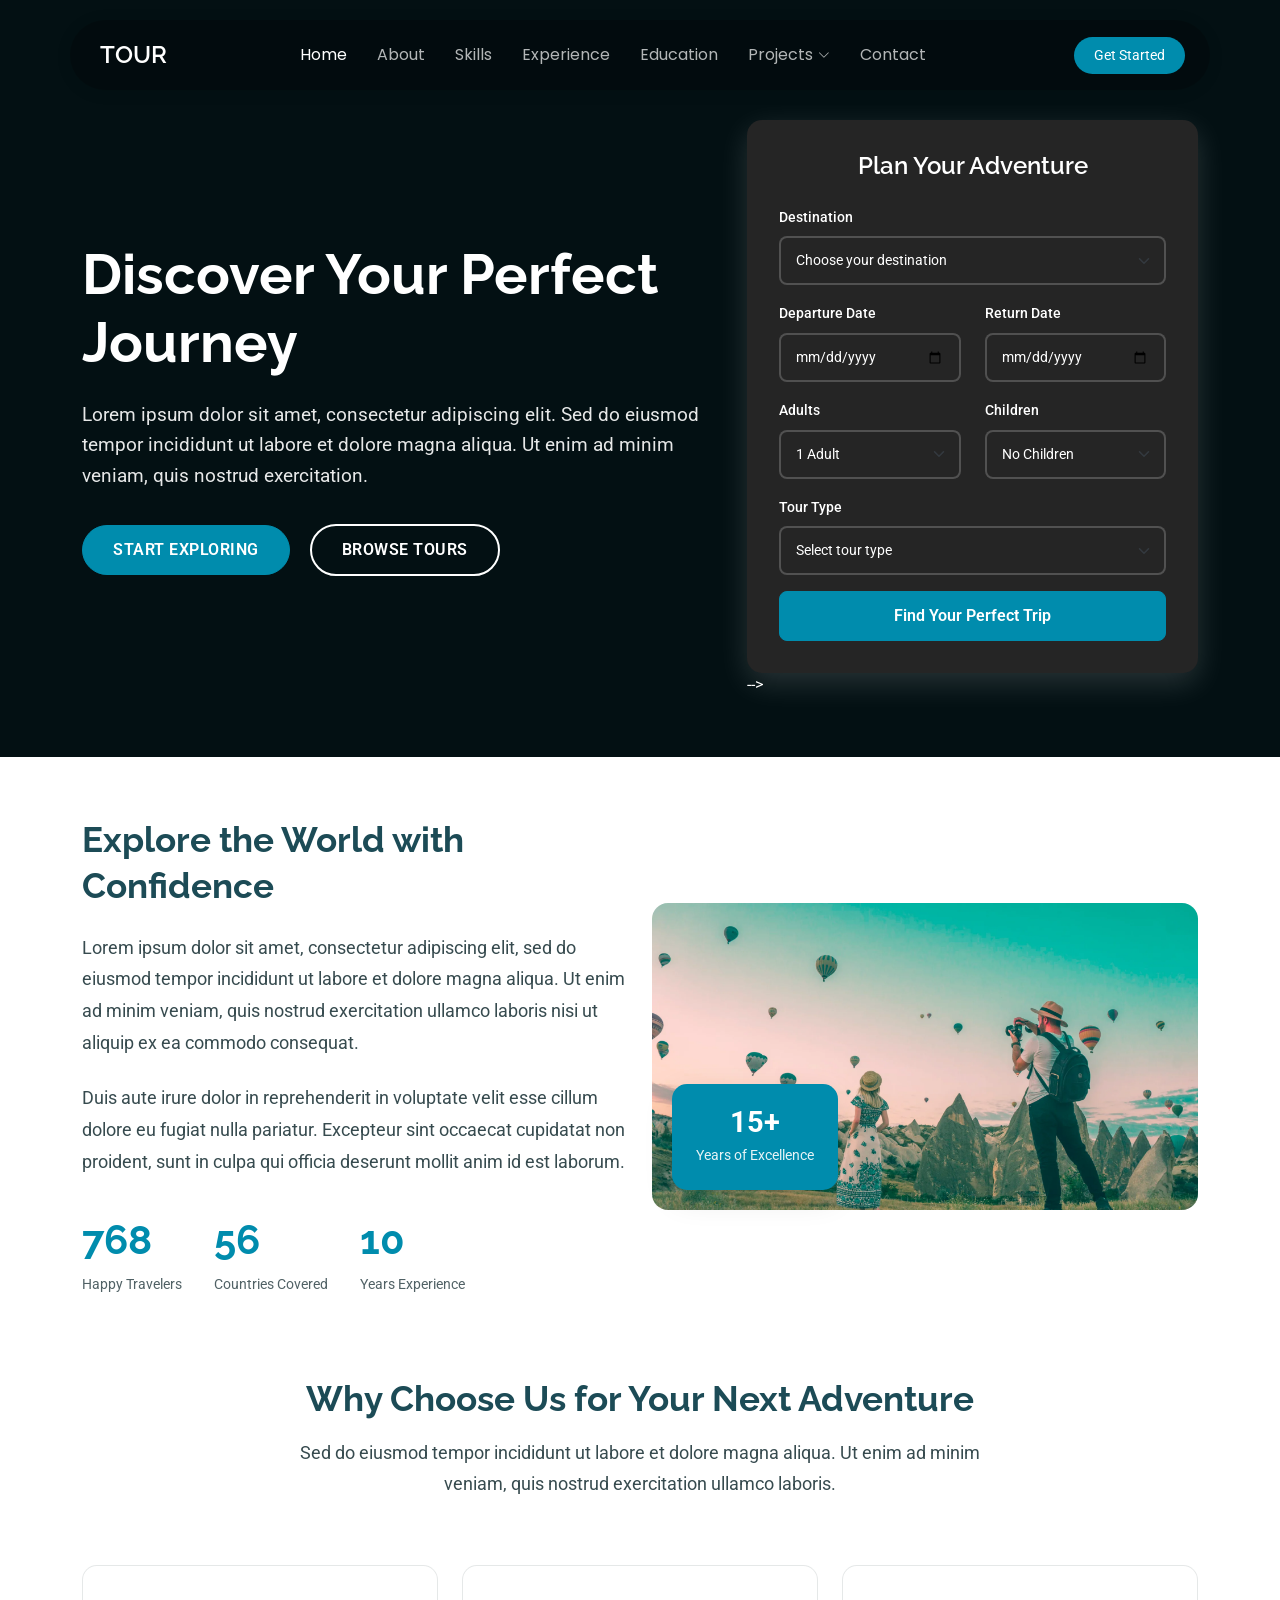
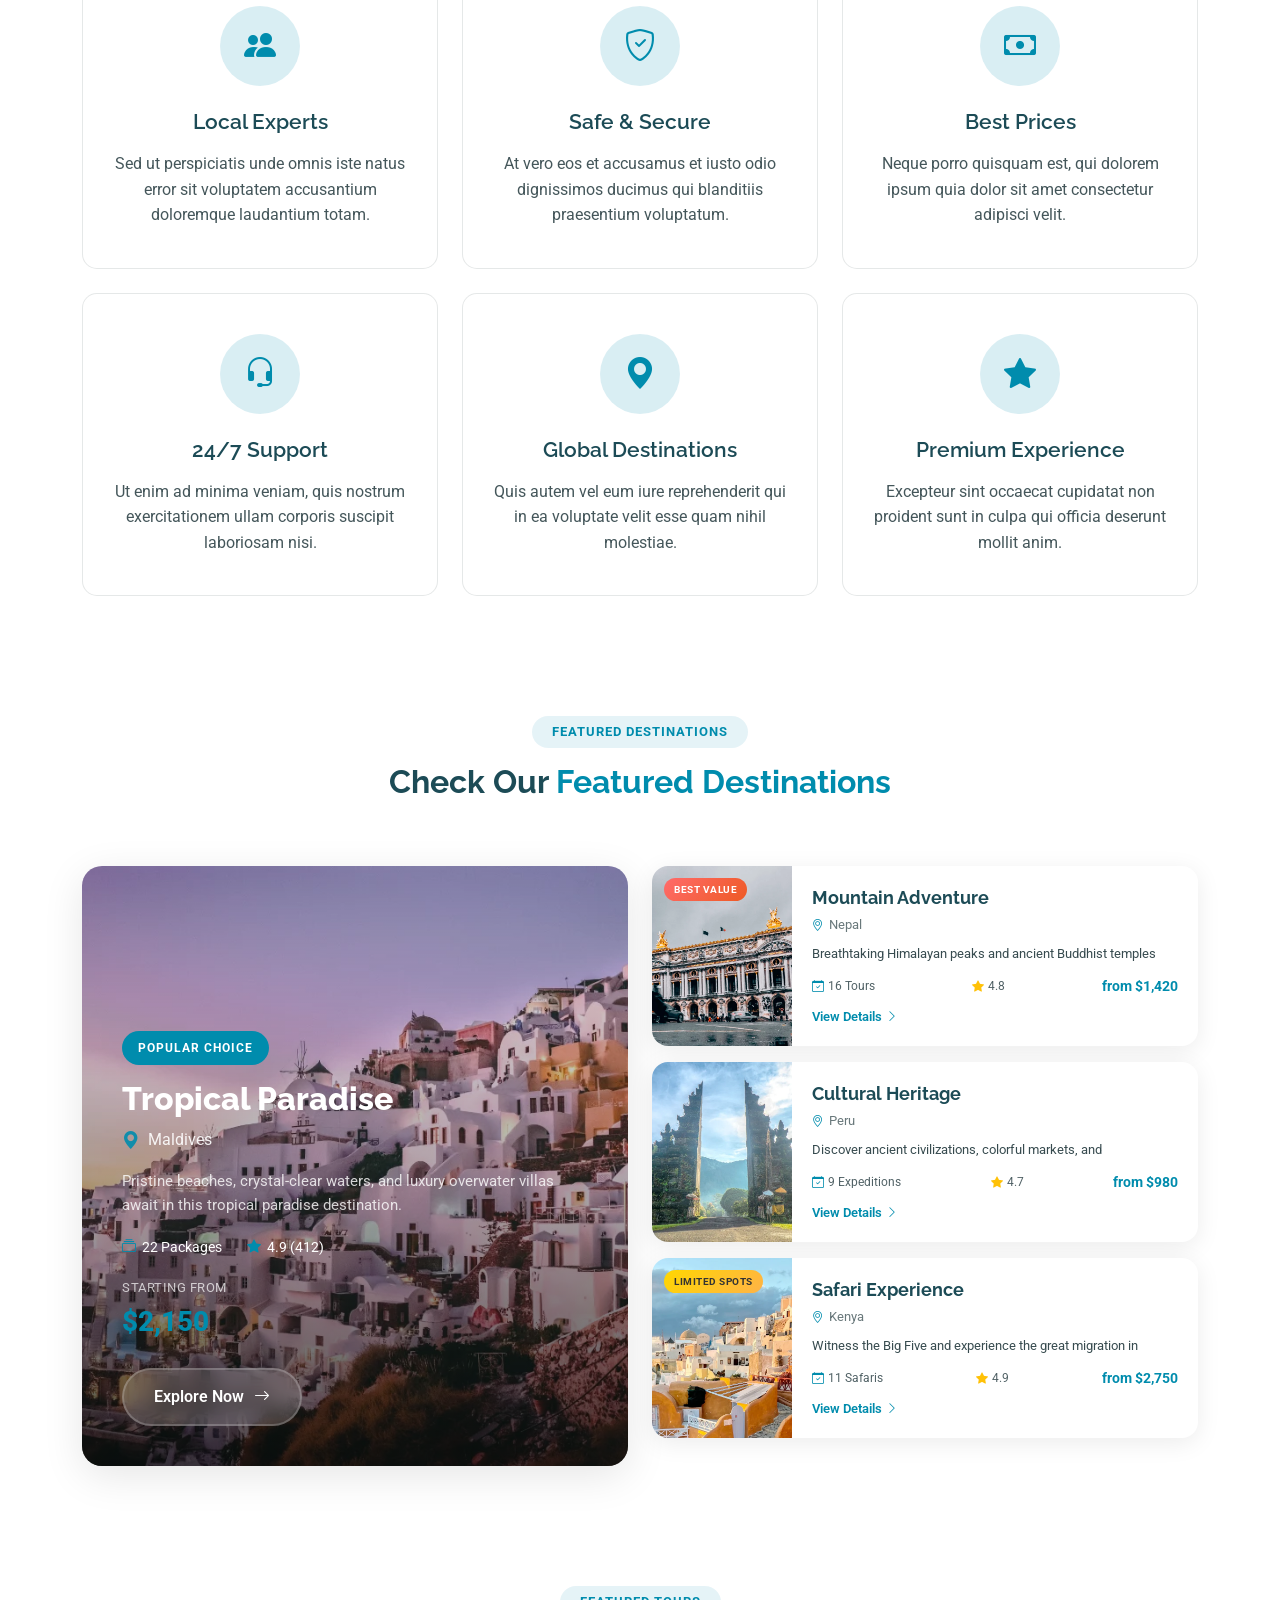
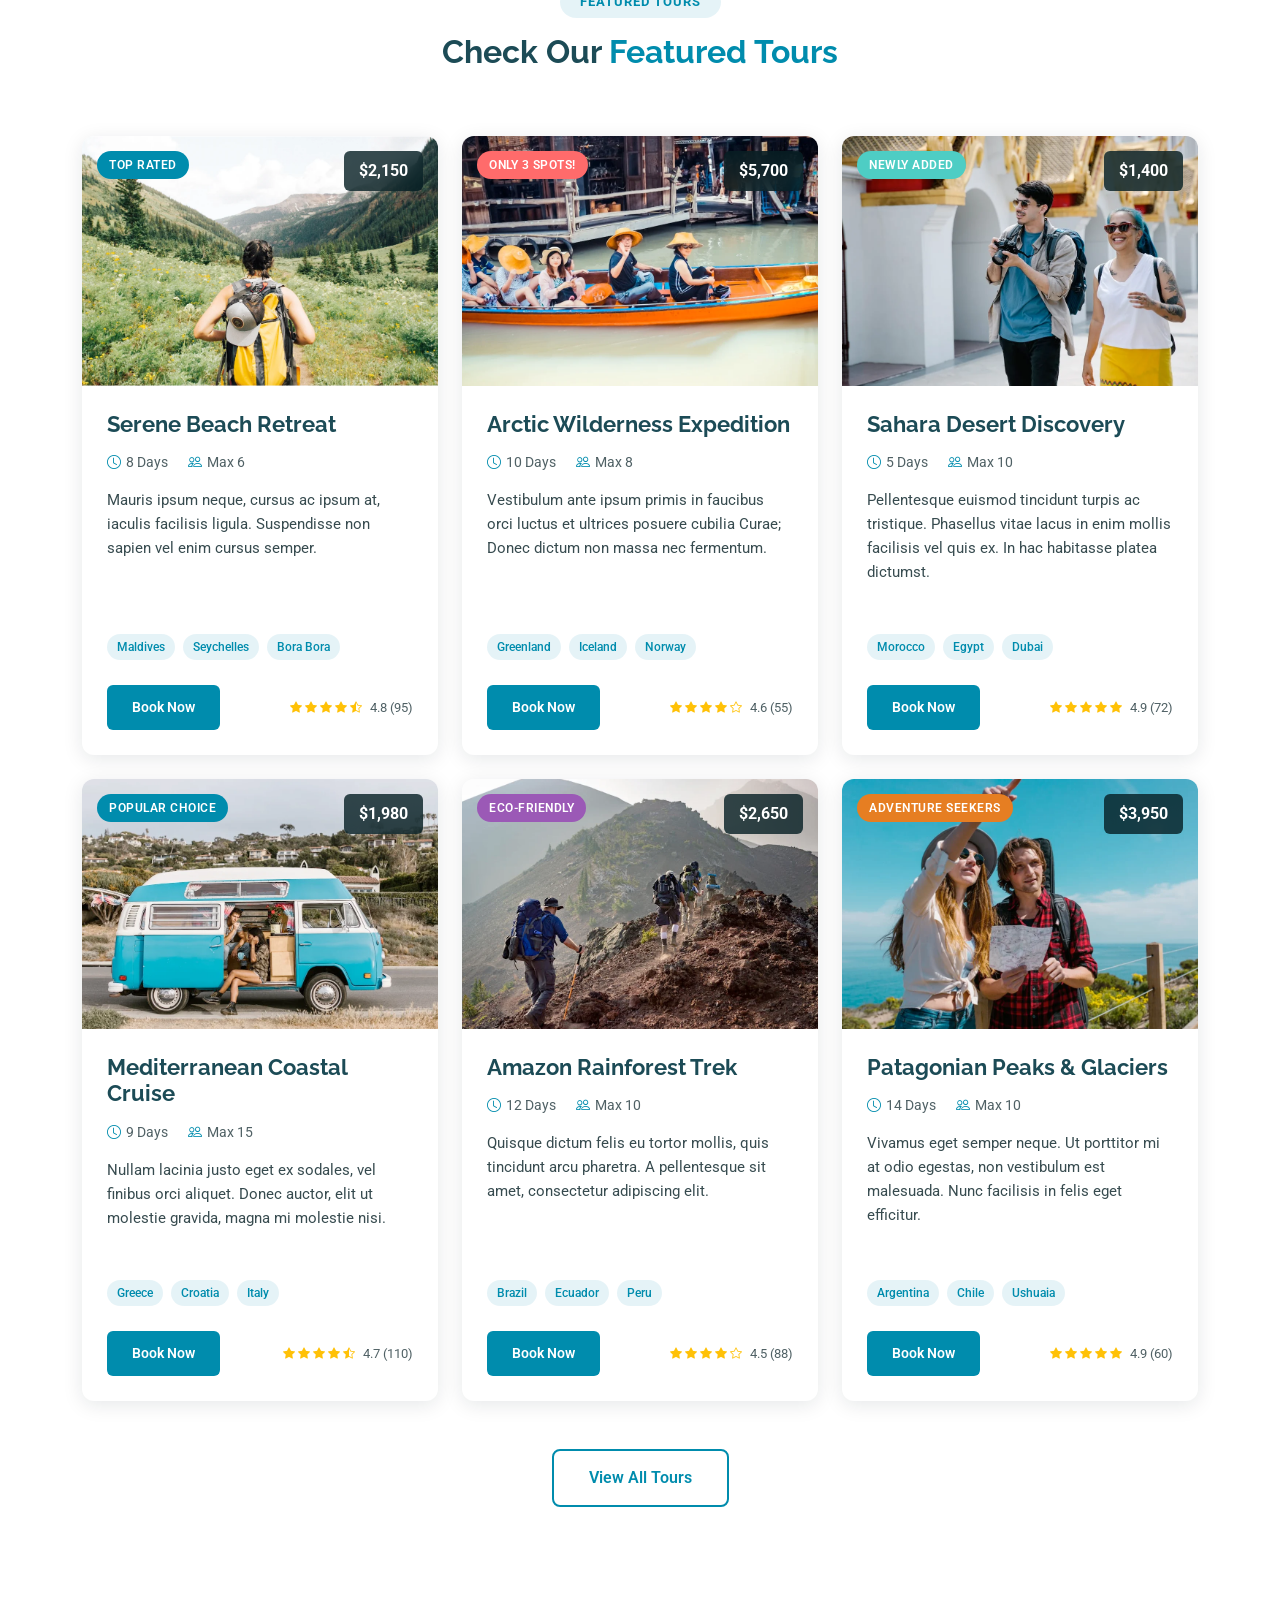
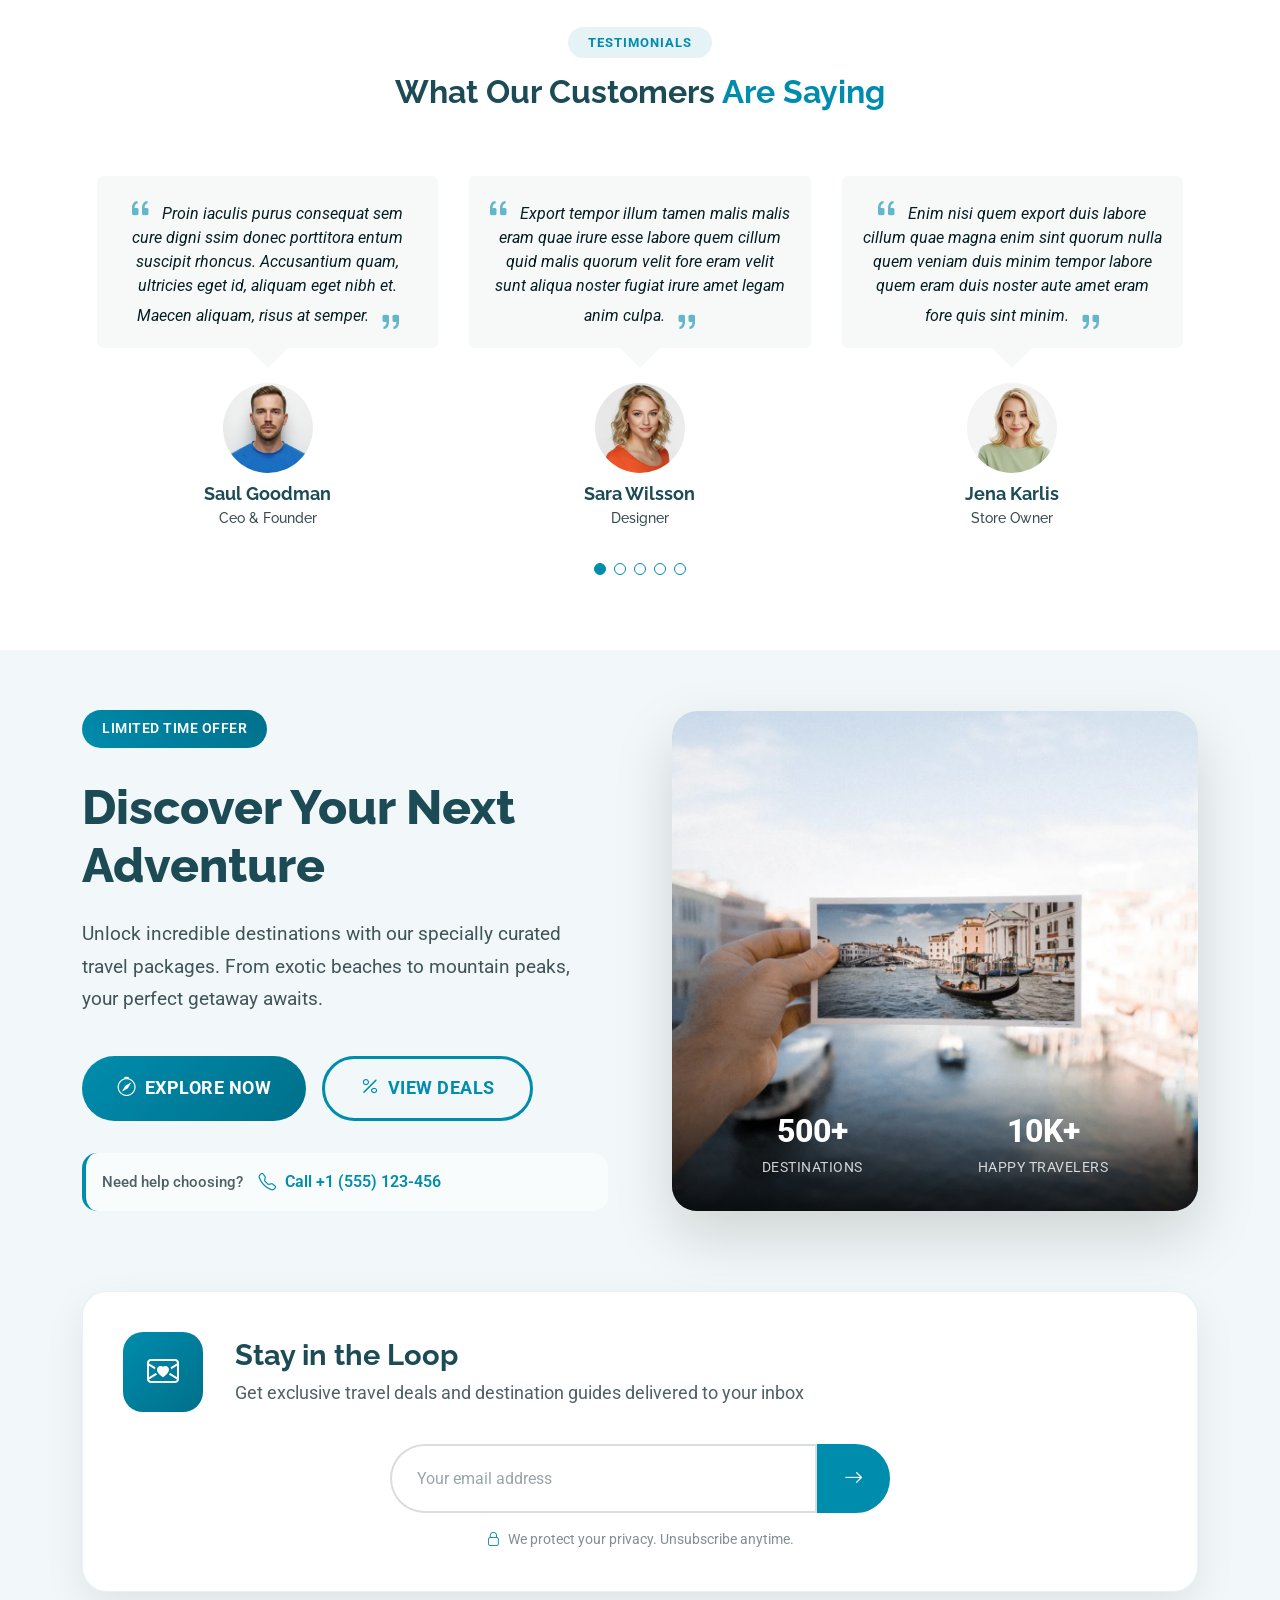
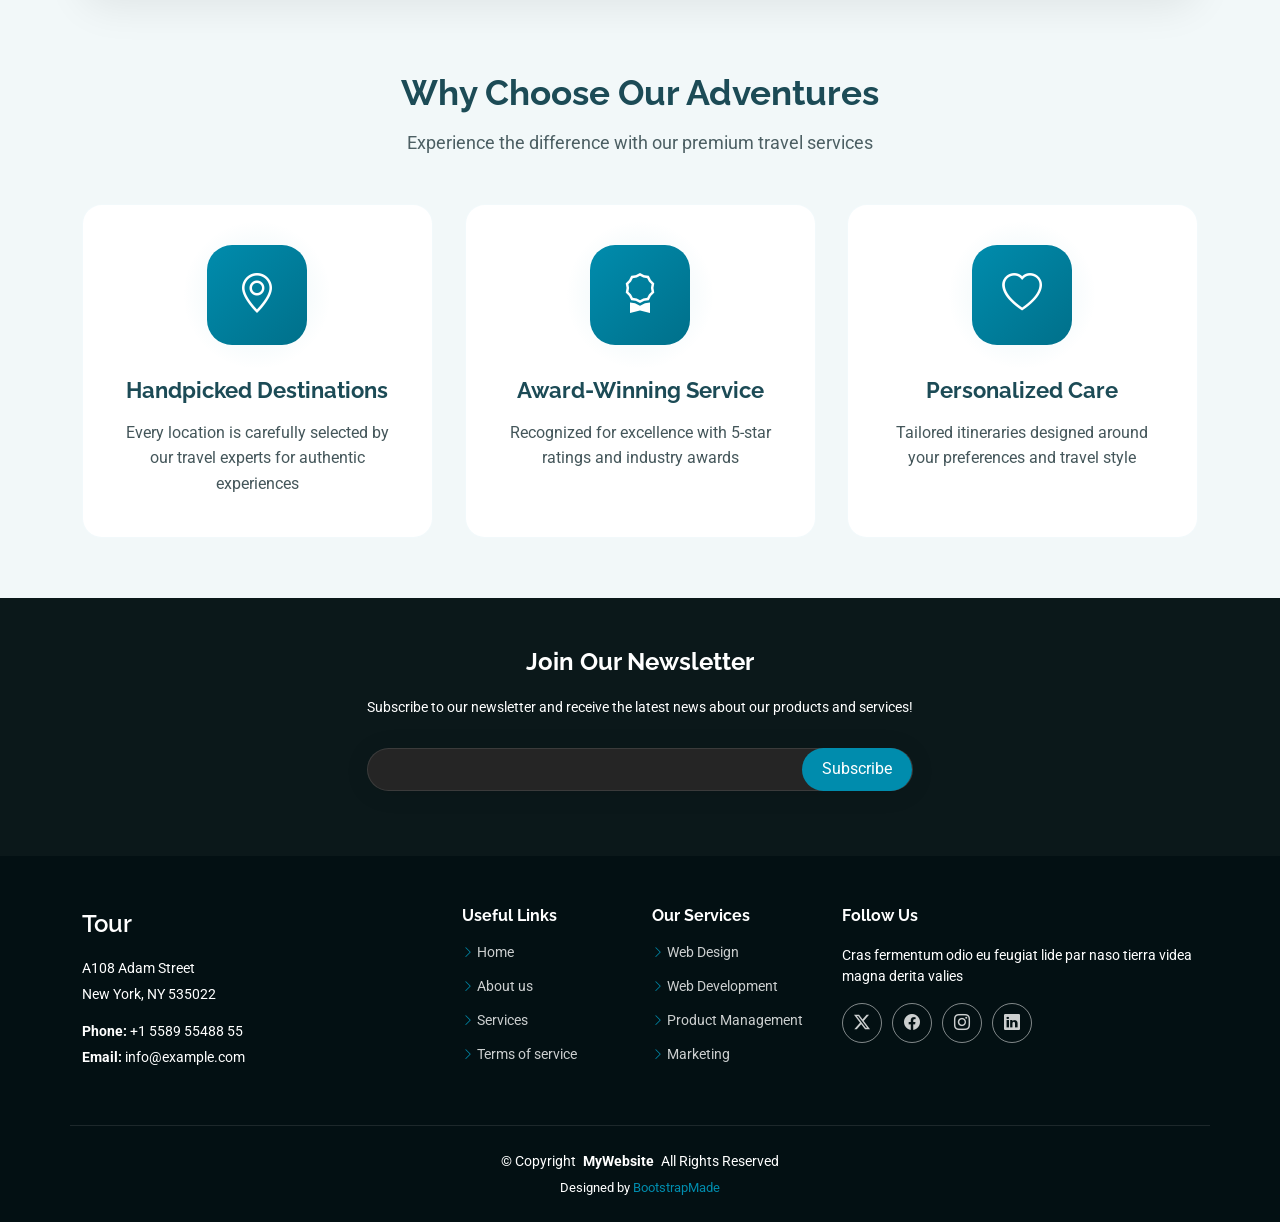
==== Tour/Tour/index.html @ 6fd165d6 "ForFirst" ====
<!DOCTYPE html>
<html lang="en">

<head>
  <meta charset="utf-8">
  <meta content="width=device-width, initial-scale=1.0" name="viewport">
  <title>Index - Tour Bootstrap Template</title>
  <meta name="description" content="">
  <meta name="keywords" content="">

  <!-- Favicons -->
  <link href="assets/img/favicon.png" rel="icon">
  <link href="assets/img/apple-touch-icon.png" rel="apple-touch-icon">

  <!-- Fonts -->
  <link href="https://fonts.googleapis.com" rel="preconnect">
  <link href="https://fonts.gstatic.com" rel="preconnect" crossorigin>
  <link href="https://fonts.googleapis.com/css2?family=Roboto:ital,wght@0,100;0,300;0,400;0,500;0,700;0,900;1,100;1,300;1,400;1,500;1,700;1,900&family=Poppins:ital,wght@0,100;0,200;0,300;0,400;0,500;0,600;0,700;0,800;0,900;1,100;1,200;1,300;1,400;1,500;1,600;1,700;1,800;1,900&family=Raleway:ital,wght@0,100;0,200;0,300;0,400;0,500;0,600;0,700;0,800;0,900;1,100;1,200;1,300;1,400;1,500;1,600;1,700;1,800;1,900&display=swap" rel="stylesheet">

  <!-- Vendor CSS Files -->
  <link href="assets/vendor/bootstrap/css/bootstrap.min.css" rel="stylesheet">
  <link href="assets/vendor/bootstrap-icons/bootstrap-icons.css" rel="stylesheet">
  <link href="assets/vendor/aos/aos.css" rel="stylesheet">
  <link href="assets/vendor/swiper/swiper-bundle.min.css" rel="stylesheet">
  <link href="assets/vendor/glightbox/css/glightbox.min.css" rel="stylesheet">

  <!-- Main CSS File -->
  <link href="assets/css/main.css" rel="stylesheet">

  <!-- =======================================================
  * Template Name: Tour
  * Template URL: https://bootstrapmade.com/tour-bootstrap-travel-website-template/
  * Updated: Jul 01 2025 with Bootstrap v5.3.7
  * Author: BootstrapMade.com
  * License: https://bootstrapmade.com/license/
  ======================================================== -->
</head>

<body class="index-page">

  <header id="header" class="header d-flex align-items-center fixed-top">
    <div class="header-container container-fluid container-xl position-relative d-flex align-items-center justify-content-between">

      <a href="index.html" class="logo d-flex align-items-center me-auto me-xl-0">
        <!-- Uncomment the line below if you also wish to use an image logo -->
        <!-- <img src="assets/img/logo.webp" alt=""> -->
        <h1 class="sitename">Tour</h1>
      </a>

      <nav id="navmenu" class="navmenu">
        <ul>
          <li><a href="index.html" class="active">Home</a></li>
          <li><a href="about.html">About</a></li>
          <li><a href="skills.html">Skills</a></li>
          <li><a href="experience.html">Experience</a></li>
          <li><a href="education.html">Education</a></li>
          <!-- <li><a href="blog.html">Contact</a></li>  -->
          <!-- <li class="dropdown"><a href="#"><span>More Pages</span> <i class="bi bi-chevron-down toggle-dropdown"></i></a>
            <ul>
              <li><a href="destination-details.html">Destination Details</a></li>
              <li><a href="tour-details.html">Tour Details</a></li>
              <li><a href="booking.html">Booking</a></li>
              <li><a href="testimonials">Testimonials</a></li>
              <li><a href="faq.html">Frequently Asked Questions</a></li>
              <li><a href="blog-details.html">Blog Details</a></li>
              <li><a href="terms.html">Terms</a></li>
              <li><a href="privacy.html">Privacy</a></li>
              <li><a href="404.html">404</a></li>
            </ul>
          </li> -->
          <li class="dropdown"><a href="#"><span>Projects</span> <i class="bi bi-chevron-down toggle-dropdown"></i></a>
            <ul>
              <li><a href="#">Dropdown 1</a></li>
              <!-- <li class="dropdown"><a href="#"><span>Deep Dropdown</span> <i class="bi bi-chevron-down toggle-dropdown"></i></a>
                <ul>
                  <li><a href="#">Deep Dropdown 1</a></li>
                  <li><a href="#">Deep Dropdown 2</a></li>
                  <li><a href="#">Deep Dropdown 3</a></li>
                  <li><a href="#">Deep Dropdown 4</a></li>
                  <li><a href="#">Deep Dropdown 5</a></li>
                </ul>
              </li> -->
              <li><a href="#">Dropdown 2</a></li>
              <li><a href="#">Dropdown 3</a></li>
              <li><a href="#">Dropdown 4</a></li>
            </ul>
          </li>
          <li><a href="contact.html">Contact</a></li>
        </ul>
        <i class="mobile-nav-toggle d-xl-none bi bi-list"></i>
      </nav>

      <a class="btn-getstarted" href="destiantios.html">Get Started</a>

    </div>
  </header>

  <main class="main">

    <!-- Travel Hero Section -->
    <section id="travel-hero" class="travel-hero section dark-background">

      <div class="hero-background">
        <video autoplay="" muted="" loop="">
          <source src="assets/img/travel/video-2.mp4" type="video/mp4">
        </video>
        <div class="hero-overlay"></div>
      </div>

      <div class="container position-relative">
        <div class="row align-items-center">
          <div class="col-lg-7">
            <div class="hero-text" data-aos="fade-up" data-aos-delay="100">
              <h1 class="hero-title">Discover Your Perfect Journey</h1>
              <p class="hero-subtitle">Lorem ipsum dolor sit amet, consectetur adipiscing elit. Sed do eiusmod tempor incididunt ut labore et dolore magna aliqua. Ut enim ad minim veniam, quis nostrud exercitation.</p>
              <div class="hero-buttons">
                <a href="#" class="btn btn-primary me-3">Start Exploring</a>
                <a href="#" class="btn btn-outline">Browse Tours</a>
              </div>
            </div>
          </div>

          <div class="col-lg-5">
            <div class="booking-form-wrapper" data-aos="fade-left" data-aos-delay="200">
              <div class="booking-form">
                <h3 class="form-title">Plan Your Adventure</h3>
                <form action="" class="">
                  <div class="form-group mb-3">
                    <label for="destination">Destination</label>
                    <select name="destination" id="destination" class="form-select" required="">
                      <option value="">Choose your destination</option>
                      <option value="europe">Europe</option>
                      <option value="asia">Asia</option>
                      <option value="america">America</option>
                      <option value="africa">Africa</option>
                      <option value="oceania">Oceania</option>
                    </select>
                  </div>

                  <div class="row">
                    <div class="col-md-6">
                      <div class="form-group mb-3">
                        <label for="checkin">Departure Date</label>
                        <input type="date" name="checkin" id="checkin" class="form-control" required="">
                      </div>
                    </div>
                    <div class="col-md-6">
                      <div class="form-group mb-3">
                        <label for="checkout">Return Date</label>
                        <input type="date" name="checkout" id="checkout" class="form-control" required="">
                      </div>
                    </div>
                  </div>

                  <div class="row">
                    <div class="col-md-6">
                      <div class="form-group mb-3">
                        <label for="adults">Adults</label>
                        <select name="adults" id="adults" class="form-select" required="">
                          <option value="1">1 Adult</option>
                          <option value="2">2 Adults</option>
                          <option value="3">3 Adults</option>
                          <option value="4">4+ Adults</option>
                        </select>
                      </div>
                    </div>
                    <div class="col-md-6">
                      <div class="form-group mb-3">
                        <label for="children">Children</label>
                        <select name="children" id="children" class="form-select">
                          <option value="0">No Children</option>
                          <option value="1">1 Child</option>
                          <option value="2">2 Children</option>
                          <option value="3">3+ Children</option>
                        </select>
                      </div>
                    </div>
                  </div>

                  <div class="form-group mb-3">
                    <label for="tour-type">Tour Type</label>
                    <select name="tour_type" id="tour-type" class="form-select" required="">
                      <option value="">Select tour type</option>
                      <option value="adventure">Adventure</option>
                      <option value="cultural">Cultural</option>
                      <option value="relaxation">Relaxation</option>
                      <option value="family">Family</option>
                      <option value="luxury">Luxury</option>
                    </select>
                  </div>

                  <button type="submit" class="btn btn-primary w-100">Find Your Perfect Trip</button>
                </form>
              </div> -->
            </div>
          </div>
        </div>
      </div>

    </section><!-- /Travel Hero Section -->

    <!-- Why Us Section -->
    <section id="why-us" class="why-us section">

      <div class="container" data-aos="fade-up" data-aos-delay="100">

        <!-- About Us Content -->
        <div class="row align-items-center mb-5">
          <div class="col-lg-6" data-aos="fade-right" data-aos-delay="200">
            <div class="content">
              <h3>Explore the World with Confidence</h3>
              <p>Lorem ipsum dolor sit amet, consectetur adipiscing elit, sed do eiusmod tempor incididunt ut labore et dolore magna aliqua. Ut enim ad minim veniam, quis nostrud exercitation ullamco laboris nisi ut aliquip ex ea commodo consequat.</p>
              <p>Duis aute irure dolor in reprehenderit in voluptate velit esse cillum dolore eu fugiat nulla pariatur. Excepteur sint occaecat cupidatat non proident, sunt in culpa qui officia deserunt mollit anim id est laborum.</p>
              <div class="stats-row">
                <div class="stat-item">
                  <span data-purecounter-start="0" data-purecounter-end="1200" data-purecounter-duration="2" class="purecounter">0</span>
                  <div class="stat-label">Happy Travelers</div>
                </div>
                <div class="stat-item">
                  <span data-purecounter-start="0" data-purecounter-end="85" data-purecounter-duration="2" class="purecounter">0</span>
                  <div class="stat-label">Countries Covered</div>
                </div>
                <div class="stat-item">
                  <span data-purecounter-start="0" data-purecounter-end="15" data-purecounter-duration="2" class="purecounter">0</span>
                  <div class="stat-label">Years Experience</div>
                </div>
              </div>
            </div>
          </div>
          <div class="col-lg-6" data-aos="fade-left" data-aos-delay="300">
            <div class="about-image">
              <img src="assets/img/travel/showcase-8.webp" alt="Travel Experience" class="img-fluid rounded-4">
              <div class="experience-badge">
                <div class="experience-number">15+</div>
                <div class="experience-text">Years of Excellence</div>
              </div>
            </div>
          </div>
        </div><!-- End About Us Content -->

        <!-- Why Choose Us -->
        <div class="why-choose-section">
          <div class="row justify-content-center">
            <div class="col-lg-8 text-center mb-5" data-aos="fade-up" data-aos-delay="100">
              <h3>Why Choose Us for Your Next Adventure</h3>
              <p>Sed do eiusmod tempor incididunt ut labore et dolore magna aliqua. Ut enim ad minim veniam, quis nostrud exercitation ullamco laboris.</p>
            </div>
          </div>

          <div class="row g-4">
            <div class="col-lg-4 col-md-6" data-aos="fade-up" data-aos-delay="200">
              <div class="feature-card">
                <div class="feature-icon">
                  <i class="bi bi-people-fill"></i>
                </div>
                <h4>Local Experts</h4>
                <p>Sed ut perspiciatis unde omnis iste natus error sit voluptatem accusantium doloremque laudantium totam.</p>
              </div>
            </div>

            <div class="col-lg-4 col-md-6" data-aos="fade-up" data-aos-delay="250">
              <div class="feature-card">
                <div class="feature-icon">
                  <i class="bi bi-shield-check"></i>
                </div>
                <h4>Safe &amp; Secure</h4>
                <p>At vero eos et accusamus et iusto odio dignissimos ducimus qui blanditiis praesentium voluptatum.</p>
              </div>
            </div>

            <div class="col-lg-4 col-md-6" data-aos="fade-up" data-aos-delay="300">
              <div class="feature-card">
                <div class="feature-icon">
                  <i class="bi bi-cash"></i>
                </div>
                <h4>Best Prices</h4>
                <p>Neque porro quisquam est, qui dolorem ipsum quia dolor sit amet consectetur adipisci velit.</p>
              </div>
            </div>

            <div class="col-lg-4 col-md-6" data-aos="fade-up" data-aos-delay="350">
              <div class="feature-card">
                <div class="feature-icon">
                  <i class="bi bi-headset"></i>
                </div>
                <h4>24/7 Support</h4>
                <p>Ut enim ad minima veniam, quis nostrum exercitationem ullam corporis suscipit laboriosam nisi.</p>
              </div>
            </div>

            <div class="col-lg-4 col-md-6" data-aos="fade-up" data-aos-delay="400">
              <div class="feature-card">
                <div class="feature-icon">
                  <i class="bi bi-geo-alt-fill"></i>
                </div>
                <h4>Global Destinations</h4>
                <p>Quis autem vel eum iure reprehenderit qui in ea voluptate velit esse quam nihil molestiae.</p>
              </div>
            </div>

            <div class="col-lg-4 col-md-6" data-aos="fade-up" data-aos-delay="450">
              <div class="feature-card">
                <div class="feature-icon">
                  <i class="bi bi-star-fill"></i>
                </div>
                <h4>Premium Experience</h4>
                <p>Excepteur sint occaecat cupidatat non proident sunt in culpa qui officia deserunt mollit anim.</p>
              </div>
            </div>
          </div><!-- End Features Grid -->
        </div><!-- End Why Choose Us -->

      </div>

    </section><!-- /Why Us Section -->

    <!-- Featured Destinations Section -->
    <section id="featured-destinations" class="featured-destinations section">

      <!-- Section Title -->
      <div class="container section-title" data-aos="fade-up">
        <h2>Featured Destinations</h2>
        <div><span>Check Our</span> <span class="description-title">Featured Destinations</span></div>
      </div><!-- End Section Title -->

      <div class="container" data-aos="fade-up" data-aos-delay="100">

        <div class="row">

          <div class="col-lg-6" data-aos="zoom-in" data-aos-delay="200">
            <div class="featured-destination">
              <div class="destination-overlay">
                <img src="assets/img/travel/destination-3.webp" alt="Tropical Paradise" class="img-fluid">
                <div class="destination-info">
                  <span class="destination-tag">Popular Choice</span>
                  <h3>Tropical Paradise</h3>
                  <p class="location"><i class="bi bi-geo-alt-fill"></i> Maldives</p>
                  <p class="description">Pristine beaches, crystal-clear waters, and luxury overwater villas await in this tropical paradise destination.</p>
                  <div class="destination-meta">
                    <div class="tours-count">
                      <i class="bi bi-collection"></i>
                      <span>22 Packages</span>
                    </div>
                    <div class="rating">
                      <i class="bi bi-star-fill"></i>
                      <span>4.9 (412)</span>
                    </div>
                  </div>
                  <div class="price-info">
                    <span class="starting-from">Starting from</span>
                    <span class="amount">$2,150</span>
                  </div>
                  <a href="destination-details.html" class="explore-btn">
                    <span>Explore Now</span>
                    <i class="bi bi-arrow-right"></i>
                  </a>
                </div>
              </div>
            </div>
          </div>

          <div class="col-lg-6">
            <div class="row g-3">

              <div class="col-12" data-aos="fade-left" data-aos-delay="300">
                <div class="compact-destination">
                  <div class="destination-image">
                    <img src="assets/img/travel/destination-7.webp" alt="Mountain Adventure" class="img-fluid">
                    <div class="badge-offer">Best Value</div>
                  </div>
                  <div class="destination-details">
                    <h4>Mountain Adventure</h4>
                    <p class="location"><i class="bi bi-geo-alt"></i> Nepal</p>
                    <p class="brief">Breathtaking Himalayan peaks and ancient Buddhist temples create an unforgettable spiritual journey.</p>
                    <div class="stats-row">
                      <span class="tour-count"><i class="bi bi-calendar-check"></i> 16 Tours</span>
                      <span class="rating"><i class="bi bi-star-fill"></i> 4.8</span>
                      <span class="price">from $1,420</span>
                    </div>
                    <a href="destination-details.html" class="quick-link">View Details <i class="bi bi-chevron-right"></i></a>
                  </div>
                </div>
              </div>

              <div class="col-12" data-aos="fade-left" data-aos-delay="400">
                <div class="compact-destination">
                  <div class="destination-image">
                    <img src="assets/img/travel/destination-11.webp" alt="Cultural Heritage" class="img-fluid">
                  </div>
                  <div class="destination-details">
                    <h4>Cultural Heritage</h4>
                    <p class="location"><i class="bi bi-geo-alt"></i> Peru</p>
                    <p class="brief">Discover ancient civilizations, colorful markets, and archaeological wonders in the heart of South America.</p>
                    <div class="stats-row">
                      <span class="tour-count"><i class="bi bi-calendar-check"></i> 9 Expeditions</span>
                      <span class="rating"><i class="bi bi-star-fill"></i> 4.7</span>
                      <span class="price">from $980</span>
                    </div>
                    <a href="destination-details.html" class="quick-link">View Details <i class="bi bi-chevron-right"></i></a>
                  </div>
                </div>
              </div>

              <div class="col-12" data-aos="fade-left" data-aos-delay="500">
                <div class="compact-destination">
                  <div class="destination-image">
                    <img src="assets/img/travel/destination-16.webp" alt="Safari Experience" class="img-fluid">
                    <div class="badge-offer limited">Limited Spots</div>
                  </div>
                  <div class="destination-details">
                    <h4>Safari Experience</h4>
                    <p class="location"><i class="bi bi-geo-alt"></i> Kenya</p>
                    <p class="brief">Witness the Big Five and experience the great migration in Africa's most spectacular wildlife reserves.</p>
                    <div class="stats-row">
                      <span class="tour-count"><i class="bi bi-calendar-check"></i> 11 Safaris</span>
                      <span class="rating"><i class="bi bi-star-fill"></i> 4.9</span>
                      <span class="price">from $2,750</span>
                    </div>
                    <a href="destination-details.html" class="quick-link">View Details <i class="bi bi-chevron-right"></i></a>
                  </div>
                </div>
              </div>

            </div>
          </div>

        </div>

      </div>

    </section><!-- /Featured Destinations Section -->

    <!-- Featured Tours Section -->
    <section id="featured-tours" class="featured-tours section">

      <!-- Section Title -->
      <div class="container section-title" data-aos="fade-up">
        <h2>Featured Tours</h2>
        <div><span>Check Our</span> <span class="description-title">Featured Tours</span></div>
      </div><!-- End Section Title -->

      <div class="container" data-aos="fade-up" data-aos-delay="100">

        <div class="row gy-4">
          <div class="col-lg-4 col-md-6" data-aos="fade-up" data-aos-delay="200">
            <div class="tour-card">
              <div class="tour-image">
                <img src="assets/img/travel/tour-1.webp" alt="Serene Beach Retreat" class="img-fluid" loading="lazy">
                <div class="tour-badge">Top Rated</div>
                <div class="tour-price">$2,150</div>
              </div>
              <div class="tour-content">
                <h4>Serene Beach Retreat</h4>
                <div class="tour-meta">
                  <span class="duration"><i class="bi bi-clock"></i> 8 Days</span>
                  <span class="group-size"><i class="bi bi-people"></i> Max 6</span>
                </div>
                <p>Mauris ipsum neque, cursus ac ipsum at, iaculis facilisis ligula. Suspendisse non sapien vel enim cursus semper.</p>
                <div class="tour-highlights">
                  <span>Maldives</span>
                  <span>Seychelles</span>
                  <span>Bora Bora</span>
                </div>
                <div class="tour-action">
                  <a href="booking.html" class="btn-book">Book Now</a>
                  <div class="tour-rating">
                    <i class="bi bi-star-fill"></i>
                    <i class="bi bi-star-fill"></i>
                    <i class="bi bi-star-fill"></i>
                    <i class="bi bi-star-fill"></i>
                    <i class="bi bi-star-half"></i>
                    <span>4.8 (95)</span>
                  </div>
                </div>
              </div>
            </div>
          </div><!-- End Tour Item -->

          <div class="col-lg-4 col-md-6" data-aos="fade-up" data-aos-delay="300">
            <div class="tour-card">
              <div class="tour-image">
                <img src="assets/img/travel/tour-2.webp" alt="Arctic Expedition" class="img-fluid" loading="lazy">
                <div class="tour-badge limited">Only 3 Spots!</div>
                <div class="tour-price">$5,700</div>
              </div>
              <div class="tour-content">
                <h4>Arctic Wilderness Expedition</h4>
                <div class="tour-meta">
                  <span class="duration"><i class="bi bi-clock"></i> 10 Days</span>
                  <span class="group-size"><i class="bi bi-people"></i> Max 8</span>
                </div>
                <p>Vestibulum ante ipsum primis in faucibus orci luctus et ultrices posuere cubilia Curae; Donec dictum non massa nec fermentum.</p>
                <div class="tour-highlights">
                  <span>Greenland</span>
                  <span>Iceland</span>
                  <span>Norway</span>
                </div>
                <div class="tour-action">
                  <a href="booking.html" class="btn-book">Book Now</a>
                  <div class="tour-rating">
                    <i class="bi bi-star-fill"></i>
                    <i class="bi bi-star-fill"></i>
                    <i class="bi bi-star-fill"></i>
                    <i class="bi bi-star-fill"></i>
                    <i class="bi bi-star"></i>
                    <span>4.6 (55)</span>
                  </div>
                </div>
              </div>
            </div>
          </div><!-- End Tour Item -->

          <div class="col-lg-4 col-md-6" data-aos="fade-up" data-aos-delay="400">
            <div class="tour-card">
              <div class="tour-image">
                <img src="assets/img/travel/tour-4.webp" alt="Desert Safari" class="img-fluid" loading="lazy">
                <div class="tour-badge new">Newly Added</div>
                <div class="tour-price">$1,400</div>
              </div>
              <div class="tour-content">
                <h4>Sahara Desert Discovery</h4>
                <div class="tour-meta">
                  <span class="duration"><i class="bi bi-clock"></i> 5 Days</span>
                  <span class="group-size"><i class="bi bi-people"></i> Max 10</span>
                </div>
                <p>Pellentesque euismod tincidunt turpis ac tristique. Phasellus vitae lacus in enim mollis facilisis vel quis ex. In hac habitasse platea dictumst.</p>
                <div class="tour-highlights">
                  <span>Morocco</span>
                  <span>Egypt</span>
                  <span>Dubai</span>
                </div>
                <div class="tour-action">
                  <a href="booking.html" class="btn-book">Book Now</a>
                  <div class="tour-rating">
                    <i class="bi bi-star-fill"></i>
                    <i class="bi bi-star-fill"></i>
                    <i class="bi bi-star-fill"></i>
                    <i class="bi bi-star-fill"></i>
                    <i class="bi bi-star-fill"></i>
                    <span>4.9 (72)</span>
                  </div>
                </div>
              </div>
            </div>
          </div><!-- End Tour Item -->

          <div class="col-lg-4 col-md-6" data-aos="fade-up" data-aos-delay="200">
            <div class="tour-card">
              <div class="tour-image">
                <img src="assets/img/travel/tour-5.webp" alt="Coastal Explorer" class="img-fluid" loading="lazy">
                <div class="tour-badge">Popular Choice</div>
                <div class="tour-price">$1,980</div>
              </div>
              <div class="tour-content">
                <h4>Mediterranean Coastal Cruise</h4>
                <div class="tour-meta">
                  <span class="duration"><i class="bi bi-clock"></i> 9 Days</span>
                  <span class="group-size"><i class="bi bi-people"></i> Max 15</span>
                </div>
                <p>Nullam lacinia justo eget ex sodales, vel finibus orci aliquet. Donec auctor, elit ut molestie gravida, magna mi molestie nisi.</p>
                <div class="tour-highlights">
                  <span>Greece</span>
                  <span>Croatia</span>
                  <span>Italy</span>
                </div>
                <div class="tour-action">
                  <a href="booking.html" class="btn-book">Book Now</a>
                  <div class="tour-rating">
                    <i class="bi bi-star-fill"></i>
                    <i class="bi bi-star-fill"></i>
                    <i class="bi bi-star-fill"></i>
                    <i class="bi bi-star-fill"></i>
                    <i class="bi bi-star-half"></i>
                    <span>4.7 (110)</span>
                  </div>
                </div>
              </div>
            </div>
          </div><!-- End Tour Item -->

          <div class="col-lg-4 col-md-6" data-aos="fade-up" data-aos-delay="300">
            <div class="tour-card">
              <div class="tour-image">
                <img src="assets/img/travel/tour-6.webp" alt="Rainforest Trek" class="img-fluid" loading="lazy">
                <div class="tour-badge cultural">Eco-Friendly</div>
                <div class="tour-price">$2,650</div>
              </div>
              <div class="tour-content">
                <h4>Amazon Rainforest Trek</h4>
                <div class="tour-meta">
                  <span class="duration"><i class="bi bi-clock"></i> 12 Days</span>
                  <span class="group-size"><i class="bi bi-people"></i> Max 10</span>
                </div>
                <p>Quisque dictum felis eu tortor mollis, quis tincidunt arcu pharetra. A pellentesque sit amet, consectetur adipiscing elit.</p>
                <div class="tour-highlights">
                  <span>Brazil</span>
                  <span>Ecuador</span>
                  <span>Peru</span>
                </div>
                <div class="tour-action">
                  <a href="booking.html" class="btn-book">Book Now</a>
                  <div class="tour-rating">
                    <i class="bi bi-star-fill"></i>
                    <i class="bi bi-star-fill"></i>
                    <i class="bi bi-star-fill"></i>
                    <i class="bi bi-star-fill"></i>
                    <i class="bi bi-star"></i>
                    <span>4.5 (88)</span>
                  </div>
                </div>
              </div>
            </div>
          </div><!-- End Tour Item -->

          <div class="col-lg-4 col-md-6" data-aos="fade-up" data-aos-delay="400">
            <div class="tour-card">
              <div class="tour-image">
                <img src="assets/img/travel/tour-8.webp" alt="Patagonian Peaks" class="img-fluid" loading="lazy">
                <div class="tour-badge adventure">Adventure Seekers</div>
                <div class="tour-price">$3,950</div>
              </div>
              <div class="tour-content">
                <h4>Patagonian Peaks &amp; Glaciers</h4>
                <div class="tour-meta">
                  <span class="duration"><i class="bi bi-clock"></i> 14 Days</span>
                  <span class="group-size"><i class="bi bi-people"></i> Max 10</span>
                </div>
                <p>Vivamus eget semper neque. Ut porttitor mi at odio egestas, non vestibulum est malesuada. Nunc facilisis in felis eget efficitur.</p>
                <div class="tour-highlights">
                  <span>Argentina</span>
                  <span>Chile</span>
                  <span>Ushuaia</span>
                </div>
                <div class="tour-action">
                  <a href="booking.html" class="btn-book">Book Now</a>
                  <div class="tour-rating">
                    <i class="bi bi-star-fill"></i>
                    <i class="bi bi-star-fill"></i>
                    <i class="bi bi-star-fill"></i>
                    <i class="bi bi-star-fill"></i>
                    <i class="bi bi-star-fill"></i>
                    <span>4.9 (60)</span>
                  </div>
                </div>
              </div>
            </div>
          </div><!-- End Tour Item -->

        </div>

        <div class="text-center mt-5" data-aos="fade-up" data-aos-delay="500">
          <a href="tours.html" class="btn-view-all">View All Tours</a>
        </div>

      </div>

    </section><!-- /Featured Tours Section -->

    <!-- Testimonials Home Section -->
    <section id="testimonials-home" class="testimonials-home section">

      <!-- Section Title -->
      <div class="container section-title" data-aos="fade-up">
        <h2>Testimonials</h2>
        <div><span>What Our Customers</span> <span class="description-title">Are Saying</span></div>
      </div><!-- End Section Title -->

      <div class="container" data-aos="fade-up" data-aos-delay="100">

        <div class="swiper init-swiper">
          <script type="application/json" class="swiper-config">
            {
              "loop": true,
              "speed": 600,
              "autoplay": {
                "delay": 5000
              },
              "slidesPerView": "auto",
              "pagination": {
                "el": ".swiper-pagination",
                "type": "bullets",
                "clickable": true
              },
              "breakpoints": {
                "320": {
                  "slidesPerView": 1,
                  "spaceBetween": 40
                },
                "1200": {
                  "slidesPerView": 3,
                  "spaceBetween": 1
                }
              }
            }
          </script>
          <div class="swiper-wrapper">

            <div class="swiper-slide">
              <div class="testimonial-item">
                <p>
                  <i class="bi bi-quote quote-icon-left"></i>
                  <span>Proin iaculis purus consequat sem cure digni ssim donec porttitora entum suscipit rhoncus. Accusantium quam, ultricies eget id, aliquam eget nibh et. Maecen aliquam, risus at semper.</span>
                  <i class="bi bi-quote quote-icon-right"></i>
                </p>
                <img src="assets/img/person/person-m-9.webp" class="testimonial-img" alt="">
                <h3>Saul Goodman</h3>
                <h4>Ceo &amp; Founder</h4>
              </div>
            </div><!-- End testimonial item -->

            <div class="swiper-slide">
              <div class="testimonial-item">
                <p>
                  <i class="bi bi-quote quote-icon-left"></i>
                  <span>Export tempor illum tamen malis malis eram quae irure esse labore quem cillum quid malis quorum velit fore eram velit sunt aliqua noster fugiat irure amet legam anim culpa.</span>
                  <i class="bi bi-quote quote-icon-right"></i>
                </p>
                <img src="assets/img/person/person-f-5.webp" class="testimonial-img" alt="">
                <h3>Sara Wilsson</h3>
                <h4>Designer</h4>
              </div>
            </div><!-- End testimonial item -->

            <div class="swiper-slide">
              <div class="testimonial-item">
                <p>
                  <i class="bi bi-quote quote-icon-left"></i>
                  <span>Enim nisi quem export duis labore cillum quae magna enim sint quorum nulla quem veniam duis minim tempor labore quem eram duis noster aute amet eram fore quis sint minim.</span>
                  <i class="bi bi-quote quote-icon-right"></i>
                </p>
                <img src="assets/img/person/person-f-12.webp" class="testimonial-img" alt="">
                <h3>Jena Karlis</h3>
                <h4>Store Owner</h4>
              </div>
            </div><!-- End testimonial item -->

            <div class="swiper-slide">
              <div class="testimonial-item">
                <p>
                  <i class="bi bi-quote quote-icon-left"></i>
                  <span>Fugiat enim eram quae cillum dolore dolor amet nulla culpa multos export minim fugiat dolor enim duis veniam ipsum anim magna sunt elit fore quem dolore labore illum veniam.</span>
                  <i class="bi bi-quote quote-icon-right"></i>
                </p>
                <img src="assets/img/person/person-m-12.webp" class="testimonial-img" alt="">
                <h3>Matt Brandon</h3>
                <h4>Freelancer</h4>
              </div>
            </div><!-- End testimonial item -->

            <div class="swiper-slide">
              <div class="testimonial-item">
                <p>
                  <i class="bi bi-quote quote-icon-left"></i>
                  <span>Quis quorum aliqua sint quem legam fore sunt eram irure aliqua veniam tempor noster veniam sunt culpa nulla illum cillum fugiat legam esse veniam culpa fore nisi cillum quid.</span>
                  <i class="bi bi-quote quote-icon-right"></i>
                </p>
                <img src="assets/img/person/person-m-13.webp" class="testimonial-img" alt="">
                <h3>John Larson</h3>
                <h4>Entrepreneur</h4>
              </div>
            </div><!-- End testimonial item -->

          </div>
          <div class="swiper-pagination"></div>
        </div>

      </div>

    </section><!-- /Testimonials Home Section -->

    <!-- Call To Action Section -->
    <section id="call-to-action" class="call-to-action section light-background">

      <div class="container" data-aos="fade-up" data-aos-delay="100">

        <div class="hero-content" data-aos="zoom-in" data-aos-delay="200">
          <div class="content-wrapper">
            <div class="badge-wrapper">
              <span class="promo-badge">Limited Time Offer</span>
            </div>
            <h2>Discover Your Next Adventure</h2>
            <p>Unlock incredible destinations with our specially curated travel packages. From exotic beaches to mountain peaks, your perfect getaway awaits.</p>

            <div class="action-section">
              <div class="main-actions">
                <a href="destinations.html" class="btn btn-explore">
                  <i class="bi bi-compass"></i>
                  Explore Now
                </a>
                <a href="deals.html" class="btn btn-deals">
                  <i class="bi bi-percent"></i>
                  View Deals
                </a>
              </div>

              <div class="quick-contact">
                <span class="contact-label">Need help choosing?</span>
                <a href="tel:+1555123456" class="contact-link">
                  <i class="bi bi-telephone"></i>
                  Call +1 (555) 123-456
                </a>
              </div>
            </div>
          </div>

          <div class="visual-element">
            <img src="assets/img/travel/showcase-3.webp" alt="Travel Adventure" class="hero-image" loading="lazy">
            <div class="image-overlay">
              <div class="stat-item">
                <span class="stat-number">500+</span>
                <span class="stat-label">Destinations</span>
              </div>
              <div class="stat-item">
                <span class="stat-number">10K+</span>
                <span class="stat-label">Happy Travelers</span>
              </div>
            </div>
          </div>
        </div>

        <div class="newsletter-section" data-aos="fade-up" data-aos-delay="300">
          <div class="newsletter-card">
            <div class="newsletter-content">
              <div class="newsletter-icon">
                <i class="bi bi-envelope-heart"></i>
              </div>
              <div class="newsletter-text">
                <h3>Stay in the Loop</h3>
                <p>Get exclusive travel deals and destination guides delivered to your inbox</p>
              </div>
            </div>

            <form class="php-email-form newsletter-form" action="forms/newsletter.php" method="post">
              <div class="form-wrapper">
                <input type="email" name="email" class="email-input" placeholder="Your email address" required="">
                <button type="submit" class="subscribe-btn">
                  <i class="bi bi-arrow-right"></i>
                </button>
              </div>

              <div class="loading">Loading</div>
              <div class="error-message"></div>
              <div class="sent-message">Welcome aboard! Check your email for exclusive offers.</div>

              <div class="trust-indicators">
                <i class="bi bi-lock"></i>
                <span>We protect your privacy. Unsubscribe anytime.</span>
              </div>
            </form>
          </div>
        </div>

        <div class="benefits-showcase" data-aos="fade-up" data-aos-delay="400">
          <div class="benefits-header">
            <h3>Why Choose Our Adventures</h3>
            <p>Experience the difference with our premium travel services</p>
          </div>

          <div class="benefits-grid">
            <div class="benefit-card" data-aos="flip-left" data-aos-delay="450">
              <div class="benefit-visual">
                <div class="benefit-icon-wrap">
                  <i class="bi bi-geo-alt"></i>
                </div>
                <div class="benefit-pattern"></div>
              </div>
              <div class="benefit-content">
                <h4>Handpicked Destinations</h4>
                <p>Every location is carefully selected by our travel experts for authentic experiences</p>
              </div>
            </div>

            <div class="benefit-card" data-aos="flip-left" data-aos-delay="500">
              <div class="benefit-visual">
                <div class="benefit-icon-wrap">
                  <i class="bi bi-award"></i>
                </div>
                <div class="benefit-pattern"></div>
              </div>
              <div class="benefit-content">
                <h4>Award-Winning Service</h4>
                <p>Recognized for excellence with 5-star ratings and industry awards</p>
              </div>
            </div>

            <div class="benefit-card" data-aos="flip-left" data-aos-delay="550">
              <div class="benefit-visual">
                <div class="benefit-icon-wrap">
                  <i class="bi bi-heart"></i>
                </div>
                <div class="benefit-pattern"></div>
              </div>
              <div class="benefit-content">
                <h4>Personalized Care</h4>
                <p>Tailored itineraries designed around your preferences and travel style</p>
              </div>
            </div>
          </div>
        </div>

      </div>

    </section><!-- /Call To Action Section -->

  </main>

  <footer id="footer" class="footer position-relative dark-background">

    <div class="footer-newsletter">
      <div class="container">
        <div class="row justify-content-center text-center">
          <div class="col-lg-6">
            <h4>Join Our Newsletter</h4>
            <p>Subscribe to our newsletter and receive the latest news about our products and services!</p>
            <form action="forms/newsletter.php" method="post" class="php-email-form">
              <div class="newsletter-form"><input type="email" name="email"><input type="submit" value="Subscribe"></div>
              <div class="loading">Loading</div>
              <div class="error-message"></div>
              <div class="sent-message">Your subscription request has been sent. Thank you!</div>
            </form>
          </div>
        </div>
      </div>
    </div>

    <div class="container footer-top">
      <div class="row gy-4">
        <div class="col-lg-4 col-md-6 footer-about">
          <a href="index.html" class="d-flex align-items-center">
            <span class="sitename">Tour</span>
          </a>
          <div class="footer-contact pt-3">
            <p>A108 Adam Street</p>
            <p>New York, NY 535022</p>
            <p class="mt-3"><strong>Phone:</strong> <span>+1 5589 55488 55</span></p>
            <p><strong>Email:</strong> <span>info@example.com</span></p>
          </div>
        </div>

        <div class="col-lg-2 col-md-3 footer-links">
          <h4>Useful Links</h4>
          <ul>
            <li><i class="bi bi-chevron-right"></i> <a href="#">Home</a></li>
            <li><i class="bi bi-chevron-right"></i> <a href="#">About us</a></li>
            <li><i class="bi bi-chevron-right"></i> <a href="#">Services</a></li>
            <li><i class="bi bi-chevron-right"></i> <a href="#">Terms of service</a></li>
          </ul>
        </div>

        <div class="col-lg-2 col-md-3 footer-links">
          <h4>Our Services</h4>
          <ul>
            <li><i class="bi bi-chevron-right"></i> <a href="#">Web Design</a></li>
            <li><i class="bi bi-chevron-right"></i> <a href="#">Web Development</a></li>
            <li><i class="bi bi-chevron-right"></i> <a href="#">Product Management</a></li>
            <li><i class="bi bi-chevron-right"></i> <a href="#">Marketing</a></li>
          </ul>
        </div>

        <div class="col-lg-4 col-md-12">
          <h4>Follow Us</h4>
          <p>Cras fermentum odio eu feugiat lide par naso tierra videa magna derita valies</p>
          <div class="social-links d-flex">
            <a href=""><i class="bi bi-twitter-x"></i></a>
            <a href=""><i class="bi bi-facebook"></i></a>
            <a href=""><i class="bi bi-instagram"></i></a>
            <a href=""><i class="bi bi-linkedin"></i></a>
          </div>
        </div>

      </div>
    </div>

    <div class="container copyright text-center mt-4">
      <p>© <span>Copyright</span> <strong class="px-1 sitename">MyWebsite</strong> <span>All Rights Reserved</span></p>
      <div class="credits">
        <!-- All the links in the footer should remain intact. -->
        <!-- You can delete the links only if you've purchased the pro version. -->
        <!-- Licensing information: https://bootstrapmade.com/license/ -->
        <!-- Purchase the pro version with working PHP/AJAX contact form: [buy-url] -->
        Designed by <a href="https://bootstrapmade.com/">BootstrapMade</a>
      </div>
    </div>

  </footer>

  <!-- Scroll Top -->
  <a href="#" id="scroll-top" class="scroll-top d-flex align-items-center justify-content-center"><i class="bi bi-arrow-up-short"></i></a>

  <!-- Preloader -->
  <div id="preloader"></div>

  <!-- Vendor JS Files -->
  <script src="assets/vendor/bootstrap/js/bootstrap.bundle.min.js"></script>
  <script src="assets/vendor/php-email-form/validate.js"></script>
  <script src="assets/vendor/aos/aos.js"></script>
  <script src="assets/vendor/purecounter/purecounter_vanilla.js"></script>
  <script src="assets/vendor/swiper/swiper-bundle.min.js"></script>
  <script src="assets/vendor/isotope-layout/isotope.pkgd.min.js"></script>
  <script src="assets/vendor/imagesloaded/imagesloaded.pkgd.min.js"></script>
  <script src="assets/vendor/glightbox/js/glightbox.min.js"></script>

  <!-- Main JS File -->
  <script src="assets/js/main.js"></script>

</body>

</html>
---- Tour/Tour/assets/css/main.css ----
/**
* Template Name: Tour
* Template URL: https://bootstrapmade.com/tour-bootstrap-travel-website-template/
* Updated: Jul 01 2025 with Bootstrap v5.3.7
* Author: BootstrapMade.com
* License: https://bootstrapmade.com/license/
*/

@charset "UTF-8";

/*--------------------------------------------------------------
# Font & Color Variables
# Help: https://bootstrapmade.com/color-system/
--------------------------------------------------------------*/
/* Fonts */
:root {
  --default-font: "Roboto",  system-ui, -apple-system, "Segoe UI", Roboto, "Helvetica Neue", Arial, "Noto Sans", "Liberation Sans", sans-serif, "Apple Color Emoji", "Segoe UI Emoji", "Segoe UI Symbol", "Noto Color Emoji";
  --heading-font: "Raleway",  sans-serif;
  --nav-font: "Poppins",  sans-serif;
}

/* Global Colors - The following color variables are used throughout the website. Updating them here will change the color scheme of the entire website */
:root { 
  --background-color: #ffffff; /* Background color for the entire website, including individual sections */
  --default-color: #051e23; /* Default color used for the majority of the text content across the entire website */
  --heading-color: #1c4b56; /* Color for headings, subheadings and title throughout the website */
  --accent-color: #008cad; /* Accent color that represents your brand on the website. It's used for buttons, links, and other elements that need to stand out */
  --surface-color: #ffffff; /* The surface color is used as a background of boxed elements within sections, such as cards, icon boxes, or other elements that require a visual separation from the global background. */
  --contrast-color: #ffffff; /* Contrast color for text, ensuring readability against backgrounds of accent, heading, or default colors. */
}

/* Nav Menu Colors - The following color variables are used specifically for the navigation menu. They are separate from the global colors to allow for more customization options */
:root {
  --nav-color: rgba(255, 255, 255, 0.7);  /* The default color of the main navmenu links */
  --nav-hover-color: #ffffff; /* Applied to main navmenu links when they are hovered over or active */
  --nav-mobile-background-color: #ffffff; /* Used as the background color for mobile navigation menu */
  --nav-dropdown-background-color: #ffffff; /* Used as the background color for dropdown items that appear when hovering over primary navigation items */
  --nav-dropdown-color: #051e23; /* Used for navigation links of the dropdown items in the navigation menu. */
  --nav-dropdown-hover-color: #008cad; /* Similar to --nav-hover-color, this color is applied to dropdown navigation links when they are hovered over. */
}

/* Color Presets - These classes override global colors when applied to any section or element, providing reuse of the sam color scheme. */

.light-background {
  --background-color: #f2f8f9;
  --surface-color: #ffffff;
}

.dark-background {
  --background-color: #031013;
  --default-color: #ffffff;
  --heading-color: #ffffff;
  --surface-color: #252525;
  --contrast-color: #ffffff;
}

/* Smooth scroll */
:root {
  scroll-behavior: smooth;
}

/*--------------------------------------------------------------
# General Styling & Shared Classes
--------------------------------------------------------------*/
body {
  color: var(--default-color);
  background-color: var(--background-color);
  font-family: var(--default-font);
}

a {
  color: var(--accent-color);
  text-decoration: none;
  transition: 0.3s;
}

a:hover {
  color: color-mix(in srgb, var(--accent-color), transparent 25%);
  text-decoration: none;
}

h1,
h2,
h3,
h4,
h5,
h6 {
  color: var(--heading-color);
  font-family: var(--heading-font);
}

/* PHP Email Form Messages
------------------------------*/
.php-email-form .error-message {
  display: none;
  background: #df1529;
  color: #ffffff;
  text-align: left;
  padding: 15px;
  margin-bottom: 24px;
  font-weight: 600;
}

.php-email-form .sent-message {
  display: none;
  color: #ffffff;
  background: #059652;
  text-align: center;
  padding: 15px;
  margin-bottom: 24px;
  font-weight: 600;
}

.php-email-form .loading {
  display: none;
  background: var(--surface-color);
  text-align: center;
  padding: 15px;
  margin-bottom: 24px;
}

.php-email-form .loading:before {
  content: "";
  display: inline-block;
  border-radius: 50%;
  width: 24px;
  height: 24px;
  margin: 0 10px -6px 0;
  border: 3px solid var(--accent-color);
  border-top-color: var(--surface-color);
  animation: php-email-form-loading 1s linear infinite;
}

@keyframes php-email-form-loading {
  0% {
    transform: rotate(0deg);
  }

  100% {
    transform: rotate(360deg);
  }
}

/*--------------------------------------------------------------
# Global Header
--------------------------------------------------------------*/
.header {
  --background-color: rgba(0, 0, 0, 0);
  --default-color: #ffffff;
  --heading-color: #ffffff;
  --surface-color: rgba(0, 0, 0, 0.26);
  color: var(--default-color);
  background-color: var(--background-color);
  padding: 20px 0;
  transition: all 0.5s;
  z-index: 997;
}

.header .header-container {
  background: var(--surface-color);
  border-radius: 50px;
  padding: 5px 25px;
  box-shadow: 0px 2px 15px rgba(0, 0, 0, 0.1);
}

.header .logo {
  line-height: 1;
}

.header .logo img {
  max-height: 36px;
  margin-right: 8px;
}

.header .logo h1 {
  font-size: 24px;
  margin: 0;
  font-weight: 600;
  padding-left: 5px;
  text-transform: uppercase;
  color: var(--heading-color);
}

.header .btn-getstarted,
.header .btn-getstarted:focus {
  color: var(--contrast-color);
  background: var(--accent-color);
  font-size: 14px;
  padding: 8px 20px;
  margin: 0 0 0 30px;
  border-radius: 50px;
  transition: 0.3s;
}

.header .btn-getstarted:hover,
.header .btn-getstarted:focus:hover {
  color: var(--contrast-color);
  background: color-mix(in srgb, var(--accent-color), transparent 15%);
}

@media (max-width: 1200px) {
  .header {
    padding-top: 10px;
  }

  .header .header-container {
    margin-left: 10px;
    margin-right: 10px;
    padding: 10px 5px 10px 15px;
  }

  .header .logo {
    order: 1;
  }

  .header .btn-getstarted {
    order: 2;
    margin: 0 10px 0 0;
    padding: 6px 15px;
  }

  .header .navmenu {
    order: 3;
  }
}

/* Global Header on Scroll
------------------------------*/
.scrolled .header {
  --surface-color: rgba(0, 0, 0, 0.7);
}

/*--------------------------------------------------------------
# Navigation Menu
--------------------------------------------------------------*/
/* Navmenu - Desktop */
@media (min-width: 1200px) {
  .navmenu {
    padding: 0;
  }

  .navmenu ul {
    margin: 0;
    padding: 0;
    display: flex;
    list-style: none;
    align-items: center;
  }

  .navmenu li {
    position: relative;
  }

  .navmenu a,
  .navmenu a:focus {
    color: var(--nav-color);
    padding: 18px 15px;
    font-size: 16px;
    font-family: var(--nav-font);
    font-weight: 400;
    display: flex;
    align-items: center;
    justify-content: space-between;
    white-space: nowrap;
    transition: 0.3s;
  }

  .navmenu a i,
  .navmenu a:focus i {
    font-size: 12px;
    line-height: 0;
    margin-left: 5px;
    transition: 0.3s;
  }

  .navmenu li:last-child a {
    padding-right: 0;
  }

  .navmenu li:hover>a,
  .navmenu .active,
  .navmenu .active:focus {
    color: var(--nav-hover-color);
  }

  .navmenu .dropdown ul {
    margin: 0;
    padding: 10px 0;
    background: var(--nav-dropdown-background-color);
    display: block;
    position: absolute;
    visibility: hidden;
    left: 14px;
    top: 130%;
    opacity: 0;
    transition: 0.3s;
    border-radius: 4px;
    z-index: 99;
    box-shadow: 0px 0px 30px rgba(0, 0, 0, 0.1);
  }

  .navmenu .dropdown ul li {
    min-width: 200px;
  }

  .navmenu .dropdown ul a {
    padding: 10px 20px;
    font-size: 15px;
    text-transform: none;
    color: var(--nav-dropdown-color);
  }

  .navmenu .dropdown ul a i {
    font-size: 12px;
  }

  .navmenu .dropdown ul a:hover,
  .navmenu .dropdown ul .active:hover,
  .navmenu .dropdown ul li:hover>a {
    color: var(--nav-dropdown-hover-color);
  }

  .navmenu .dropdown:hover>ul {
    opacity: 1;
    top: 100%;
    visibility: visible;
  }

  .navmenu .dropdown .dropdown ul {
    top: 0;
    left: -90%;
    visibility: hidden;
  }

  .navmenu .dropdown .dropdown:hover>ul {
    opacity: 1;
    top: 0;
    left: -100%;
    visibility: visible;
  }
}

/* Navmenu - Mobile */
@media (max-width: 1199px) {
  .mobile-nav-toggle {
    color: var(--nav-color);
    font-size: 28px;
    line-height: 0;
    margin-right: 10px;
    cursor: pointer;
    transition: color 0.3s;
  }

  .navmenu {
    padding: 0;
    z-index: 9997;
  }

  .navmenu ul {
    display: none;
    list-style: none;
    position: absolute;
    inset: 60px 20px 20px 20px;
    padding: 10px 0;
    margin: 0;
    border-radius: 6px;
    background-color: var(--nav-mobile-background-color);
    overflow-y: auto;
    transition: 0.3s;
    z-index: 9998;
    box-shadow: 0px 0px 30px rgba(0, 0, 0, 0.1);
  }

  .navmenu a,
  .navmenu a:focus {
    color: var(--nav-dropdown-color);
    padding: 10px 20px;
    font-family: var(--nav-font);
    font-size: 17px;
    font-weight: 500;
    display: flex;
    align-items: center;
    justify-content: space-between;
    white-space: nowrap;
    transition: 0.3s;
  }

  .navmenu a i,
  .navmenu a:focus i {
    font-size: 12px;
    line-height: 0;
    margin-left: 5px;
    width: 30px;
    height: 30px;
    display: flex;
    align-items: center;
    justify-content: center;
    border-radius: 50%;
    transition: 0.3s;
    background-color: color-mix(in srgb, var(--accent-color), transparent 90%);
  }

  .navmenu a i:hover,
  .navmenu a:focus i:hover {
    background-color: var(--accent-color);
    color: var(--contrast-color);
  }

  .navmenu a:hover,
  .navmenu .active,
  .navmenu .active:focus {
    color: var(--nav-dropdown-hover-color);
  }

  .navmenu .active i,
  .navmenu .active:focus i {
    background-color: var(--accent-color);
    color: var(--contrast-color);
    transform: rotate(180deg);
  }

  .navmenu .dropdown ul {
    position: static;
    display: none;
    z-index: 99;
    padding: 10px 0;
    margin: 10px 20px;
    background-color: var(--nav-dropdown-background-color);
    border: 1px solid color-mix(in srgb, var(--default-color), transparent 90%);
    box-shadow: none;
    transition: all 0.5s ease-in-out;
  }

  .navmenu .dropdown ul ul {
    background-color: rgba(33, 37, 41, 0.1);
  }

  .navmenu .dropdown>.dropdown-active {
    display: block;
    background-color: rgba(33, 37, 41, 0.03);
  }

  .mobile-nav-active {
    overflow: hidden;
  }

  .mobile-nav-active .mobile-nav-toggle {
    color: #fff;
    position: absolute;
    font-size: 32px;
    top: 15px;
    right: 15px;
    margin-right: 0;
    z-index: 9999;
  }

  .mobile-nav-active .navmenu {
    position: fixed;
    overflow: hidden;
    inset: 0;
    background: rgba(33, 37, 41, 0.8);
    transition: 0.3s;
  }

  .mobile-nav-active .navmenu>ul {
    display: block;
  }
}

/*--------------------------------------------------------------
# Global Footer
--------------------------------------------------------------*/
.footer {
  color: var(--default-color);
  background-color: var(--background-color);
  font-size: 14px;
  position: relative;
}

.footer .footer-newsletter {
  background-color: color-mix(in srgb, var(--default-color), transparent 97%);
  padding: 50px 0;
}

.footer .footer-newsletter h4 {
  font-size: 24px;
}

.footer .footer-newsletter .newsletter-form {
  margin-top: 30px;
  margin-bottom: 15px;
  padding: 6px 8px;
  position: relative;
  border-radius: 4px;
  background-color: var(--surface-color);
  border: 1px solid color-mix(in srgb, var(--default-color), transparent 90%);
  box-shadow: 0px 2px 25px rgba(0, 0, 0, 0.1);
  display: flex;
  transition: 0.3s;
  border-radius: 50px;
}

.footer .footer-newsletter .newsletter-form:focus-within {
  border-color: var(--accent-color);
}

.footer .footer-newsletter .newsletter-form input[type=email] {
  border: 0;
  padding: 4px;
  width: 100%;
  background-color: var(--surface-color);
  color: var(--default-color);
}

.footer .footer-newsletter .newsletter-form input[type=email]:focus-visible {
  outline: none;
}

.footer .footer-newsletter .newsletter-form input[type=submit] {
  border: 0;
  font-size: 16px;
  padding: 0 20px;
  margin: -7px -8px -7px 0;
  background: var(--accent-color);
  color: var(--contrast-color);
  transition: 0.3s;
  border-radius: 50px;
}

.footer .footer-newsletter .newsletter-form input[type=submit]:hover {
  background: color-mix(in srgb, var(--accent-color), transparent 20%);
}

.footer .footer-top {
  padding-top: 50px;
}

.footer .social-links a {
  display: flex;
  align-items: center;
  justify-content: center;
  width: 40px;
  height: 40px;
  border-radius: 50%;
  border: 1px solid color-mix(in srgb, var(--default-color), transparent 50%);
  font-size: 16px;
  color: color-mix(in srgb, var(--default-color), transparent 20%);
  margin-right: 10px;
  transition: 0.3s;
}

.footer .social-links a:hover {
  color: var(--accent-color);
  border-color: var(--accent-color);
}

.footer h4 {
  font-size: 16px;
  font-weight: bold;
  position: relative;
  padding-bottom: 12px;
}

.footer .footer-links {
  margin-bottom: 30px;
}

.footer .footer-links ul {
  list-style: none;
  padding: 0;
  margin: 0;
}

.footer .footer-links ul i {
  margin-right: 3px;
  font-size: 12px;
  line-height: 0;
  color: var(--accent-color);
}

.footer .footer-links ul li {
  padding: 10px 0;
  display: flex;
  align-items: center;
}

.footer .footer-links ul li:first-child {
  padding-top: 0;
}

.footer .footer-links ul a {
  display: inline-block;
  color: color-mix(in srgb, var(--default-color), transparent 20%);
  line-height: 1;
}

.footer .footer-links ul a:hover {
  color: var(--accent-color);
}

.footer .footer-about a {
  color: var(--heading-color);
  font-size: 24px;
  font-weight: 600;
  font-family: var(--heading-font);
}

.footer .footer-contact p {
  margin-bottom: 5px;
}

.footer .copyright {
  padding: 25px 0;
  border-top: 1px solid color-mix(in srgb, var(--default-color), transparent 90%);
}

.footer .copyright p {
  margin-bottom: 0;
}

.footer .credits {
  margin-top: 6px;
  font-size: 13px;
}

/*--------------------------------------------------------------
# Preloader
--------------------------------------------------------------*/
#preloader {
  position: fixed;
  inset: 0;
  z-index: 9999;
  overflow: hidden;
  background-color: var(--background-color);
  transition: all 0.6s ease-out;
}

#preloader:before {
  content: "";
  position: fixed;
  top: calc(50% - 30px);
  left: calc(50% - 30px);
  border: 6px solid var(--accent-color);
  border-top-color: color-mix(in srgb, var(--accent-color), transparent 90%);
  border-radius: 50%;
  width: 60px;
  height: 60px;
  animation: animate-preloader 1s linear infinite;
}

@keyframes animate-preloader {
  0% {
    transform: rotate(0deg);
  }

  100% {
    transform: rotate(360deg);
  }
}

/*--------------------------------------------------------------
# Scroll Top Button
--------------------------------------------------------------*/
.scroll-top {
  position: fixed;
  visibility: hidden;
  opacity: 0;
  right: 15px;
  bottom: -15px;
  z-index: 99999;
  background-color: var(--accent-color);
  width: 44px;
  height: 44px;
  border-radius: 50px;
  transition: all 0.4s;
}

.scroll-top i {
  font-size: 24px;
  color: var(--contrast-color);
  line-height: 0;
}

.scroll-top:hover {
  background-color: color-mix(in srgb, var(--accent-color), transparent 20%);
  color: var(--contrast-color);
}

.scroll-top.active {
  visibility: visible;
  opacity: 1;
  bottom: 15px;
}

/*--------------------------------------------------------------
# Disable aos animation delay on mobile devices
--------------------------------------------------------------*/
@media screen and (max-width: 768px) {
  [data-aos-delay] {
    transition-delay: 0 !important;
  }
}

/*--------------------------------------------------------------
# Global Page Titles & Breadcrumbs
--------------------------------------------------------------*/
.page-title {
  color: var(--default-color);
  background-color: var(--background-color);
  background-size: cover;
  background-position: center;
  background-repeat: no-repeat;
  padding: 160px 0 80px 0;
  text-align: center;
  position: relative;
}

.page-title:before {
  content: "";
  background-color: color-mix(in srgb, var(--background-color), transparent 50%);
  position: absolute;
  inset: 0;
}

.page-title h1 {
  font-size: 42px;
  font-weight: 700;
  margin-bottom: 10px;
}

.page-title .breadcrumbs ol {
  display: flex;
  flex-wrap: wrap;
  list-style: none;
  justify-content: center;
  padding: 0;
  margin: 0;
  font-size: 16px;
  font-weight: 400;
}

.page-title .breadcrumbs ol li+li {
  padding-left: 10px;
}

.page-title .breadcrumbs ol li+li::before {
  content: "/";
  display: inline-block;
  padding-right: 10px;
  color: color-mix(in srgb, var(--default-color), transparent 50%);
}

/*--------------------------------------------------------------
# Global Sections
--------------------------------------------------------------*/
section,
.section {
  color: var(--default-color);
  background-color: var(--background-color);
  padding: 60px 0;
  scroll-margin-top: 90px;
  overflow: clip;
}

@media (max-width: 1199px) {

  section,
  .section {
    scroll-margin-top: 66px;
  }
}

/*--------------------------------------------------------------
# Global Section Titles
--------------------------------------------------------------*/
.section-title {
  text-align: center;
  padding-bottom: 60px;
  position: relative;
}

.section-title h2 {
  font-size: 13px;
  letter-spacing: 1px;
  font-weight: 700;
  padding: 8px 20px;
  margin: 0;
  background: color-mix(in srgb, var(--accent-color), transparent 90%);
  color: var(--accent-color);
  display: inline-block;
  text-transform: uppercase;
  border-radius: 50px;
  font-family: var(--default-font);
}

.section-title div {
  color: var(--heading-color);
  margin: 10px 0 0 0;
  font-size: 32px;
  font-weight: 700;
  font-family: var(--heading-font);
}

.section-title div .description-title {
  color: var(--accent-color);
}

/*--------------------------------------------------------------
# Travel Hero Section
--------------------------------------------------------------*/
.travel-hero {
  position: relative;
  overflow: hidden;
  min-height: 70vh;
  display: flex;
  align-items: center;
  padding: 120px 0 60px 0;
}

.travel-hero .hero-background {
  position: absolute;
  top: 0;
  left: 0;
  width: 100%;
  height: 100%;
  z-index: 0;
}

.travel-hero .hero-background video {
  width: 100%;
  height: 100%;
  object-fit: cover;
}

.travel-hero .hero-overlay {
  position: absolute;
  top: 0;
  left: 0;
  width: 100%;
  height: 100%;
  background: linear-gradient(135deg, color-mix(in srgb, var(--background-color), transparent 60%) 0%, color-mix(in srgb, var(--background-color), transparent 80%) 50%, color-mix(in srgb, var(--background-color), transparent 90%) 100%);
  z-index: 1;
}

.travel-hero .hero-text .hero-title {
  font-size: 3.5rem;
  font-weight: 700;
  margin-bottom: 1.5rem;
  line-height: 1.2;
}

.travel-hero .hero-text .hero-subtitle {
  font-size: 1.2rem;
  margin-bottom: 2rem;
  opacity: 0.9;
  line-height: 1.6;
}

.travel-hero .hero-text .hero-buttons .btn {
  padding: 12px 30px;
  font-weight: 600;
  text-transform: uppercase;
  letter-spacing: 0.5px;
  border-radius: 50px;
  transition: all 0.3s ease;
}

.travel-hero .hero-text .hero-buttons .btn.btn-primary {
  background-color: var(--accent-color);
  border-color: var(--accent-color);
  color: var(--contrast-color);
}

.travel-hero .hero-text .hero-buttons .btn.btn-primary:hover {
  background-color: color-mix(in srgb, var(--accent-color), transparent 20%);
  border-color: color-mix(in srgb, var(--accent-color), transparent 20%);
  transform: translateY(-2px);
}

.travel-hero .hero-text .hero-buttons .btn.btn-outline {
  background-color: transparent;
  border: 2px solid var(--contrast-color);
  color: var(--contrast-color);
}

.travel-hero .hero-text .hero-buttons .btn.btn-outline:hover {
  background-color: var(--accent-color);
  color: var(--contrast-color);
  transform: translateY(-2px);
  border-color: var(--accent-color);
}

.travel-hero .booking-form-wrapper .booking-form {
  background-color: var(--surface-color);
  border-radius: 15px;
  padding: 2rem;
  box-shadow: 0 10px 30px color-mix(in srgb, var(--default-color), transparent 85%);
  backdrop-filter: blur(10px);
}

.travel-hero .booking-form-wrapper .booking-form .form-title {
  color: var(--heading-color);
  font-size: 1.5rem;
  font-weight: 600;
  margin-bottom: 1.5rem;
  text-align: center;
}

.travel-hero .booking-form-wrapper .booking-form label {
  color: var(--heading-color);
  font-weight: 500;
  margin-bottom: 0.5rem;
  font-size: 0.9rem;
}

.travel-hero .booking-form-wrapper .booking-form .form-control,
.travel-hero .booking-form-wrapper .booking-form .form-select {
  border: 2px solid color-mix(in srgb, var(--default-color), transparent 80%);
  border-radius: 8px;
  padding: 12px 15px;
  font-size: 14px;
  color: var(--default-color);
  background-color: var(--surface-color);
  transition: all 0.3s ease;
}

.travel-hero .booking-form-wrapper .booking-form .form-control:focus,
.travel-hero .booking-form-wrapper .booking-form .form-select:focus {
  border-color: var(--accent-color);
  box-shadow: 0 0 0 0.2rem color-mix(in srgb, var(--accent-color), transparent 75%);
  outline: none;
}

.travel-hero .booking-form-wrapper .booking-form .form-control::placeholder,
.travel-hero .booking-form-wrapper .booking-form .form-select::placeholder {
  color: color-mix(in srgb, var(--default-color), transparent 50%);
}

.travel-hero .booking-form-wrapper .booking-form .btn-primary {
  background-color: var(--accent-color);
  border-color: var(--accent-color);
  color: var(--contrast-color);
  padding: 12px 20px;
  font-weight: 600;
  border-radius: 8px;
  transition: all 0.3s ease;
}

.travel-hero .booking-form-wrapper .booking-form .btn-primary:hover {
  background-color: color-mix(in srgb, var(--accent-color), transparent 20%);
  border-color: color-mix(in srgb, var(--accent-color), transparent 20%);
  transform: translateY(-1px);
}

@media (max-width: 992px) {
  .travel-hero .hero-text {
    text-align: center;
    margin-bottom: 3rem;
  }

  .travel-hero .hero-text .hero-title {
    font-size: 2.5rem;
  }

  .travel-hero .hero-text .hero-subtitle {
    font-size: 1.1rem;
  }

  .travel-hero .booking-form {
    margin-top: 2rem;
  }
}

@media (max-width: 768px) {
  .travel-hero .hero-text .hero-title {
    font-size: 2rem;
  }

  .travel-hero .hero-text .hero-subtitle {
    font-size: 1rem;
  }

  .travel-hero .hero-text .hero-buttons .btn {
    display: block;
    width: 100%;
    margin-bottom: 1rem;
  }

  .travel-hero .hero-text .hero-buttons .btn:last-child {
    margin-bottom: 0;
  }

  .travel-hero .booking-form-wrapper .booking-form {
    padding: 1.5rem;
  }
}

/*--------------------------------------------------------------
# Why Us Section
--------------------------------------------------------------*/
.why-us .content h3 {
  font-size: 2.2rem;
  font-weight: 700;
  margin-bottom: 1.5rem;
  line-height: 1.3;
}

.why-us .content p {
  font-size: 1.1rem;
  line-height: 1.8;
  margin-bottom: 1.5rem;
  color: color-mix(in srgb, var(--default-color), transparent 20%);
}

.why-us .stats-row {
  display: flex;
  gap: 2rem;
  margin-top: 2rem;
}

@media (max-width: 576px) {
  .why-us .stats-row {
    flex-direction: column;
    gap: 1rem;
  }
}

.why-us .stat-item span {
  font-size: 2.5rem;
  font-weight: 700;
  color: var(--accent-color);
  font-family: var(--heading-font);
}

.why-us .stat-item .stat-label {
  font-size: 0.9rem;
  color: color-mix(in srgb, var(--default-color), transparent 30%);
  margin-top: 0.25rem;
}

.why-us .about-image {
  position: relative;
}

.why-us .about-image .experience-badge {
  position: absolute;
  bottom: 20px;
  left: 20px;
  background: var(--accent-color);
  color: var(--contrast-color);
  padding: 1.5rem;
  border-radius: 15px;
  text-align: center;
  box-shadow: 0 10px 30px rgba(0, 0, 0, 0.1);
}

.why-us .about-image .experience-badge .experience-number {
  font-size: 1.8rem;
  font-weight: 700;
  line-height: 1;
}

.why-us .about-image .experience-badge .experience-text {
  font-size: 0.9rem;
  margin-top: 0.5rem;
  opacity: 0.9;
}

@media (max-width: 768px) {
  .why-us .about-image {
    margin-top: 3rem;
  }

  .why-us .about-image .experience-badge {
    bottom: 15px;
    left: 15px;
    padding: 1rem;
  }

  .why-us .about-image .experience-badge .experience-number {
    font-size: 1.5rem;
  }

  .why-us .about-image .experience-badge .experience-text {
    font-size: 0.8rem;
  }
}

.why-us .why-choose-section {
  margin-top: 5rem;
}

.why-us .why-choose-section h3 {
  font-size: 2.2rem;
  font-weight: 700;
  margin-bottom: 1rem;
  line-height: 1.3;
}

.why-us .why-choose-section>.row>.col-lg-8>p {
  font-size: 1.1rem;
  line-height: 1.8;
  color: color-mix(in srgb, var(--default-color), transparent 20%);
}

@media (max-width: 768px) {
  .why-us .why-choose-section {
    margin-top: 3rem;
  }

  .why-us .why-choose-section h3 {
    font-size: 1.8rem;
  }
}

.why-us .feature-card {
  background: var(--surface-color);
  padding: 2.5rem 1.5rem;
  border-radius: 15px;
  text-align: center;
  height: 100%;
  transition: all 0.3s ease;
  border: 1px solid color-mix(in srgb, var(--default-color), transparent 90%);
}

.why-us .feature-card:hover {
  transform: translateY(-10px);
  box-shadow: 0 20px 40px rgba(0, 0, 0, 0.1);
}

.why-us .feature-card:hover .feature-icon {
  background: var(--accent-color);
  color: var(--contrast-color);
}

.why-us .feature-icon {
  width: 80px;
  height: 80px;
  background: color-mix(in srgb, var(--accent-color), transparent 85%);
  color: var(--accent-color);
  border-radius: 50%;
  display: flex;
  align-items: center;
  justify-content: center;
  margin: 0 auto 1.5rem;
  font-size: 2rem;
  transition: all 0.3s ease;
}

.why-us .feature-card h4 {
  font-size: 1.3rem;
  font-weight: 600;
  margin-bottom: 1rem;
}

.why-us .feature-card p {
  font-size: 1rem;
  line-height: 1.6;
  color: color-mix(in srgb, var(--default-color), transparent 25%);
  margin-bottom: 0;
}

@media (max-width: 768px) {
  .why-us .feature-card {
    padding: 2rem 1rem;
  }

  .why-us .feature-icon {
    width: 60px;
    height: 60px;
    font-size: 1.5rem;
    margin-bottom: 1rem;
  }

  .why-us .feature-card h4 {
    font-size: 1.2rem;
  }
}

/*--------------------------------------------------------------
# Featured Destinations Section
--------------------------------------------------------------*/
.featured-destinations .featured-destination {
  height: 600px;
  border-radius: 20px;
  overflow: hidden;
  position: relative;
  box-shadow: 0 10px 40px rgba(0, 0, 0, 0.1);
  transition: all 0.4s ease;
}

.featured-destinations .featured-destination:hover {
  transform: translateY(-8px);
  box-shadow: 0 20px 60px rgba(0, 0, 0, 0.15);
}

.featured-destinations .featured-destination .destination-overlay {
  position: relative;
  height: 100%;
  width: 100%;
}

.featured-destinations .featured-destination .destination-overlay img {
  width: 100%;
  height: 100%;
  object-fit: cover;
  transition: transform 0.4s ease;
}

.featured-destinations .featured-destination .destination-overlay:hover img {
  transform: scale(1.08);
}

.featured-destinations .featured-destination .destination-overlay::before {
  content: "";
  position: absolute;
  top: 0;
  left: 0;
  right: 0;
  bottom: 0;
  background: linear-gradient(to bottom, rgba(0, 0, 0, 0.1) 0%, rgba(0, 0, 0, 0.3) 50%, rgba(0, 0, 0, 0.7) 100%);
  z-index: 1;
}

.featured-destinations .featured-destination .destination-info {
  position: absolute;
  bottom: 0;
  left: 0;
  right: 0;
  padding: 40px;
  z-index: 2;
  color: white;
}

.featured-destinations .featured-destination .destination-info .destination-tag {
  display: inline-block;
  background: var(--accent-color);
  color: var(--contrast-color);
  padding: 8px 16px;
  border-radius: 25px;
  font-size: 12px;
  font-weight: 700;
  text-transform: uppercase;
  letter-spacing: 1px;
  margin-bottom: 15px;
}

.featured-destinations .featured-destination .destination-info h3 {
  font-size: 32px;
  font-weight: 800;
  color: white;
  margin-bottom: 8px;
  line-height: 1.2;
}

.featured-destinations .featured-destination .destination-info .location {
  font-size: 16px;
  margin-bottom: 15px;
  opacity: 0.9;
  display: flex;
  align-items: center;
  gap: 8px;
}

.featured-destinations .featured-destination .destination-info .location i {
  color: var(--accent-color);
  font-size: 18px;
}

.featured-destinations .featured-destination .destination-info .description {
  font-size: 15px;
  line-height: 1.6;
  margin-bottom: 20px;
  opacity: 0.8;
}

.featured-destinations .featured-destination .destination-info .destination-meta {
  display: flex;
  gap: 25px;
  margin-bottom: 20px;
  font-size: 14px;
}

.featured-destinations .featured-destination .destination-info .destination-meta .tours-count,
.featured-destinations .featured-destination .destination-info .destination-meta .rating {
  display: flex;
  align-items: center;
  gap: 6px;
}

.featured-destinations .featured-destination .destination-info .destination-meta .tours-count i,
.featured-destinations .featured-destination .destination-info .destination-meta .rating i {
  color: var(--accent-color);
}

.featured-destinations .featured-destination .destination-info .price-info {
  margin-bottom: 25px;
}

.featured-destinations .featured-destination .destination-info .price-info .starting-from {
  display: block;
  font-size: 13px;
  opacity: 0.7;
  text-transform: uppercase;
  letter-spacing: 0.5px;
  margin-bottom: 4px;
}

.featured-destinations .featured-destination .destination-info .price-info .amount {
  font-size: 28px;
  font-weight: 800;
  color: var(--accent-color);
}

.featured-destinations .featured-destination .destination-info .explore-btn {
  display: inline-flex;
  align-items: center;
  gap: 10px;
  background: rgba(255, 255, 255, 0.15);
  backdrop-filter: blur(10px);
  border: 2px solid rgba(255, 255, 255, 0.2);
  color: white;
  padding: 15px 30px;
  border-radius: 50px;
  text-decoration: none;
  font-weight: 600;
  font-size: 16px;
  transition: all 0.3s ease;
}

.featured-destinations .featured-destination .destination-info .explore-btn:hover {
  background: var(--accent-color);
  border-color: var(--accent-color);
  color: var(--contrast-color);
  transform: translateX(5px);
}

.featured-destinations .featured-destination .destination-info .explore-btn:hover i {
  transform: translateX(3px);
}

.featured-destinations .featured-destination .destination-info .explore-btn i {
  transition: transform 0.3s ease;
}

.featured-destinations .compact-destination {
  background: var(--surface-color);
  border-radius: 16px;
  overflow: hidden;
  display: flex;
  box-shadow: 0 5px 25px rgba(0, 0, 0, 0.08);
  transition: all 0.3s ease;
  height: 180px;
}

.featured-destinations .compact-destination:hover {
  box-shadow: 0 10px 35px rgba(0, 0, 0, 0.12);
  transform: translateX(8px);
}

.featured-destinations .compact-destination .destination-image {
  flex-shrink: 0;
  width: 140px;
  position: relative;
  overflow: hidden;
}

.featured-destinations .compact-destination .destination-image img {
  width: 100%;
  height: 100%;
  object-fit: cover;
  transition: transform 0.3s ease;
}

.featured-destinations .compact-destination .destination-image .badge-offer {
  position: absolute;
  top: 12px;
  left: 12px;
  background: linear-gradient(135deg, #ff6b6b, #ee5a24);
  color: white;
  padding: 4px 10px;
  border-radius: 15px;
  font-size: 10px;
  font-weight: 700;
  text-transform: uppercase;
  letter-spacing: 0.5px;
}

.featured-destinations .compact-destination .destination-image .badge-offer.limited {
  background: linear-gradient(135deg, #ffd700, #ffb347);
  color: #333;
}

.featured-destinations .compact-destination .destination-details {
  flex: 1;
  padding: 20px;
  display: flex;
  flex-direction: column;
  justify-content: space-between;
}

.featured-destinations .compact-destination .destination-details h4 {
  font-size: 18px;
  font-weight: 700;
  color: var(--heading-color);
  margin-bottom: 6px;
  line-height: 1.3;
}

.featured-destinations .compact-destination .destination-details .location {
  font-size: 13px;
  color: color-mix(in srgb, var(--default-color), transparent 40%);
  margin-bottom: 10px;
  display: flex;
  align-items: center;
  gap: 5px;
}

.featured-destinations .compact-destination .destination-details .location i {
  color: var(--accent-color);
  font-size: 12px;
}

.featured-destinations .compact-destination .destination-details .brief {
  font-size: 13px;
  line-height: 1.4;
  color: color-mix(in srgb, var(--default-color), transparent 20%);
  margin-bottom: 12px;
  display: -webkit-box;
  -webkit-line-clamp: 2;
  -webkit-box-orient: vertical;
  overflow: hidden;
}

.featured-destinations .compact-destination .destination-details .stats-row {
  display: flex;
  align-items: center;
  justify-content: space-between;
  margin-bottom: 10px;
  font-size: 12px;
}

.featured-destinations .compact-destination .destination-details .stats-row .tour-count,
.featured-destinations .compact-destination .destination-details .stats-row .rating {
  display: flex;
  align-items: center;
  gap: 4px;
  color: color-mix(in srgb, var(--default-color), transparent 30%);
}

.featured-destinations .compact-destination .destination-details .stats-row .tour-count i,
.featured-destinations .compact-destination .destination-details .stats-row .rating i {
  color: var(--accent-color);
}

.featured-destinations .compact-destination .destination-details .stats-row .rating i {
  color: #ffc107;
}

.featured-destinations .compact-destination .destination-details .stats-row .price {
  font-weight: 700;
  color: var(--accent-color);
  font-size: 14px;
}

.featured-destinations .compact-destination .destination-details .quick-link {
  color: var(--accent-color);
  text-decoration: none;
  font-size: 13px;
  font-weight: 600;
  display: flex;
  align-items: center;
  gap: 4px;
  transition: all 0.3s ease;
}

.featured-destinations .compact-destination .destination-details .quick-link:hover {
  color: color-mix(in srgb, var(--accent-color), black 15%);
  gap: 8px;
}

.featured-destinations .compact-destination .destination-details .quick-link i {
  font-size: 12px;
  transition: transform 0.3s ease;
}

.featured-destinations .compact-destination:hover .destination-image img {
  transform: scale(1.1);
}

@media (max-width: 992px) {
  .featured-destinations .featured-destination {
    height: 500px;
  }

  .featured-destinations .featured-destination .destination-info {
    padding: 30px;
  }

  .featured-destinations .featured-destination .destination-info h3 {
    font-size: 28px;
  }

  .featured-destinations .featured-destination .destination-info .price-info .amount {
    font-size: 24px;
  }
}

@media (max-width: 768px) {
  .featured-destinations .featured-destination {
    height: 450px;
    margin-bottom: 30px;
  }

  .featured-destinations .featured-destination .destination-info {
    padding: 25px;
  }

  .featured-destinations .featured-destination .destination-info h3 {
    font-size: 24px;
  }

  .featured-destinations .featured-destination .destination-info .destination-meta {
    flex-direction: column;
    gap: 10px;
  }

  .featured-destinations .compact-destination {
    flex-direction: column;
    height: auto;
  }

  .featured-destinations .compact-destination .destination-image {
    width: 100%;
    height: 160px;
  }

  .featured-destinations .compact-destination .destination-details {
    padding: 20px;
  }

  .featured-destinations .compact-destination .destination-details .stats-row {
    flex-wrap: wrap;
    gap: 10px;
  }
}

/*--------------------------------------------------------------
# Featured Tours Section
--------------------------------------------------------------*/
.featured-tours .tour-card {
  background-color: var(--surface-color);
  border-radius: 12px;
  overflow: hidden;
  box-shadow: 0 4px 20px color-mix(in srgb, var(--default-color), transparent 90%);
  transition: all 0.3s ease;
  margin-bottom: 30px;
  height: 100%;
  display: flex;
  flex-direction: column;
}

.featured-tours .tour-card:hover {
  transform: translateY(-8px);
  box-shadow: 0 8px 30px color-mix(in srgb, var(--default-color), transparent 80%);
}

.featured-tours .tour-card .tour-image {
  position: relative;
  overflow: hidden;
  height: 250px;
}

.featured-tours .tour-card .tour-image img {
  width: 100%;
  height: 100%;
  object-fit: cover;
  transition: transform 0.3s ease;
}

.featured-tours .tour-card .tour-image .tour-badge {
  position: absolute;
  top: 15px;
  left: 15px;
  background-color: var(--accent-color);
  color: var(--contrast-color);
  padding: 5px 12px;
  border-radius: 20px;
  font-size: 12px;
  font-weight: 600;
  text-transform: uppercase;
  letter-spacing: 0.5px;
}

.featured-tours .tour-card .tour-image .tour-badge.limited {
  background-color: #ff6b6b;
}

.featured-tours .tour-card .tour-image .tour-badge.new {
  background-color: #4ecdc4;
}

.featured-tours .tour-card .tour-image .tour-badge.cultural {
  background-color: #9b59b6;
}

.featured-tours .tour-card .tour-image .tour-badge.adventure {
  background-color: #e67e22;
}

.featured-tours .tour-card .tour-image .tour-price {
  position: absolute;
  top: 15px;
  right: 15px;
  background-color: color-mix(in srgb, var(--default-color), transparent 20%);
  color: var(--contrast-color);
  padding: 8px 15px;
  border-radius: 6px;
  font-size: 16px;
  font-weight: 700;
  backdrop-filter: blur(10px);
}

.featured-tours .tour-card:hover .tour-image img {
  transform: scale(1.05);
}

.featured-tours .tour-card .tour-content {
  padding: 25px;
  flex-grow: 1;
  display: flex;
  flex-direction: column;
}

.featured-tours .tour-card .tour-content h4 {
  font-size: 22px;
  font-weight: 700;
  margin-bottom: 15px;
  color: var(--heading-color);
  line-height: 1.2;
}

.featured-tours .tour-card .tour-content .tour-meta {
  display: flex;
  gap: 20px;
  margin-bottom: 15px;
}

.featured-tours .tour-card .tour-content .tour-meta span {
  color: color-mix(in srgb, var(--default-color), transparent 30%);
  font-size: 14px;
  display: flex;
  align-items: center;
  gap: 5px;
}

.featured-tours .tour-card .tour-content .tour-meta span i {
  color: var(--accent-color);
}

.featured-tours .tour-card .tour-content p {
  color: color-mix(in srgb, var(--default-color), transparent 20%);
  font-size: 15px;
  line-height: 1.6;
  margin-bottom: 20px;
  flex-grow: 1;
}

.featured-tours .tour-card .tour-content .tour-highlights {
  display: flex;
  flex-wrap: wrap;
  gap: 8px;
  margin-bottom: 25px;
}

.featured-tours .tour-card .tour-content .tour-highlights span {
  background-color: color-mix(in srgb, var(--accent-color), transparent 90%);
  color: var(--accent-color);
  padding: 4px 10px;
  border-radius: 15px;
  font-size: 12px;
  font-weight: 500;
}

.featured-tours .tour-card .tour-content .tour-action {
  display: flex;
  justify-content: space-between;
  align-items: center;
  margin-top: auto;
}

.featured-tours .tour-card .tour-content .tour-action .btn-book {
  background-color: var(--accent-color);
  color: var(--contrast-color);
  padding: 12px 25px;
  border-radius: 6px;
  font-weight: 600;
  text-decoration: none;
  transition: all 0.3s ease;
  font-size: 14px;
}

.featured-tours .tour-card .tour-content .tour-action .btn-book:hover {
  background-color: color-mix(in srgb, var(--accent-color), black 15%);
  transform: translateY(-2px);
  color: var(--contrast-color);
}

.featured-tours .tour-card .tour-content .tour-action .tour-rating {
  display: flex;
  align-items: center;
  gap: 3px;
  font-size: 14px;
}

.featured-tours .tour-card .tour-content .tour-action .tour-rating i {
  color: #ffc107;
  font-size: 12px;
}

.featured-tours .tour-card .tour-content .tour-action .tour-rating span {
  color: color-mix(in srgb, var(--default-color), transparent 30%);
  margin-left: 5px;
  font-size: 13px;
}

.featured-tours .btn-view-all {
  background-color: transparent;
  color: var(--accent-color);
  border: 2px solid var(--accent-color);
  padding: 15px 35px;
  border-radius: 8px;
  font-weight: 600;
  text-decoration: none;
  transition: all 0.3s ease;
  font-size: 16px;
  display: inline-block;
}

.featured-tours .btn-view-all:hover {
  background-color: var(--accent-color);
  color: var(--contrast-color);
  transform: translateY(-2px);
  box-shadow: 0 4px 15px color-mix(in srgb, var(--accent-color), transparent 60%);
}

@media (max-width: 768px) {
  .featured-tours .tour-card .tour-content {
    padding: 20px;
  }

  .featured-tours .tour-card .tour-content h4 {
    font-size: 20px;
  }

  .featured-tours .tour-card .tour-content .tour-action {
    flex-direction: column;
    align-items: stretch;
    gap: 15px;
  }

  .featured-tours .tour-card .tour-content .tour-action .btn-book {
    text-align: center;
  }

  .featured-tours .tour-card .tour-content .tour-action .tour-rating {
    justify-content: center;
  }
}

@media (max-width: 576px) {
  .featured-tours .tour-card .tour-image {
    height: 200px;
  }

  .featured-tours .tour-card .tour-content {
    padding: 15px;
  }

  .featured-tours .tour-card .tour-content .tour-meta {
    flex-direction: column;
    gap: 8px;
  }

  .featured-tours .tour-card .tour-content .tour-highlights {
    justify-content: center;
  }
}

/*--------------------------------------------------------------
# Testimonials Home Section
--------------------------------------------------------------*/
.testimonials-home .testimonials-carousel,
.testimonials-home .testimonials-slider {
  overflow: hidden;
}

.testimonials-home .testimonial-item {
  box-sizing: content-box;
  text-align: center;
  min-height: 320px;
}

.testimonials-home .testimonial-item .testimonial-img {
  width: 90px;
  border-radius: 50%;
  margin: 0 auto;
}

.testimonials-home .testimonial-item h3 {
  font-size: 18px;
  font-weight: bold;
  margin: 10px 0 5px 0;
}

.testimonials-home .testimonial-item h4 {
  font-size: 14px;
  color: color-mix(in srgb, var(--default-color), transparent 20%);
  margin: 0;
}

.testimonials-home .testimonial-item .quote-icon-left,
.testimonials-home .testimonial-item .quote-icon-right {
  color: color-mix(in srgb, var(--accent-color), transparent 40%);
  font-size: 26px;
  line-height: 0;
}

.testimonials-home .testimonial-item .quote-icon-left {
  display: inline-block;
  left: -5px;
  position: relative;
}

.testimonials-home .testimonial-item .quote-icon-right {
  display: inline-block;
  right: -5px;
  position: relative;
  top: 10px;
  transform: scale(-1, -1);
}

.testimonials-home .testimonial-item p {
  font-style: italic;
  margin: 0 15px 15px 15px;
  padding: 20px;
  background: color-mix(in srgb, var(--default-color), transparent 97%);
  position: relative;
  margin-bottom: 35px;
  border-radius: 6px;
}

.testimonials-home .testimonial-item p::after {
  content: "";
  width: 0;
  height: 0;
  border-top: 20px solid color-mix(in srgb, var(--default-color), transparent 97%);
  border-right: 20px solid transparent;
  border-left: 20px solid transparent;
  position: absolute;
  bottom: -20px;
  left: calc(50% - 20px);
}

.testimonials-home .swiper-wrapper {
  height: auto;
}

.testimonials-home .swiper-pagination {
  margin-top: 40px;
  position: relative;
}

.testimonials-home .swiper-pagination .swiper-pagination-bullet {
  width: 12px;
  height: 12px;
  background-color: var(--background-color);
  opacity: 1;
  border: 1px solid var(--accent-color);
}

.testimonials-home .swiper-pagination .swiper-pagination-bullet-active {
  background-color: var(--accent-color);
}

/*--------------------------------------------------------------
# Call To Action Section
--------------------------------------------------------------*/
.call-to-action .hero-content {
  display: grid;
  grid-template-columns: 1fr 1fr;
  gap: 4rem;
  align-items: center;
  margin-bottom: 5rem;
}

@media (max-width: 992px) {
  .call-to-action .hero-content {
    grid-template-columns: 1fr;
    gap: 3rem;
    text-align: center;
  }
}

.call-to-action .content-wrapper .badge-wrapper {
  margin-bottom: 1.5rem;
}

.call-to-action .content-wrapper .badge-wrapper .promo-badge {
  display: inline-block;
  background: linear-gradient(45deg, var(--accent-color), color-mix(in srgb, var(--accent-color), black 20%));
  color: var(--contrast-color);
  padding: 8px 20px;
  border-radius: 25px;
  font-size: 0.9rem;
  font-weight: 600;
  text-transform: uppercase;
  letter-spacing: 0.5px;
  position: relative;
  overflow: hidden;
}

.call-to-action .content-wrapper .badge-wrapper .promo-badge::before {
  content: "";
  position: absolute;
  top: 0;
  left: -100%;
  width: 100%;
  height: 100%;
  background: linear-gradient(90deg, transparent, rgba(255, 255, 255, 0.2), transparent);
  animation: shimmer 2s infinite;
}

.call-to-action .content-wrapper h2 {
  font-size: 3rem;
  font-weight: 800;
  margin-bottom: 1.5rem;
  line-height: 1.2;
}

@media (max-width: 768px) {
  .call-to-action .content-wrapper h2 {
    font-size: 2.2rem;
  }
}

.call-to-action .content-wrapper p {
  font-size: 1.2rem;
  color: color-mix(in srgb, var(--default-color), transparent 25%);
  margin-bottom: 2.5rem;
  line-height: 1.7;
}

.call-to-action .action-section .main-actions {
  display: flex;
  gap: 1rem;
  margin-bottom: 2rem;
}

@media (max-width: 576px) {
  .call-to-action .action-section .main-actions {
    flex-direction: column;
  }
}

.call-to-action .action-section .main-actions .btn {
  padding: 15px 35px;
  font-size: 1.1rem;
  font-weight: 700;
  border-radius: 60px;
  transition: all 0.4s cubic-bezier(0.4, 0, 0.2, 1);
  position: relative;
  overflow: hidden;
  text-transform: uppercase;
  letter-spacing: 0.5px;
  display: flex;
  align-items: center;
}

.call-to-action .action-section .main-actions .btn i {
  margin-right: 0.5rem;
  font-size: 1.2rem;
}

.call-to-action .action-section .main-actions .btn::before {
  content: "";
  position: absolute;
  top: 0;
  left: -100%;
  width: 100%;
  height: 100%;
  background: linear-gradient(90deg, transparent, rgba(255, 255, 255, 0.2), transparent);
  transition: left 0.5s;
}

.call-to-action .action-section .main-actions .btn:hover::before {
  left: 100%;
}

.call-to-action .action-section .main-actions .btn.btn-explore {
  background: linear-gradient(135deg, var(--accent-color), color-mix(in srgb, var(--accent-color), black 20%));
  border: none;
  color: var(--contrast-color);
}

.call-to-action .action-section .main-actions .btn.btn-explore:hover {
  transform: translateY(-3px) scale(1.05);
  box-shadow: 0 15px 40px color-mix(in srgb, var(--accent-color), transparent 60%);
}

.call-to-action .action-section .main-actions .btn.btn-deals {
  background: transparent;
  border: 3px solid var(--accent-color);
  color: var(--accent-color);
}

.call-to-action .action-section .main-actions .btn.btn-deals:hover {
  background: var(--accent-color);
  color: var(--contrast-color);
  transform: translateY(-3px) scale(1.05);
}

.call-to-action .action-section .quick-contact {
  display: flex;
  align-items: center;
  gap: 1rem;
  padding: 1rem;
  background: color-mix(in srgb, var(--surface-color), transparent 50%);
  border-radius: 15px;
  border-left: 4px solid var(--accent-color);
}

@media (max-width: 576px) {
  .call-to-action .action-section .quick-contact {
    flex-direction: column;
    gap: 0.5rem;
    text-align: center;
  }
}

.call-to-action .action-section .quick-contact .contact-label {
  font-size: 0.95rem;
  color: color-mix(in srgb, var(--default-color), transparent 30%);
  font-weight: 500;
}

.call-to-action .action-section .quick-contact .contact-link {
  display: flex;
  align-items: center;
  gap: 0.5rem;
  color: var(--accent-color);
  font-weight: 600;
  text-decoration: none;
  transition: all 0.3s ease;
}

.call-to-action .action-section .quick-contact .contact-link:hover {
  color: color-mix(in srgb, var(--accent-color), black 20%);
  transform: translateX(3px);
}

.call-to-action .action-section .quick-contact .contact-link i {
  font-size: 1.1rem;
}

.call-to-action .visual-element {
  position: relative;
  border-radius: 25px;
  overflow: hidden;
  box-shadow: 0 25px 60px rgba(0, 0, 0, 0.15);
}

.call-to-action .visual-element .hero-image {
  width: 100%;
  height: 500px;
  object-fit: cover;
  transition: transform 0.6s ease;
}

@media (max-width: 768px) {
  .call-to-action .visual-element .hero-image {
    height: 350px;
  }
}

.call-to-action .visual-element .image-overlay {
  position: absolute;
  bottom: 0;
  left: 0;
  right: 0;
  background: linear-gradient(transparent, rgba(0, 0, 0, 0.8));
  padding: 2rem;
  display: flex;
  justify-content: space-around;
}

.call-to-action .visual-element .image-overlay .stat-item {
  text-align: center;
}

.call-to-action .visual-element .image-overlay .stat-item .stat-number {
  display: block;
  font-size: 2rem;
  font-weight: 800;
  color: var(--contrast-color);
}

.call-to-action .visual-element .image-overlay .stat-item .stat-label {
  font-size: 0.9rem;
  color: color-mix(in srgb, var(--contrast-color), transparent 20%);
  text-transform: uppercase;
  letter-spacing: 0.5px;
}

.call-to-action .visual-element:hover .hero-image {
  transform: scale(1.05);
}

.call-to-action .newsletter-section {
  margin-bottom: 5rem;
}

.call-to-action .newsletter-section .newsletter-card {
  background: var(--surface-color);
  border-radius: 25px;
  padding: 2.5rem;
  box-shadow: 0 15px 40px rgba(0, 0, 0, 0.08);
  border: 1px solid color-mix(in srgb, var(--accent-color), transparent 90%);
}

.call-to-action .newsletter-section .newsletter-content {
  display: flex;
  align-items: center;
  gap: 2rem;
  margin-bottom: 2rem;
}

@media (max-width: 768px) {
  .call-to-action .newsletter-section .newsletter-content {
    flex-direction: column;
    text-align: center;
    gap: 1rem;
  }
}

.call-to-action .newsletter-section .newsletter-content .newsletter-icon {
  width: 80px;
  height: 80px;
  background: linear-gradient(135deg, var(--accent-color), color-mix(in srgb, var(--accent-color), black 20%));
  border-radius: 20px;
  display: flex;
  align-items: center;
  justify-content: center;
  flex-shrink: 0;
}

.call-to-action .newsletter-section .newsletter-content .newsletter-icon i {
  font-size: 2rem;
  color: var(--contrast-color);
}

.call-to-action .newsletter-section .newsletter-content .newsletter-text h3 {
  font-size: 1.8rem;
  font-weight: 700;
  margin-bottom: 0.5rem;
  color: var(--heading-color);
}

.call-to-action .newsletter-section .newsletter-content .newsletter-text p {
  color: color-mix(in srgb, var(--default-color), transparent 30%);
  margin: 0;
  font-size: 1.1rem;
}

.call-to-action .newsletter-section .newsletter-form .form-wrapper {
  display: flex;
  max-width: 500px;
  margin: 0 auto;
  position: relative;
}

@media (max-width: 576px) {
  .call-to-action .newsletter-section .newsletter-form .form-wrapper {
    flex-direction: column;
  }
}

.call-to-action .newsletter-section .newsletter-form .form-wrapper .email-input {
  flex: 1;
  padding: 18px 25px;
  border: 2px solid color-mix(in srgb, var(--default-color), transparent 85%);
  border-radius: 60px 0 0 60px;
  font-size: 1rem;
  background: var(--surface-color);
  transition: all 0.3s ease;
}

@media (max-width: 576px) {
  .call-to-action .newsletter-section .newsletter-form .form-wrapper .email-input {
    border-radius: 60px;
    margin-bottom: 1rem;
  }
}

.call-to-action .newsletter-section .newsletter-form .form-wrapper .email-input:focus {
  outline: none;
  border-color: var(--accent-color);
  box-shadow: 0 0 0 3px color-mix(in srgb, var(--accent-color), transparent 90%);
}

.call-to-action .newsletter-section .newsletter-form .form-wrapper .email-input::placeholder {
  color: color-mix(in srgb, var(--default-color), transparent 60%);
}

.call-to-action .newsletter-section .newsletter-form .form-wrapper .subscribe-btn {
  padding: 18px 25px;
  background: var(--accent-color);
  border: 2px solid var(--accent-color);
  border-radius: 0 60px 60px 0;
  color: var(--contrast-color);
  cursor: pointer;
  transition: all 0.3s ease;
}

@media (max-width: 576px) {
  .call-to-action .newsletter-section .newsletter-form .form-wrapper .subscribe-btn {
    border-radius: 60px;
    width: 100%;
  }
}

.call-to-action .newsletter-section .newsletter-form .form-wrapper .subscribe-btn:hover {
  background: color-mix(in srgb, var(--accent-color), black 15%);
  transform: translateX(2px);
}

.call-to-action .newsletter-section .newsletter-form .form-wrapper .subscribe-btn i {
  font-size: 1.2rem;
}

.call-to-action .newsletter-section .newsletter-form .trust-indicators {
  display: flex;
  align-items: center;
  justify-content: center;
  gap: 0.5rem;
  margin-top: 1rem;
  font-size: 0.9rem;
  color: color-mix(in srgb, var(--default-color), transparent 50%);
}

.call-to-action .newsletter-section .newsletter-form .trust-indicators i {
  color: var(--accent-color);
}

.call-to-action .benefits-showcase .benefits-header {
  text-align: center;
  margin-bottom: 3rem;
}

.call-to-action .benefits-showcase .benefits-header h3 {
  font-size: 2.2rem;
  font-weight: 700;
  margin-bottom: 1rem;
  color: var(--heading-color);
}

.call-to-action .benefits-showcase .benefits-header p {
  font-size: 1.1rem;
  color: color-mix(in srgb, var(--default-color), transparent 30%);
}

.call-to-action .benefits-showcase .benefits-grid {
  display: grid;
  grid-template-columns: repeat(auto-fit, minmax(300px, 1fr));
  gap: 2rem;
}

.call-to-action .benefits-showcase .benefit-card {
  background: var(--surface-color);
  padding: 2.5rem;
  border-radius: 20px;
  text-align: center;
  position: relative;
  overflow: hidden;
  transition: all 0.4s cubic-bezier(0.4, 0, 0.2, 1);
  border: 1px solid color-mix(in srgb, var(--accent-color), transparent 95%);
}

.call-to-action .benefits-showcase .benefit-card:hover {
  transform: translateY(-10px);
  box-shadow: 0 25px 60px rgba(0, 0, 0, 0.12);
  border-color: color-mix(in srgb, var(--accent-color), transparent 80%);
}

.call-to-action .benefits-showcase .benefit-card .benefit-visual {
  position: relative;
  margin-bottom: 2rem;
}

.call-to-action .benefits-showcase .benefit-card .benefit-visual .benefit-icon-wrap {
  width: 100px;
  height: 100px;
  background: linear-gradient(135deg, var(--accent-color), color-mix(in srgb, var(--accent-color), black 20%));
  border-radius: 25px;
  display: flex;
  align-items: center;
  justify-content: center;
  margin: 0 auto;
  position: relative;
  z-index: 2;
}

.call-to-action .benefits-showcase .benefit-card .benefit-visual .benefit-icon-wrap i {
  font-size: 2.5rem;
  color: var(--contrast-color);
}

.call-to-action .benefits-showcase .benefit-card .benefit-visual .benefit-pattern {
  position: absolute;
  top: 50%;
  left: 50%;
  width: 150px;
  height: 150px;
  background: radial-gradient(circle, color-mix(in srgb, var(--accent-color), transparent 90%) 0%, transparent 70%);
  border-radius: 50%;
  transform: translate(-50%, -50%);
  z-index: 1;
}

.call-to-action .benefits-showcase .benefit-card .benefit-content h4 {
  font-size: 1.4rem;
  font-weight: 700;
  margin-bottom: 1rem;
  color: var(--heading-color);
}

.call-to-action .benefits-showcase .benefit-card .benefit-content p {
  color: color-mix(in srgb, var(--default-color), transparent 25%);
  line-height: 1.6;
  margin: 0;
}

.call-to-action input[type=email] {
  color: var(--default-color);
  background-color: var(--surface-color);
  font-size: 14px;
  border-color: color-mix(in srgb, var(--default-color), transparent 80%);
}

.call-to-action input[type=email]:focus {
  border-color: var(--accent-color);
}

.call-to-action input[type=email]::placeholder {
  color: color-mix(in srgb, var(--default-color), transparent 70%);
}

@keyframes shimmer {
  0% {
    left: -100%;
  }

  100% {
    left: 100%;
  }
}

/*--------------------------------------------------------------
# Travel About Section
--------------------------------------------------------------*/
.travel-about .intro-content h2 {
  font-size: 3rem;
  font-weight: 800;
  color: var(--heading-color);
  margin-bottom: 1.5rem;
  line-height: 1.1;
}

@media (max-width: 768px) {
  .travel-about .intro-content h2 {
    font-size: 2.2rem;
  }
}

.travel-about .intro-content .lead {
  font-size: 1.3rem;
  color: color-mix(in srgb, var(--default-color), transparent 20%);
  line-height: 1.6;
  font-weight: 400;
}

.travel-about .hero-image {
  position: relative;
  border-radius: 20px;
  overflow: hidden;
}

.travel-about .hero-image img {
  transition: transform 0.5s ease;
}

.travel-about .hero-image img:hover {
  transform: scale(1.05);
}

.travel-about .hero-image .floating-stats {
  position: absolute;
  bottom: -30px;
  right: -30px;
  display: flex;
  gap: 1rem;
}

@media (max-width: 768px) {
  .travel-about .hero-image .floating-stats {
    bottom: -20px;
    right: -20px;
    gap: 0.5rem;
  }
}

.travel-about .hero-image .floating-stats .stat-item {
  background: var(--surface-color);
  padding: 1.5rem 1rem;
  border-radius: 15px;
  text-align: center;
  box-shadow: 0 10px 30px color-mix(in srgb, var(--default-color), transparent 85%);
  min-width: 80px;
}

@media (max-width: 768px) {
  .travel-about .hero-image .floating-stats .stat-item {
    padding: 1rem 0.8rem;
    min-width: 70px;
  }
}

.travel-about .hero-image .floating-stats .stat-item .number {
  display: block;
  font-size: 1.8rem;
  font-weight: 700;
  color: var(--accent-color);
  line-height: 1;
}

@media (max-width: 768px) {
  .travel-about .hero-image .floating-stats .stat-item .number {
    font-size: 1.4rem;
  }
}

.travel-about .hero-image .floating-stats .stat-item .label {
  display: block;
  font-size: 0.8rem;
  color: color-mix(in srgb, var(--default-color), transparent 40%);
  font-weight: 500;
  margin-top: 0.3rem;
}

.travel-about .story-content .story-badge {
  display: inline-flex;
  align-items: center;
  gap: 0.5rem;
  background: color-mix(in srgb, var(--accent-color), transparent 90%);
  color: var(--accent-color);
  padding: 0.5rem 1rem;
  border-radius: 25px;
  font-weight: 600;
  font-size: 0.9rem;
  margin-bottom: 1.5rem;
}

.travel-about .story-content .story-badge i {
  font-size: 1.1rem;
}

.travel-about .story-content h3 {
  font-size: 2.5rem;
  color: var(--heading-color);
  font-weight: 700;
  margin-bottom: 1.5rem;
  line-height: 1.2;
}

@media (max-width: 768px) {
  .travel-about .story-content h3 {
    font-size: 2rem;
  }
}

.travel-about .story-content p {
  font-size: 1.1rem;
  line-height: 1.7;
  color: color-mix(in srgb, var(--default-color), transparent 15%);
  margin-bottom: 1.5rem;
}

.travel-about .story-content .mission-box {
  display: flex;
  align-items: flex-start;
  gap: 1rem;
  background: var(--surface-color);
  padding: 2rem;
  border-radius: 15px;
  margin-top: 2rem;
  border-left: 5px solid var(--accent-color);
  box-shadow: 0 5px 20px color-mix(in srgb, var(--default-color), transparent 92%);
}

.travel-about .story-content .mission-box .mission-icon {
  width: 60px;
  height: 60px;
  background: var(--accent-color);
  color: var(--contrast-color);
  border-radius: 50%;
  display: flex;
  align-items: center;
  justify-content: center;
  font-size: 1.5rem;
  flex-shrink: 0;
}

.travel-about .story-content .mission-box .mission-text h4 {
  color: var(--heading-color);
  font-weight: 600;
  margin-bottom: 0.5rem;
  font-size: 1.2rem;
}

.travel-about .story-content .mission-box .mission-text p {
  margin: 0;
  font-style: italic;
  font-size: 1rem;
  color: color-mix(in srgb, var(--default-color), transparent 20%);
}

.travel-about .features-grid .section-header h3 {
  font-size: 2.5rem;
  color: var(--heading-color);
  font-weight: 700;
  margin-bottom: 1rem;
}

@media (max-width: 768px) {
  .travel-about .features-grid .section-header h3 {
    font-size: 2rem;
  }
}

.travel-about .features-grid .section-header p {
  font-size: 1.2rem;
  color: color-mix(in srgb, var(--default-color), transparent 30%);
  margin: 0;
}

.travel-about .features-grid .feature-card {
  height: 280px;
  position: relative;
  perspective: 1000px;
  cursor: pointer;
}

.travel-about .features-grid .feature-card .feature-front,
.travel-about .features-grid .feature-card .feature-back {
  position: absolute;
  width: 100%;
  height: 100%;
  backface-visibility: hidden;
  transition: transform 0.6s ease;
  border-radius: 20px;
  padding: 2rem;
  display: flex;
  flex-direction: column;
  justify-content: center;
  text-align: center;
}

.travel-about .features-grid .feature-card .feature-front {
  background: var(--surface-color);
  box-shadow: 0 10px 30px color-mix(in srgb, var(--default-color), transparent 88%);
}

.travel-about .features-grid .feature-card .feature-front .feature-icon {
  width: 80px;
  height: 80px;
  background: color-mix(in srgb, var(--accent-color), transparent 85%);
  color: var(--accent-color);
  border-radius: 20px;
  display: flex;
  align-items: center;
  justify-content: center;
  font-size: 2.2rem;
  margin: 0 auto 1.5rem;
  transition: all 0.3s ease;
}

.travel-about .features-grid .feature-card .feature-front h4 {
  font-size: 1.4rem;
  color: var(--heading-color);
  font-weight: 600;
  margin-bottom: 1rem;
}

.travel-about .features-grid .feature-card .feature-front p {
  color: color-mix(in srgb, var(--default-color), transparent 25%);
  font-size: 1rem;
  margin: 0;
  line-height: 1.5;
}

.travel-about .features-grid .feature-card .feature-back {
  background: var(--accent-color);
  transform: rotateY(180deg);
}

.travel-about .features-grid .feature-card .feature-back p {
  color: var(--contrast-color);
  font-size: 1.1rem;
  line-height: 1.6;
  margin: 0;
}

.travel-about .features-grid .feature-card:hover .feature-front {
  transform: rotateY(180deg);
}

.travel-about .features-grid .feature-card:hover .feature-back {
  transform: rotateY(0deg);
}

.travel-about .journey-timeline .timeline-header h3 {
  font-size: 2.5rem;
  color: var(--heading-color);
  font-weight: 700;
  margin-bottom: 1rem;
}

@media (max-width: 768px) {
  .travel-about .journey-timeline .timeline-header h3 {
    font-size: 2rem;
  }
}

.travel-about .journey-timeline .timeline-header p {
  font-size: 1.2rem;
  color: color-mix(in srgb, var(--default-color), transparent 30%);
  margin: 0;
}

.travel-about .journey-timeline .timeline-container {
  position: relative;
  max-width: 900px;
  margin: 0 auto;
  padding: 2rem 0;
}

.travel-about .journey-timeline .timeline-container .timeline-milestone {
  position: relative;
  margin-bottom: 4rem;
}

@media (max-width: 768px) {
  .travel-about .journey-timeline .timeline-container .timeline-milestone {
    margin-bottom: 3rem;
  }
}

.travel-about .journey-timeline .timeline-container .timeline-milestone .milestone-marker {
  position: absolute;
  top: 50%;
  left: 50%;
  transform: translate(-50%, -50%);
  background: var(--accent-color);
  color: var(--contrast-color);
  width: 100px;
  height: 100px;
  border-radius: 50%;
  display: flex;
  align-items: center;
  justify-content: center;
  font-weight: 700;
  font-size: 1.1rem;
  box-shadow: 0 5px 20px color-mix(in srgb, var(--accent-color), transparent 60%);
  z-index: 2;
}

@media (max-width: 768px) {
  .travel-about .journey-timeline .timeline-container .timeline-milestone .milestone-marker {
    position: relative;
    left: auto;
    top: auto;
    transform: none;
    margin: 0 auto 1rem;
    width: 80px;
    height: 80px;
  }
}

.travel-about .journey-timeline .timeline-container .timeline-milestone .milestone-content {
  background: var(--surface-color);
  padding: 2rem;
  border-radius: 15px;
  box-shadow: 0 10px 30px color-mix(in srgb, var(--default-color), transparent 85%);
}

@media (min-width: 769px) {
  .travel-about .journey-timeline .timeline-container .timeline-milestone .milestone-content {
    width: 40%;
    margin-top: -50px;
  }
}

.travel-about .journey-timeline .timeline-container .timeline-milestone .milestone-content h4 {
  color: var(--heading-color);
  font-weight: 600;
  margin-bottom: 1rem;
  font-size: 1.3rem;
}

.travel-about .journey-timeline .timeline-container .timeline-milestone .milestone-content p {
  color: color-mix(in srgb, var(--default-color), transparent 20%);
  line-height: 1.6;
  margin: 0;
}

@media (min-width: 769px) {
  .travel-about .journey-timeline .timeline-container .timeline-milestone:nth-child(odd) .milestone-content {
    margin-left: 0;
  }
}

@media (min-width: 769px) {
  .travel-about .journey-timeline .timeline-container .timeline-milestone:nth-child(even) .milestone-content {
    margin-left: 60%;
  }
}

.travel-about .cta-banner {
  background: linear-gradient(135deg, color-mix(in srgb, var(--accent-color), transparent 10%), color-mix(in srgb, var(--heading-color), transparent 10%)), url("assets/img/travel/showcase-12.webp") center/cover;
  border-radius: 25px;
  min-height: 400px;
  position: relative;
  overflow: hidden;
}

.travel-about .cta-banner .cta-overlay {
  background: color-mix(in srgb, var(--accent-color), transparent 20%);
  position: absolute;
  top: 0;
  left: 0;
  right: 0;
  bottom: 0;
  display: flex;
  align-items: center;
  justify-content: center;
  padding: 3rem;
}

@media (max-width: 768px) {
  .travel-about .cta-banner .cta-overlay {
    padding: 2rem;
  }
}

.travel-about .cta-banner .cta-content {
  text-align: center;
  color: var(--contrast-color);
}

.travel-about .cta-banner .cta-content h3 {
  font-size: 2.5rem;
  font-weight: 700;
  margin-bottom: 1rem;
  color: var(--contrast-color);
}

@media (max-width: 768px) {
  .travel-about .cta-banner .cta-content h3 {
    font-size: 2rem;
  }
}

.travel-about .cta-banner .cta-content p {
  font-size: 1.2rem;
  margin-bottom: 2rem;
  opacity: 0.9;
}

.travel-about .cta-banner .cta-content .cta-buttons {
  display: flex;
  gap: 1rem;
  justify-content: center;
  flex-wrap: wrap;
}

.travel-about .cta-banner .cta-content .cta-buttons .btn {
  padding: 1rem 2rem;
  font-weight: 600;
  border-radius: 50px;
  font-size: 1.1rem;
  transition: all 0.3s ease;
  text-decoration: none;
  border: 2px solid transparent;
}

.travel-about .cta-banner .cta-content .cta-buttons .btn.btn-primary {
  background: var(--contrast-color);
  color: var(--accent-color);
}

.travel-about .cta-banner .cta-content .cta-buttons .btn.btn-primary:hover {
  transform: translateY(-2px);
  box-shadow: 0 8px 25px color-mix(in srgb, var(--contrast-color), transparent 60%);
}

.travel-about .cta-banner .cta-content .cta-buttons .btn.btn-outline {
  background: transparent;
  color: var(--contrast-color);
  border-color: var(--contrast-color);
}

.travel-about .cta-banner .cta-content .cta-buttons .btn.btn-outline:hover {
  background: var(--contrast-color);
  color: var(--accent-color);
  transform: translateY(-2px);
}

/*--------------------------------------------------------------
# Travel Destinations Section
--------------------------------------------------------------*/
.travel-destinations .destination-filters {
  list-style: none;
  padding: 0;
  margin: 0 0 40px 0;
  text-align: center;
  display: flex;
  flex-wrap: wrap;
  justify-content: center;
  gap: 12px;
}

.travel-destinations .destination-filters li {
  background: transparent;
  border: 2px solid color-mix(in srgb, var(--default-color), transparent 85%);
  color: var(--default-color);
  padding: 10px 24px;
  border-radius: 25px;
  font-size: 14px;
  font-weight: 500;
  cursor: pointer;
  transition: all 0.3s ease;
}

@media (max-width: 768px) {
  .travel-destinations .destination-filters li {
    padding: 8px 18px;
    font-size: 13px;
  }
}

.travel-destinations .destination-filters li:hover,
.travel-destinations .destination-filters li.filter-active {
  background-color: var(--accent-color);
  border-color: var(--accent-color);
  color: var(--contrast-color);
}

.travel-destinations .isotope-container .destination-item {
  margin-bottom: 30px;
}

@media (max-width: 992px) {
  .travel-destinations .isotope-container .destination-item {
    margin-bottom: 25px;
  }
}

@media (max-width: 576px) {
  .travel-destinations .isotope-container .destination-item {
    margin-bottom: 20px;
  }
}

.travel-destinations .isotope-container .destination-tile {
  display: block;
  border-radius: 16px;
  overflow: hidden;
  box-shadow: 0 6px 20px color-mix(in srgb, var(--default-color), transparent 90%);
  transition: all 0.4s ease;
  cursor: pointer;
}

.travel-destinations .isotope-container .destination-tile:hover {
  transform: scale(1.02);
  box-shadow: 0 12px 35px color-mix(in srgb, var(--default-color), transparent 80%);
}

.travel-destinations .isotope-container .destination-tile .tile-image {
  position: relative;
  height: 320px;
  overflow: hidden;
}

.travel-destinations .isotope-container .destination-tile .tile-image img {
  width: 100%;
  height: 100%;
  object-fit: cover;
  transition: transform 0.5s ease;
}

.travel-destinations .isotope-container .destination-tile .tile-image:hover img {
  transform: scale(1.1);
}

.travel-destinations .isotope-container .destination-tile .tile-image .overlay-content {
  position: absolute;
  top: 0;
  left: 0;
  right: 0;
  bottom: 0;
  background: linear-gradient(to bottom, transparent 0%, color-mix(in srgb, #000, transparent 80%) 50%, color-mix(in srgb, #000, transparent 20%) 100%);
  display: flex;
  flex-direction: column;
  justify-content: space-between;
  padding: 20px;
}

.travel-destinations .isotope-container .destination-tile .tile-image .overlay-content .destination-tag {
  align-self: flex-end;
  padding: 6px 14px;
  border-radius: 20px;
  font-size: 12px;
  font-weight: 600;
  text-transform: uppercase;
  letter-spacing: 0.5px;
}

.travel-destinations .isotope-container .destination-tile .tile-image .overlay-content .destination-tag.luxury {
  background-color: #d4af37;
  color: white;
}

.travel-destinations .isotope-container .destination-tile .tile-image .overlay-content .destination-tag.cultural {
  background-color: #8b5cf6;
  color: white;
}

.travel-destinations .isotope-container .destination-tile .tile-image .overlay-content .destination-tag.adventure {
  background-color: #f59e0b;
  color: white;
}

.travel-destinations .isotope-container .destination-tile .tile-image .overlay-content .destination-tag.nature {
  background-color: #10b981;
  color: white;
}

.travel-destinations .isotope-container .destination-tile .tile-image .overlay-content .destination-tag.modern {
  background-color: #3b82f6;
  color: white;
}

.travel-destinations .isotope-container .destination-tile .tile-image .overlay-content .destination-tag.romantic {
  background-color: #ec4899;
  color: white;
}

.travel-destinations .isotope-container .destination-tile .tile-image .overlay-content .destination-tag.popular {
  background-color: #ef4444;
  color: white;
}

.travel-destinations .isotope-container .destination-tile .tile-image .overlay-content .destination-tag.trekking {
  background-color: #92400e;
  color: white;
}

.travel-destinations .isotope-container .destination-tile .tile-image .overlay-content .destination-tag.ancient {
  background-color: #7c2d12;
  color: white;
}

.travel-destinations .isotope-container .destination-tile .tile-image .overlay-content .destination-tag.family {
  background-color: #06b6d4;
  color: white;
}

.travel-destinations .isotope-container .destination-tile .tile-image .overlay-content .destination-info {
  color: white;
}

.travel-destinations .isotope-container .destination-tile .tile-image .overlay-content .destination-info h4 {
  color: white;
  font-size: 24px;
  font-weight: 700;
  margin-bottom: 8px;
  font-family: var(--heading-font);
}

.travel-destinations .isotope-container .destination-tile .tile-image .overlay-content .destination-info p {
  font-size: 15px;
  line-height: 1.5;
  margin-bottom: 16px;
  opacity: 0.9;
}

.travel-destinations .isotope-container .destination-tile .tile-image .overlay-content .destination-info .destination-stats {
  display: flex;
  justify-content: space-between;
  align-items: center;
  flex-wrap: wrap;
  gap: 10px;
}

.travel-destinations .isotope-container .destination-tile .tile-image .overlay-content .destination-info .destination-stats .tours-available {
  font-size: 13px;
  opacity: 0.8;
}

.travel-destinations .isotope-container .destination-tile .tile-image .overlay-content .destination-info .destination-stats .tours-available i {
  margin-right: 4px;
}

.travel-destinations .isotope-container .destination-tile .tile-image .overlay-content .destination-info .destination-stats .starting-price {
  font-size: 18px;
  font-weight: 700;
  color: var(--accent-color);
}

.travel-destinations .planning-assistance {
  background: color-mix(in srgb, var(--accent-color), transparent 95%);
  border-radius: 20px;
  padding: 50px 40px;
  position: relative;
  overflow: hidden;
}

@media (max-width: 768px) {
  .travel-destinations .planning-assistance {
    padding: 40px 25px;
  }
}

.travel-destinations .planning-assistance::before {
  content: "";
  position: absolute;
  top: 0;
  left: 0;
  right: 0;
  bottom: 0;
  background: url('data:image/svg+xml,<svg xmlns="http://www.w3.org/2000/svg" viewBox="0 0 100 100"><defs><pattern id="grain" width="100" height="100" patternUnits="userSpaceOnUse"><circle cx="25" cy="25" r="1" fill="%23000" opacity="0.03"/><circle cx="75" cy="75" r="1" fill="%23000" opacity="0.03"/></pattern></defs><rect width="100" height="100" fill="url(%23grain)"/></svg>');
  pointer-events: none;
}

.travel-destinations .planning-assistance .assistance-content {
  position: relative;
  z-index: 1;
}

.travel-destinations .planning-assistance .assistance-content h3 {
  color: var(--heading-color);
  font-size: 32px;
  font-weight: 700;
  margin-bottom: 16px;
  font-family: var(--heading-font);
}

@media (max-width: 768px) {
  .travel-destinations .planning-assistance .assistance-content h3 {
    font-size: 26px;
  }
}

.travel-destinations .planning-assistance .assistance-content p {
  color: color-mix(in srgb, var(--default-color), transparent 20%);
  font-size: 17px;
  line-height: 1.6;
  margin-bottom: 32px;
  max-width: 700px;
  margin-left: auto;
  margin-right: auto;
}

.travel-destinations .planning-assistance .assistance-content .assistance-actions {
  display: flex;
  gap: 16px;
  justify-content: center;
  flex-wrap: wrap;
}

.travel-destinations .planning-assistance .assistance-content .assistance-actions .btn {
  padding: 14px 30px;
  border-radius: 50px;
  font-weight: 600;
  font-size: 15px;
  text-decoration: none;
  transition: all 0.3s ease;
}

@media (max-width: 768px) {
  .travel-destinations .planning-assistance .assistance-content .assistance-actions .btn {
    padding: 12px 24px;
    font-size: 14px;
  }
}

.travel-destinations .planning-assistance .assistance-content .assistance-actions .btn.btn-primary {
  background-color: var(--accent-color);
  border: 2px solid var(--accent-color);
  color: var(--contrast-color);
}

.travel-destinations .planning-assistance .assistance-content .assistance-actions .btn.btn-primary:hover {
  background-color: color-mix(in srgb, var(--accent-color), transparent 15%);
  border-color: color-mix(in srgb, var(--accent-color), transparent 15%);
  transform: translateY(-2px);
  box-shadow: 0 6px 20px color-mix(in srgb, var(--accent-color), transparent 60%);
}

.travel-destinations .planning-assistance .assistance-content .assistance-actions .btn.btn-outline {
  background-color: transparent;
  border: 2px solid var(--accent-color);
  color: var(--accent-color);
}

.travel-destinations .planning-assistance .assistance-content .assistance-actions .btn.btn-outline:hover {
  background-color: var(--accent-color);
  color: var(--contrast-color);
  transform: translateY(-2px);
}

/*--------------------------------------------------------------
# Travel Destination Details Section
--------------------------------------------------------------*/
.travel-destination-details .destination-hero {
  margin-bottom: 80px;
}

.travel-destination-details .destination-hero .hero-image {
  position: relative;
  height: 500px;
  border-radius: 20px;
  overflow: hidden;
}

@media (max-width: 768px) {
  .travel-destination-details .destination-hero .hero-image {
    height: 350px;
    border-radius: 15px;
  }
}

.travel-destination-details .destination-hero .hero-image img {
  width: 100%;
  height: 100%;
  object-fit: cover;
}

.travel-destination-details .destination-hero .hero-image .hero-overlay {
  position: absolute;
  top: 0;
  left: 0;
  width: 100%;
  height: 100%;
  background: linear-gradient(45deg, rgba(0, 0, 0, 0.7), rgba(0, 0, 0, 0.3));
  display: flex;
  align-items: center;
  justify-content: center;
}

.travel-destination-details .destination-hero .hero-image .hero-content {
  text-align: center;
  color: var(--contrast-color);
}

.travel-destination-details .destination-hero .hero-image .hero-content h1 {
  font-size: 3.5rem;
  font-weight: 700;
  margin-bottom: 15px;
  color: var(--contrast-color);
}

@media (max-width: 768px) {
  .travel-destination-details .destination-hero .hero-image .hero-content h1 {
    font-size: 2.5rem;
  }
}

.travel-destination-details .destination-hero .hero-image .hero-content .hero-tagline {
  font-size: 1.2rem;
  font-weight: 300;
  opacity: 0.9;
}

.travel-destination-details .destination-overview {
  margin-bottom: 80px;
  text-align: center;
}

.travel-destination-details .destination-overview h2 {
  font-size: 2.5rem;
  font-weight: 600;
  margin-bottom: 30px;
}

.travel-destination-details .destination-overview p {
  font-size: 1.1rem;
  line-height: 1.8;
  color: color-mix(in srgb, var(--default-color), transparent 20%);
}

.travel-destination-details .attractions-section {
  margin-bottom: 80px;
}

.travel-destination-details .attractions-section .section-header {
  text-align: center;
  margin-bottom: 50px;
}

.travel-destination-details .attractions-section .section-header h2 {
  font-size: 2.5rem;
  font-weight: 600;
  margin-bottom: 15px;
}

.travel-destination-details .attractions-section .section-header p {
  font-size: 1.1rem;
  color: color-mix(in srgb, var(--default-color), transparent 30%);
}

.travel-destination-details .attractions-section .attraction-item {
  background: var(--surface-color);
  border-radius: 15px;
  overflow: hidden;
  box-shadow: 0 5px 20px color-mix(in srgb, var(--default-color), transparent 90%);
  transition: 0.3s;
  height: 100%;
}

.travel-destination-details .attractions-section .attraction-item:hover {
  transform: translateY(-5px);
  box-shadow: 0 10px 30px color-mix(in srgb, var(--default-color), transparent 85%);
}

.travel-destination-details .attractions-section .attraction-item .attraction-image {
  height: 200px;
  overflow: hidden;
}

.travel-destination-details .attractions-section .attraction-item .attraction-image img {
  width: 100%;
  height: 100%;
  object-fit: cover;
  transition: 0.3s;
}

.travel-destination-details .attractions-section .attraction-item .attraction-content {
  padding: 25px;
}

.travel-destination-details .attractions-section .attraction-item .attraction-content h4 {
  font-size: 1.3rem;
  font-weight: 600;
  margin-bottom: 10px;
}

.travel-destination-details .attractions-section .attraction-item .attraction-content p {
  color: color-mix(in srgb, var(--default-color), transparent 30%);
  line-height: 1.6;
  font-size: 0.95rem;
}

.travel-destination-details .attractions-section .attraction-item:hover .attraction-image img {
  transform: scale(1.1);
}

.travel-destination-details .tours-section {
  margin-bottom: 80px;
}

.travel-destination-details .tours-section .section-header {
  text-align: center;
  margin-bottom: 50px;
}

.travel-destination-details .tours-section .section-header h2 {
  font-size: 2.5rem;
  font-weight: 600;
  margin-bottom: 15px;
}

.travel-destination-details .tours-section .section-header p {
  font-size: 1.1rem;
  color: color-mix(in srgb, var(--default-color), transparent 30%);
}

.travel-destination-details .tours-section .tour-card {
  background: var(--surface-color);
  border-radius: 15px;
  overflow: hidden;
  box-shadow: 0 5px 20px color-mix(in srgb, var(--default-color), transparent 90%);
  transition: 0.3s;
  height: 100%;
}

.travel-destination-details .tours-section .tour-card:hover {
  transform: translateY(-5px);
  box-shadow: 0 10px 30px color-mix(in srgb, var(--default-color), transparent 85%);
}

.travel-destination-details .tours-section .tour-card .tour-image {
  position: relative;
  height: 220px;
  overflow: hidden;
}

.travel-destination-details .tours-section .tour-card .tour-image img {
  width: 100%;
  height: 100%;
  object-fit: cover;
  transition: 0.3s;
}

.travel-destination-details .tours-section .tour-card .tour-image .tour-price {
  position: absolute;
  top: 15px;
  right: 15px;
  background: var(--accent-color);
  color: var(--contrast-color);
  padding: 8px 15px;
  border-radius: 20px;
  font-weight: 600;
  font-size: 1.1rem;
}

.travel-destination-details .tours-section .tour-card .tour-content {
  padding: 25px;
}

.travel-destination-details .tours-section .tour-card .tour-content .tour-meta {
  display: flex;
  justify-content: space-between;
  align-items: center;
  margin-bottom: 15px;
}

.travel-destination-details .tours-section .tour-card .tour-content .tour-meta span {
  display: flex;
  align-items: center;
  gap: 5px;
  font-size: 0.9rem;
  color: color-mix(in srgb, var(--default-color), transparent 40%);
}

.travel-destination-details .tours-section .tour-card .tour-content .tour-meta span i {
  color: var(--accent-color);
}

.travel-destination-details .tours-section .tour-card .tour-content .tour-meta span.rating {
  color: #ffc107;
}

.travel-destination-details .tours-section .tour-card .tour-content .tour-meta span.rating i {
  color: #ffc107;
}

.travel-destination-details .tours-section .tour-card .tour-content h4 {
  font-size: 1.3rem;
  font-weight: 600;
  margin-bottom: 10px;
}

.travel-destination-details .tours-section .tour-card .tour-content p {
  color: color-mix(in srgb, var(--default-color), transparent 30%);
  line-height: 1.6;
  font-size: 0.95rem;
  margin-bottom: 20px;
}

.travel-destination-details .tours-section .tour-card .tour-content .btn-tour {
  background: var(--accent-color);
  color: var(--contrast-color);
  padding: 10px 25px;
  border-radius: 25px;
  text-decoration: none;
  font-weight: 500;
  transition: 0.3s;
  display: inline-block;
}

.travel-destination-details .tours-section .tour-card .tour-content .btn-tour:hover {
  background: color-mix(in srgb, var(--accent-color), black 15%);
  transform: translateY(-2px);
}

.travel-destination-details .tours-section .tour-card:hover .tour-image img {
  transform: scale(1.1);
}

.travel-destination-details .map-section {
  margin-bottom: 80px;
}

.travel-destination-details .map-section .section-header {
  text-align: center;
  margin-bottom: 50px;
}

.travel-destination-details .map-section .section-header h2 {
  font-size: 2.5rem;
  font-weight: 600;
  margin-bottom: 15px;
}

.travel-destination-details .map-section .section-header p {
  font-size: 1.1rem;
  color: color-mix(in srgb, var(--default-color), transparent 30%);
}

.travel-destination-details .map-section .map-container {
  background: var(--surface-color);
  border-radius: 15px;
  overflow: hidden;
  box-shadow: 0 5px 20px color-mix(in srgb, var(--default-color), transparent 90%);
}

.travel-destination-details .map-section .map-container .map-embed {
  height: 400px;
}

.travel-destination-details .map-section .map-container .map-embed iframe {
  width: 100%;
  height: 100%;
  border: none;
}

.travel-destination-details .map-section .map-container .map-points {
  padding: 25px;
  background: var(--surface-color);
  display: grid;
  grid-template-columns: repeat(auto-fit, minmax(250px, 1fr));
  gap: 15px;
}

.travel-destination-details .map-section .map-container .map-points .point-item {
  display: flex;
  align-items: center;
  gap: 10px;
  padding: 10px;
  border-radius: 8px;
  background: color-mix(in srgb, var(--accent-color), transparent 95%);
}

.travel-destination-details .map-section .map-container .map-points .point-item i {
  color: var(--accent-color);
  font-size: 1.2rem;
}

.travel-destination-details .map-section .map-container .map-points .point-item span {
  font-weight: 500;
  font-size: 0.95rem;
}

.travel-destination-details .practical-info {
  margin-bottom: 80px;
}

.travel-destination-details .practical-info .section-header {
  text-align: center;
  margin-bottom: 50px;
}

.travel-destination-details .practical-info .section-header h2 {
  font-size: 2.5rem;
  font-weight: 600;
  margin-bottom: 15px;
}

.travel-destination-details .practical-info .section-header p {
  font-size: 1.1rem;
  color: color-mix(in srgb, var(--default-color), transparent 30%);
}

.travel-destination-details .practical-info .info-item {
  text-align: center;
  padding: 30px 20px;
  background: var(--surface-color);
  border-radius: 15px;
  box-shadow: 0 5px 20px color-mix(in srgb, var(--default-color), transparent 90%);
  height: 100%;
  transition: 0.3s;
}

.travel-destination-details .practical-info .info-item:hover {
  transform: translateY(-5px);
  box-shadow: 0 10px 30px color-mix(in srgb, var(--default-color), transparent 85%);
}

.travel-destination-details .practical-info .info-item .info-icon {
  width: 70px;
  height: 70px;
  background: color-mix(in srgb, var(--accent-color), transparent 90%);
  border-radius: 50%;
  display: flex;
  align-items: center;
  justify-content: center;
  margin: 0 auto 20px;
}

.travel-destination-details .practical-info .info-item .info-icon i {
  font-size: 2rem;
  color: var(--accent-color);
}

.travel-destination-details .practical-info .info-item h4 {
  font-size: 1.2rem;
  font-weight: 600;
  margin-bottom: 15px;
}

.travel-destination-details .practical-info .info-item p {
  color: color-mix(in srgb, var(--default-color), transparent 30%);
  line-height: 1.6;
  font-size: 0.95rem;
}

.travel-destination-details .practical-info .travel-tips {
  background: var(--surface-color);
  padding: 40px;
  border-radius: 15px;
  margin-top: 50px;
  box-shadow: 0 5px 20px color-mix(in srgb, var(--default-color), transparent 90%);
}

.travel-destination-details .practical-info .travel-tips h3 {
  font-size: 1.8rem;
  font-weight: 600;
  margin-bottom: 30px;
  text-align: center;
}

.travel-destination-details .practical-info .travel-tips .tips-list {
  list-style: none;
  padding: 0;
}

.travel-destination-details .practical-info .travel-tips .tips-list li {
  display: flex;
  align-items: flex-start;
  gap: 10px;
  margin-bottom: 15px;
  font-size: 0.95rem;
  line-height: 1.6;
}

.travel-destination-details .practical-info .travel-tips .tips-list li i {
  color: var(--accent-color);
  margin-top: 3px;
  font-size: 1.1rem;
}

.travel-destination-details .gallery-section {
  margin-bottom: 80px;
}

.travel-destination-details .gallery-section .section-header {
  text-align: center;
  margin-bottom: 50px;
}

.travel-destination-details .gallery-section .section-header h2 {
  font-size: 2.5rem;
  font-weight: 600;
  margin-bottom: 15px;
}

.travel-destination-details .gallery-section .section-header p {
  font-size: 1.1rem;
  color: color-mix(in srgb, var(--default-color), transparent 30%);
}

.travel-destination-details .gallery-section .swiper-wrapper {
  height: auto !important;
}

.travel-destination-details .gallery-section .gallery-item {
  height: 300px;
  border-radius: 15px;
  overflow: hidden;
  margin: 0 10px;
}

.travel-destination-details .gallery-section .gallery-item img {
  width: 100%;
  height: 100%;
  object-fit: cover;
  transition: 0.3s;
}

.travel-destination-details .gallery-section .gallery-item img:hover {
  transform: scale(1.05);
}

.travel-destination-details .gallery-section .swiper-pagination {
  margin-top: 30px;
}

.travel-destination-details .gallery-section .swiper-pagination .swiper-pagination-bullet {
  background: var(--accent-color);
  opacity: 0.5;
  width: 12px;
  height: 12px;
}

.travel-destination-details .gallery-section .swiper-pagination .swiper-pagination-bullet.swiper-pagination-bullet-active {
  opacity: 1;
}

.travel-destination-details .cta-section {
  padding: 60px 40px;
  background: linear-gradient(135deg, var(--accent-color), color-mix(in srgb, var(--accent-color), black 20%));
  border-radius: 20px;
  text-align: center;
}

.travel-destination-details .cta-section h2 {
  font-size: 2.5rem;
  font-weight: 600;
  margin-bottom: 20px;
  color: var(--contrast-color);
}

@media (max-width: 768px) {
  .travel-destination-details .cta-section h2 {
    font-size: 2rem;
  }
}

.travel-destination-details .cta-section p {
  font-size: 1.1rem;
  margin-bottom: 30px;
  color: color-mix(in srgb, var(--contrast-color), transparent 20%);
}

.travel-destination-details .cta-section .cta-buttons {
  display: flex;
  gap: 20px;
  justify-content: center;
  flex-wrap: wrap;
}

.travel-destination-details .cta-section .cta-buttons .btn {
  padding: 12px 30px;
  border-radius: 25px;
  font-weight: 500;
  text-decoration: none;
  transition: 0.3s;
}

.travel-destination-details .cta-section .cta-buttons .btn.btn-primary {
  background: var(--contrast-color);
  color: var(--accent-color);
  border: 2px solid var(--contrast-color);
}

.travel-destination-details .cta-section .cta-buttons .btn.btn-primary:hover {
  background: transparent;
  color: var(--contrast-color);
}

.travel-destination-details .cta-section .cta-buttons .btn.btn-outline {
  background: transparent;
  color: var(--contrast-color);
  border: 2px solid var(--contrast-color);
}

.travel-destination-details .cta-section .cta-buttons .btn.btn-outline:hover {
  background: var(--contrast-color);
  color: var(--accent-color);
}

/*--------------------------------------------------------------
# Travel Tours Section
--------------------------------------------------------------*/
.travel-tours .section-subtitle {
  color: var(--heading-color);
  font-size: 2rem;
  font-weight: 600;
  margin-bottom: 1.5rem;
}

.travel-tours .tour-filters {
  background-color: var(--surface-color);
  padding: 2rem;
  border-radius: 10px;
  box-shadow: 0 5px 15px rgba(0, 0, 0, 0.1);
}

.travel-tours .tour-filters .form-select {
  border: 1px solid color-mix(in srgb, var(--default-color), transparent 80%);
  color: var(--default-color);
  background-color: var(--background-color);
  border-radius: 8px;
  padding: 0.75rem;
}

.travel-tours .tour-filters .form-select:focus {
  border-color: var(--accent-color);
  box-shadow: 0 0 0 0.2rem color-mix(in srgb, var(--accent-color), transparent 80%);
}

.travel-tours .featured-tours-slider {
  padding-bottom: 40px;
}

.travel-tours .featured-tours-slider .swiper-wrapper {
  height: auto !important;
}

.travel-tours .featured-tours-slider .swiper-pagination {
  bottom: 0;
}

.travel-tours .featured-tours-slider .swiper-pagination .swiper-pagination-bullet {
  background-color: color-mix(in srgb, var(--accent-color), transparent 50%);
}

.travel-tours .featured-tours-slider .swiper-pagination .swiper-pagination-bullet.swiper-pagination-bullet-active {
  background-color: var(--accent-color);
}

.travel-tours .featured-tour-card {
  background-color: var(--surface-color);
  border-radius: 15px;
  overflow: hidden;
  transition: transform 0.3s ease;
  border: 1px solid color-mix(in srgb, var(--default-color), transparent 90%);
}

.travel-tours .featured-tour-card .tour-image {
  position: relative;
  overflow: hidden;
}

.travel-tours .featured-tour-card .tour-image img {
  width: 100%;
  height: 250px;
  object-fit: cover;
  transition: transform 0.3s ease;
}

.travel-tours .featured-tour-card .tour-image .tour-badge {
  position: absolute;
  top: 1rem;
  right: 1rem;
  background-color: var(--accent-color);
  color: var(--contrast-color);
  padding: 0.5rem 1rem;
  border-radius: 25px;
  font-size: 0.875rem;
  font-weight: 600;
}

.travel-tours .featured-tour-card .tour-image:hover img {
  transform: scale(1.05);
}

.travel-tours .featured-tour-card .tour-content {
  padding: 1.5rem;
}

.travel-tours .featured-tour-card .tour-content h4 {
  color: var(--heading-color);
  margin-bottom: 0.75rem;
  font-size: 1.25rem;
}

.travel-tours .featured-tour-card .tour-content p {
  color: color-mix(in srgb, var(--default-color), transparent 20%);
  margin-bottom: 1rem;
  line-height: 1.6;
}

.travel-tours .featured-tour-card .tour-content .tour-meta {
  display: flex;
  justify-content: space-between;
  align-items: center;
  margin-bottom: 1rem;
}

.travel-tours .featured-tour-card .tour-content .tour-meta .duration {
  color: color-mix(in srgb, var(--default-color), transparent 30%);
  font-size: 0.875rem;
}

.travel-tours .featured-tour-card .tour-content .tour-meta .duration i {
  color: var(--accent-color);
  margin-right: 0.5rem;
}

.travel-tours .featured-tour-card .tour-content .tour-meta .price {
  color: var(--accent-color);
  font-size: 1.25rem;
  font-weight: 700;
}

.travel-tours .featured-tour-card .tour-content .btn {
  width: 100%;
}

.travel-tours .category-card {
  text-align: center;
  padding: 1.5rem;
  background-color: var(--surface-color);
  border-radius: 10px;
  transition: all 0.3s ease;
  cursor: pointer;
}

.travel-tours .category-card:hover {
  background-color: color-mix(in srgb, var(--accent-color), transparent 90%);
  transform: translateY(-3px);
}

.travel-tours .category-card .category-icon {
  margin-bottom: 1rem;
}

.travel-tours .category-card .category-icon i {
  font-size: 2.5rem;
  color: var(--accent-color);
}

.travel-tours .category-card h5 {
  color: var(--heading-color);
  margin: 0;
  font-size: 1rem;
  font-weight: 600;
}

.travel-tours .special-offers .offer-banner {
  display: flex;
  background: linear-gradient(135deg, var(--accent-color), color-mix(in srgb, var(--accent-color), #000 20%));
  border-radius: 15px;
  overflow: hidden;
  min-height: 200px;
  position: relative;
}

@media (max-width: 768px) {
  .travel-tours .special-offers .offer-banner {
    flex-direction: column;
  }
}

.travel-tours .special-offers .offer-banner .offer-content {
  flex: 1;
  padding: 2rem;
  color: var(--contrast-color);
  display: flex;
  flex-direction: column;
  justify-content: center;
}

.travel-tours .special-offers .offer-banner .offer-content .discount-badge {
  display: inline-block;
  background-color: rgba(255, 255, 255, 0.2);
  padding: 0.5rem 1rem;
  border-radius: 25px;
  font-weight: 700;
  margin-bottom: 1rem;
  align-self: flex-start;
}

.travel-tours .special-offers .offer-banner .offer-content h4 {
  color: var(--contrast-color);
  margin-bottom: 0.75rem;
  font-size: 1.5rem;
}

.travel-tours .special-offers .offer-banner .offer-content p {
  margin-bottom: 1rem;
  opacity: 0.9;
}

.travel-tours .special-offers .offer-banner .offer-content .urgency {
  color: #ffeb3b;
  font-weight: 600;
  margin-bottom: 1rem;
  display: block;
}

.travel-tours .special-offers .offer-banner .offer-content .btn-accent {
  background-color: var(--contrast-color);
  color: var(--accent-color);
  border: none;
  padding: 0.75rem 1.5rem;
  border-radius: 8px;
  font-weight: 600;
  align-self: flex-start;
}

.travel-tours .special-offers .offer-banner .offer-content .btn-accent:hover {
  background-color: color-mix(in srgb, var(--contrast-color), transparent 10%);
  transform: translateY(-2px);
}

.travel-tours .special-offers .offer-banner .offer-image {
  flex: 0 0 200px;
}

@media (max-width: 768px) {
  .travel-tours .special-offers .offer-banner .offer-image {
    flex: none;
    height: 150px;
  }
}

.travel-tours .special-offers .offer-banner .offer-image img {
  width: 100%;
  height: 100%;
  object-fit: cover;
}

.travel-tours .tour-card {
  background-color: var(--surface-color);
  border-radius: 15px;
  overflow: hidden;
  box-shadow: 0 5px 20px rgba(0, 0, 0, 0.1);
  transition: all 0.3s ease;
  height: 100%;
  display: flex;
  flex-direction: column;
}

.travel-tours .tour-card:hover {
  transform: translateY(-5px);
  box-shadow: 0 10px 30px rgba(0, 0, 0, 0.15);
}

.travel-tours .tour-card .tour-image {
  position: relative;
  overflow: hidden;
}

.travel-tours .tour-card .tour-image img {
  width: 100%;
  height: 250px;
  object-fit: cover;
  transition: transform 0.3s ease;
}

.travel-tours .tour-card .tour-image .tour-price {
  position: absolute;
  bottom: 1rem;
  right: 1rem;
  background-color: var(--accent-color);
  color: var(--contrast-color);
  padding: 0.5rem 1rem;
  border-radius: 8px;
  font-weight: 700;
  font-size: 1.125rem;
}

.travel-tours .tour-card .tour-image:hover img {
  transform: scale(1.05);
}

.travel-tours .tour-card .tour-content {
  padding: 1.5rem;
  flex: 1;
  display: flex;
  flex-direction: column;
}

.travel-tours .tour-card .tour-content h4 {
  color: var(--heading-color);
  margin-bottom: 0.75rem;
  font-size: 1.25rem;
}

.travel-tours .tour-card .tour-content p {
  color: color-mix(in srgb, var(--default-color), transparent 20%);
  margin-bottom: 1rem;
  line-height: 1.6;
  flex: 1;
}

.travel-tours .tour-card .tour-content .tour-details {
  display: flex;
  justify-content: space-between;
  align-items: center;
  margin-bottom: 1rem;
  font-size: 0.875rem;
  color: color-mix(in srgb, var(--default-color), transparent 30%);
}

.travel-tours .tour-card .tour-content .tour-details span {
  display: flex;
  align-items: center;
}

.travel-tours .tour-card .tour-content .tour-details span i {
  color: var(--accent-color);
  margin-right: 0.5rem;
}

.travel-tours .tour-card .tour-content .btn {
  align-self: flex-start;
}

.travel-tours .cta-section {
  background-color: var(--surface-color);
  padding: 3rem 2rem;
  border-radius: 15px;
  margin-top: 2rem;
}

.travel-tours .cta-section h3 {
  color: var(--heading-color);
  margin-bottom: 1rem;
  font-size: 2rem;
}

.travel-tours .cta-section p {
  color: color-mix(in srgb, var(--default-color), transparent 20%);
  margin-bottom: 2rem;
  font-size: 1.125rem;
  max-width: 600px;
  margin-left: auto;
  margin-right: auto;
}

@media (max-width: 576px) {
  .travel-tours .cta-section .cta-buttons .btn {
    display: block;
    margin-bottom: 1rem;
    width: 100%;
  }

  .travel-tours .cta-section .cta-buttons .btn:last-child {
    margin-bottom: 0;
  }
}

.travel-tours .btn-primary {
  background-color: var(--accent-color);
  border-color: var(--accent-color);
  color: var(--contrast-color);
  padding: 0.75rem 1.5rem;
  border-radius: 8px;
  font-weight: 600;
  transition: all 0.3s ease;
}

.travel-tours .btn-primary:hover {
  background-color: color-mix(in srgb, var(--accent-color), #000 10%);
  border-color: color-mix(in srgb, var(--accent-color), #000 10%);
  transform: translateY(-2px);
}

.travel-tours .btn-outline-primary {
  color: var(--accent-color);
  border-color: var(--accent-color);
  padding: 0.75rem 1.5rem;
  border-radius: 8px;
  font-weight: 600;
  transition: all 0.3s ease;
}

.travel-tours .btn-outline-primary:hover {
  background-color: var(--accent-color);
  border-color: var(--accent-color);
  color: var(--contrast-color);
  transform: translateY(-2px);
}

/*--------------------------------------------------------------
# Travel Tour Details Section
--------------------------------------------------------------*/
.travel-tour-details .tour-hero {
  margin-bottom: 60px;
}

.travel-tour-details .tour-hero .hero-image-wrapper {
  position: relative;
  border-radius: 15px;
  overflow: hidden;
}

.travel-tour-details .tour-hero .hero-image-wrapper img {
  height: 500px;
  object-fit: cover;
}

@media (max-width: 768px) {
  .travel-tour-details .tour-hero .hero-image-wrapper img {
    height: 350px;
  }
}

.travel-tour-details .tour-hero .hero-overlay {
  position: absolute;
  bottom: 0;
  left: 0;
  right: 0;
  background: linear-gradient(transparent, rgba(0, 0, 0, 0.8));
  color: var(--contrast-color);
  padding: 60px 40px 40px;
}

@media (max-width: 768px) {
  .travel-tour-details .tour-hero .hero-overlay {
    padding: 40px 20px 20px;
  }
}

.travel-tour-details .tour-hero .hero-content h1 {
  font-size: 3rem;
  font-weight: 700;
  margin-bottom: 15px;
  color: var(--contrast-color);
}

@media (max-width: 768px) {
  .travel-tour-details .tour-hero .hero-content h1 {
    font-size: 2rem;
  }
}

.travel-tour-details .tour-hero .hero-content .hero-meta {
  display: flex;
  gap: 30px;
  margin-bottom: 20px;
  flex-wrap: wrap;
}

@media (max-width: 768px) {
  .travel-tour-details .tour-hero .hero-content .hero-meta {
    gap: 15px;
  }
}

.travel-tour-details .tour-hero .hero-content .hero-meta span {
  display: flex;
  align-items: center;
  gap: 8px;
  font-size: 0.95rem;
}

.travel-tour-details .tour-hero .hero-content .hero-meta span i {
  font-size: 1.1rem;
  color: var(--accent-color);
}

.travel-tour-details .tour-hero .hero-content .hero-tagline {
  font-size: 1.2rem;
  margin-bottom: 25px;
  opacity: 0.9;
}

@media (max-width: 768px) {
  .travel-tour-details .tour-hero .hero-content .hero-tagline {
    font-size: 1rem;
  }
}

.travel-tour-details .tour-hero .hero-content .btn-book {
  background: var(--accent-color);
  color: var(--contrast-color);
  padding: 12px 30px;
  border-radius: 25px;
  text-decoration: none;
  font-weight: 600;
  transition: all 0.3s ease;
}

.travel-tour-details .tour-hero .hero-content .btn-book:hover {
  background: color-mix(in srgb, var(--accent-color), black 20%);
  color: var(--contrast-color);
  transform: translateY(-2px);
}

.travel-tour-details .tour-overview {
  margin-bottom: 60px;
}

.travel-tour-details .tour-overview h2 {
  font-size: 2.2rem;
  margin-bottom: 25px;
  color: var(--heading-color);
}

.travel-tour-details .tour-overview p {
  font-size: 1.1rem;
  line-height: 1.7;
  margin-bottom: 20px;
  color: var(--default-color);
}

.travel-tour-details .tour-overview .tour-highlights {
  background: var(--surface-color);
  padding: 30px;
  border-radius: 15px;
  border: 1px solid color-mix(in srgb, var(--default-color), transparent 90%);
}

.travel-tour-details .tour-overview .tour-highlights h3 {
  font-size: 1.3rem;
  margin-bottom: 20px;
  color: var(--heading-color);
}

.travel-tour-details .tour-overview .tour-highlights ul {
  list-style: none;
  padding: 0;
  margin: 0;
}

.travel-tour-details .tour-overview .tour-highlights ul li {
  display: flex;
  align-items: center;
  gap: 12px;
  padding: 8px 0;
  color: var(--default-color);
}

.travel-tour-details .tour-overview .tour-highlights ul li i {
  color: var(--accent-color);
  font-size: 1.1rem;
}

.travel-tour-details .tour-itinerary {
  margin-bottom: 60px;
}

.travel-tour-details .tour-itinerary h2 {
  font-size: 2.2rem;
  margin-bottom: 40px;
  color: var(--heading-color);
  text-align: center;
}

.travel-tour-details .tour-itinerary .itinerary-timeline {
  position: relative;
}

.travel-tour-details .tour-itinerary .itinerary-timeline::before {
  content: "";
  position: absolute;
  left: 40px;
  top: 0;
  bottom: 0;
  width: 2px;
  background: var(--accent-color);
}

@media (max-width: 768px) {
  .travel-tour-details .tour-itinerary .itinerary-timeline::before {
    left: 25px;
  }
}

.travel-tour-details .tour-itinerary .itinerary-item {
  position: relative;
  padding-left: 120px;
  margin-bottom: 40px;
}

@media (max-width: 768px) {
  .travel-tour-details .tour-itinerary .itinerary-item {
    padding-left: 80px;
  }
}

.travel-tour-details .tour-itinerary .itinerary-item .day-number {
  position: absolute;
  left: 0;
  top: 0;
  width: 80px;
  height: 80px;
  background: var(--accent-color);
  color: var(--contrast-color);
  border-radius: 50%;
  display: flex;
  align-items: center;
  justify-content: center;
  font-weight: 700;
  font-size: 0.9rem;
}

@media (max-width: 768px) {
  .travel-tour-details .tour-itinerary .itinerary-item .day-number {
    width: 60px;
    height: 60px;
    font-size: 0.8rem;
  }
}

.travel-tour-details .tour-itinerary .itinerary-item .day-content {
  background: var(--surface-color);
  padding: 25px;
  border-radius: 15px;
  border: 1px solid color-mix(in srgb, var(--default-color), transparent 90%);
}

.travel-tour-details .tour-itinerary .itinerary-item .day-content h4 {
  font-size: 1.3rem;
  margin-bottom: 15px;
  color: var(--heading-color);
}

.travel-tour-details .tour-itinerary .itinerary-item .day-content p {
  color: var(--default-color);
  line-height: 1.6;
  margin-bottom: 15px;
}

.travel-tour-details .tour-itinerary .itinerary-item .day-content .day-details {
  display: flex;
  gap: 25px;
  flex-wrap: wrap;
}

.travel-tour-details .tour-itinerary .itinerary-item .day-content .day-details span {
  display: flex;
  align-items: center;
  gap: 8px;
  font-size: 0.9rem;
  color: color-mix(in srgb, var(--default-color), transparent 30%);
}

.travel-tour-details .tour-itinerary .itinerary-item .day-content .day-details span i {
  color: var(--accent-color);
}

.travel-tour-details .tour-inclusions {
  margin-bottom: 60px;
}

.travel-tour-details .tour-inclusions h3 {
  font-size: 1.4rem;
  margin-bottom: 25px;
  display: flex;
  align-items: center;
  gap: 12px;
}

.travel-tour-details .tour-inclusions h3 i {
  font-size: 1.6rem;
}

.travel-tour-details .tour-inclusions .included-section h3 {
  color: #28a745;
}

.travel-tour-details .tour-inclusions .included-section h3 i {
  color: #28a745;
}

.travel-tour-details .tour-inclusions .excluded-section h3 {
  color: #dc3545;
}

.travel-tour-details .tour-inclusions .excluded-section h3 i {
  color: #dc3545;
}

.travel-tour-details .tour-inclusions .inclusion-list {
  list-style: none;
  padding: 0;
  margin: 0;
}

.travel-tour-details .tour-inclusions .inclusion-list li {
  display: flex;
  align-items: flex-start;
  gap: 12px;
  padding: 10px 0;
  color: var(--default-color);
  border-bottom: 1px solid color-mix(in srgb, var(--default-color), transparent 90%);
}

.travel-tour-details .tour-inclusions .inclusion-list li:last-child {
  border-bottom: none;
}

.travel-tour-details .tour-inclusions .inclusion-list li i {
  margin-top: 2px;
  flex-shrink: 0;
}

.travel-tour-details .tour-inclusions .inclusion-list.included i {
  color: #28a745;
}

.travel-tour-details .tour-inclusions .inclusion-list.excluded i {
  color: #dc3545;
}

.travel-tour-details .tour-pricing {
  margin-bottom: 60px;
}

.travel-tour-details .tour-pricing h2 {
  font-size: 2.2rem;
  margin-bottom: 40px;
  color: var(--heading-color);
  text-align: center;
}

.travel-tour-details .tour-pricing .pricing-table {
  background: var(--surface-color);
  border-radius: 20px;
  padding: 40px;
  border: 1px solid color-mix(in srgb, var(--default-color), transparent 90%);
}

@media (max-width: 768px) {
  .travel-tour-details .tour-pricing .pricing-table {
    padding: 25px;
  }
}

.travel-tour-details .tour-pricing .pricing-header {
  text-align: center;
  margin-bottom: 40px;
}

.travel-tour-details .tour-pricing .pricing-header .price-item h3 {
  font-size: 1.2rem;
  color: var(--heading-color);
  margin-bottom: 10px;
}

.travel-tour-details .tour-pricing .pricing-header .price-item .price-amount {
  font-size: 3rem;
  font-weight: 700;
  color: var(--accent-color);
  margin-bottom: 5px;
}

@media (max-width: 768px) {
  .travel-tour-details .tour-pricing .pricing-header .price-item .price-amount {
    font-size: 2.5rem;
  }
}

.travel-tour-details .tour-pricing .pricing-header .price-item p {
  color: color-mix(in srgb, var(--default-color), transparent 30%);
}

.travel-tour-details .tour-pricing .pricing-details {
  margin-bottom: 40px;
}

.travel-tour-details .tour-pricing .pricing-details .price-type {
  text-align: center;
  padding: 20px;
  border-radius: 15px;
  background: color-mix(in srgb, var(--accent-color), transparent 95%);
}

.travel-tour-details .tour-pricing .pricing-details .price-type h4 {
  font-size: 1.1rem;
  margin-bottom: 10px;
  color: var(--heading-color);
}

.travel-tour-details .tour-pricing .pricing-details .price-type .price {
  font-size: 1.8rem;
  font-weight: 700;
  color: var(--accent-color);
  margin-bottom: 5px;
}

.travel-tour-details .tour-pricing .pricing-details .price-type p {
  margin: 0;
  color: color-mix(in srgb, var(--default-color), transparent 30%);
}

.travel-tour-details .tour-pricing .available-dates h3 {
  font-size: 1.3rem;
  margin-bottom: 25px;
  color: var(--heading-color);
  text-align: center;
}

.travel-tour-details .tour-pricing .available-dates .dates-grid {
  display: grid;
  grid-template-columns: repeat(auto-fit, minmax(200px, 1fr));
  gap: 20px;
}

.travel-tour-details .tour-pricing .available-dates .date-option {
  text-align: center;
  padding: 20px;
  border: 2px solid color-mix(in srgb, var(--accent-color), transparent 80%);
  border-radius: 15px;
  transition: all 0.3s ease;
}

.travel-tour-details .tour-pricing .available-dates .date-option:hover {
  border-color: var(--accent-color);
  transform: translateY(-2px);
}

.travel-tour-details .tour-pricing .available-dates .date-option .date {
  font-weight: 600;
  color: var(--heading-color);
  margin-bottom: 8px;
}

.travel-tour-details .tour-pricing .available-dates .date-option .availability {
  font-size: 0.9rem;
  color: color-mix(in srgb, var(--default-color), transparent 30%);
}

.travel-tour-details .booking-section {
  margin-bottom: 60px;
}

.travel-tour-details .booking-section .booking-card {
  background: var(--surface-color);
  padding: 40px;
  border-radius: 20px;
  border: 1px solid color-mix(in srgb, var(--default-color), transparent 90%);
  max-width: 800px;
  margin: 0 auto;
}

@media (max-width: 768px) {
  .travel-tour-details .booking-section .booking-card {
    padding: 25px;
  }
}

.travel-tour-details .booking-section .booking-card h2 {
  font-size: 2rem;
  margin-bottom: 30px;
  color: var(--heading-color);
  text-align: center;
}

.travel-tour-details .booking-section .booking-card .form-group {
  margin-bottom: 25px;
}

.travel-tour-details .booking-section .booking-card .form-group label {
  display: block;
  margin-bottom: 8px;
  font-weight: 500;
  color: var(--heading-color);
}

.travel-tour-details .booking-section .booking-card .form-group .form-control {
  width: 100%;
  padding: 12px 15px;
  border: 2px solid color-mix(in srgb, var(--default-color), transparent 85%);
  border-radius: 10px;
  font-size: 1rem;
  transition: all 0.3s ease;
  color: var(--default-color);
  background-color: var(--surface-color);
}

.travel-tour-details .booking-section .booking-card .form-group .form-control:focus {
  border-color: var(--accent-color);
  outline: none;
}

.travel-tour-details .booking-section .booking-card .form-group .form-control::placeholder {
  color: color-mix(in srgb, var(--default-color), transparent 70%);
}

.travel-tour-details .booking-section .booking-card .btn-submit {
  width: 100%;
  background: var(--accent-color);
  color: var(--contrast-color);
  padding: 15px;
  border: none;
  border-radius: 10px;
  font-size: 1.1rem;
  font-weight: 600;
  transition: all 0.3s ease;
  cursor: pointer;
}

.travel-tour-details .booking-section .booking-card .btn-submit:hover {
  background: color-mix(in srgb, var(--accent-color), black 20%);
  transform: translateY(-2px);
}

.travel-tour-details .tour-gallery {
  margin-bottom: 60px;
}

.travel-tour-details .tour-gallery h2 {
  font-size: 2.2rem;
  margin-bottom: 40px;
  color: var(--heading-color);
  text-align: center;
}

.travel-tour-details .tour-gallery .gallery-grid {
  display: grid;
  grid-template-columns: repeat(auto-fit, minmax(300px, 1fr));
  gap: 20px;
}

.travel-tour-details .tour-gallery .gallery-grid .gallery-item {
  border-radius: 15px;
  overflow: hidden;
  transition: transform 0.3s ease;
}

.travel-tour-details .tour-gallery .gallery-grid .gallery-item:hover {
  transform: scale(1.03);
}

.travel-tour-details .tour-gallery .gallery-grid .gallery-item img {
  width: 100%;
  height: 250px;
  object-fit: cover;
  transition: all 0.3s ease;
}

.travel-tour-details .tour-gallery .gallery-grid .gallery-item a:hover img {
  filter: brightness(1.1);
}

.travel-tour-details .final-cta .cta-content {
  background: linear-gradient(135deg, var(--accent-color), color-mix(in srgb, var(--accent-color), black 20%));
  color: var(--contrast-color);
  padding: 60px 40px;
  border-radius: 20px;
  text-align: center;
}

@media (max-width: 768px) {
  .travel-tour-details .final-cta .cta-content {
    padding: 40px 20px;
  }
}

.travel-tour-details .final-cta .cta-content h2 {
  font-size: 2.5rem;
  margin-bottom: 15px;
  color: var(--contrast-color);
}

@media (max-width: 768px) {
  .travel-tour-details .final-cta .cta-content h2 {
    font-size: 2rem;
  }
}

.travel-tour-details .final-cta .cta-content p {
  font-size: 1.2rem;
  margin-bottom: 30px;
  opacity: 0.9;
}

.travel-tour-details .final-cta .cta-content .cta-actions {
  display: flex;
  gap: 20px;
  justify-content: center;
  align-items: center;
  flex-wrap: wrap;
  margin-bottom: 25px;
}

.travel-tour-details .final-cta .cta-content .cta-actions .btn-primary,
.travel-tour-details .final-cta .cta-content .cta-actions .btn-secondary {
  padding: 15px 30px;
  border-radius: 50px;
  text-decoration: none;
  font-weight: 600;
  transition: all 0.3s ease;
}

.travel-tour-details .final-cta .cta-content .cta-actions .btn-primary {
  background: var(--contrast-color);
  color: var(--accent-color);
}

.travel-tour-details .final-cta .cta-content .cta-actions .btn-primary:hover {
  background: color-mix(in srgb, var(--contrast-color), black 10%);
  color: var(--accent-color);
  transform: translateY(-2px);
}

.travel-tour-details .final-cta .cta-content .cta-actions .btn-secondary {
  background: transparent;
  color: var(--contrast-color);
  border: 2px solid var(--contrast-color);
}

.travel-tour-details .final-cta .cta-content .cta-actions .btn-secondary:hover {
  background: var(--contrast-color);
  color: var(--accent-color);
  transform: translateY(-2px);
}

.travel-tour-details .final-cta .cta-content .urgency-banner {
  display: inline-flex;
  align-items: center;
  gap: 10px;
  background: color-mix(in srgb, var(--contrast-color), transparent 90%);
  padding: 10px 20px;
  border-radius: 25px;
  font-size: 0.9rem;
}

.travel-tour-details .final-cta .cta-content .urgency-banner i {
  color: #ffc107;
}

/*--------------------------------------------------------------
# Travel Booking Section
--------------------------------------------------------------*/
.travel-booking .booking-form-container {
  background-color: var(--surface-color);
  border-radius: 15px;
  box-shadow: 0 5px 30px color-mix(in srgb, var(--default-color), transparent 90%);
  padding: 40px;
  margin-bottom: 30px;
}

.travel-booking .booking-progress {
  display: flex;
  justify-content: space-between;
  margin-bottom: 40px;
  position: relative;
  border-bottom: 0;
}

.travel-booking .booking-progress::before {
  content: "";
  position: absolute;
  top: 20px;
  left: 0;
  right: 0;
  height: 2px;
  background-color: color-mix(in srgb, var(--default-color), transparent 80%);
  z-index: 1;
}

.travel-booking .booking-progress .step {
  display: flex;
  flex-direction: column;
  align-items: center;
  position: relative;
  z-index: 2;
  background-color: var(--surface-color);
  padding: 0 15px;
  cursor: pointer;
  transition: 0.3s;
  border: none;
}

.travel-booking .booking-progress .step .step-number {
  width: 40px;
  height: 40px;
  border-radius: 50%;
  background-color: color-mix(in srgb, var(--default-color), transparent 80%);
  color: var(--contrast-color);
  display: flex;
  align-items: center;
  justify-content: center;
  font-weight: 600;
  margin-bottom: 10px;
  transition: 0.3s;
}

.travel-booking .booking-progress .step .step-title {
  font-size: 14px;
  font-weight: 500;
  color: color-mix(in srgb, var(--default-color), transparent 40%);
  text-align: center;
  transition: 0.3s;
}

.travel-booking .booking-progress .step:hover .step-number {
  background-color: color-mix(in srgb, var(--accent-color), transparent 20%);
}

.travel-booking .booking-progress .step:hover .step-title {
  color: var(--accent-color);
}

.travel-booking .booking-progress .step.active .step-number {
  background-color: var(--accent-color);
  color: var(--contrast-color);
}

.travel-booking .booking-progress .step.active .step-title {
  color: var(--accent-color);
}

.travel-booking .booking-progress .step.completed .step-number {
  background-color: #28a745;
  color: var(--contrast-color);
}

.travel-booking .booking-progress .step.completed .step-number::before {
  content: "✓";
  font-size: 16px;
}

@media (max-width: 768px) {
  .travel-booking .booking-progress .step .step-title {
    font-size: 12px;
  }

  .travel-booking .booking-progress .step .step-number {
    width: 30px;
    height: 30px;
    font-size: 14px;
  }
}

.travel-booking .booking-form .tab-content .form-step.tab-pane {
  display: none;
}

.travel-booking .booking-form .tab-content .form-step.tab-pane.show.active {
  display: block;
}

.travel-booking .booking-form .tab-content .form-step h4 {
  color: var(--heading-color);
  margin-bottom: 30px;
  padding-bottom: 15px;
  border-bottom: 2px solid color-mix(in srgb, var(--accent-color), transparent 80%);
}

.travel-booking .booking-form .tab-content .form-step h5 {
  color: var(--heading-color);
  margin: 30px 0 20px;
  font-size: 18px;
}

.travel-booking .booking-form label {
  font-weight: 500;
  color: var(--default-color);
  margin-bottom: 8px;
  display: block;
}

.travel-booking .booking-form input[type=text],
.travel-booking .booking-form input[type=email],
.travel-booking .booking-form input[type=tel],
.travel-booking .booking-form input[type=date],
.travel-booking .booking-form select,
.travel-booking .booking-form textarea {
  color: var(--default-color);
  background-color: var(--surface-color);
  border: 1px solid color-mix(in srgb, var(--default-color), transparent 80%);
  border-radius: 8px;
  padding: 12px 15px;
  font-size: 14px;
  transition: 0.3s;
}

.travel-booking .booking-form input[type=text]:focus,
.travel-booking .booking-form input[type=email]:focus,
.travel-booking .booking-form input[type=tel]:focus,
.travel-booking .booking-form input[type=date]:focus,
.travel-booking .booking-form select:focus,
.travel-booking .booking-form textarea:focus {
  border-color: var(--accent-color);
  box-shadow: 0 0 0 0.2rem color-mix(in srgb, var(--accent-color), transparent 80%);
  outline: none;
}

.travel-booking .booking-form input[type=text]::placeholder,
.travel-booking .booking-form input[type=email]::placeholder,
.travel-booking .booking-form input[type=tel]::placeholder,
.travel-booking .booking-form input[type=date]::placeholder,
.travel-booking .booking-form select::placeholder,
.travel-booking .booking-form textarea::placeholder {
  color: color-mix(in srgb, var(--default-color), transparent 70%);
}

.travel-booking .booking-form .form-navigation {
  margin-top: 40px;
  display: flex;
  justify-content: space-between;
  gap: 15px;
}

.travel-booking .booking-form .form-navigation .btn {
  padding: 12px 30px;
  border-radius: 8px;
  font-weight: 500;
  transition: 0.3s;
  border: none;
}

.travel-booking .booking-form .form-navigation .btn.btn-prev {
  background-color: color-mix(in srgb, var(--default-color), transparent 80%);
  color: var(--default-color);
}

.travel-booking .booking-form .form-navigation .btn.btn-prev:hover {
  background-color: color-mix(in srgb, var(--default-color), transparent 70%);
}

.travel-booking .booking-form .form-navigation .btn.btn-next,
.travel-booking .booking-form .form-navigation .btn.btn-book {
  background-color: var(--accent-color);
  color: var(--contrast-color);
}

.travel-booking .booking-form .form-navigation .btn.btn-next:hover,
.travel-booking .booking-form .form-navigation .btn.btn-book:hover {
  background-color: color-mix(in srgb, var(--accent-color), transparent 10%);
}

.travel-booking .addon-options .addon-item {
  background-color: var(--background-color);
  border: 1px solid color-mix(in srgb, var(--default-color), transparent 85%);
  border-radius: 10px;
  padding: 20px;
  margin-bottom: 15px;
  transition: 0.3s;
}

.travel-booking .addon-options .addon-item:hover {
  border-color: var(--accent-color);
  box-shadow: 0 2px 15px color-mix(in srgb, var(--accent-color), transparent 85%);
}

.travel-booking .addon-options .addon-item .addon-details {
  display: flex;
  justify-content: space-between;
  align-items: center;
}

.travel-booking .addon-options .addon-item .addon-details .addon-check {
  flex: 1;
}

.travel-booking .addon-options .addon-item .addon-details .addon-check input[type=checkbox] {
  margin-right: 15px;
  transform: scale(1.2);
}

.travel-booking .addon-options .addon-item .addon-details .addon-check label {
  cursor: pointer;
  margin-bottom: 0;
}

.travel-booking .addon-options .addon-item .addon-details .addon-check label h5 {
  margin: 0 0 5px;
  font-size: 16px;
}

.travel-booking .addon-options .addon-item .addon-details .addon-check label p {
  margin: 0;
  font-size: 14px;
  color: color-mix(in srgb, var(--default-color), transparent 30%);
}

.travel-booking .addon-options .addon-item .addon-details .addon-price {
  text-align: right;
}

.travel-booking .addon-options .addon-item .addon-details .addon-price .price {
  font-size: 20px;
  font-weight: 600;
  color: var(--accent-color);
  display: block;
}

.travel-booking .addon-options .addon-item .addon-details .addon-price .period {
  font-size: 12px;
  color: color-mix(in srgb, var(--default-color), transparent 40%);
}

.travel-booking .payment-methods {
  display: flex;
  gap: 15px;
  margin-bottom: 30px;
}

.travel-booking .payment-methods .method-selector {
  flex: 1;
}

.travel-booking .payment-methods .method-selector input[type=radio] {
  display: none;
}

.travel-booking .payment-methods .method-selector input[type=radio]:checked+label {
  background-color: var(--accent-color);
  color: var(--contrast-color);
  border-color: var(--accent-color);
}

.travel-booking .payment-methods .method-selector label {
  display: block;
  padding: 15px;
  border: 2px solid color-mix(in srgb, var(--default-color), transparent 80%);
  border-radius: 8px;
  text-align: center;
  cursor: pointer;
  transition: 0.3s;
  margin-bottom: 0;
}

.travel-booking .payment-methods .method-selector label:hover {
  border-color: var(--accent-color);
}

.travel-booking .payment-methods .method-selector label i {
  font-size: 20px;
  display: block;
  margin-bottom: 5px;
}

@media (max-width: 768px) {
  .travel-booking .payment-methods {
    flex-direction: column;
  }
}

.travel-booking .secure-payment {
  background-color: var(--background-color);
  border: 1px solid #28a745;
  border-radius: 8px;
  padding: 15px;
  margin-top: 20px;
  display: flex;
  align-items: center;
  gap: 10px;
  color: #28a745;
}

.travel-booking .secure-payment i {
  font-size: 20px;
}

.travel-booking .terms-agreement {
  margin-top: 25px;
  padding: 20px;
  background-color: var(--background-color);
  border-radius: 8px;
}

.travel-booking .terms-agreement .form-check {
  display: flex;
  align-items: start;
  gap: 10px;
}

.travel-booking .terms-agreement .form-check .form-check-input {
  margin-top: 3px;
}

.travel-booking .terms-agreement .form-check .form-check-label {
  margin-bottom: 0;
  font-size: 14px;
}

.travel-booking .terms-agreement .form-check .form-check-label a {
  color: var(--accent-color);
  text-decoration: none;
}

.travel-booking .terms-agreement .form-check .form-check-label a:hover {
  text-decoration: underline;
}

.travel-booking .booking-summary {
  background-color: var(--surface-color);
  border-radius: 15px;
  box-shadow: 0 5px 30px color-mix(in srgb, var(--default-color), transparent 90%);
  padding: 30px;
  position: sticky;
  top: 100px;
}

.travel-booking .booking-summary .summary-header {
  border-bottom: 2px solid color-mix(in srgb, var(--accent-color), transparent 80%);
  padding-bottom: 15px;
  margin-bottom: 25px;
}

.travel-booking .booking-summary .summary-header h4 {
  margin: 0;
  color: var(--heading-color);
}

.travel-booking .booking-summary .selected-tour {
  margin-bottom: 25px;
}

.travel-booking .booking-summary .selected-tour img {
  border-radius: 10px;
  margin-bottom: 15px;
}

.travel-booking .booking-summary .selected-tour .tour-info h5 {
  margin: 0 0 10px;
  color: var(--heading-color);
}

.travel-booking .booking-summary .selected-tour .tour-info p {
  margin: 5px 0;
  font-size: 14px;
  color: color-mix(in srgb, var(--default-color), transparent 20%);
}

.travel-booking .booking-summary .selected-tour .tour-info p i {
  color: var(--accent-color);
  margin-right: 8px;
}

.travel-booking .booking-summary .booking-details {
  margin-bottom: 25px;
}

.travel-booking .booking-summary .booking-details .detail-item {
  display: flex;
  justify-content: space-between;
  margin-bottom: 10px;
  padding-bottom: 10px;
  border-bottom: 1px solid color-mix(in srgb, var(--default-color), transparent 90%);
}

.travel-booking .booking-summary .booking-details .detail-item .label {
  font-weight: 500;
  color: var(--default-color);
}

.travel-booking .booking-summary .booking-details .detail-item .value {
  color: color-mix(in srgb, var(--default-color), transparent 20%);
}

.travel-booking .booking-summary .price-breakdown {
  border-top: 2px solid color-mix(in srgb, var(--default-color), transparent 90%);
  padding-top: 20px;
}

.travel-booking .booking-summary .price-breakdown .price-item {
  display: flex;
  justify-content: space-between;
  margin-bottom: 12px;
}

.travel-booking .booking-summary .price-breakdown .price-item .description {
  color: var(--default-color);
}

.travel-booking .booking-summary .price-breakdown .price-item .amount {
  font-weight: 500;
  color: var(--default-color);
}

.travel-booking .booking-summary .price-breakdown .price-item.tax-item {
  padding-bottom: 15px;
  border-bottom: 1px solid color-mix(in srgb, var(--default-color), transparent 85%);
}

.travel-booking .booking-summary .price-breakdown .price-total {
  display: flex;
  justify-content: space-between;
  margin-top: 15px;
  padding-top: 15px;
  border-top: 2px solid var(--accent-color);
}

.travel-booking .booking-summary .price-breakdown .price-total .description {
  font-weight: 600;
  font-size: 18px;
  color: var(--heading-color);
}

.travel-booking .booking-summary .price-breakdown .price-total .amount {
  font-weight: 600;
  font-size: 24px;
  color: var(--accent-color);
}

.travel-booking .booking-summary .help-section {
  margin-top: 30px;
  padding-top: 25px;
  border-top: 2px solid color-mix(in srgb, var(--default-color), transparent 90%);
}

.travel-booking .booking-summary .help-section h5 {
  margin: 0 0 15px;
  color: var(--heading-color);
  font-size: 16px;
}

.travel-booking .booking-summary .help-section p {
  margin: 0 0 15px;
  font-size: 14px;
  color: color-mix(in srgb, var(--default-color), transparent 20%);
}

.travel-booking .booking-summary .help-section .contact-info p {
  margin: 5px 0;
  font-size: 14px;
}

.travel-booking .booking-summary .help-section .contact-info p i {
  color: var(--accent-color);
  margin-right: 8px;
  width: 16px;
}

.travel-booking .booking-summary .help-section .support-hours {
  margin-top: 10px;
}

.travel-booking .booking-summary .help-section .support-hours small {
  color: #28a745;
  font-weight: 500;
}

@media (max-width: 991.98px) {
  .travel-booking .booking-summary {
    margin-top: 30px;
    position: static;
  }
}

@media (max-width: 576px) {
  .travel-booking .booking-form-container {
    padding: 25px 20px;
  }

  .travel-booking .booking-summary {
    padding: 20px;
  }

  .travel-booking .addon-options .addon-item .addon-details {
    flex-direction: column;
    align-items: flex-start;
    gap: 15px;
  }

  .travel-booking .payment-methods .method-selector label {
    padding: 12px;
  }

  .travel-booking .payment-methods .method-selector label i {
    font-size: 18px;
  }
}

/*--------------------------------------------------------------
# Gallery Slider Section
--------------------------------------------------------------*/
.gallery-slider {
  overflow: hidden;
}

.gallery-slider .gallery-container {
  padding: 20px 0 40px;
  position: relative;
}

.gallery-slider .swiper-wrapper {
  height: auto !important;
  align-items: center;
  padding: 30px 0;
}

.gallery-slider .gallery-item {
  position: relative;
  border-radius: 15px;
  overflow: hidden;
  box-shadow: 0 10px 30px rgba(0, 0, 0, 0.2);
  transition: all 0.4s ease;
}

.gallery-slider .gallery-img {
  position: relative;
  overflow: hidden;
}

.gallery-slider .gallery-img img {
  transition: transform 0.6s ease;
  width: 100%;
  aspect-ratio: 4/3;
  object-fit: cover;
}

.gallery-slider .gallery-img .gallery-overlay {
  position: absolute;
  top: 0;
  left: 0;
  width: 100%;
  height: 100%;
  background: color-mix(in srgb, var(--accent-color), transparent 70%);
  display: flex;
  align-items: center;
  justify-content: center;
  opacity: 0;
  transition: all 0.4s ease;
}

.gallery-slider .gallery-img .gallery-overlay i {
  color: var(--contrast-color);
  font-size: 3rem;
  transform: scale(0.5);
  transition: all 0.3s ease;
}

.gallery-slider .gallery-img:hover img {
  transform: scale(1.1);
}

.gallery-slider .gallery-img:hover .gallery-overlay {
  opacity: 1;
}

.gallery-slider .gallery-img:hover .gallery-overlay i {
  transform: scale(1);
}

.gallery-slider .swiper-pagination {
  position: relative;
  margin-top: 20px;
}

.gallery-slider .swiper-pagination .swiper-pagination-bullet {
  width: 12px;
  height: 12px;
  background: transparent;
  border: 2px solid var(--accent-color);
  opacity: 0.7;
  transition: all 0.3s ease;
}

.gallery-slider .swiper-pagination .swiper-pagination-bullet-active {
  background: var(--accent-color);
  opacity: 1;
  transform: scale(1.2);
}

.gallery-slider .swiper-button-next,
.gallery-slider .swiper-button-prev {
  color: var(--accent-color);
  background: var(--surface-color);
  width: 40px;
  height: 40px;
  border-radius: 50%;
  box-shadow: 0 4px 10px rgba(0, 0, 0, 0.1);
  opacity: 0;
  transition: all 0.3s ease;
}

.gallery-slider .swiper-button-next:after,
.gallery-slider .swiper-button-prev:after {
  font-size: 16px;
  font-weight: bold;
}

.gallery-slider:hover .swiper-button-next,
.gallery-slider:hover .swiper-button-prev {
  opacity: 0.9;
}

.gallery-slider:hover .swiper-button-next:hover,
.gallery-slider:hover .swiper-button-prev:hover {
  background: var(--accent-color);
  color: var(--contrast-color);
}

@media (max-width: 991px) {
  .gallery-slider .gallery-item {
    box-shadow: 0 5px 15px rgba(0, 0, 0, 0.15);
  }

  .gallery-slider .swiper-button-next,
  .gallery-slider .swiper-button-prev {
    display: none;
  }
}

@media (max-width: 767px) {
  .gallery-slider .swiper-wrapper {
    padding: 15px 0;
  }

  .gallery-slider .gallery-img .gallery-overlay i {
    font-size: 2rem;
  }
}

/*--------------------------------------------------------------
# Gallery Section
--------------------------------------------------------------*/
.gallery .isotope-filters {
  display: flex;
  justify-content: center;
  flex-wrap: wrap;
  gap: 15px;
  margin-bottom: 40px;
  padding: 0;
  list-style: none;
}

.gallery .isotope-filters li {
  display: inline-block;
  padding: 10px 20px;
  background: var(--surface-color);
  color: var(--default-color);
  border-radius: 30px;
  cursor: pointer;
  font-weight: 500;
  font-size: 15px;
  transition: 0.3s;
  box-shadow: 0 4px 12px rgba(0, 0, 0, 0.05);
}

.gallery .isotope-filters li:hover {
  background: color-mix(in srgb, var(--accent-color), transparent 80%);
}

.gallery .isotope-filters li.filter-active {
  background: var(--accent-color);
  color: var(--contrast-color);
  box-shadow: 0 4px 16px rgba(0, 0, 0, 0.1);
}

@media (max-width: 576px) {
  .gallery .isotope-filters {
    gap: 8px;
  }

  .gallery .isotope-filters li {
    padding: 8px 14px;
    font-size: 14px;
  }
}

.gallery .gallery-item {
  margin-bottom: 30px;
}

@media (max-width: 768px) {
  .gallery .gallery-item {
    margin-bottom: 20px;
  }
}

.gallery .gallery-card {
  position: relative;
  border-radius: 16px;
  overflow: hidden;
  box-shadow: 0 10px 30px rgba(0, 0, 0, 0.1);
  transition: transform 0.4s ease, box-shadow 0.4s ease;
  height: 100%;
}

.gallery .gallery-card:hover {
  transform: translateY(-10px);
  box-shadow: 0 15px 40px rgba(0, 0, 0, 0.15);
}

.gallery .gallery-card:hover .gallery-overlay {
  opacity: 1;
  transform: translateY(0);
}

.gallery .gallery-card:hover .gallery-image img {
  transform: scale(1.1);
}

.gallery .gallery-image {
  position: relative;
  width: 100%;
  height: 0;
  padding-top: 75%;
  overflow: hidden;
}

.gallery .gallery-image img {
  position: absolute;
  top: 0;
  left: 0;
  width: 100%;
  height: 100%;
  object-fit: cover;
  transition: transform 0.7s ease;
}

.gallery .gallery-overlay {
  position: absolute;
  bottom: 0;
  left: 0;
  width: 100%;
  padding: 25px;
  background: linear-gradient(to top, rgba(0, 0, 0, 0.85) 0%, rgba(0, 0, 0, 0) 100%);
  color: var(--contrast-color);
  opacity: 0;
  transform: translateY(20px);
  transition: all 0.4s ease;
}

.gallery .gallery-overlay h4 {
  font-size: 20px;
  font-weight: 600;
  margin-bottom: 8px;
  color: var(--contrast-color);
}

.gallery .gallery-overlay p {
  font-size: 14px;
  margin-bottom: 15px;
  opacity: 0.9;
}

.gallery .gallery-overlay .gallery-actions {
  display: flex;
  gap: 15px;
}

.gallery .gallery-overlay .gallery-actions a {
  display: flex;
  align-items: center;
  justify-content: center;
  width: 40px;
  height: 40px;
  border-radius: 50%;
  background: var(--accent-color);
  color: var(--contrast-color);
  font-size: 18px;
  transition: 0.3s;
}

.gallery .gallery-overlay .gallery-actions a:hover {
  background: color-mix(in srgb, var(--accent-color), transparent 20%);
  transform: scale(1.1);
}

.gallery .glightbox-clean .gslide-description {
  background: #272727;
}

.gallery .glightbox-clean .gslide-title {
  color: rgba(255, 255, 255, 0.8);
  margin: 0;
}

/*--------------------------------------------------------------
# Blog Hero Section
--------------------------------------------------------------*/
.blog-hero .blog-grid {
  display: grid;
  grid-template-columns: 1fr;
  gap: 2rem;
}

.blog-hero .blog-item {
  position: relative;
  border-radius: 12px;
  overflow: hidden;
  background-color: var(--surface-color);
  box-shadow: 0 5px 15px color-mix(in srgb, bl, transparent 92%);
  transition: all 0.3s ease;
}

.blog-hero .blog-item:hover {
  transform: translateY(-5px);
  box-shadow: 0 8px 25px color-mix(in srgb, var(--default-color), transparent 85%);
}

.blog-hero .blog-item:hover img {
  transform: scale(1.05);
}

.blog-hero .blog-item:hover .blog-content {
  background: linear-gradient(0deg, color-mix(in srgb, black, transparent 15%) 0%, transparent 100%);
}

.blog-hero .blog-item img {
  width: 100%;
  height: 100%;
  object-fit: cover;
  transition: transform 0.3s ease;
}

.blog-hero .blog-item .blog-content {
  position: absolute;
  bottom: 0;
  left: 0;
  right: 0;
  padding: 2rem;
  background: linear-gradient(0deg, color-mix(in srgb, black, transparent 25%) 0%, transparent 100%);
  transition: background 0.3s ease;
}

.blog-hero .main-feature {
  aspect-ratio: 21/9;
}

.blog-hero .main-feature .post-title {
  font-size: 2.5rem;
  margin-bottom: 1rem;
}

@media (max-width: 991px) {
  .blog-hero .main-feature .post-title {
    font-size: 2rem;
  }
}

@media (max-width: 768px) {
  .blog-hero .main-feature .post-title {
    font-size: 1.5rem;
  }
}

.blog-hero .main-feature .post-excerpt {
  color: var(--contrast-color);
  font-size: 1.1rem;
  margin: 0;
  display: -webkit-box;
  -webkit-box-orient: vertical;
  overflow: hidden;
}

@media (max-width: 768px) {
  .blog-hero .main-feature .post-excerpt {
    display: none;
  }
}

.blog-hero .secondary-features {
  display: grid;
  grid-template-columns: repeat(2, 1fr);
  gap: 2rem;
}

@media (max-width: 768px) {
  .blog-hero .secondary-features {
    grid-template-columns: 1fr;
    gap: 1rem;
  }
}

.blog-hero .secondary-features .blog-item {
  aspect-ratio: 3/4;
}

.blog-hero .regular-posts {
  display: grid;
  grid-template-columns: repeat(3, 1fr);
  gap: 2rem;
}

@media (max-width: 991px) {
  .blog-hero .regular-posts {
    grid-template-columns: repeat(2, 1fr);
  }
}

@media (max-width: 768px) {
  .blog-hero .regular-posts {
    grid-template-columns: 1fr;
    gap: 1rem;
  }
}

.blog-hero .regular-posts .blog-item {
  aspect-ratio: 16/9;
}

.blog-hero .post-meta {
  display: flex;
  gap: 1rem;
  margin-bottom: 0.75rem;
  font-size: 0.875rem;
  color: var(--contrast-color);
}

.blog-hero .post-meta .date,
.blog-hero .post-meta .category {
  display: flex;
  align-items: center;
}

.blog-hero .post-meta .date::before,
.blog-hero .post-meta .category::before {
  font-family: "bootstrap-icons";
  margin-right: 0.5rem;
  font-size: 1rem;
}

.blog-hero .post-meta .date::before {
  content: "\f282";
}

.blog-hero .post-meta .category::before {
  content: "\f5d3";
}

.blog-hero .post-title {
  margin: 0;
  font-family: var(--heading-font);
}

.blog-hero .post-title a {
  color: var(--contrast-color);
  text-decoration: none;
}

.blog-hero .post-title a:hover {
  color: color-mix(in srgb, var(--contrast-color), transparent 20%);
}

.blog-hero .post-title:not(h2) {
  font-size: 1.25rem;
}

@media (max-width: 991px) {
  .blog-hero .post-title:not(h2) {
    font-size: 1.1rem;
  }
}

/*--------------------------------------------------------------
# Blog Posts Section
--------------------------------------------------------------*/
.blog-posts article {
  background-color: var(--surface-color);
  box-shadow: 0 4px 16px rgba(0, 0, 0, 0.1);
  padding: 30px;
  height: 100%;
  border-radius: 10px;
  overflow: hidden;
}

.blog-posts .post-img {
  max-height: 240px;
  margin: -30px -30px 15px -30px;
  overflow: hidden;
}

.blog-posts .post-category {
  font-size: 16px;
  color: color-mix(in srgb, var(--default-color), transparent 40%);
  margin-bottom: 10px;
}

.blog-posts .title {
  font-size: 20px;
  font-weight: 700;
  padding: 0;
  margin: 0 0 20px 0;
}

.blog-posts .title a {
  color: var(--heading-color);
  transition: 0.3s;
}

.blog-posts .title a:hover {
  color: var(--accent-color);
}

.blog-posts .post-author-img {
  width: 50px;
  border-radius: 50%;
  margin-right: 15px;
}

.blog-posts .post-author {
  font-weight: 600;
  margin-bottom: 5px;
}

.blog-posts .post-date {
  font-size: 14px;
  color: color-mix(in srgb, var(--default-color), transparent 40%);
  margin-bottom: 0;
}

/*--------------------------------------------------------------
# Pagination 2 Section
--------------------------------------------------------------*/
.pagination-2 {
  padding-top: 0;
  color: color-mix(in srgb, var(--default-color), transparent 40%);
}

.pagination-2 ul {
  display: flex;
  padding: 0;
  margin: 0;
  list-style: none;
}

.pagination-2 li {
  margin: 0 5px;
  transition: 0.3s;
}

.pagination-2 li a {
  color: var(--accent-color);
  display: flex;
  align-items: center;
  justify-content: center;
  width: 36px;
  height: 36px;
  border-radius: 50%;
  border: 1px solid var(--accent-color);
}

.pagination-2 li a.active,
.pagination-2 li a:hover {
  background: var(--accent-color);
  color: var(--contrast-color);
}

.pagination-2 li a.active a,
.pagination-2 li a:hover a {
  color: var(--contrast-color);
}

/*--------------------------------------------------------------
# Blog Details Section
--------------------------------------------------------------*/
.blog-details {
  max-width: 1200px;
  margin: 0 auto;
  position: relative;
}

.blog-details .article-header {
  max-width: 800px;
  margin: 0 auto 3rem;
  text-align: center;
}

.blog-details .article-header .meta-categories {
  margin-bottom: 1.5rem;
}

.blog-details .article-header .meta-categories .category {
  display: inline-block;
  padding: 0.4rem 1.2rem;
  margin: 0 0.5rem;
  background: color-mix(in srgb, var(--accent-color), transparent 90%);
  color: var(--accent-color);
  border-radius: 30px;
  font-size: 0.9rem;
  transition: all 0.3s ease;
}

.blog-details .article-header .meta-categories .category:hover {
  background: var(--accent-color);
  color: var(--contrast-color);
  transform: translateY(-2px);
}

.blog-details .article-header .title {
  font-size: 3.2rem;
  line-height: 1.2;
  margin-bottom: 2rem;
  color: var(--heading-color);
}

@media (max-width: 768px) {
  .blog-details .article-header .title {
    font-size: 2.2rem;
  }
}

.blog-details .article-header .article-meta {
  display: flex;
  justify-content: space-between;
  align-items: center;
  flex-wrap: wrap;
  gap: 1.5rem;
}

.blog-details .article-header .article-meta .author {
  display: flex;
  align-items: center;
  gap: 1rem;
}

.blog-details .article-header .article-meta .author .author-img {
  width: 60px;
  height: 60px;
  border-radius: 50%;
  object-fit: cover;
}

.blog-details .article-header .article-meta .author .author-info {
  text-align: left;
}

.blog-details .article-header .article-meta .author .author-info h4 {
  margin: 0;
  font-size: 1.1rem;
  color: var(--heading-color);
}

.blog-details .article-header .article-meta .author .author-info span {
  color: color-mix(in srgb, var(--default-color), transparent 30%);
  font-size: 0.9rem;
}

.blog-details .article-header .article-meta .post-info {
  display: flex;
  gap: 1.5rem;
  color: color-mix(in srgb, var(--default-color), transparent 30%);
  font-size: 0.95rem;
}

.blog-details .article-header .article-meta .post-info span {
  display: flex;
  align-items: center;
  gap: 0.5rem;
}

@media (max-width: 768px) {
  .blog-details .article-header .article-meta {
    justify-content: center;
    text-align: center;
  }

  .blog-details .article-header .article-meta .post-info {
    width: 100%;
    justify-content: center;
    flex-wrap: wrap;
  }
}

.blog-details .article-featured-image {
  margin: 0 -2rem 3rem;
  height: 500px;
  overflow: hidden;
  border-radius: 16px;
}

.blog-details .article-featured-image img {
  width: 100%;
  height: 100%;
  object-fit: cover;
}

@media (max-width: 768px) {
  .blog-details .article-featured-image {
    margin: 0 -1rem 2rem;
    height: 300px;
  }
}

.blog-details .article-wrapper {
  display: grid;
  grid-template-columns: minmax(200px, 300px) 1fr;
  gap: 3rem;
  position: relative;
}

@media (max-width: 992px) {
  .blog-details .article-wrapper {
    grid-template-columns: 1fr;
  }
}

.blog-details .article-wrapper .table-of-contents {
  position: sticky;
  top: 100px;
  height: fit-content;
  padding: 2rem;
  background: var(--surface-color);
  border-radius: 12px;
  box-shadow: 0 5px 15px rgba(0, 0, 0, 0.05);
}

@media (max-width: 992px) {
  .blog-details .article-wrapper .table-of-contents {
    display: none;
  }
}

.blog-details .article-wrapper .table-of-contents h3 {
  font-size: 1.2rem;
  margin-bottom: 1.5rem;
  color: var(--heading-color);
}

.blog-details .article-wrapper .table-of-contents nav ul {
  list-style: none;
  padding: 0;
  margin: 0;
}

.blog-details .article-wrapper .table-of-contents nav ul li {
  margin-bottom: 0.75rem;
}

.blog-details .article-wrapper .table-of-contents nav ul li a {
  color: color-mix(in srgb, var(--default-color), transparent 30%);
  text-decoration: none;
  font-size: 0.95rem;
  transition: all 0.3s ease;
  padding-left: 1rem;
  position: relative;
}

.blog-details .article-wrapper .table-of-contents nav ul li a::before {
  content: "";
  position: absolute;
  left: 0;
  top: 50%;
  width: 4px;
  height: 4px;
  border-radius: 50%;
  background: var(--accent-color);
  transform: translateY(-50%);
  opacity: 0;
  transition: all 0.3s ease;
}

.blog-details .article-wrapper .table-of-contents nav ul li a:hover,
.blog-details .article-wrapper .table-of-contents nav ul li a.active {
  color: var(--heading-color);
}

.blog-details .article-wrapper .table-of-contents nav ul li a:hover::before,
.blog-details .article-wrapper .table-of-contents nav ul li a.active::before {
  opacity: 1;
}

.blog-details .article-wrapper .article-content {
  font-size: 1.15rem;
  line-height: 1.8;
}

.blog-details .article-wrapper .article-content .content-section {
  margin-bottom: 4rem;
}

.blog-details .article-wrapper .article-content .content-section .lead {
  font-size: 1.4rem;
  line-height: 1.6;
  color: var(--heading-color);
  margin-bottom: 2rem;
}

.blog-details .article-wrapper .article-content .content-section h2 {
  font-size: 2.2rem;
  color: var(--heading-color);
  margin-bottom: 1.5rem;
}

.blog-details .article-wrapper .article-content .content-section .highlight-quote {
  margin: 3rem 0;
  padding: 3rem;
  background: var(--surface-color);
  border-radius: 12px;
  position: relative;
}

.blog-details .article-wrapper .article-content .content-section .highlight-quote::before {
  content: "“";
  position: absolute;
  top: 1rem;
  left: 1rem;
  font-size: 5rem;
  color: color-mix(in srgb, var(--accent-color), transparent 85%);
  font-family: serif;
  line-height: 1;
}

.blog-details .article-wrapper .article-content .content-section .highlight-quote blockquote {
  padding-left: 3rem;
}

.blog-details .article-wrapper .article-content .content-section .highlight-quote blockquote p {
  font-size: 1.5rem;
  font-style: italic;
  color: var(--heading-color);
  margin-bottom: 1rem;
}

.blog-details .article-wrapper .article-content .content-section .highlight-quote blockquote cite {
  font-style: normal;
  color: color-mix(in srgb, var(--default-color), transparent 30%);
}

.blog-details .article-wrapper .article-content .content-section .image-with-caption {
  margin: 2rem 0;
  border-radius: 12px;
  overflow: hidden;
  box-shadow: 0 5px 15px rgba(0, 0, 0, 0.08);
}

.blog-details .article-wrapper .article-content .content-section .image-with-caption.right {
  float: right;
  max-width: 450px;
  margin: 0 0 2rem 2rem;
}

@media (max-width: 768px) {
  .blog-details .article-wrapper .article-content .content-section .image-with-caption.right {
    float: none;
    max-width: 100%;
    margin: 2rem 0;
  }
}

.blog-details .article-wrapper .article-content .content-section .image-with-caption img {
  width: 100%;
}

.blog-details .article-wrapper .article-content .content-section .image-with-caption figcaption {
  padding: 1rem;
  background: var(--surface-color);
  text-align: center;
  font-size: 0.9rem;
  color: color-mix(in srgb, var(--default-color), transparent 30%);
}

.blog-details .article-wrapper .article-content .content-section .feature-points {
  display: grid;
  gap: 2rem;
  margin: 2rem 0;
}

.blog-details .article-wrapper .article-content .content-section .feature-points .point {
  display: flex;
  gap: 1rem;
  align-items: flex-start;
}

.blog-details .article-wrapper .article-content .content-section .feature-points .point i {
  font-size: 2rem;
  color: var(--accent-color);
}

.blog-details .article-wrapper .article-content .content-section .feature-points .point h4 {
  margin: 0 0 0.5rem;
  color: var(--heading-color);
}

.blog-details .article-wrapper .article-content .content-section .feature-points .point p {
  margin: 0;
  font-size: 1rem;
}

.blog-details .article-wrapper .article-content .content-section .comparison-grid {
  margin: 2rem 0;
}

.blog-details .article-wrapper .article-content .content-section .comparison-grid .comparison-card {
  background: var(--surface-color);
  border-radius: 12px;
  padding: 2rem;
  height: 100%;
}

.blog-details .article-wrapper .article-content .content-section .comparison-grid .comparison-card .icon {
  margin-bottom: 1rem;
}

.blog-details .article-wrapper .article-content .content-section .comparison-grid .comparison-card .icon i {
  font-size: 2rem;
  color: var(--accent-color);
}

.blog-details .article-wrapper .article-content .content-section .comparison-grid .comparison-card h4 {
  color: var(--heading-color);
  margin-bottom: 1rem;
}

.blog-details .article-wrapper .article-content .content-section .comparison-grid .comparison-card ul {
  padding-left: 1.2rem;
  margin: 0;
}

.blog-details .article-wrapper .article-content .content-section .comparison-grid .comparison-card ul li {
  margin-bottom: 0.5rem;
  color: color-mix(in srgb, var(--default-color), transparent 15%);
}

.blog-details .article-wrapper .article-content .content-section .key-principles {
  display: grid;
  grid-template-columns: repeat(3, 1fr);
  gap: 2rem;
  margin: 3rem 0;
}

@media (max-width: 768px) {
  .blog-details .article-wrapper .article-content .content-section .key-principles {
    grid-template-columns: 1fr;
  }
}

.blog-details .article-wrapper .article-content .content-section .key-principles .principle {
  text-align: center;
  padding: 2rem;
  background: var(--surface-color);
  border-radius: 12px;
  position: relative;
}

.blog-details .article-wrapper .article-content .content-section .key-principles .principle .number {
  position: absolute;
  top: -1rem;
  left: 50%;
  transform: translateX(-50%);
  background: var(--accent-color);
  color: var(--contrast-color);
  width: 40px;
  height: 40px;
  display: flex;
  align-items: center;
  justify-content: center;
  border-radius: 50%;
  font-weight: bold;
}

.blog-details .article-wrapper .article-content .content-section .key-principles .principle h4 {
  color: var(--heading-color);
  margin: 1rem 0;
}

.blog-details .article-wrapper .article-content .content-section .key-principles .principle p {
  margin: 0;
  font-size: 0.95rem;
}

.blog-details .article-wrapper .article-content .content-section .info-box {
  display: flex;
  gap: 1.5rem;
  padding: 2rem;
  background: color-mix(in srgb, var(--accent-color), transparent 95%);
  border-radius: 12px;
  margin: 2rem 0;
}

.blog-details .article-wrapper .article-content .content-section .info-box .icon i {
  font-size: 2.5rem;
  color: var(--accent-color);
}

.blog-details .article-wrapper .article-content .content-section .info-box .content h4 {
  color: var(--heading-color);
  margin-bottom: 0.5rem;
}

.blog-details .article-wrapper .article-content .content-section .info-box .content p {
  margin: 0;
}

.blog-details .article-wrapper .article-content .content-section .future-trends {
  display: grid;
  grid-template-columns: repeat(3, 1fr);
  gap: 2rem;
  margin: 2rem 0;
}

@media (max-width: 768px) {
  .blog-details .article-wrapper .article-content .content-section .future-trends {
    grid-template-columns: 1fr;
  }
}

.blog-details .article-wrapper .article-content .content-section .future-trends .trend {
  text-align: center;
  padding: 2rem;
  background: var(--surface-color);
  border-radius: 12px;
  transition: transform 0.3s ease;
}

.blog-details .article-wrapper .article-content .content-section .future-trends .trend:hover {
  transform: translateY(-5px);
}

.blog-details .article-wrapper .article-content .content-section .future-trends .trend i {
  font-size: 2.5rem;
  color: var(--accent-color);
  margin-bottom: 1rem;
}

.blog-details .article-wrapper .article-content .content-section .future-trends .trend h4 {
  color: var(--heading-color);
  margin-bottom: 1rem;
}

.blog-details .article-wrapper .article-content .content-section .future-trends .trend p {
  margin: 0;
  font-size: 0.95rem;
}

.blog-details .article-footer {
  margin-top: 4rem;
  padding-top: 2rem;
  border-top: 1px solid color-mix(in srgb, var(--default-color), transparent 90%);
}

.blog-details .article-footer h4 {
  color: var(--heading-color);
  margin-bottom: 1.5rem;
}

.blog-details .article-footer .share-article {
  margin-bottom: 3rem;
}

.blog-details .article-footer .share-article .share-buttons {
  display: flex;
  gap: 1rem;
  flex-wrap: wrap;
}

.blog-details .article-footer .share-article .share-buttons .share-button {
  display: flex;
  align-items: center;
  gap: 0.75rem;
  padding: 0.75rem 1.5rem;
  background: var(--surface-color);
  border-radius: 30px;
  color: var(--heading-color);
  text-decoration: none;
  transition: all 0.3s ease;
}

.blog-details .article-footer .share-article .share-buttons .share-button i {
  font-size: 1.2rem;
}

.blog-details .article-footer .share-article .share-buttons .share-button:hover {
  background: var(--accent-color);
  color: var(--contrast-color);
  transform: translateY(-2px);
}

.blog-details .article-footer .share-article .share-buttons .share-button.twitter:hover {
  background: #1DA1F2;
}

.blog-details .article-footer .share-article .share-buttons .share-button.facebook:hover {
  background: #4267B2;
}

.blog-details .article-footer .share-article .share-buttons .share-button.linkedin:hover {
  background: #0077B5;
}

.blog-details .article-footer .article-tags .tags {
  display: flex;
  flex-wrap: wrap;
  gap: 0.75rem;
}

.blog-details .article-footer .article-tags .tags .tag {
  padding: 0.5rem 1rem;
  background: color-mix(in srgb, var(--accent-color), transparent 90%);
  color: var(--accent-color);
  border-radius: 30px;
  font-size: 0.9rem;
  text-decoration: none;
  transition: all 0.3s ease;
}

.blog-details .article-footer .article-tags .tags .tag:hover {
  background: var(--accent-color);
  color: var(--contrast-color);
  transform: translateY(-2px);
}

/*--------------------------------------------------------------
# Blog Author Section
--------------------------------------------------------------*/
.blog-author .author-card {
  display: flex;
  background-color: var(--surface-color);
  border-radius: 20px;
  overflow: hidden;
  box-shadow: 0 10px 30px rgba(0, 0, 0, 0.05);
  position: relative;
}

@media (max-width: 991.98px) {
  .blog-author .author-card {
    flex-direction: column;
  }
}

.blog-author .author-background {
  position: relative;
  width: 35%;
  min-height: 400px;
  background: linear-gradient(180deg, color-mix(in srgb, var(--accent-color), transparent 90%), color-mix(in srgb, var(--accent-color), transparent 90%));
  display: flex;
  align-items: center;
  justify-content: center;
}

@media (max-width: 991.98px) {
  .blog-author .author-background {
    width: 100%;
    min-height: 300px;
  }
}

.blog-author .author-background::after {
  content: "";
  position: absolute;
  top: 0;
  right: 0;
  bottom: 0;
  width: 400px;
  background: linear-gradient(to right, transparent, var(--surface-color));
}

@media (max-width: 991.98px) {
  .blog-author .author-background::after {
    display: none;
  }
}

.blog-author .author-image-wrapper {
  width: 200px;
  height: 200px;
  border-radius: 20px;
  overflow: hidden;
  box-shadow: 0 10px 30px rgba(0, 0, 0, 0.1);
  transform: rotate(-5deg);
  transition: transform 0.3s ease;
  z-index: 2;
}

.blog-author .author-image-wrapper:hover {
  transform: rotate(0deg);
}

.blog-author .author-image-wrapper .author-image {
  width: 100%;
  height: 100%;
  object-fit: cover;
}

.blog-author .author-details {
  flex: 1;
  padding: 2.5rem;
  display: flex;
  flex-direction: column;
  gap: 1.5rem;
}

@media (max-width: 767.98px) {
  .blog-author .author-details {
    padding: 2rem 1.5rem;
  }
}

.blog-author .author-meta .author-name {
  font-size: 2rem;
  margin: 0;
  color: var(--heading-color);
  font-weight: 700;
}

.blog-author .author-meta .author-credentials {
  margin-top: 1rem;
  display: flex;
  gap: 0.5rem;
  flex-wrap: wrap;
}

.blog-author .author-meta .author-credentials .badge {
  background-color: color-mix(in srgb, var(--accent-color), transparent 90%);
  color: var(--accent-color);
  font-size: 0.85rem;
  padding: 0.5rem 1rem;
  border-radius: 20px;
  font-weight: 500;
}

.blog-author .author-description {
  font-size: 1rem;
  line-height: 1.7;
  color: color-mix(in srgb, var(--default-color), transparent 20%);
}

.blog-author .author-stats {
  display: flex;
  gap: 2rem;
  padding: 1.5rem 0;
  border-top: 1px solid color-mix(in srgb, var(--default-color), transparent 90%);
  border-bottom: 1px solid color-mix(in srgb, var(--default-color), transparent 90%);
}

@media (max-width: 767.98px) {
  .blog-author .author-stats {
    gap: 1rem;
    justify-content: space-around;
  }
}

.blog-author .author-stats .stat-item {
  text-align: center;
}

.blog-author .author-stats .stat-item .stat-value {
  display: block;
  font-size: 1.5rem;
  font-weight: 700;
  color: var(--heading-color);
  font-family: var(--heading-font);
}

.blog-author .author-stats .stat-item .stat-label {
  font-size: 0.875rem;
  color: color-mix(in srgb, var(--default-color), transparent 40%);
  margin-top: 0.25rem;
}

.blog-author .author-footer {
  display: flex;
  justify-content: space-between;
  align-items: center;
  margin-top: auto;
}

@media (max-width: 767.98px) {
  .blog-author .author-footer {
    flex-direction: column;
    gap: 1.5rem;
  }
}

.blog-author .author-footer .social-links {
  display: flex;
  gap: 1rem;
}

.blog-author .author-footer .social-links a {
  color: var(--accent-color);
  font-size: 1.25rem;
  transition: all 0.3s ease;
}

.blog-author .author-footer .social-links a:hover {
  transform: translateY(-3px);
  color: var(--heading-color);
}

.blog-author .author-footer .btn-connect {
  display: inline-flex;
  align-items: center;
  gap: 0.5rem;
  background-color: var(--accent-color);
  color: var(--contrast-color);
  padding: 0.75rem 1.5rem;
  border-radius: 25px;
  font-weight: 500;
  transition: all 0.3s ease;
}

.blog-author .author-footer .btn-connect i {
  transition: transform 0.3s ease;
}

.blog-author .author-footer .btn-connect:hover {
  background-color: var(--heading-color);
}

.blog-author .author-footer .btn-connect:hover i {
  transform: translateX(5px);
}

/*--------------------------------------------------------------
# Blog Comments Section
--------------------------------------------------------------*/
.blog-comments .comments-header {
  display: flex;
  align-items: center;
  justify-content: space-between;
  margin-bottom: 40px;
  padding-bottom: 20px;
  border-bottom: 1px solid color-mix(in srgb, var(--default-color), transparent 92%);
}

.blog-comments .comments-header .title {
  color: var(--heading-color);
  font-size: 32px;
  font-weight: 700;
  font-family: var(--heading-font);
  margin: 0;
}

.blog-comments .comments-header .comments-stats {
  background: color-mix(in srgb, var(--default-color), transparent 95%);
  padding: 8px 20px;
  border-radius: 30px;
  display: flex;
  align-items: center;
  gap: 8px;
}

.blog-comments .comments-header .comments-stats .count {
  font-size: 18px;
  font-weight: 700;
}

.blog-comments .comments-header .comments-stats .label {
  font-size: 14px;
  text-transform: uppercase;
  letter-spacing: 0.5px;
}

.blog-comments .comments-container {
  display: flex;
  flex-direction: column;
  gap: 40px;
}

.blog-comments .comment-thread {
  position: relative;
}

.blog-comments .comment-thread:not(:last-child)::after {
  content: "";
  position: absolute;
  left: 25px;
  top: 80px;
  bottom: 0;
  width: 2px;
  background: linear-gradient(to bottom, color-mix(in srgb, var(--accent-color), transparent 40%), color-mix(in srgb, var(--accent-color), transparent 90%));
  z-index: 0;
}

@media (min-width: 768px) {
  .blog-comments .comment-thread:not(:last-child)::after {
    left: 35px;
  }
}

.blog-comments .comment-box {
  position: relative;
  transition: all 0.3s ease;
}

.blog-comments .comment-box.reply {
  margin-left: 50px;
  margin-top: 25px;
}

@media (min-width: 768px) {
  .blog-comments .comment-box.reply {
    margin-left: 70px;
  }
}

.blog-comments .comment-wrapper {
  display: flex;
  gap: 20px;
  position: relative;
}

.blog-comments .avatar-wrapper {
  position: relative;
  flex-shrink: 0;
}

.blog-comments .avatar-wrapper img {
  width: 50px;
  height: 50px;
  border-radius: 15px;
  object-fit: cover;
  border: 3px solid var(--surface-color);
  box-shadow: 0 3px 15px rgba(0, 0, 0, 0.05);
  transition: transform 0.3s ease;
}

@media (min-width: 768px) {
  .blog-comments .avatar-wrapper img {
    width: 70px;
    height: 70px;
  }
}

.blog-comments .avatar-wrapper img:hover {
  transform: scale(1.05);
}

.blog-comments .avatar-wrapper .status-indicator {
  position: absolute;
  bottom: -2px;
  right: -2px;
  width: 12px;
  height: 12px;
  border-radius: 50%;
  background-color: #4CAF50;
  border: 2px solid var(--surface-color);
  z-index: 1;
}

.blog-comments .comment-content {
  flex: 1;
  background-color: var(--surface-color);
  border-radius: 20px;
  padding: 25px;
  box-shadow: 0 3px 15px rgba(0, 0, 0, 0.03);
  transition: all 0.3s ease;
}

.blog-comments .comment-content:hover {
  transform: translateY(-2px);
  box-shadow: 0 5px 25px rgba(0, 0, 0, 0.05);
}

.blog-comments .comment-header {
  display: flex;
  justify-content: space-between;
  align-items: flex-start;
  margin-bottom: 15px;
}

.blog-comments .comment-header .user-info h4 {
  color: var(--heading-color);
  font-size: 18px;
  font-weight: 600;
  margin: 0 0 5px;
}

.blog-comments .comment-header .user-info .time-badge {
  display: flex;
  align-items: center;
  gap: 5px;
  font-size: 14px;
  color: color-mix(in srgb, var(--default-color), transparent 40%);
}

.blog-comments .comment-header .user-info .time-badge i {
  font-size: 13px;
}

.blog-comments .comment-header .engagement .likes {
  display: flex;
  align-items: center;
  gap: 5px;
  padding: 6px 12px;
  background-color: color-mix(in srgb, var(--accent-color), transparent 92%);
  border-radius: 20px;
  color: var(--accent-color);
  font-size: 14px;
  font-weight: 500;
}

.blog-comments .comment-header .engagement .likes i {
  font-size: 13px;
}

.blog-comments .comment-body p {
  color: var(--default-color);
  font-size: 15px;
  line-height: 1.6;
  margin-bottom: 20px;
}

.blog-comments .comment-actions {
  display: flex;
  gap: 15px;
}

.blog-comments .comment-actions .action-btn {
  background: none;
  border: none;
  padding: 8px 15px;
  border-radius: 20px;
  color: color-mix(in srgb, var(--default-color), transparent 40%);
  font-size: 14px;
  font-weight: 500;
  display: flex;
  align-items: center;
  gap: 6px;
  cursor: pointer;
  transition: all 0.3s ease;
}

.blog-comments .comment-actions .action-btn i {
  font-size: 15px;
  transition: all 0.3s ease;
}

.blog-comments .comment-actions .action-btn:hover {
  color: var(--accent-color);
  background-color: color-mix(in srgb, var(--accent-color), transparent 92%);
}

.blog-comments .comment-actions .action-btn:hover.like-btn i {
  transform: scale(1.2);
  color: #ff4b6e;
}

.blog-comments .comment-actions .action-btn:hover.reply-btn i {
  transform: translateX(-3px);
}

.blog-comments .comment-actions .action-btn:hover.share-btn i {
  transform: translateY(-2px);
}

.blog-comments .comment-actions .action-btn.like-btn.active {
  color: #ff4b6e;
}

.blog-comments .replies-container {
  margin-top: 25px;
  display: flex;
  flex-direction: column;
  gap: 25px;
}

@media (max-width: 768px) {
  .blog-comments .comments-header {
    margin-bottom: 30px;
  }

  .blog-comments .comments-header .title {
    font-size: 24px;
  }

  .blog-comments .comments-header .comments-stats {
    padding: 6px 15px;
  }

  .blog-comments .comments-header .comments-stats .count {
    font-size: 20px;
  }

  .blog-comments .comments-header .comments-stats .label {
    font-size: 12px;
  }

  .blog-comments .comment-content {
    padding: 20px;
  }

  .blog-comments .comment-header .user-info h4 {
    font-size: 16px;
  }

  .blog-comments .comment-header .user-info .time-badge {
    font-size: 13px;
  }

  .blog-comments .comment-body p {
    font-size: 14px;
  }

  .blog-comments .comment-actions .action-btn {
    padding: 6px 12px;
    font-size: 13px;
  }
}

/*--------------------------------------------------------------
# Blog Comment Form Section
--------------------------------------------------------------*/
.blog-comment-form {
  max-width: 900px;
  margin: 30px auto 0 auto;
}

.blog-comment-form form {
  padding: 30px;
  background-color: var(--surface-color);
  border-radius: 15px;
  box-shadow: 0 4px 16px rgba(0, 0, 0, 0.1);
}

.blog-comment-form .section-header {
  text-align: center;
  margin-bottom: 30px;
}

.blog-comment-form .section-header h3 {
  font-size: 28px;
  margin-bottom: 15px;
  position: relative;
  padding-bottom: 15px;
}

.blog-comment-form .section-header h3:after {
  content: "";
  position: absolute;
  display: block;
  width: 50px;
  height: 3px;
  background: var(--accent-color);
  bottom: 0;
  left: 50%;
  transform: translateX(-50%);
}

.blog-comment-form .section-header p {
  color: color-mix(in srgb, var(--default-color), transparent 30%);
  font-size: 15px;
  margin: 0;
}

.blog-comment-form .form-group {
  margin-bottom: 20px;
}

.blog-comment-form .form-group label {
  display: block;
  margin-bottom: 8px;
  font-weight: 500;
  color: var(--heading-color);
  font-size: 14px;
}

.blog-comment-form .form-group .form-control {
  height: 48px;
  padding: 10px 15px;
  color: var(--default-color);
  background-color: var(--surface-color);
  border-radius: 8px;
  border: 1px solid color-mix(in srgb, var(--default-color), transparent 80%);
  font-size: 14px;
  transition: all 0.3s ease-in-out;
}

.blog-comment-form .form-group .form-control:focus {
  border-color: var(--accent-color);
  box-shadow: 0 0 0 3px color-mix(in srgb, var(--accent-color), transparent 85%);
}

.blog-comment-form .form-group .form-control::placeholder {
  color: color-mix(in srgb, var(--default-color), transparent 70%);
}

.blog-comment-form .form-group .form-control:hover:not(:focus) {
  border-color: color-mix(in srgb, var(--default-color), transparent 60%);
}

.blog-comment-form .form-group textarea.form-control {
  height: auto;
  min-height: 120px;
  resize: vertical;
}

.blog-comment-form .btn-submit {
  padding: 12px 32px;
  border-radius: 50px;
  background: var(--accent-color);
  color: var(--contrast-color);
  border: none;
  font-size: 16px;
  font-weight: 500;
  transition: 0.3s;
  position: relative;
  overflow: hidden;
}

.blog-comment-form .btn-submit:hover {
  background: color-mix(in srgb, var(--accent-color), transparent 15%);
  transform: translateY(-2px);
  box-shadow: 0 5px 15px color-mix(in srgb, var(--accent-color), transparent 70%);
}

.blog-comment-form .btn-submit:active {
  transform: translateY(0);
  box-shadow: none;
}

@media (max-width: 768px) {
  .blog-comment-form {
    padding: 20px;
  }

  .blog-comment-form .section-header h3 {
    font-size: 24px;
  }

  .blog-comment-form .btn-submit {
    width: 100%;
    padding: 12px 20px;
  }
}

/*--------------------------------------------------------------
# Slider Testimonials Section
--------------------------------------------------------------*/
.slider-testimonials .testimonials-slider {
  width: 100%;
  position: relative;
  padding-bottom: 60px;
}

.slider-testimonials .swiper-wrapper {
  height: auto;
}

.slider-testimonials .testimonial-item {
  background-color: var(--surface-color);
  padding: 40px;
  border-radius: 20px;
}

@media (max-width: 575px) {
  .slider-testimonials .testimonial-item {
    padding: 20px;
  }
}

.slider-testimonials .testimonial-item h2 {
  font-size: 24px;
  font-weight: 600;
  margin-bottom: 20px;
}

.slider-testimonials .testimonial-item p {
  font-size: 16px;
  line-height: 1.8;
  margin-bottom: 30px;
  font-style: italic;
}

.slider-testimonials .testimonial-item .profile {
  gap: 15px;
}

.slider-testimonials .testimonial-item .profile .profile-img {
  width: 60px;
  height: 60px;
  border-radius: 50%;
  object-fit: cover;
}

.slider-testimonials .testimonial-item .profile .profile-info h3 {
  font-size: 18px;
  margin: 0;
  font-weight: 600;
}

.slider-testimonials .testimonial-item .profile .profile-info span {
  font-size: 14px;
  color: color-mix(in srgb, var(--default-color) 70%, transparent);
}

.slider-testimonials .testimonial-item .featured-img-wrapper {
  min-height: 400px;
  position: relative;
  overflow: hidden;
  border-radius: 16px;
}

.slider-testimonials .testimonial-item .featured-img {
  width: 100%;
  height: 100%;
  object-fit: cover;
  position: absolute;
  top: 0;
  left: 0;
}

.slider-testimonials .swiper-navigation {
  position: absolute;
  bottom: 0;
  gap: 10px;
}

.slider-testimonials .swiper-button-prev,
.slider-testimonials .swiper-button-next {
  position: relative;
  left: auto;
  right: auto;
  top: auto;
  margin: 0;
  width: 44px;
  height: 44px;
  background-color: var(--surface-color);
  border-radius: 50%;
  border: 1px solid color-mix(in srgb, var(--default-color) 10%, transparent);
  transition: 0.3s;
}

.slider-testimonials .swiper-button-prev::after,
.slider-testimonials .swiper-button-next::after {
  font-size: 20px;
  color: var(--default-color);
}

.slider-testimonials .swiper-button-prev:hover,
.slider-testimonials .swiper-button-next:hover {
  background-color: var(--accent-color);
  border-color: var(--accent-color);
}

.slider-testimonials .swiper-button-prev:hover::after,
.slider-testimonials .swiper-button-next:hover::after {
  color: var(--contrast-color);
}

/*--------------------------------------------------------------
# Testimonials Section
--------------------------------------------------------------*/
.testimonials .testimonial-masonry {
  display: grid;
  grid-template-columns: repeat(3, 1fr);
  gap: 2rem;
  position: relative;
}

.testimonials .testimonial-masonry::before {
  content: "";
  position: absolute;
  width: 100%;
  height: 100%;
  background: radial-gradient(circle at center, color-mix(in srgb, var(--accent-color), transparent 95%), transparent);
  opacity: 0.5;
  z-index: -1;
}

.testimonials .testimonial-item:nth-child(3n-1) {
  margin-top: 3rem;
}

.testimonials .testimonial-item:nth-child(3n) {
  margin-top: 1.5rem;
}

.testimonials .testimonial-item.highlight .testimonial-content {
  background-color: color-mix(in srgb, var(--accent-color), transparent 92%);
  border: 1px solid color-mix(in srgb, var(--accent-color), transparent 70%);
}

.testimonials .testimonial-item.highlight .testimonial-content .quote-pattern {
  background-color: color-mix(in srgb, var(--accent-color), transparent 85%);
}

.testimonials .testimonial-item.highlight .testimonial-content .quote-pattern i {
  color: var(--accent-color);
}

.testimonials .testimonial-content {
  background-color: var(--surface-color);
  border-radius: 20px;
  padding: 2rem;
  position: relative;
  transition: all 0.3s ease;
  border: 1px solid color-mix(in srgb, var(--default-color), transparent 92%);
}

.testimonials .testimonial-content:hover {
  transform: translateY(-5px);
}

.testimonials .testimonial-content p {
  font-size: 1rem;
  line-height: 1.7;
  margin: 1.5rem 0;
  position: relative;
}

.testimonials .quote-pattern {
  position: absolute;
  top: -1.25rem;
  left: 2rem;
  width: 2.5rem;
  height: 2.5rem;
  background-color: var(--surface-color);
  border-radius: 50%;
  display: flex;
  align-items: center;
  justify-content: center;
  border: 1px solid color-mix(in srgb, var(--default-color), transparent 92%);
}

.testimonials .quote-pattern i {
  font-size: 1.25rem;
  color: var(--accent-color);
}

.testimonials .client-info {
  display: flex;
  align-items: center;
  gap: 1rem;
  margin-top: 1.5rem;
  padding-top: 1.5rem;
  border-top: 1px solid color-mix(in srgb, var(--default-color), transparent 92%);
}

.testimonials .client-image {
  width: 50px;
  height: 50px;
  border-radius: 50%;
  overflow: hidden;
  flex-shrink: 0;
}

.testimonials .client-image img {
  width: 100%;
  height: 100%;
  object-fit: cover;
}

.testimonials .client-details h3 {
  font-size: 1.125rem;
  margin-bottom: 0.25rem;
}

.testimonials .client-details .position {
  font-size: 0.875rem;
  color: color-mix(in srgb, var(--heading-color), transparent 40%);
}

@media (max-width: 1199.98px) {
  .testimonials .testimonial-masonry {
    grid-template-columns: repeat(2, 1fr);
    gap: 1.5rem;
  }

  .testimonials .testimonial-item:nth-child(3n-1),
  .testimonials .testimonial-item:nth-child(3n) {
    margin-top: 0;
  }

  .testimonials .testimonial-item:nth-child(even) {
    margin-top: 2rem;
  }
}

@media (max-width: 767.98px) {
  .testimonials .testimonial-masonry {
    grid-template-columns: 1fr;
    gap: 2rem;
  }

  .testimonials .testimonial-item:nth-child(even) {
    margin-top: 0;
  }

  .testimonials .testimonial-content {
    padding: 1.5rem;
  }

  .testimonials .testimonial-content p {
    font-size: 0.9375rem;
    margin: 1.25rem 0;
  }

  .testimonials .quote-pattern {
    width: 2.25rem;
    height: 2.25rem;
    top: -1.125rem;
  }

  .testimonials .quote-pattern i {
    font-size: 1.125rem;
  }

  .testimonials .client-info {
    margin-top: 1.25rem;
    padding-top: 1.25rem;
  }

  .testimonials .client-image {
    width: 45px;
    height: 45px;
  }

  .testimonials .client-details h3 {
    font-size: 1rem;
  }

  .testimonials .client-details .position {
    font-size: 0.8125rem;
  }
}

/*--------------------------------------------------------------
# Faq Section
--------------------------------------------------------------*/
.faq .faq-sidebar {
  position: sticky;
  top: 100px;
}

.faq .faq-sidebar .faq-image {
  margin-bottom: 30px;
  border-radius: 14px;
  overflow: hidden;
}

.faq .faq-sidebar .faq-image img {
  transition: transform 0.5s ease;
}

.faq .faq-sidebar .faq-image img:hover {
  transform: scale(1.04);
}

.faq .faq-sidebar .contact-box {
  background-color: color-mix(in srgb, var(--accent-color), transparent 90%);
  border-radius: 14px;
  padding: 30px;
}

.faq .faq-sidebar .contact-box h3 {
  font-size: 20px;
  margin-bottom: 15px;
  font-weight: 600;
  display: flex;
  align-items: center;
  gap: 10px;
}

.faq .faq-sidebar .contact-box h3 i {
  font-size: 24px;
  color: var(--accent-color);
}

.faq .faq-sidebar .contact-box p {
  margin-bottom: 20px;
  font-size: 15px;
  color: color-mix(in srgb, var(--default-color), transparent 15%);
}

.faq .faq-sidebar .contact-box .btn-contact {
  display: inline-block;
  background-color: var(--accent-color);
  color: var(--contrast-color);
  padding: 10px 24px;
  border-radius: 50px;
  font-weight: 500;
  transition: all 0.3s ease;
}

.faq .faq-sidebar .contact-box .btn-contact:hover {
  background-color: color-mix(in srgb, var(--accent-color), transparent 20%);
  transform: translateY(-3px);
  box-shadow: 0 5px 15px color-mix(in srgb, var(--accent-color), transparent 70%);
}

.faq .faq-tabs .nav-pills {
  gap: 15px;
  border-bottom: 1px solid color-mix(in srgb, var(--default-color), transparent 90%);
  padding-bottom: 15px;
}

.faq .faq-tabs .nav-pills .nav-link {
  background: transparent;
  color: color-mix(in srgb, var(--default-color), transparent 30%);
  border-radius: 8px;
  font-size: 16px;
  font-weight: 500;
  padding: 10px 25px;
  transition: all 0.3s ease;
}

.faq .faq-tabs .nav-pills .nav-link.active {
  background-color: var(--accent-color);
  color: var(--contrast-color);
  box-shadow: 0 3px 10px color-mix(in srgb, var(--accent-color), transparent 70%);
}

.faq .faq-tabs .nav-pills .nav-link:hover:not(.active) {
  background-color: color-mix(in srgb, var(--default-color), transparent 95%);
  color: var(--default-color);
}

.faq .faq-tabs .tab-content {
  padding-top: 25px;
}

.faq .faq-item {
  position: relative;
  margin-bottom: 20px;
  background-color: var(--surface-color);
  border-radius: 14px;
  box-shadow: 0 3px 10px color-mix(in srgb, var(--default-color), transparent 95%);
  padding: 25px 30px;
  cursor: pointer;
  transition: all 0.3s ease;
}

.faq .faq-item:hover {
  transform: translateY(-3px);
  box-shadow: 0 8px 20px color-mix(in srgb, var(--default-color), transparent 92%);
}

.faq .faq-item h3 {
  font-size: 17px;
  font-weight: 600;
  padding-right: 35px;
  margin-bottom: 0;
  transition: color 0.3s ease;
}

.faq .faq-item .faq-content {
  display: grid;
  grid-template-rows: 0fr;
  transition: 0.3s ease-in-out;
  visibility: hidden;
  opacity: 0;
}

.faq .faq-item .faq-content p {
  margin-bottom: 0;
  padding-top: 15px;
  font-size: 15px;
  line-height: 1.6;
  overflow: hidden;
  color: color-mix(in srgb, var(--default-color), transparent 20%);
}

.faq .faq-item .faq-toggle {
  position: absolute;
  right: 25px;
  top: 25px;
  font-size: 18px;
  color: var(--accent-color);
  transition: transform 0.3s ease;
}

.faq .faq-item.faq-active {
  background-color: color-mix(in srgb, var(--surface-color), var(--accent-color) 3%);
}

.faq .faq-item.faq-active h3 {
  color: var(--accent-color);
}

.faq .faq-item.faq-active .faq-content {
  grid-template-rows: 1fr;
  visibility: visible;
  opacity: 1;
}

.faq .faq-item.faq-active .faq-toggle {
  transform: rotate(180deg);
}

@media (max-width: 991.98px) {
  .faq .faq-sidebar {
    position: relative;
    top: 0;
    margin-bottom: 40px;
  }

  .faq .faq-sidebar .contact-box {
    text-align: center;
  }

  .faq .faq-tabs .nav-pills {
    flex-wrap: wrap;
  }

  .faq .faq-tabs .nav-pills .nav-item {
    flex: 1 0 30%;
  }

  .faq .faq-tabs .nav-pills .nav-link {
    text-align: center;
  }
}

@media (max-width: 768px) {
  .faq .faq-tabs .nav-pills .nav-item {
    flex: 1 0 100%;
  }

  .faq .faq-item {
    padding: 20px;
  }

  .faq .faq-item h3 {
    font-size: 16px;
    line-height: 1.5;
  }

  .faq .faq-item .faq-toggle {
    right: 20px;
    top: 20px;
  }
}

/*--------------------------------------------------------------
# Contact Section
--------------------------------------------------------------*/
.contact .contact-info-box {
  background-color: var(--surface-color);
  border-radius: 10px;
  box-shadow: 0 5px 25px rgba(0, 0, 0, 0.05);
  padding: 25px;
  height: 100%;
  transition: transform 0.3s ease, box-shadow 0.3s ease;
  display: flex;
  align-items: flex-start;
  gap: 15px;
}

.contact .contact-info-box:hover {
  transform: translateY(-5px);
  box-shadow: 0 8px 30px rgba(0, 0, 0, 0.1);
}

.contact .contact-info-box .icon-box {
  background-color: color-mix(in srgb, var(--accent-color), transparent 90%);
  color: var(--accent-color);
  width: 50px;
  height: 50px;
  border-radius: 50%;
  display: flex;
  align-items: center;
  justify-content: center;
  flex-shrink: 0;
}

.contact .contact-info-box .icon-box i {
  font-size: 24px;
}

.contact .contact-info-box .info-content h4 {
  font-size: 18px;
  font-weight: 600;
  margin-bottom: 10px;
}

.contact .contact-info-box .info-content p {
  margin-bottom: 5px;
  color: color-mix(in srgb, var(--default-color), transparent 20%);
  font-size: 15px;
  line-height: 1.5;
}

.contact .contact-info-box .info-content p:last-child {
  margin-bottom: 0;
}

.contact .map-section {
  position: relative;
  width: 100%;
  height: 500px;
  overflow: hidden;
}

.contact .map-section iframe {
  display: block;
  width: 100%;
  height: 100%;
  border: 0;
}

.contact .form-container-overlap {
  position: relative;
  margin-top: -150px;
  margin-bottom: 60px;
  z-index: 10;
}

.contact .contact-form-wrapper {
  background-color: var(--surface-color);
  border-radius: 12px;
  box-shadow: 0 5px 25px rgba(0, 0, 0, 0.05);
  padding: 40px;
}

.contact .contact-form-wrapper h2 {
  font-size: 28px;
  font-weight: 700;
  margin-bottom: 30px;
  position: relative;
}

.contact .contact-form-wrapper h2:after {
  content: "";
  position: absolute;
  left: 50%;
  bottom: -10px;
  transform: translateX(-50%);
  width: 50px;
  height: 3px;
  background-color: var(--accent-color);
}

.contact .contact-form-wrapper .form-group {
  margin-bottom: 20px;
}

.contact .contact-form-wrapper .form-group .input-with-icon {
  position: relative;
}

.contact .contact-form-wrapper .form-group .input-with-icon i {
  position: absolute;
  left: 15px;
  top: 50%;
  transform: translateY(-50%);
  color: color-mix(in srgb, var(--default-color), transparent 40%);
  font-size: 18px;
  z-index: 10;
}

.contact .contact-form-wrapper .form-group .input-with-icon i.message-icon {
  top: 28px;
}

.contact .contact-form-wrapper .form-group .input-with-icon textarea+i {
  top: 25px;
  transform: none;
}

.contact .contact-form-wrapper .form-group .input-with-icon .form-control {
  border-radius: 8px;
  padding: 12px 15px 12px 45px;
  height: 3.5rem;
  color: var(--default-color);
  background-color: var(--surface-color);
  font-size: 15px;
  border: 1px solid color-mix(in srgb, var(--default-color), transparent 80%);
}

.contact .contact-form-wrapper .form-group .input-with-icon .form-control:focus {
  border-color: var(--accent-color);
  box-shadow: 0 0 0 0.25rem color-mix(in srgb, var(--accent-color), transparent 90%);
}

.contact .contact-form-wrapper .form-group .input-with-icon .form-control::placeholder {
  color: color-mix(in srgb, var(--default-color), transparent 40%);
}

.contact .contact-form-wrapper .form-group .input-with-icon textarea.form-control {
  height: 180px;
  resize: none;
  padding-top: 15px;
}

.contact .contact-form-wrapper .btn-submit {
  background-color: var(--accent-color);
  border: none;
  color: var(--contrast-color);
  padding: 12px 30px;
  font-size: 16px;
  font-weight: 600;
  letter-spacing: 1px;
  border-radius: 8px;
  transition: all 0.3s ease;
  box-shadow: 0 5px 15px color-mix(in srgb, var(--accent-color), transparent 70%);
}

.contact .contact-form-wrapper .btn-submit:hover {
  background-color: color-mix(in srgb, var(--accent-color), transparent 15%);
  transform: translateY(-3px);
  box-shadow: 0 8px 20px color-mix(in srgb, var(--accent-color), transparent 60%);
}

.contact .contact-form-wrapper .btn-submit:active {
  transform: translateY(0);
  box-shadow: 0 3px 10px color-mix(in srgb, var(--accent-color), transparent 70%);
}

.contact .contact-form-wrapper .loading,
.contact .contact-form-wrapper .error-message,
.contact .contact-form-wrapper .sent-message {
  margin-top: 10px;
  margin-bottom: 20px;
}

@media (max-width: 992px) {
  .contact .form-container-overlap {
    margin-top: -120px;
  }

  .contact .contact-form-wrapper {
    padding: 30px;
  }
}

@media (max-width: 768px) {
  .contact .contact-info-box {
    margin-bottom: 20px;
  }

  .contact .form-container-overlap {
    margin-top: -100px;
  }

  .contact .contact-form-wrapper {
    padding: 25px;
  }

  .contact .contact-form-wrapper h2 {
    font-size: 24px;
  }

  .contact .map-section {
    height: 450px;
  }
}

@media (max-width: 576px) {
  .contact .form-container-overlap {
    margin-top: -80px;
  }

  .contact .contact-form-wrapper {
    padding: 20px;
  }

  .contact .btn-submit {
    width: 100%;
  }

  .contact .map-section {
    height: 400px;
  }
}

/*--------------------------------------------------------------
# Terms Of Service Section
--------------------------------------------------------------*/
.terms-of-service .tos-header {
  margin-bottom: 60px;
}

.terms-of-service .tos-header .last-updated {
  display: inline-block;
  padding: 8px 20px;
  background-color: color-mix(in srgb, var(--accent-color), transparent 90%);
  border-radius: 30px;
  color: var(--accent-color);
  font-size: 0.95rem;
  margin-bottom: 20px;
}

.terms-of-service .tos-header h2 {
  font-size: 2.5rem;
  margin-bottom: 15px;
}

.terms-of-service .tos-header p {
  color: color-mix(in srgb, var(--default-color), transparent 30%);
  font-size: 1.1rem;
  max-width: 700px;
  margin: 0 auto;
}

.terms-of-service .tos-content .content-section {
  margin-bottom: 50px;
  scroll-margin-top: 100px;
}

.terms-of-service .tos-content .content-section:last-child {
  margin-bottom: 0;
}

.terms-of-service .tos-content .content-section h3 {
  font-size: 1.8rem;
  margin-bottom: 20px;
  color: var(--heading-color);
}

.terms-of-service .tos-content .content-section p {
  color: color-mix(in srgb, var(--default-color), transparent 20%);
  line-height: 1.7;
  margin-bottom: 20px;
}

.terms-of-service .tos-content .content-section p:last-child {
  margin-bottom: 0;
}

.terms-of-service .tos-content .content-section .info-box {
  display: flex;
  align-items: flex-start;
  gap: 15px;
  padding: 20px;
  background-color: color-mix(in srgb, var(--accent-color), transparent 95%);
  border-radius: 15px;
  margin-top: 20px;
}

.terms-of-service .tos-content .content-section .info-box i {
  font-size: 1.5rem;
  color: var(--accent-color);
  flex-shrink: 0;
}

.terms-of-service .tos-content .content-section .info-box p {
  margin: 0;
  font-size: 0.95rem;
}

.terms-of-service .tos-content .content-section .list-items {
  list-style: none;
  padding: 0;
  margin: 20px 0;
}

.terms-of-service .tos-content .content-section .list-items li {
  position: relative;
  padding-left: 25px;
  margin-bottom: 12px;
  color: color-mix(in srgb, var(--default-color), transparent 20%);
}

.terms-of-service .tos-content .content-section .list-items li:last-child {
  margin-bottom: 0;
}

.terms-of-service .tos-content .content-section .list-items li::before {
  content: "";
  position: absolute;
  left: 0;
  top: 10px;
  width: 6px;
  height: 6px;
  border-radius: 50%;
  background-color: var(--accent-color);
}

.terms-of-service .tos-content .content-section .alert-box {
  display: flex;
  gap: 20px;
  padding: 25px;
  background-color: var(--surface-color);
  border-radius: 15px;
  border-left: 4px solid var(--accent-color);
  margin-top: 20px;
}

.terms-of-service .tos-content .content-section .alert-box i {
  font-size: 2rem;
  color: var(--accent-color);
  flex-shrink: 0;
}

.terms-of-service .tos-content .content-section .alert-box .alert-content h5 {
  font-size: 1.1rem;
  margin-bottom: 8px;
}

.terms-of-service .tos-content .content-section .alert-box .alert-content p {
  margin: 0;
  font-size: 0.95rem;
}

.terms-of-service .tos-content .content-section .prohibited-list {
  display: grid;
  grid-template-columns: repeat(2, 1fr);
  gap: 20px;
  margin-top: 20px;
}

@media (max-width: 576px) {
  .terms-of-service .tos-content .content-section .prohibited-list {
    grid-template-columns: 1fr;
  }
}

.terms-of-service .tos-content .content-section .prohibited-list .prohibited-item {
  display: flex;
  align-items: center;
  gap: 12px;
  padding: 15px;
  background-color: var(--surface-color);
  border-radius: 12px;
}

.terms-of-service .tos-content .content-section .prohibited-list .prohibited-item i {
  color: #dc3545;
  font-size: 1.2rem;
}

.terms-of-service .tos-content .content-section .prohibited-list .prohibited-item span {
  font-size: 0.95rem;
  color: color-mix(in srgb, var(--default-color), transparent 20%);
}

.terms-of-service .tos-content .content-section .disclaimer-box {
  background-color: var(--surface-color);
  padding: 25px;
  border-radius: 15px;
  margin-top: 20px;
}

.terms-of-service .tos-content .content-section .disclaimer-box p {
  margin-bottom: 15px;
  font-weight: 500;
}

.terms-of-service .tos-content .content-section .disclaimer-box ul {
  list-style: none;
  padding: 0;
  margin: 0;
}

.terms-of-service .tos-content .content-section .disclaimer-box ul li {
  position: relative;
  padding-left: 25px;
  margin-bottom: 12px;
  color: color-mix(in srgb, var(--default-color), transparent 20%);
  font-size: 0.95rem;
}

.terms-of-service .tos-content .content-section .disclaimer-box ul li:last-child {
  margin-bottom: 0;
}

.terms-of-service .tos-content .content-section .disclaimer-box ul li::before {
  content: "•";
  position: absolute;
  left: 8px;
  color: var(--accent-color);
}

.terms-of-service .tos-content .content-section .notice-box {
  display: flex;
  align-items: center;
  gap: 15px;
  padding: 20px;
  background-color: color-mix(in srgb, var(--accent-color), transparent 95%);
  border-radius: 15px;
  margin-top: 20px;
}

.terms-of-service .tos-content .content-section .notice-box i {
  font-size: 1.5rem;
  color: var(--accent-color);
  flex-shrink: 0;
}

.terms-of-service .tos-content .content-section .notice-box p {
  margin: 0;
  font-size: 0.95rem;
}

.terms-of-service .tos-contact {
  margin-top: 60px;
}

.terms-of-service .tos-contact .contact-box {
  background: linear-gradient(135deg, color-mix(in srgb, var(--accent-color), transparent 95%) 0%, color-mix(in srgb, var(--accent-color), transparent 98%) 100%);
  border-radius: 20px;
  padding: 40px;
  display: flex;
  align-items: center;
  gap: 30px;
}

@media (max-width: 576px) {
  .terms-of-service .tos-contact .contact-box {
    flex-direction: column;
    text-align: center;
  }
}

.terms-of-service .tos-contact .contact-box .contact-icon {
  width: 60px;
  height: 60px;
  background-color: var(--accent-color);
  border-radius: 15px;
  display: flex;
  align-items: center;
  justify-content: center;
  flex-shrink: 0;
}

.terms-of-service .tos-contact .contact-box .contact-icon i {
  font-size: 1.8rem;
  color: var(--contrast-color);
}

.terms-of-service .tos-contact .contact-box .contact-content {
  flex: 1;
}

.terms-of-service .tos-contact .contact-box .contact-content h4 {
  font-size: 1.4rem;
  margin-bottom: 8px;
}

.terms-of-service .tos-contact .contact-box .contact-content p {
  color: color-mix(in srgb, var(--default-color), transparent 30%);
  margin-bottom: 15px;
}

.terms-of-service .tos-contact .contact-box .contact-content .contact-link {
  display: inline-flex;
  align-items: center;
  gap: 8px;
  padding: 12px 25px;
  background-color: var(--accent-color);
  color: var(--contrast-color);
  border-radius: 30px;
  text-decoration: none;
  font-weight: 500;
  transition: all 0.3s;
}

.terms-of-service .tos-contact .contact-box .contact-content .contact-link:hover {
  transform: translateY(-2px);
  box-shadow: 0 5px 15px rgba(0, 0, 0, 0.1);
}

@media print {
  .terms-of-service .tos-contact {
    display: none;
  }

  .terms-of-service .content-section {
    page-break-inside: avoid;
  }
}

/*--------------------------------------------------------------
# Privacy Section
--------------------------------------------------------------*/
.privacy {
  font-size: 1rem;
  line-height: 1.7;
}

.privacy .privacy-header {
  margin-bottom: 60px;
  text-align: center;
  border-bottom: 1px solid color-mix(in srgb, var(--default-color), transparent 90%);
  padding-bottom: 40px;
}

.privacy .privacy-header .header-content {
  max-width: 800px;
  margin: 0 auto;
}

.privacy .privacy-header .header-content .last-updated {
  font-size: 0.95rem;
  color: color-mix(in srgb, var(--default-color), transparent 40%);
  margin-bottom: 20px;
}

.privacy .privacy-header .header-content h1 {
  font-size: 2.8rem;
  color: var(--heading-color);
  margin-bottom: 20px;
  font-weight: 600;
}

.privacy .privacy-header .header-content .intro-text {
  font-size: 1.2rem;
  color: color-mix(in srgb, var(--default-color), transparent 20%);
  line-height: 1.6;
}

.privacy .privacy-content {
  max-width: 800px;
  margin: 0 auto 60px;
}

.privacy .privacy-content .content-section {
  margin-bottom: 50px;
}

.privacy .privacy-content .content-section:last-child {
  margin-bottom: 0;
}

.privacy .privacy-content .content-section h2 {
  font-size: 1.8rem;
  color: var(--heading-color);
  margin-bottom: 25px;
  font-weight: 600;
}

.privacy .privacy-content .content-section h3 {
  font-size: 1.4rem;
  color: var(--heading-color);
  margin: 30px 0 20px;
  font-weight: 500;
}

.privacy .privacy-content .content-section p {
  margin-bottom: 20px;
}

.privacy .privacy-content .content-section p:last-child {
  margin-bottom: 0;
}

.privacy .privacy-content .content-section ul {
  list-style: none;
  padding: 0;
  margin: 0 0 20px;
}

.privacy .privacy-content .content-section ul li {
  position: relative;
  padding-left: 25px;
  margin-bottom: 12px;
}

.privacy .privacy-content .content-section ul li:last-child {
  margin-bottom: 0;
}

.privacy .privacy-content .content-section ul li::before {
  content: "•";
  position: absolute;
  left: 8px;
  color: var(--accent-color);
}

.privacy .privacy-contact {
  max-width: 800px;
  margin: 0 auto;
  padding-top: 40px;
  border-top: 1px solid color-mix(in srgb, var(--default-color), transparent 90%);
}

.privacy .privacy-contact h2 {
  font-size: 1.8rem;
  color: var(--heading-color);
  margin-bottom: 20px;
  font-weight: 600;
}

.privacy .privacy-contact p {
  margin-bottom: 20px;
}

.privacy .privacy-contact .contact-details {
  background-color: var(--surface-color);
  padding: 25px;
  border-radius: 10px;
}

.privacy .privacy-contact .contact-details p {
  margin-bottom: 10px;
}

.privacy .privacy-contact .contact-details p:last-child {
  margin-bottom: 0;
}

.privacy .privacy-contact .contact-details p strong {
  color: var(--heading-color);
  font-weight: 600;
}

@media print {
  .privacy {
    font-size: 12pt;
    line-height: 1.5;
  }

  .privacy .privacy-header {
    text-align: left;
    border-bottom: 1pt solid #000;
    padding-bottom: 20pt;
    margin-bottom: 30pt;
  }

  .privacy h1 {
    font-size: 24pt;
  }

  .privacy h2 {
    font-size: 18pt;
    page-break-after: avoid;
  }

  .privacy h3 {
    font-size: 14pt;
    page-break-after: avoid;
  }

  .privacy p,
  .privacy ul {
    page-break-inside: avoid;
  }

  .privacy .contact-details {
    border: 1pt solid #000;
    padding: 15pt;
  }
}

@media (max-width: 767px) {
  .privacy .privacy-header {
    margin-bottom: 40px;
    padding-bottom: 30px;
  }

  .privacy .privacy-header .header-content h1 {
    font-size: 2.2rem;
  }

  .privacy .privacy-header .header-content .intro-text {
    font-size: 1.1rem;
  }

  .privacy .privacy-content .content-section {
    margin-bottom: 40px;
  }

  .privacy .privacy-content .content-section h2 {
    font-size: 1.6rem;
  }

  .privacy .privacy-content .content-section h3 {
    font-size: 1.3rem;
  }
}

/*--------------------------------------------------------------
# Error 404 Section
--------------------------------------------------------------*/
.error-404 {
  padding: 100px 0;
  background: linear-gradient(135deg, color-mix(in srgb, var(--background-color), transparent 0%), color-mix(in srgb, var(--background-color), var(--accent-color) 4%));
}

.error-404 .error-wrapper {
  position: relative;
  overflow: hidden;
}

.error-404 .error-illustration {
  position: relative;
  height: 350px;
  display: flex;
  align-items: center;
  justify-content: center;
}

.error-404 .error-illustration i {
  font-size: 9rem;
  color: color-mix(in srgb, var(--accent-color), transparent 10%);
  position: relative;
  z-index: 2;
  animation: pulse 2s infinite;
}

.error-404 .error-illustration .circle {
  position: absolute;
  border-radius: 50%;
  opacity: 0.6;
}

.error-404 .error-illustration .circle.circle-1 {
  width: 200px;
  height: 200px;
  background: color-mix(in srgb, var(--accent-color), transparent 80%);
  animation: float 6s ease-in-out infinite;
}

.error-404 .error-illustration .circle.circle-2 {
  width: 120px;
  height: 120px;
  background: color-mix(in srgb, var(--heading-color), transparent 85%);
  top: 30%;
  left: 25%;
  animation: float 8s ease-in-out infinite;
}

.error-404 .error-illustration .circle.circle-3 {
  width: 80px;
  height: 80px;
  background: color-mix(in srgb, var(--accent-color), transparent 75%);
  bottom: 20%;
  right: 30%;
  animation: float 7s ease-in-out infinite reverse;
}

.error-404 .error-content {
  padding: 30px 0;
}

.error-404 .error-badge {
  display: inline-block;
  background-color: color-mix(in srgb, var(--accent-color), transparent 85%);
  color: var(--accent-color);
  font-size: 0.9rem;
  font-weight: 600;
  padding: 0.5rem 1.5rem;
  border-radius: 30px;
  margin-bottom: 1.5rem;
  letter-spacing: 1px;
  text-transform: uppercase;
}

.error-404 .error-code {
  font-size: clamp(5rem, 10vw, 8rem);
  font-weight: 900;
  margin: 0;
  background: linear-gradient(135deg, var(--heading-color), var(--accent-color));
  -webkit-background-clip: text;
  -webkit-text-fill-color: transparent;
  background-clip: text;
  line-height: 1;
  letter-spacing: -2px;
}

.error-404 .error-title {
  font-size: 2.5rem;
  font-weight: 700;
  color: var(--heading-color);
  margin-bottom: 1.5rem;
}

.error-404 .error-description {
  font-size: 1.1rem;
  color: color-mix(in srgb, var(--default-color), transparent 15%);
  margin-bottom: 2rem;
  line-height: 1.6;
}

.error-404 .error-actions {
  display: flex;
  gap: 1rem;
  margin-bottom: 2.5rem;
  flex-wrap: wrap;
}

.error-404 .error-actions .btn-home,
.error-404 .error-actions .btn-help {
  padding: 0.8rem 1.8rem;
  border-radius: 8px;
  font-weight: 600;
  display: inline-flex;
  align-items: center;
  gap: 0.5rem;
  transition: all 0.3s ease;
}

.error-404 .error-actions .btn-home i,
.error-404 .error-actions .btn-help i {
  font-size: 1.2rem;
}

.error-404 .error-actions .btn-home {
  background-color: var(--accent-color);
  color: var(--contrast-color);
  border: none;
}

.error-404 .error-actions .btn-home:hover {
  background-color: color-mix(in srgb, var(--accent-color), transparent 15%);
  transform: translateY(-3px);
  box-shadow: 0 5px 15px color-mix(in srgb, var(--accent-color), transparent 70%);
}

.error-404 .error-actions .btn-help {
  background-color: transparent;
  color: var(--accent-color);
  border: 2px solid color-mix(in srgb, var(--accent-color), transparent 75%);
}

.error-404 .error-actions .btn-help:hover {
  background-color: color-mix(in srgb, var(--accent-color), transparent 90%);
  transform: translateY(-3px);
}

.error-404 .error-suggestions {
  padding: 1.5rem;
  background-color: color-mix(in srgb, var(--background-color), var(--accent-color) 5%);
  border-radius: 12px;
}

.error-404 .error-suggestions h3 {
  font-size: 1.2rem;
  font-weight: 600;
  color: var(--heading-color);
  margin-bottom: 1rem;
}

.error-404 .error-suggestions ul {
  list-style: none;
  padding: 0;
  margin: 0;
}

.error-404 .error-suggestions ul li {
  margin-bottom: 0.8rem;
}

.error-404 .error-suggestions ul li:last-child {
  margin-bottom: 0;
}

.error-404 .error-suggestions ul li a {
  display: flex;
  align-items: center;
  gap: 0.5rem;
  color: var(--default-color);
  font-size: 1.05rem;
  transition: all 0.3s;
}

.error-404 .error-suggestions ul li a i {
  color: var(--accent-color);
  font-size: 1.1rem;
  transition: transform 0.3s;
}

.error-404 .error-suggestions ul li a:hover {
  color: var(--accent-color);
}

.error-404 .error-suggestions ul li a:hover i {
  transform: translateX(3px);
}

@keyframes float {

  0%,
  100% {
    transform: translateY(0);
  }

  50% {
    transform: translateY(-20px);
  }
}

@keyframes pulse {

  0%,
  100% {
    transform: scale(1);
  }

  50% {
    transform: scale(1.05);
  }
}

@media (max-width: 992px) {
  .error-404 .error-illustration {
    height: 300px;
    margin-bottom: 2rem;
  }
}

@media (max-width: 768px) {
  .error-404 {
    padding: 70px 0;
  }

  .error-404 .error-code {
    font-size: clamp(4rem, 12vw, 6rem);
  }

  .error-404 .error-title {
    font-size: 1.8rem;
  }

  .error-404 .error-actions {
    flex-direction: column;
  }

  .error-404 .error-actions .btn-home,
  .error-404 .error-actions .btn-help {
    width: 100%;
    justify-content: center;
  }
}

/*--------------------------------------------------------------
# Starter Section Section
--------------------------------------------------------------*/
.starter-section {
  /* Add your styles here */
}
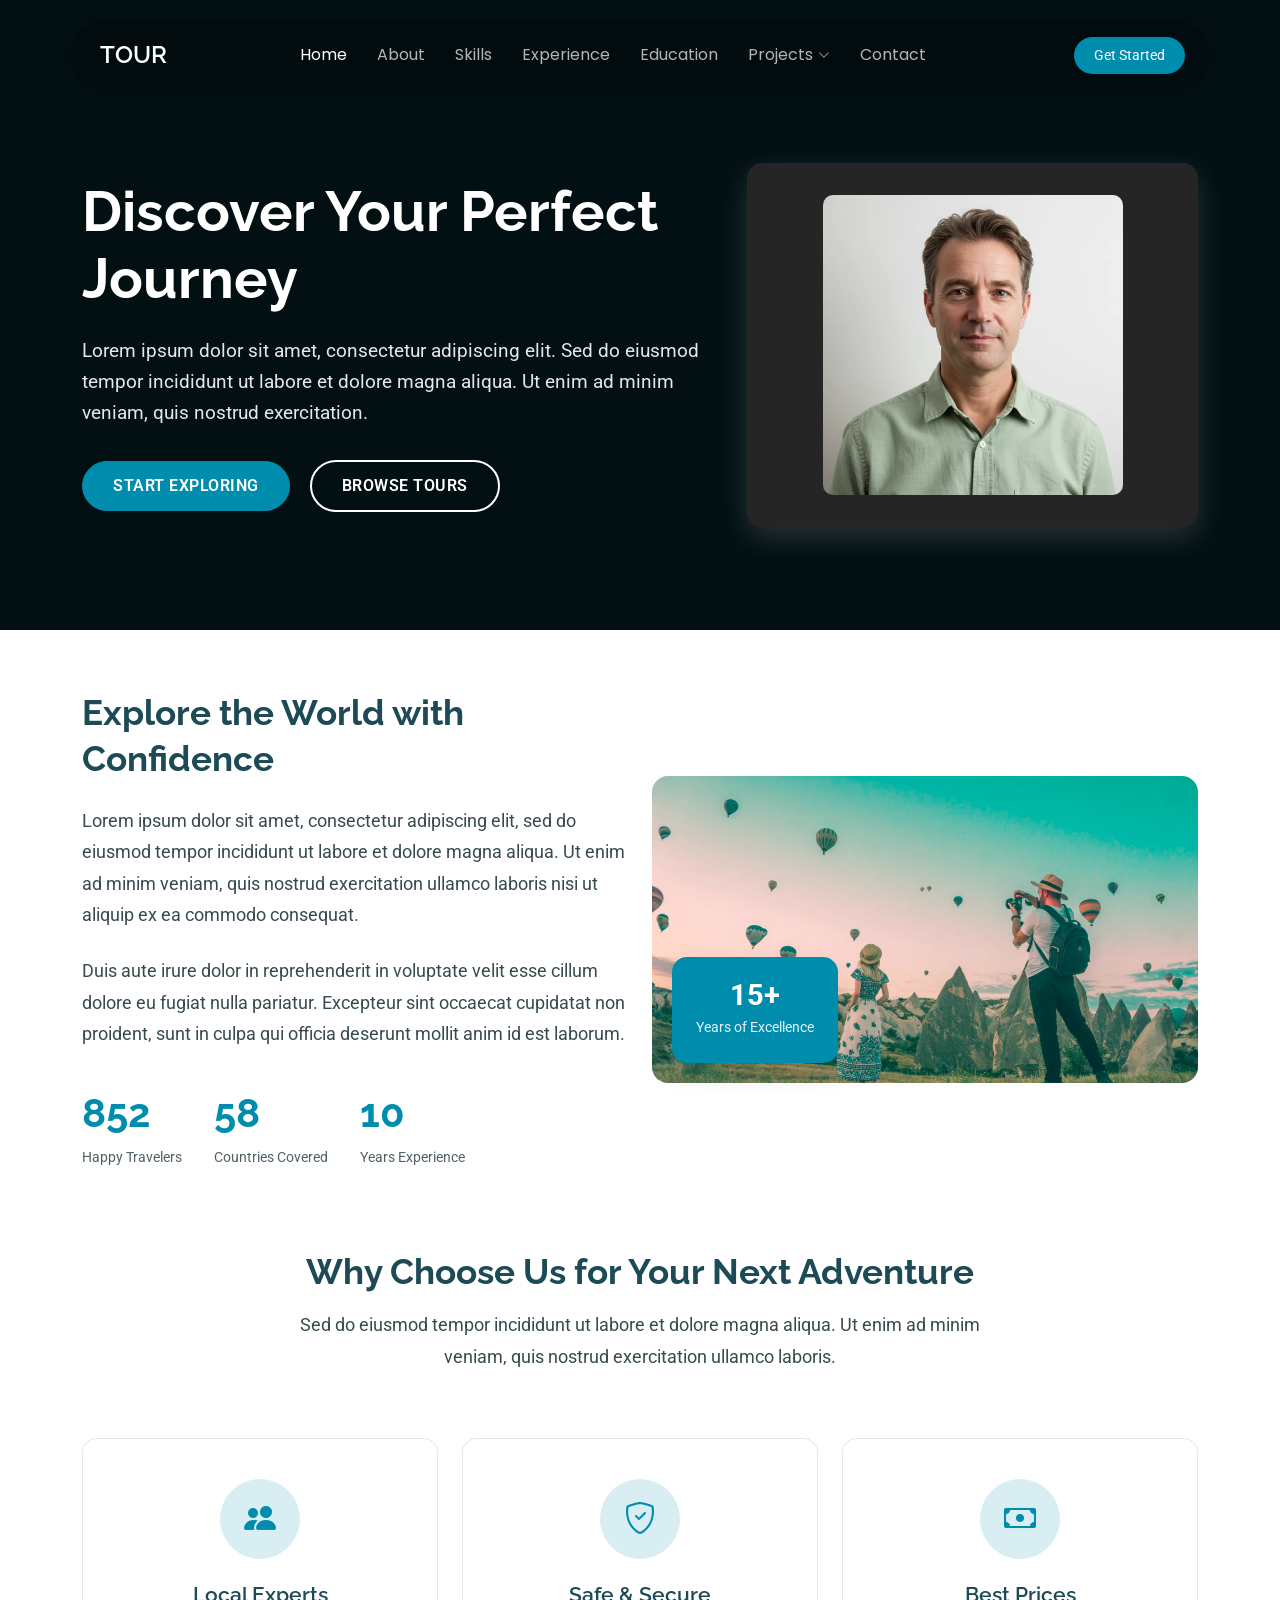
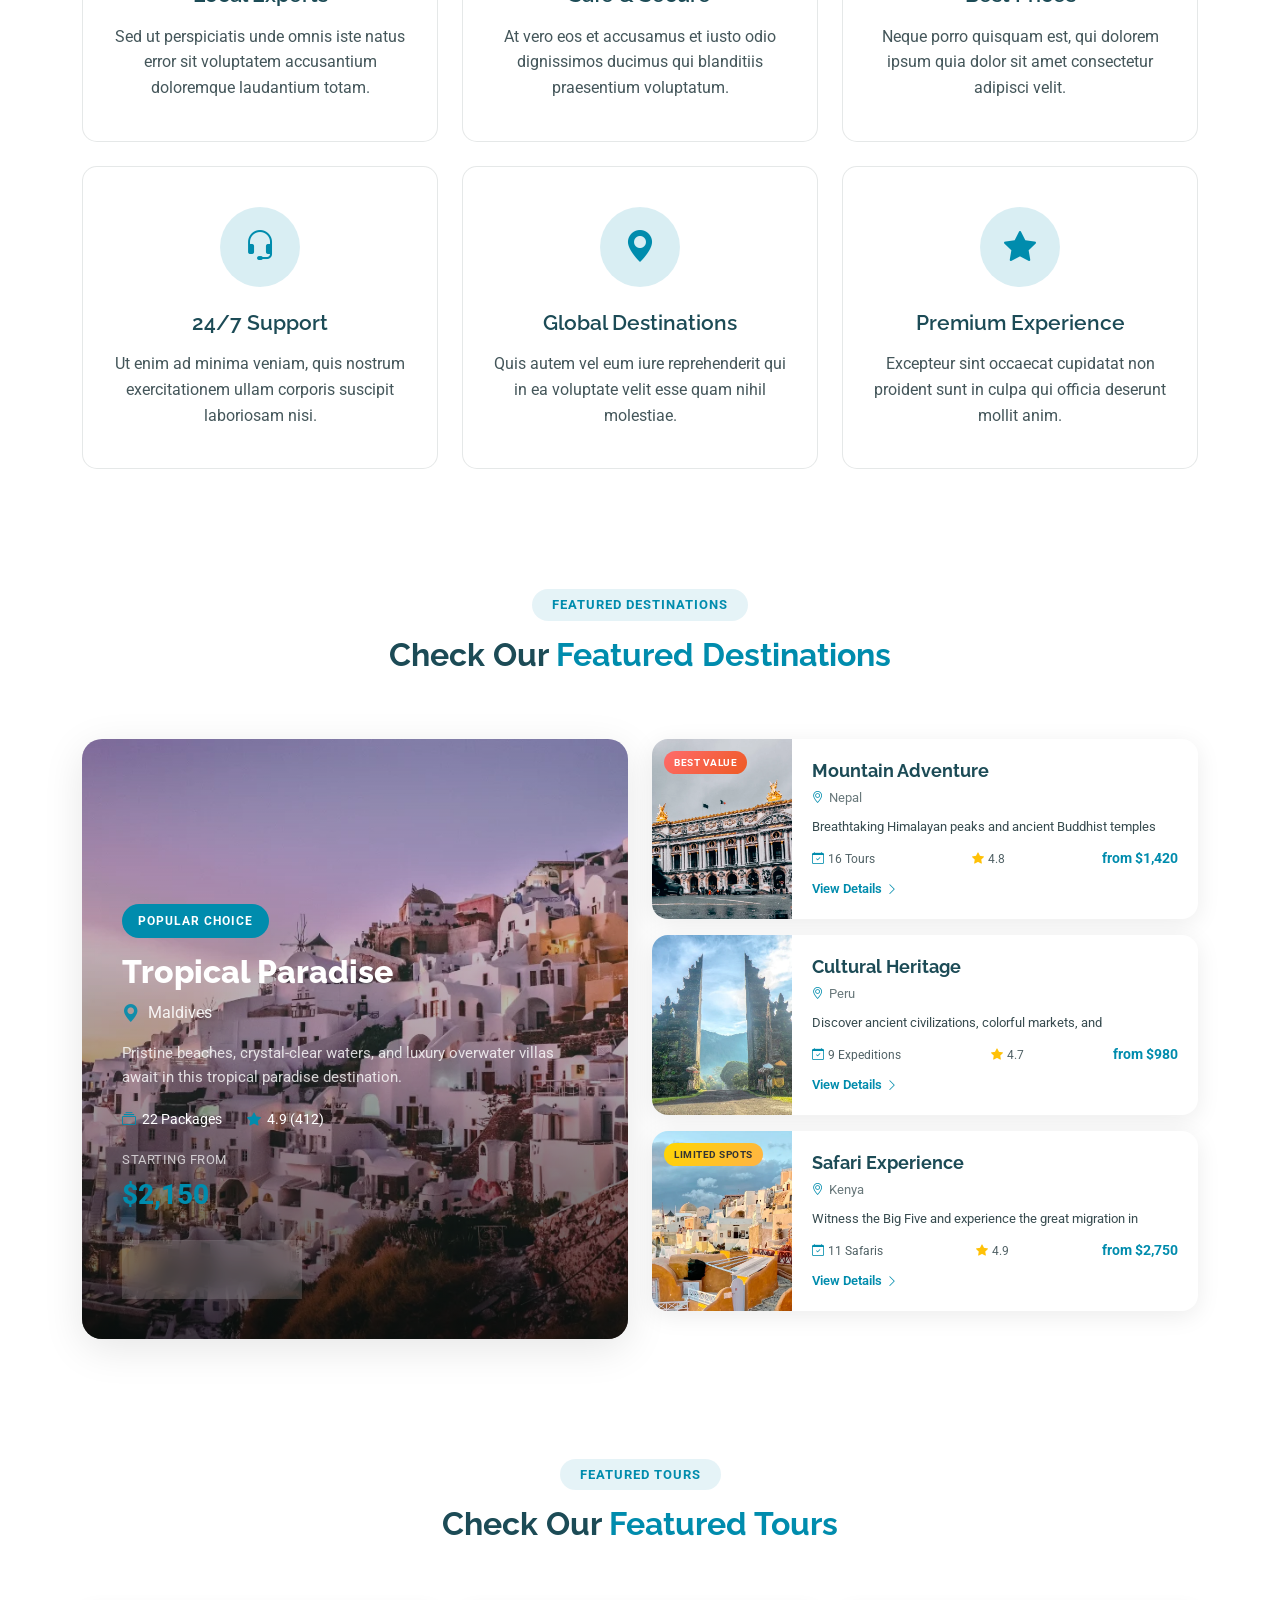
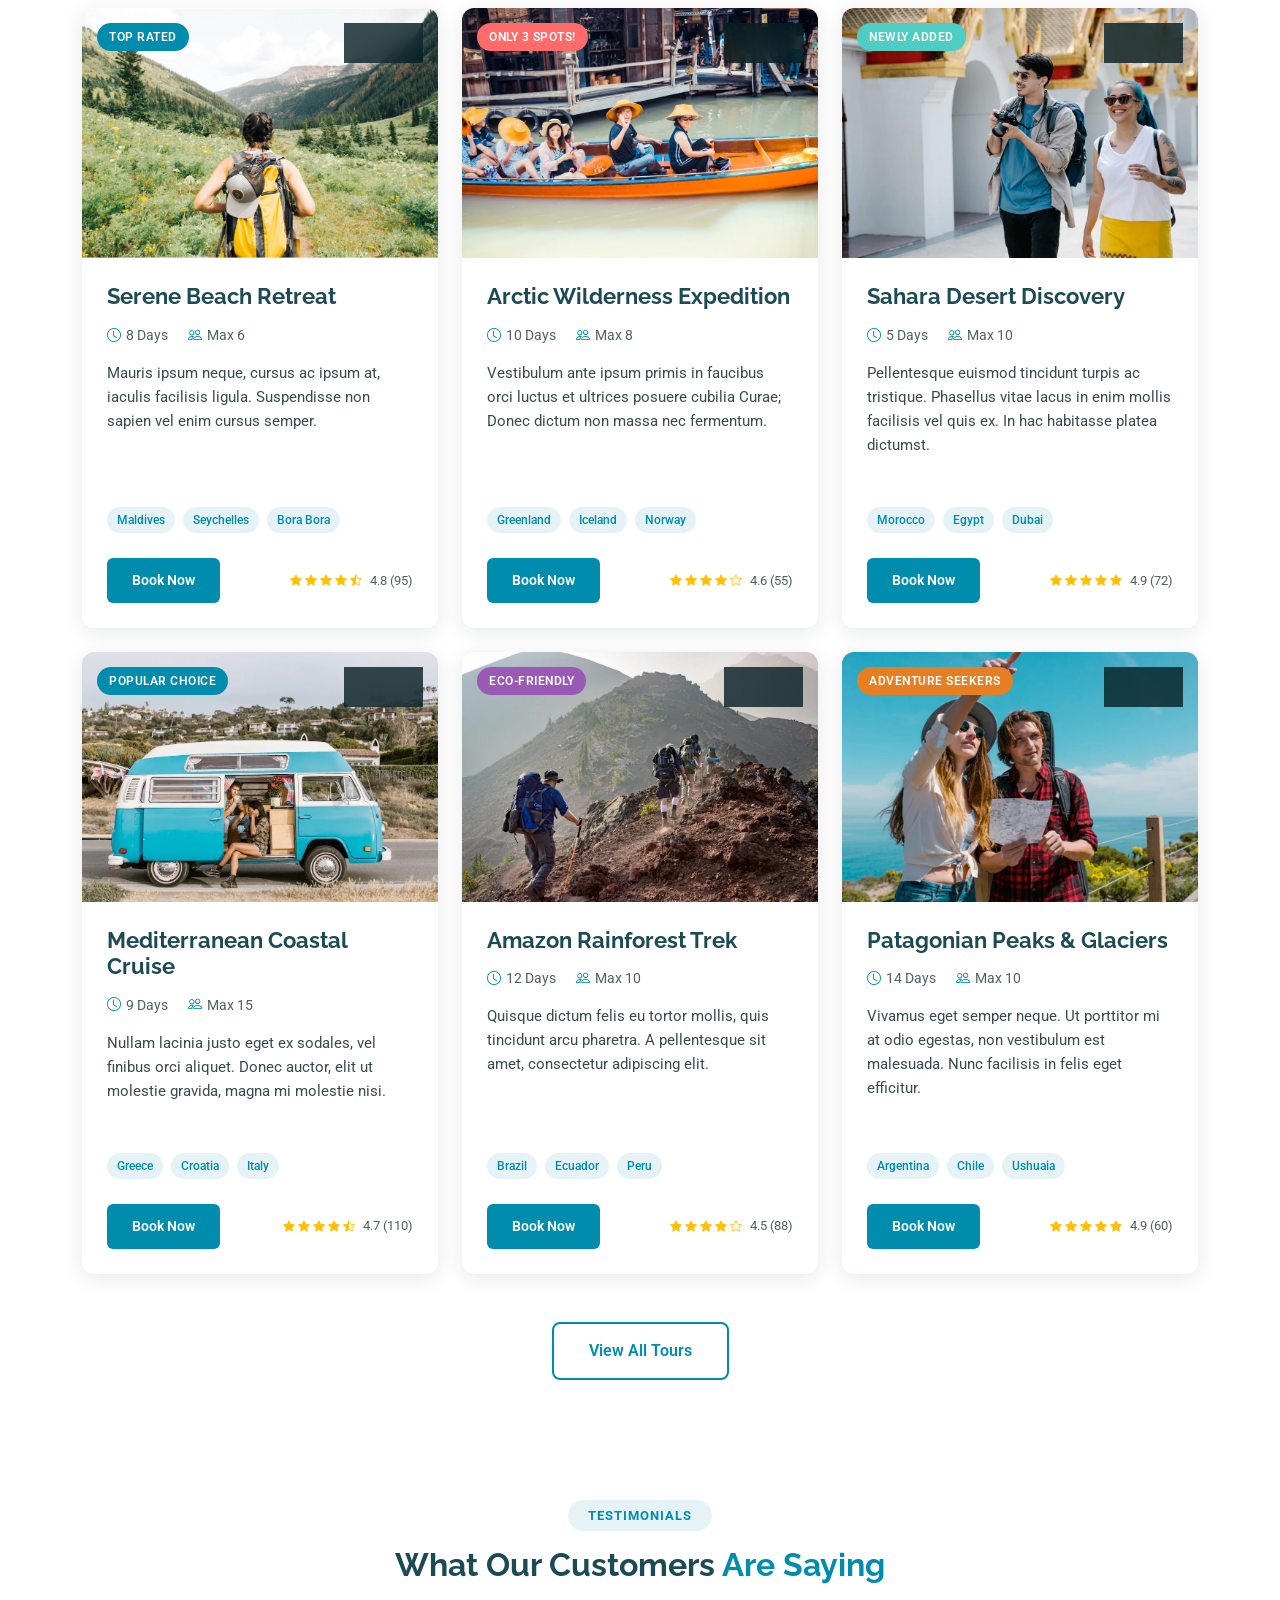
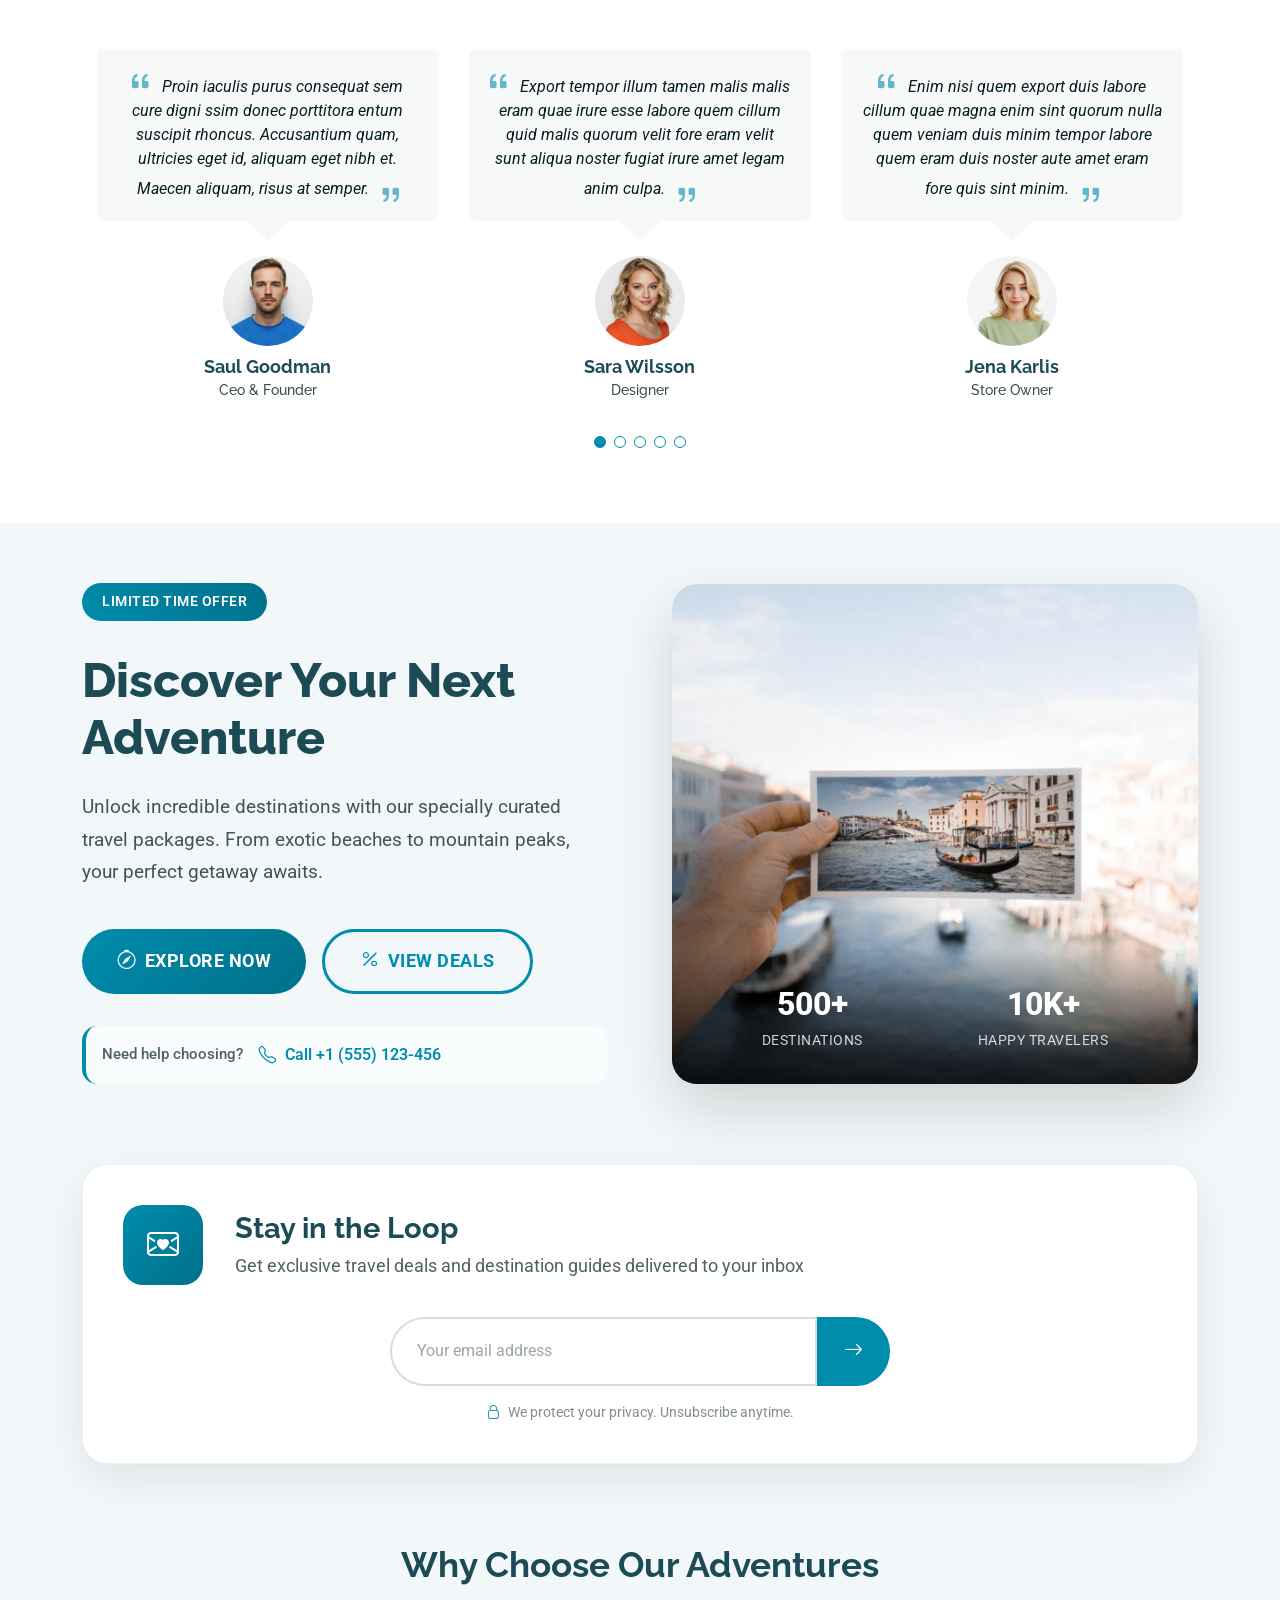
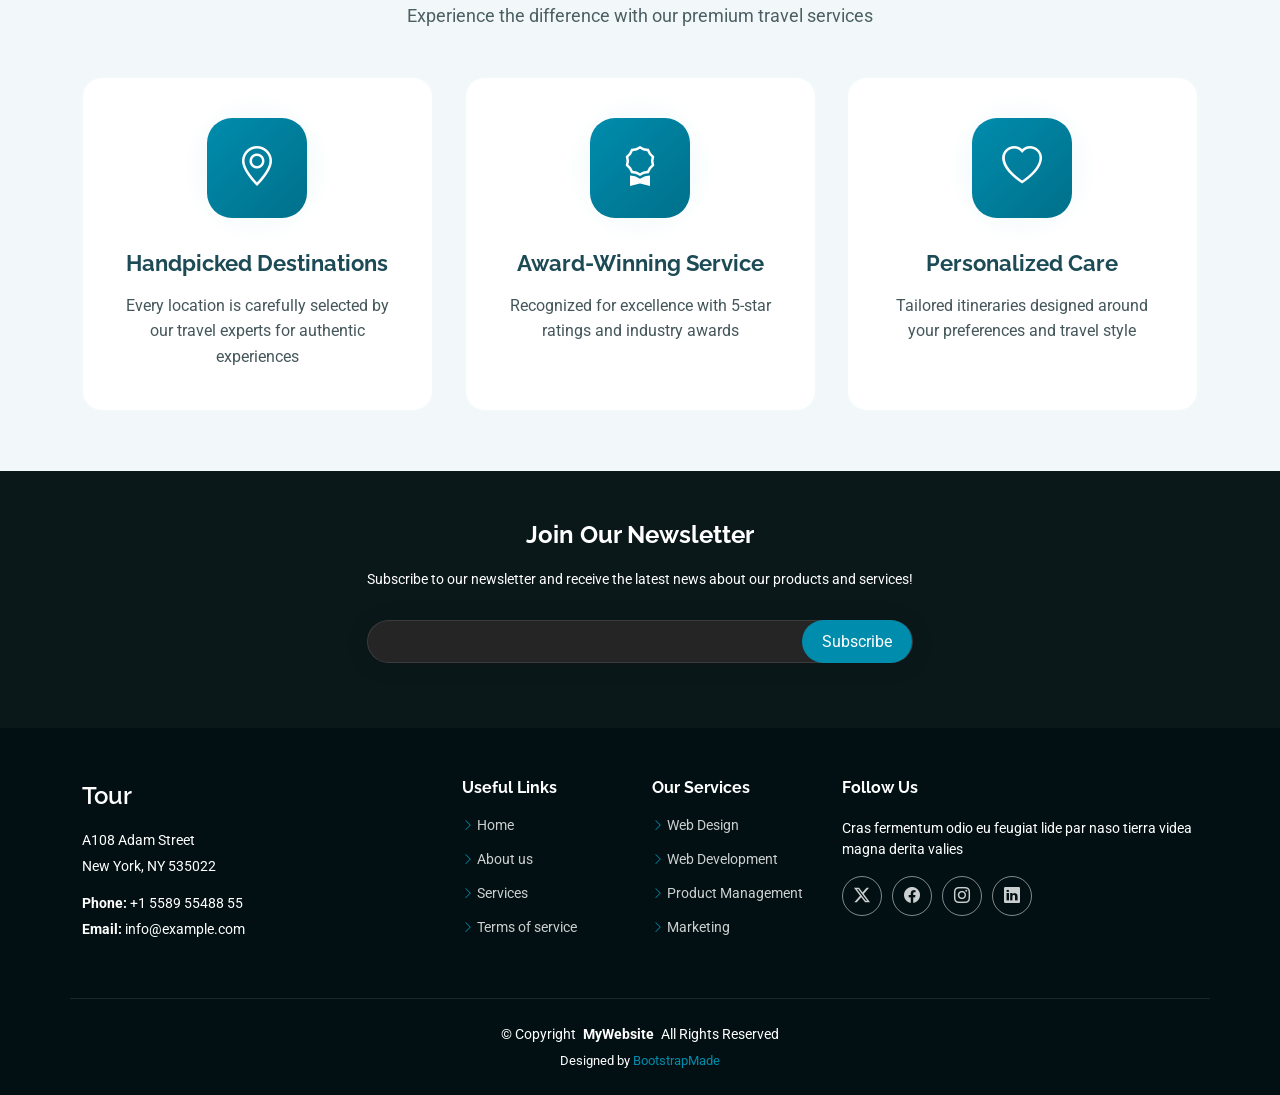
==== commit bc18b6e6: "Commit" ====
--- a/Tour/Tour/index.html
+++ b/Tour/Tour/index.html
@@ -123,75 +123,9 @@
           <div class="col-lg-5">
             <div class="booking-form-wrapper" data-aos="fade-left" data-aos-delay="200">
               <div class="booking-form">
-                <h3 class="form-title">Plan Your Adventure</h3>
-                <form action="" class="">
-                  <div class="form-group mb-3">
-                    <label for="destination">Destination</label>
-                    <select name="destination" id="destination" class="form-select" required="">
-                      <option value="">Choose your destination</option>
-                      <option value="europe">Europe</option>
-                      <option value="asia">Asia</option>
-                      <option value="america">America</option>
-                      <option value="africa">Africa</option>
-                      <option value="oceania">Oceania</option>
-                    </select>
-                  </div>
-
-                  <div class="row">
-                    <div class="col-md-6">
-                      <div class="form-group mb-3">
-                        <label for="checkin">Departure Date</label>
-                        <input type="date" name="checkin" id="checkin" class="form-control" required="">
-                      </div>
-                    </div>
-                    <div class="col-md-6">
-                      <div class="form-group mb-3">
-                        <label for="checkout">Return Date</label>
-                        <input type="date" name="checkout" id="checkout" class="form-control" required="">
-                      </div>
-                    </div>
-                  </div>
-
-                  <div class="row">
-                    <div class="col-md-6">
-                      <div class="form-group mb-3">
-                        <label for="adults">Adults</label>
-                        <select name="adults" id="adults" class="form-select" required="">
-                          <option value="1">1 Adult</option>
-                          <option value="2">2 Adults</option>
-                          <option value="3">3 Adults</option>
-                          <option value="4">4+ Adults</option>
-                        </select>
-                      </div>
-                    </div>
-                    <div class="col-md-6">
-                      <div class="form-group mb-3">
-                        <label for="children">Children</label>
-                        <select name="children" id="children" class="form-select">
-                          <option value="0">No Children</option>
-                          <option value="1">1 Child</option>
-                          <option value="2">2 Children</option>
-                          <option value="3">3+ Children</option>
-                        </select>
-                      </div>
-                    </div>
-                  </div>
-
-                  <div class="form-group mb-3">
-                    <label for="tour-type">Tour Type</label>
-                    <select name="tour_type" id="tour-type" class="form-select" required="">
-                      <option value="">Select tour type</option>
-                      <option value="adventure">Adventure</option>
-                      <option value="cultural">Cultural</option>
-                      <option value="relaxation">Relaxation</option>
-                      <option value="family">Family</option>
-                      <option value="luxury">Luxury</option>
-                    </select>
-                  </div>
-
-                  <button type="submit" class="btn btn-primary w-100">Find Your Perfect Trip</button>
-                </form>
-              </div> -->
+                <img src="/Tour/Tour/assets/img/person/person-m-6.webp" alt="" id="indexPersonPFP">
+                
+              </div>
             </div>
           </div>
         </div>
--- a/Tour/Tour/assets/css/main.css
+++ b/Tour/Tour/assets/css/main.css
@@ -898,60 +898,20 @@
   backdrop-filter: blur(10px);
 }
 
-.travel-hero .booking-form-wrapper .booking-form .form-title {
-  color: var(--heading-color);
-  font-size: 1.5rem;
-  font-weight: 600;
-  margin-bottom: 1.5rem;
-  text-align: center;
-}
-
-.travel-hero .booking-form-wrapper .booking-form label {
-  color: var(--heading-color);
-  font-weight: 500;
-  margin-bottom: 0.5rem;
-  font-size: 0.9rem;
-}
-
-.travel-hero .booking-form-wrapper .booking-form .form-control,
-.travel-hero .booking-form-wrapper .booking-form .form-select {
-  border: 2px solid color-mix(in srgb, var(--default-color), transparent 80%);
-  border-radius: 8px;
-  padding: 12px 15px;
-  font-size: 14px;
-  color: var(--default-color);
-  background-color: var(--surface-color);
-  transition: all 0.3s ease;
-}
-
-.travel-hero .booking-form-wrapper .booking-form .form-control:focus,
-.travel-hero .booking-form-wrapper .booking-form .form-select:focus {
-  border-color: var(--accent-color);
-  box-shadow: 0 0 0 0.2rem color-mix(in srgb, var(--accent-color), transparent 75%);
-  outline: none;
-}
-
-.travel-hero .booking-form-wrapper .booking-form .form-control::placeholder,
-.travel-hero .booking-form-wrapper .booking-form .form-select::placeholder {
-  color: color-mix(in srgb, var(--default-color), transparent 50%);
-}
-
-.travel-hero .booking-form-wrapper .booking-form .btn-primary {
-  background-color: var(--accent-color);
-  border-color: var(--accent-color);
-  color: var(--contrast-color);
-  padding: 12px 20px;
-  font-weight: 600;
-  border-radius: 8px;
-  transition: all 0.3s ease;
-}
-
 .travel-hero .booking-form-wrapper .booking-form .btn-primary:hover {
   background-color: color-mix(in srgb, var(--accent-color), transparent 20%);
   border-color: color-mix(in srgb, var(--accent-color), transparent 20%);
   transform: translateY(-1px);
 }
-
+#indexPersonPFP {
+  display: flex;
+  justify-content: center;
+  align-items: center;
+  max-width: 300px; /* or whatever fits your image */
+  border-radius: 10px;
+  margin: auto auto;
+
+}
 @media (max-width: 992px) {
   .travel-hero .hero-text {
     text-align: center;
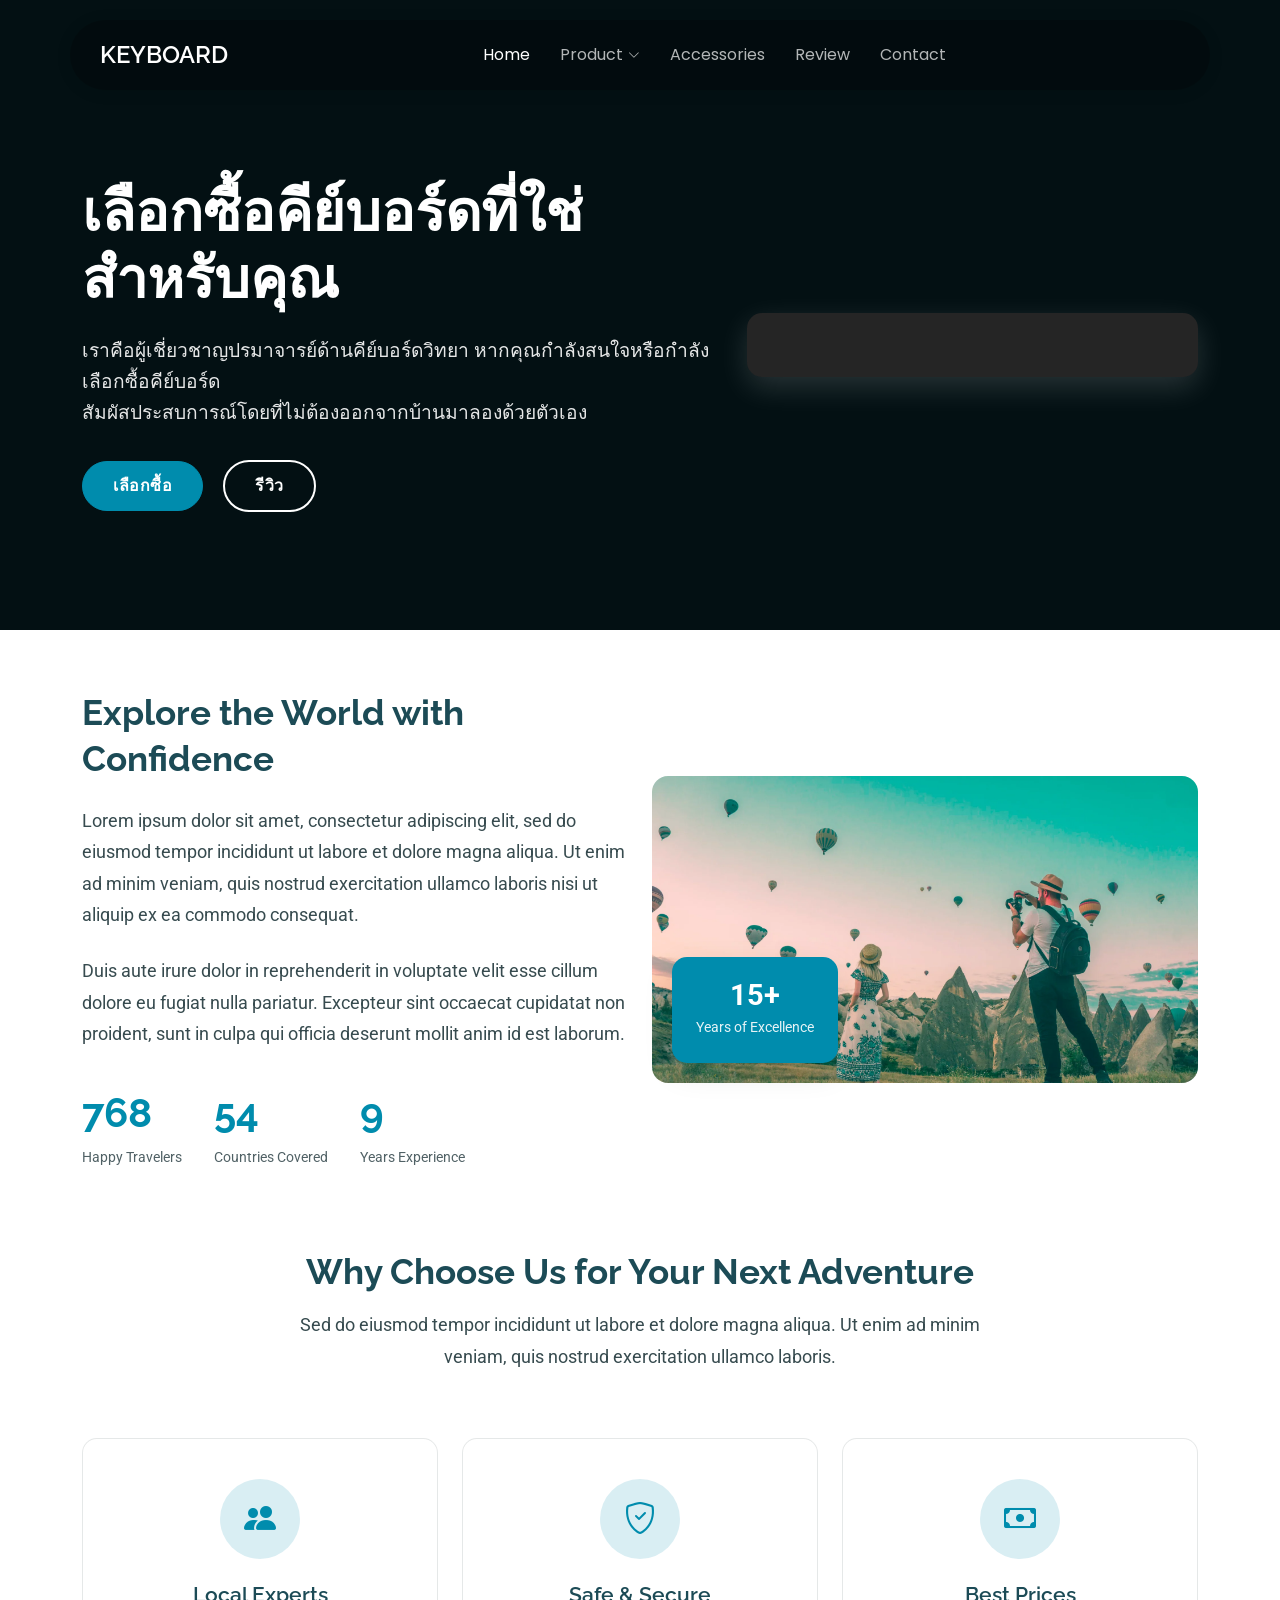
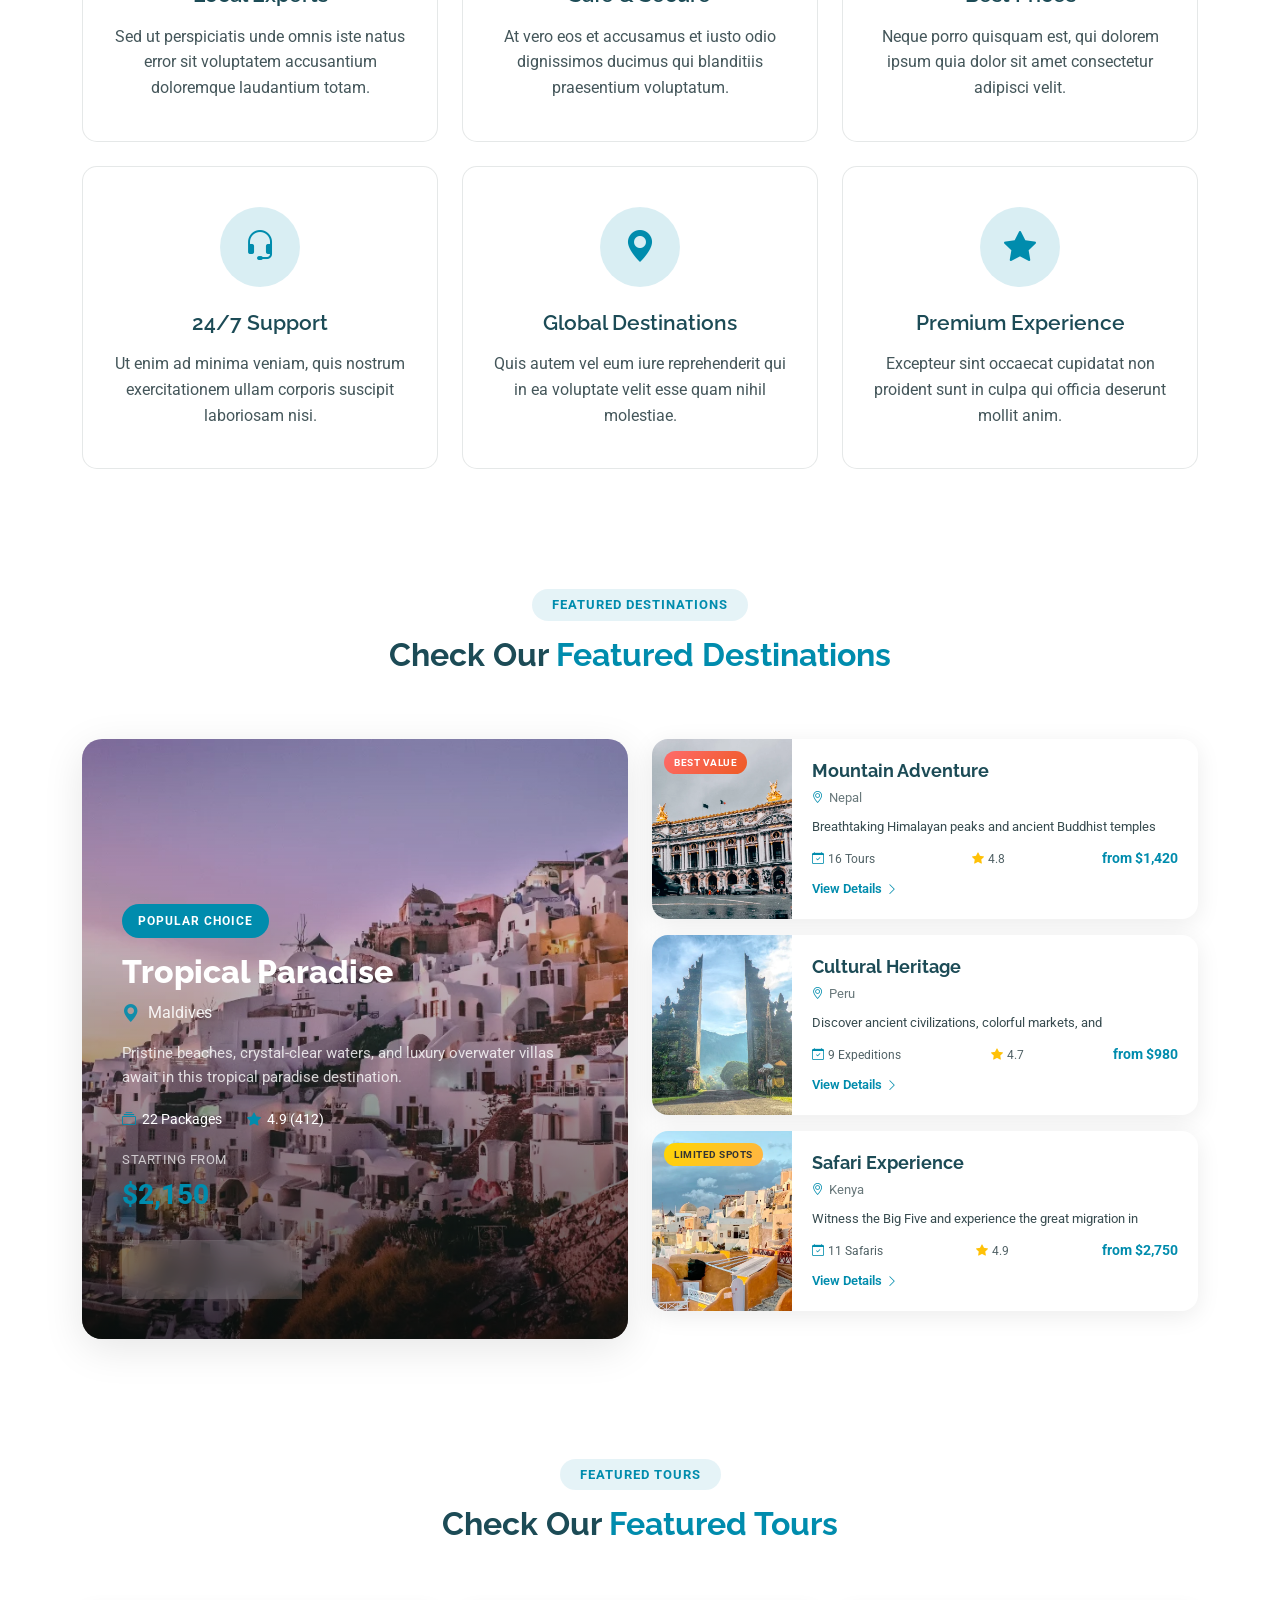
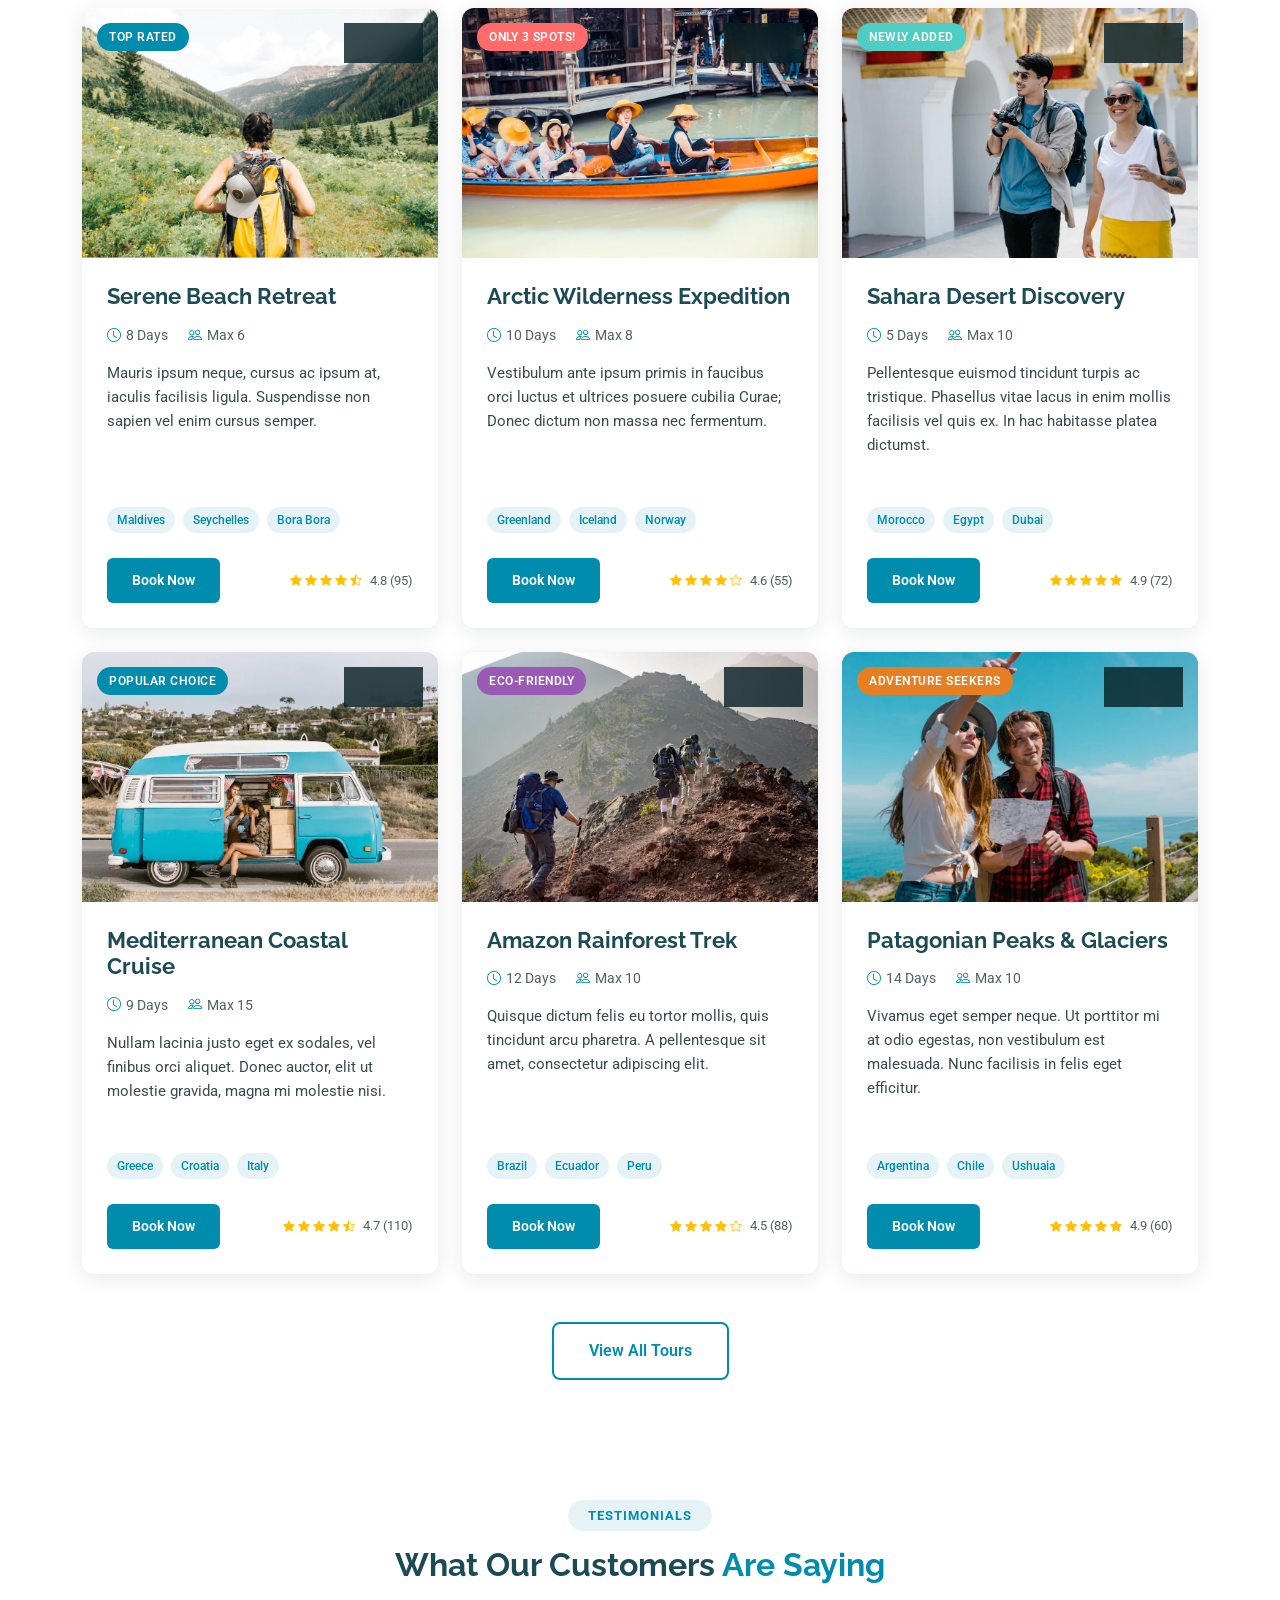
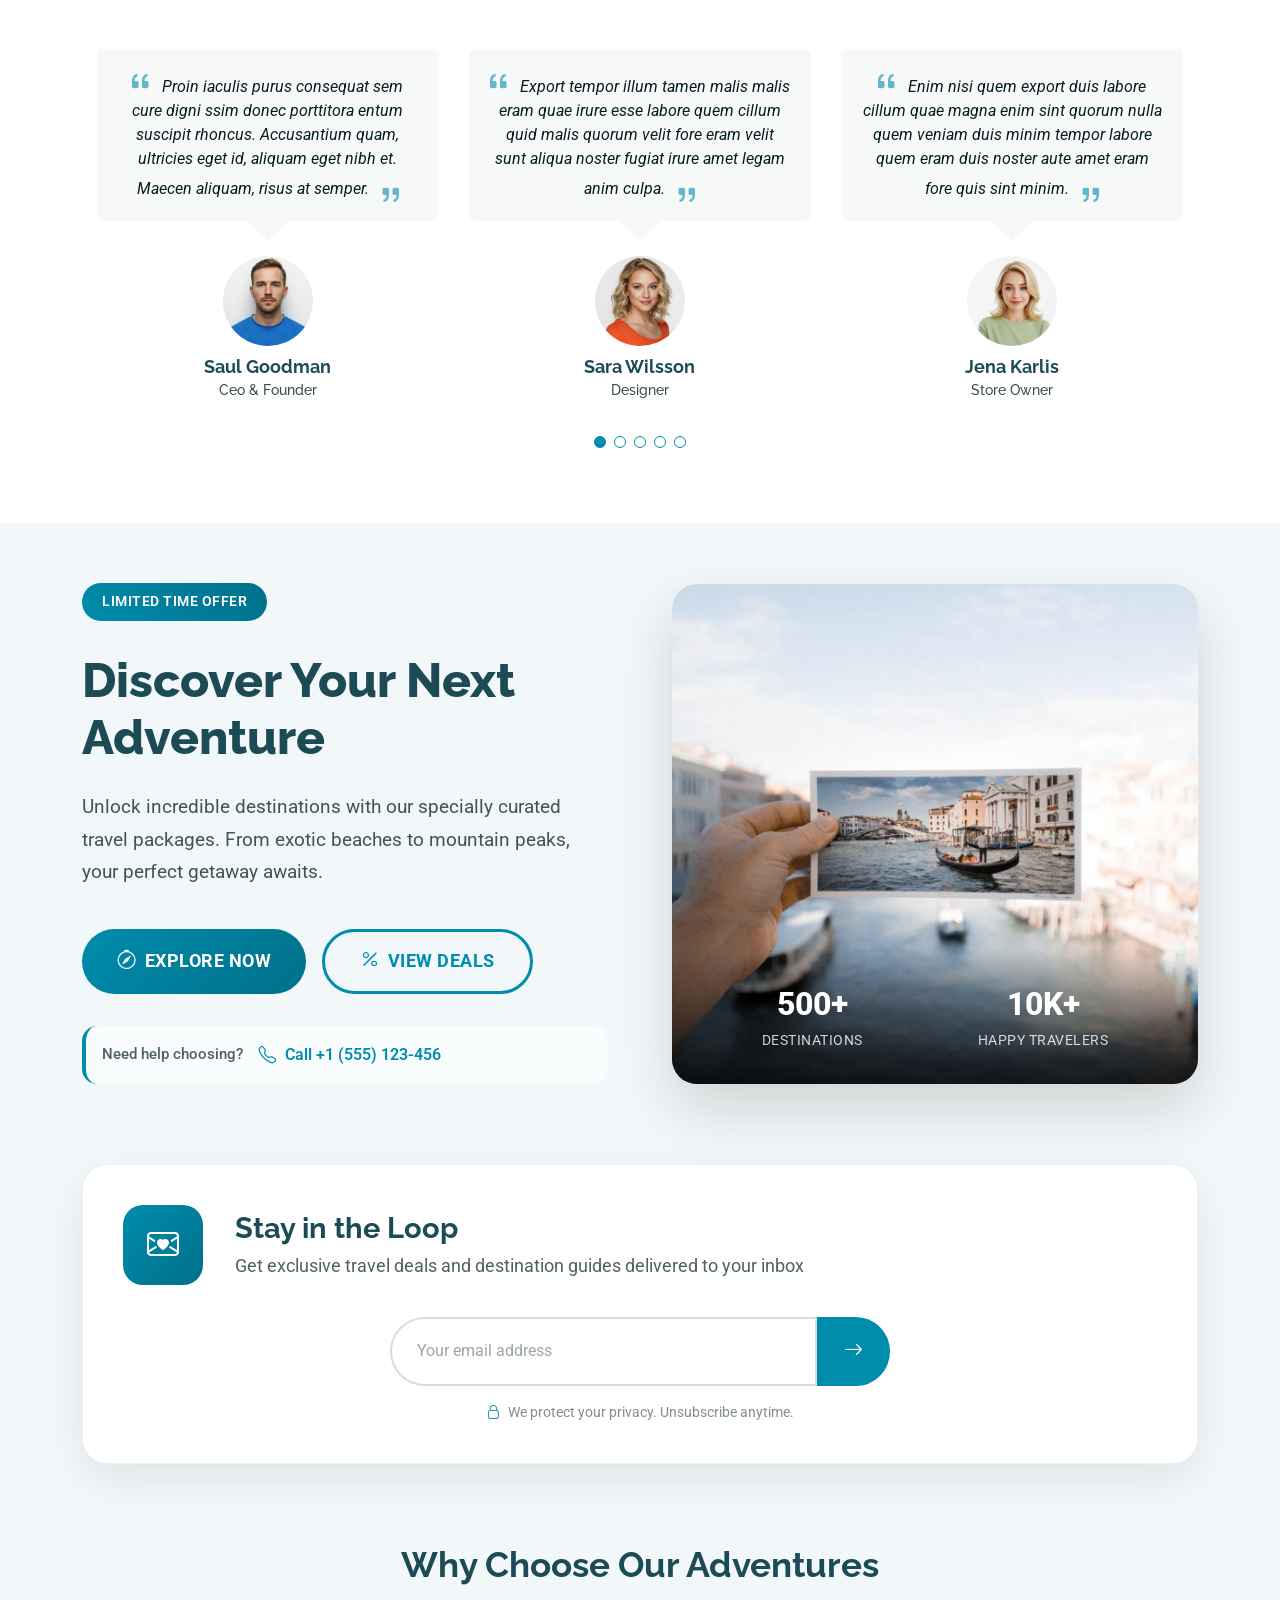
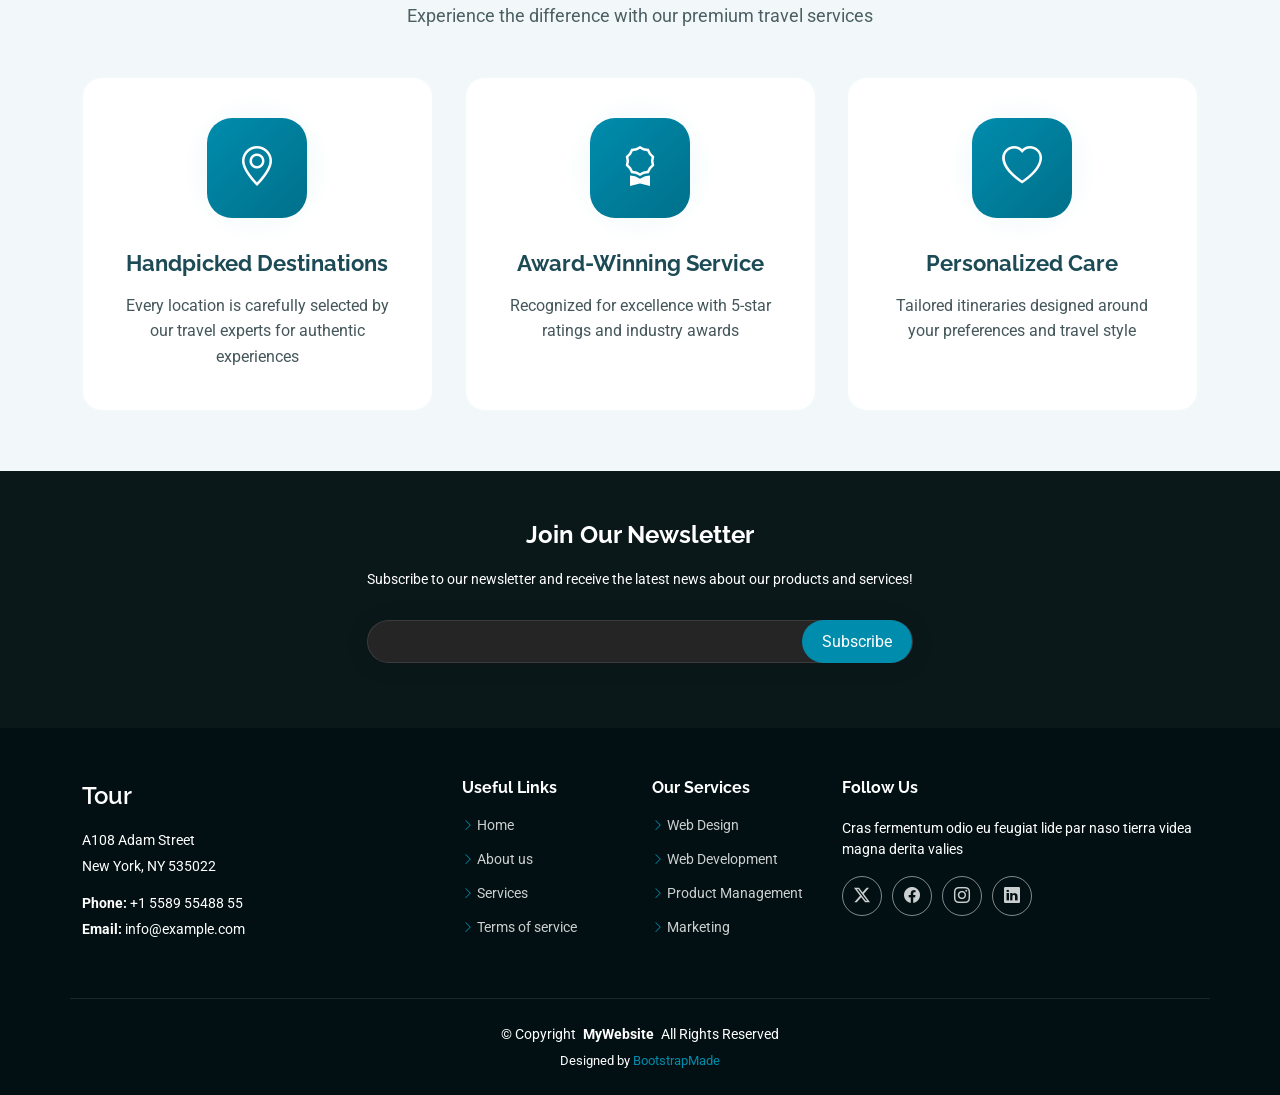
==== commit 383bb878: "-" ====
--- a/Tour/Tour/index.html
+++ b/Tour/Tour/index.html
@@ -44,16 +44,33 @@
       <a href="index.html" class="logo d-flex align-items-center me-auto me-xl-0">
         <!-- Uncomment the line below if you also wish to use an image logo -->
         <!-- <img src="assets/img/logo.webp" alt=""> -->
-        <h1 class="sitename">Tour</h1>
+        <h1 class="sitename">KEYBOARD</h1>
       </a>
 
       <nav id="navmenu" class="navmenu">
         <ul>
           <li><a href="index.html" class="active">Home</a></li>
-          <li><a href="about.html">About</a></li>
-          <li><a href="skills.html">Skills</a></li>
-          <li><a href="experience.html">Experience</a></li>
-          <li><a href="education.html">Education</a></li>
+          <!-- <li><a href="about.html">Product</a></li> -->
+           <li class="dropdown"><a href="product.html"><span>Product</span> <i class="bi bi-chevron-down toggle-dropdown"></i></a>
+            <ul>
+              <li><a href="#">Dropdown 1</a></li>
+               <!-- <li class="dropdown"><a href="#"><span>Deep Dropdown</span> <i class="bi bi-chevron-down toggle-dropdown"></i></a>
+                <ul>
+                  <li><a href="#">Deep Dropdown 1</a></li>
+                  <li><a href="#">Deep Dropdown 2</a></li>
+                  <li><a href="#">Deep Dropdown 3</a></li>
+                  <li><a href="#">Deep Dropdown 4</a></li>
+                  <li><a href="#">Deep Dropdown 5</a></li>
+                </ul>
+              </li> -->
+              <li><a href="#">Dropdown 2</a></li>
+              <li><a href="#">Dropdown 3</a></li>
+              <li><a href="#">Dropdown 4</a></li>
+            </ul>
+          </li>
+          <li><a href="skills.html">Accessories</a></li>
+          <li><a href="accessorie.html">Review</a></li>
+          <!-- <li><a href="education.html">Education</a></li> -->
           <!-- <li><a href="blog.html">Contact</a></li>  -->
           <!-- <li class="dropdown"><a href="#"><span>More Pages</span> <i class="bi bi-chevron-down toggle-dropdown"></i></a>
             <ul>
@@ -68,29 +85,13 @@
               <li><a href="404.html">404</a></li>
             </ul>
           </li> -->
-          <li class="dropdown"><a href="#"><span>Projects</span> <i class="bi bi-chevron-down toggle-dropdown"></i></a>
-            <ul>
-              <li><a href="#">Dropdown 1</a></li>
-              <!-- <li class="dropdown"><a href="#"><span>Deep Dropdown</span> <i class="bi bi-chevron-down toggle-dropdown"></i></a>
-                <ul>
-                  <li><a href="#">Deep Dropdown 1</a></li>
-                  <li><a href="#">Deep Dropdown 2</a></li>
-                  <li><a href="#">Deep Dropdown 3</a></li>
-                  <li><a href="#">Deep Dropdown 4</a></li>
-                  <li><a href="#">Deep Dropdown 5</a></li>
-                </ul>
-              </li> -->
-              <li><a href="#">Dropdown 2</a></li>
-              <li><a href="#">Dropdown 3</a></li>
-              <li><a href="#">Dropdown 4</a></li>
-            </ul>
-          </li>
+         
           <li><a href="contact.html">Contact</a></li>
         </ul>
         <i class="mobile-nav-toggle d-xl-none bi bi-list"></i>
       </nav>
 
-      <a class="btn-getstarted" href="destiantios.html">Get Started</a>
+      <a class="btn-getstarted"></a>
 
     </div>
   </header>
@@ -111,11 +112,11 @@
         <div class="row align-items-center">
           <div class="col-lg-7">
             <div class="hero-text" data-aos="fade-up" data-aos-delay="100">
-              <h1 class="hero-title">Discover Your Perfect Journey</h1>
-              <p class="hero-subtitle">Lorem ipsum dolor sit amet, consectetur adipiscing elit. Sed do eiusmod tempor incididunt ut labore et dolore magna aliqua. Ut enim ad minim veniam, quis nostrud exercitation.</p>
+              <h1 class="hero-title">เลือกซื้อคีย์บอร์ดที่ใช่<br>สำหรับคุณ</h1>
+              <p class="hero-subtitle">เราคือผู้เชี่ยวชาญปรมาจารย์ด้านคีย์บอร์ดวิทยา หากคุณกำลังสนใจหรือกำลังเลือกซื้อคีย์บอร์ด<br>สัมผัสประสบการณ์โดยที่ไม่ต้องออกจากบ้านมาลองด้วยตัวเอง </p>
               <div class="hero-buttons">
-                <a href="#" class="btn btn-primary me-3">Start Exploring</a>
-                <a href="#" class="btn btn-outline">Browse Tours</a>
+                <a href="#" class="btn btn-primary me-3">เลือกซื้อ</a>
+                <a href="#" class="btn btn-outline">รีวิว</a>
               </div>
             </div>
           </div>
@@ -123,7 +124,7 @@
           <div class="col-lg-5">
             <div class="booking-form-wrapper" data-aos="fade-left" data-aos-delay="200">
               <div class="booking-form">
-                <img src="/Tour/Tour/assets/img/person/person-m-6.webp" alt="" id="indexPersonPFP">
+                <img src="" alt="" id="indexPersonPFP">
                 
               </div>
             </div>
--- a/Tour/Tour/assets/css/main.css
+++ b/Tour/Tour/assets/css/main.css
@@ -181,16 +181,7 @@
   color: var(--heading-color);
 }
 
-.header .btn-getstarted,
-.header .btn-getstarted:focus {
-  color: var(--contrast-color);
-  background: var(--accent-color);
-  font-size: 14px;
-  padding: 8px 20px;
-  margin: 0 0 0 30px;
-  border-radius: 50px;
-  transition: 0.3s;
-}
+
 
 .header .btn-getstarted:hover,
 .header .btn-getstarted:focus:hover {
@@ -214,9 +205,8 @@
   }
 
   .header .btn-getstarted {
-    order: 2;
-    margin: 0 10px 0 0;
-    padding: 6px 15px;
+    
+    visibility: hidden;
   }
 
   .header .navmenu {
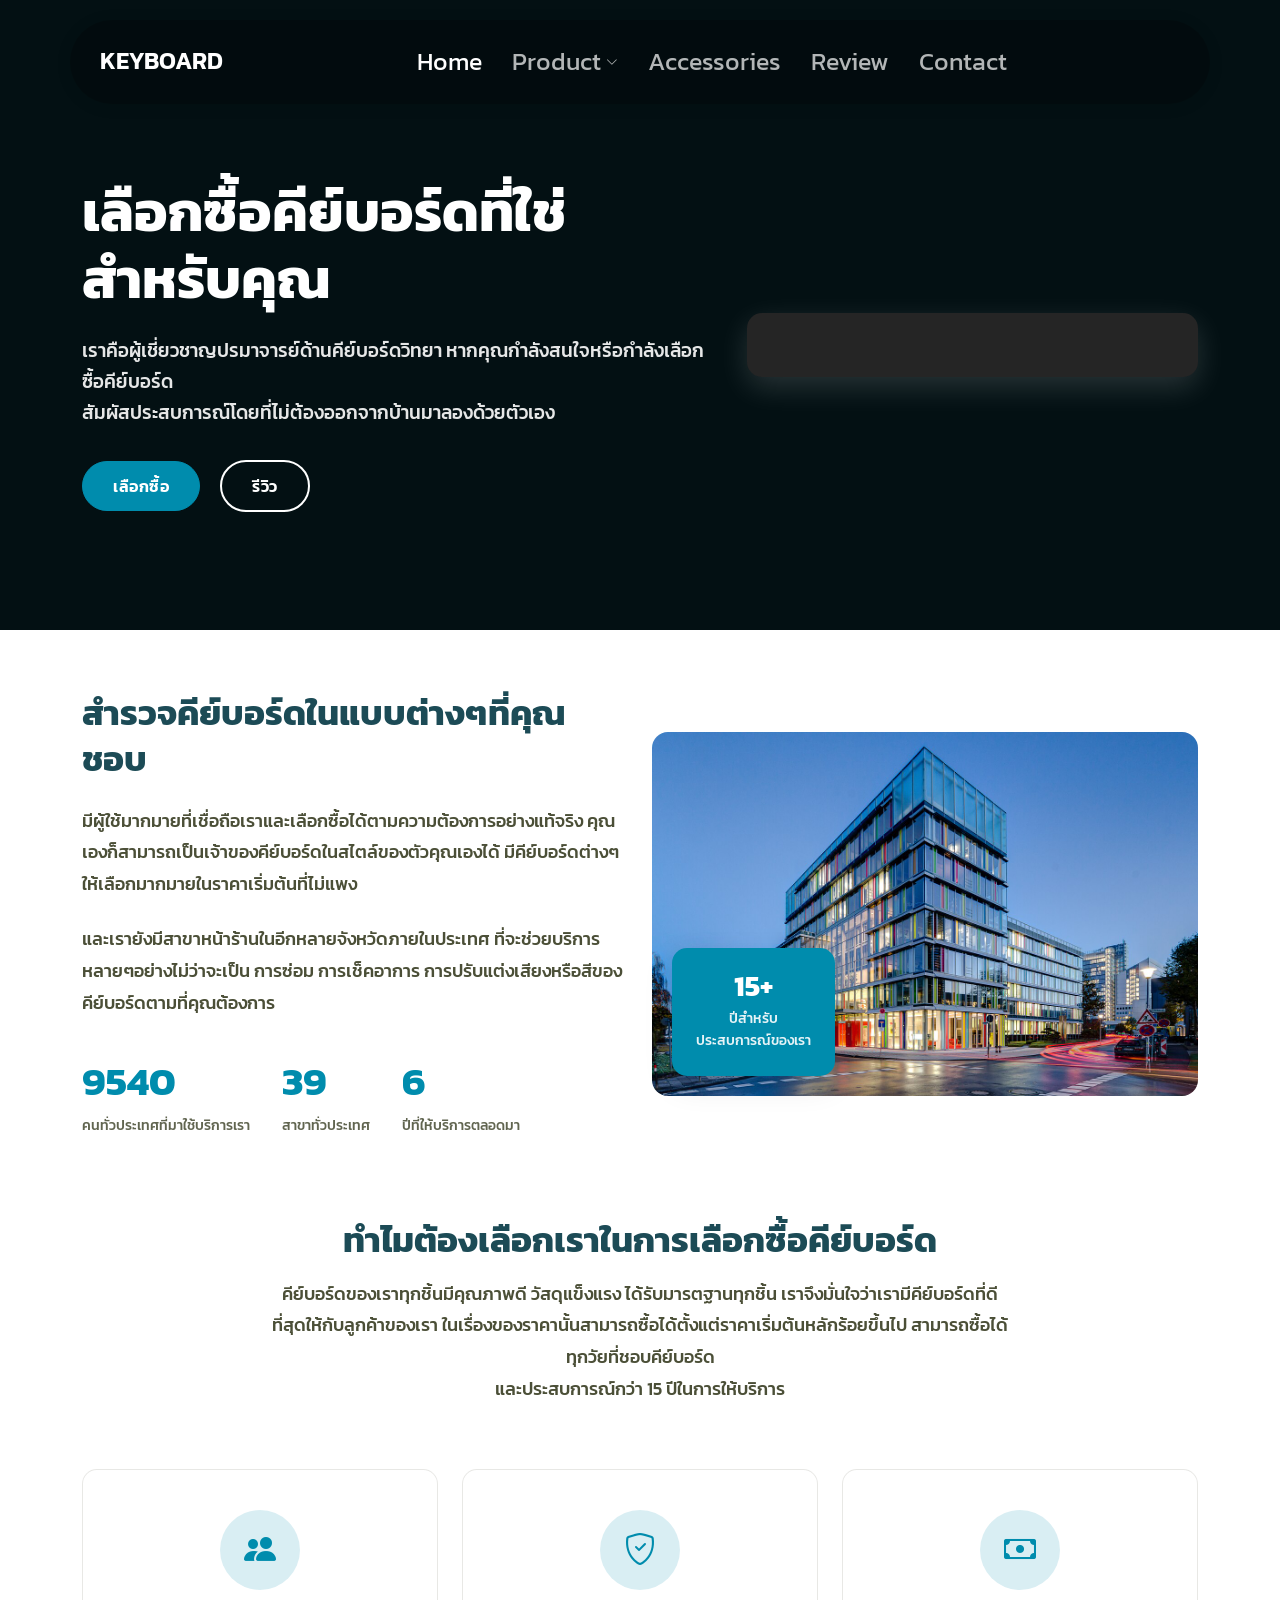
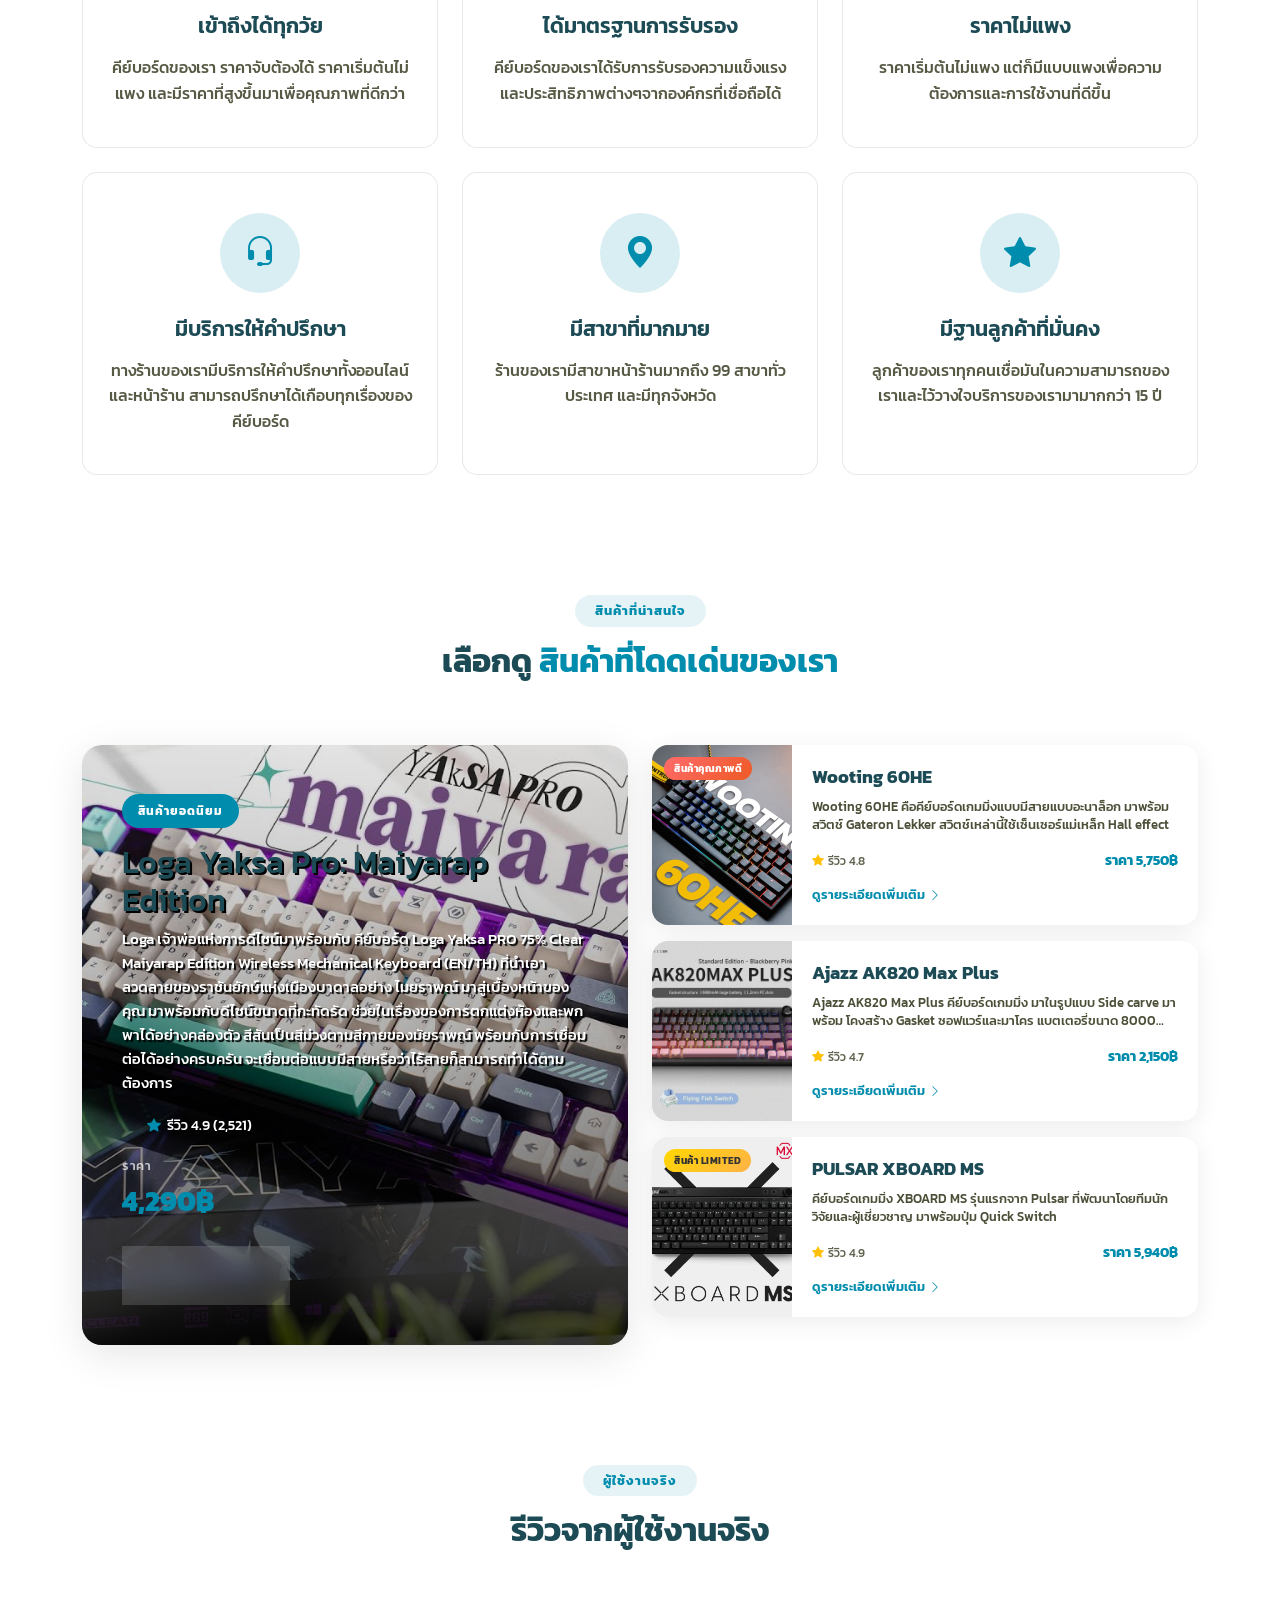
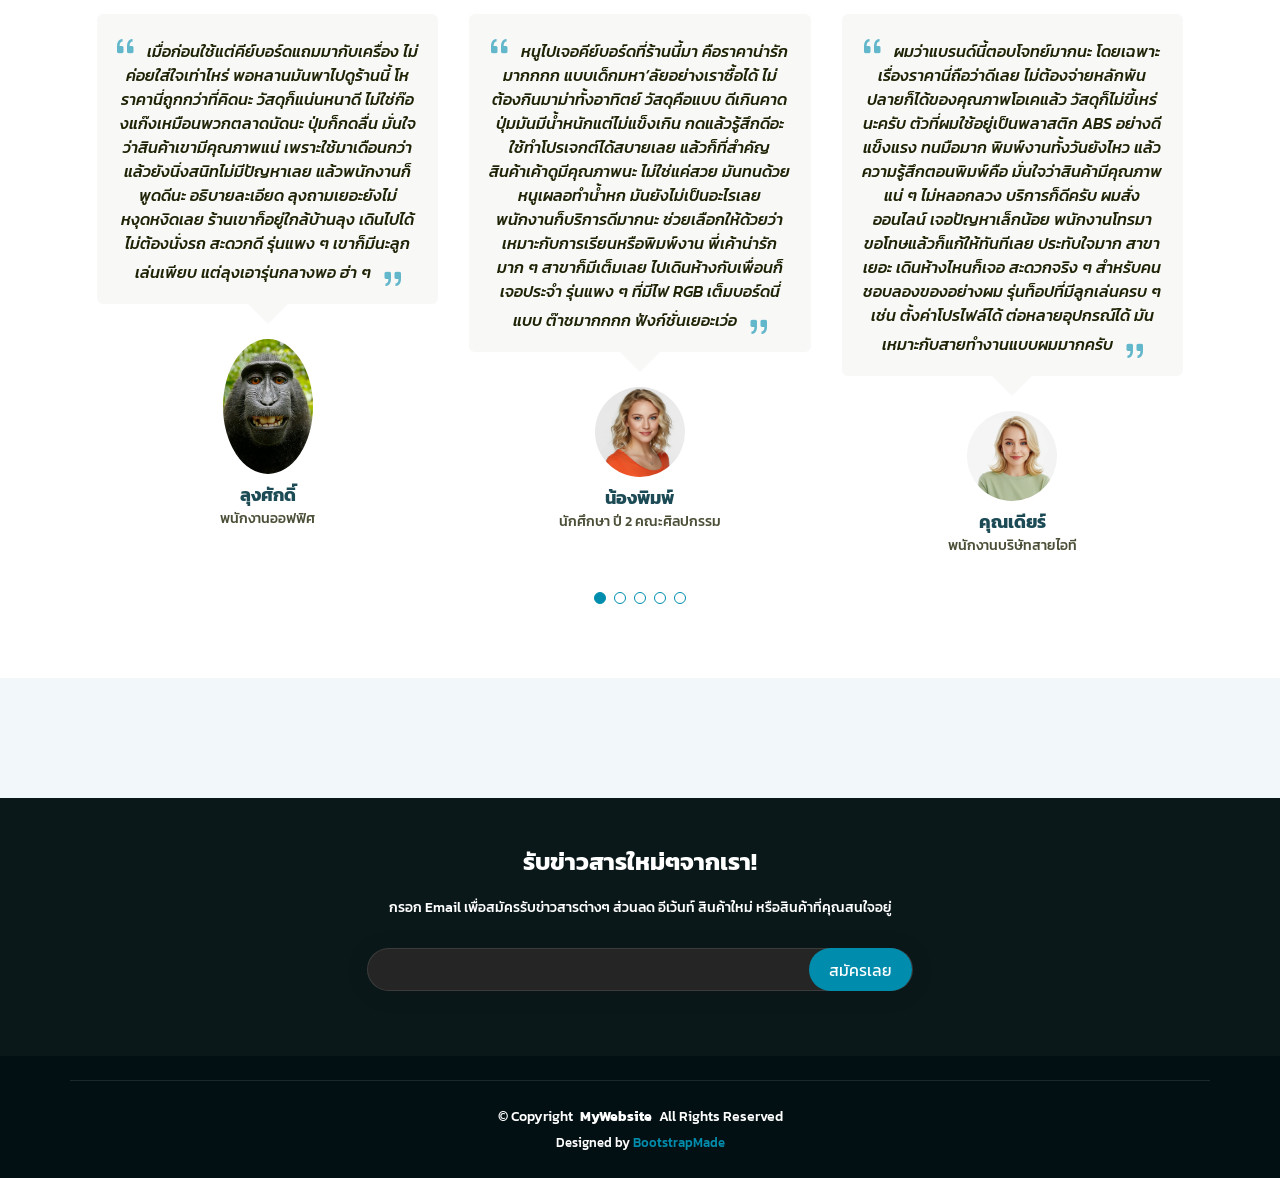
==== commit 887cc450: "day1" ====
--- a/Tour/Tour/index.html
+++ b/Tour/Tour/index.html
@@ -13,9 +13,12 @@
   <link href="assets/img/apple-touch-icon.png" rel="apple-touch-icon">
 
   <!-- Fonts -->
-  <link href="https://fonts.googleapis.com" rel="preconnect">
-  <link href="https://fonts.gstatic.com" rel="preconnect" crossorigin>
-  <link href="https://fonts.googleapis.com/css2?family=Roboto:ital,wght@0,100;0,300;0,400;0,500;0,700;0,900;1,100;1,300;1,400;1,500;1,700;1,900&family=Poppins:ital,wght@0,100;0,200;0,300;0,400;0,500;0,600;0,700;0,800;0,900;1,100;1,200;1,300;1,400;1,500;1,600;1,700;1,800;1,900&family=Raleway:ital,wght@0,100;0,200;0,300;0,400;0,500;0,600;0,700;0,800;0,900;1,100;1,200;1,300;1,400;1,500;1,600;1,700;1,800;1,900&display=swap" rel="stylesheet">
+  
+  <link rel="preconnect" href="https://fonts.googleapis.com">
+  <link rel="preconnect" href="https://fonts.gstatic.com" crossorigin>
+  <link href="https://fonts.googleapis.com/css2?family=Kanit:ital,wght@0,100;0,200;0,300;0,400;0,500;0,600;0,700;0,800;0,900;1,100;1,200;1,300;1,400;1,500;1,600;1,700;1,800;1,900&display=swap" rel="stylesheet">
+
+
 
   <!-- Vendor CSS Files -->
   <link href="assets/vendor/bootstrap/css/bootstrap.min.css" rel="stylesheet">
@@ -68,8 +71,8 @@
               <li><a href="#">Dropdown 4</a></li>
             </ul>
           </li>
-          <li><a href="skills.html">Accessories</a></li>
-          <li><a href="accessorie.html">Review</a></li>
+          <li><a href="accessorie.html">Accessories</a></li>
+          <li><a href="review.html">Review</a></li>
           <!-- <li><a href="education.html">Education</a></li> -->
           <!-- <li><a href="blog.html">Contact</a></li>  -->
           <!-- <li class="dropdown"><a href="#"><span>More Pages</span> <i class="bi bi-chevron-down toggle-dropdown"></i></a>
@@ -91,7 +94,7 @@
         <i class="mobile-nav-toggle d-xl-none bi bi-list"></i>
       </nav>
 
-      <a class="btn-getstarted"></a>
+      <a class="btn-getstarted" href="destiantios.html"></a>
 
     </div>
   </header>
@@ -103,7 +106,7 @@
 
       <div class="hero-background">
         <video autoplay="" muted="" loop="">
-          <source src="assets/img/travel/video-2.mp4" type="video/mp4">
+          <source src="assets/img/keyboard/KeyboardClip.mp4" type="video/mp4">
         </video>
         <div class="hero-overlay"></div>
       </div>
@@ -115,8 +118,8 @@
               <h1 class="hero-title">เลือกซื้อคีย์บอร์ดที่ใช่<br>สำหรับคุณ</h1>
               <p class="hero-subtitle">เราคือผู้เชี่ยวชาญปรมาจารย์ด้านคีย์บอร์ดวิทยา หากคุณกำลังสนใจหรือกำลังเลือกซื้อคีย์บอร์ด<br>สัมผัสประสบการณ์โดยที่ไม่ต้องออกจากบ้านมาลองด้วยตัวเอง </p>
               <div class="hero-buttons">
-                <a href="#" class="btn btn-primary me-3">เลือกซื้อ</a>
-                <a href="#" class="btn btn-outline">รีวิว</a>
+                <a href="product.html" class="btn btn-primary me-3">เลือกซื้อ</a>
+                <a href="review.html" class="btn btn-outline">รีวิว</a>
               </div>
             </div>
           </div>
@@ -143,31 +146,31 @@
         <div class="row align-items-center mb-5">
           <div class="col-lg-6" data-aos="fade-right" data-aos-delay="200">
             <div class="content">
-              <h3>Explore the World with Confidence</h3>
-              <p>Lorem ipsum dolor sit amet, consectetur adipiscing elit, sed do eiusmod tempor incididunt ut labore et dolore magna aliqua. Ut enim ad minim veniam, quis nostrud exercitation ullamco laboris nisi ut aliquip ex ea commodo consequat.</p>
-              <p>Duis aute irure dolor in reprehenderit in voluptate velit esse cillum dolore eu fugiat nulla pariatur. Excepteur sint occaecat cupidatat non proident, sunt in culpa qui officia deserunt mollit anim id est laborum.</p>
+              <h3>สำรวจคีย์บอร์ดในแบบต่างๆที่คุณชอบ</h3>
+              <p>   มีผู้ใช้มากมายที่เชื่อถือเราและเลือกซื้อได้ตามความต้องการอย่างแท้จริง คุณเองก็สามารถเป็นเจ้าของคีย์บอร์ดในสไตล์ของตัวคุณเองได้ มีคีย์บอร์ดต่างๆให้เลือกมากมายในราคาเริ่มต้นที่ไม่แพง</p>
+              <p>และเรายังมีสาขาหน้าร้านในอีกหลายจังหวัดภายในประเทศ ที่จะช่วยบริการหลายๆอย่างไม่ว่าจะเป็น การซ่อม การเช็คอาการ การปรับแต่งเสียงหรือสีของคีย์บอร์ดตามที่คุณต้องการ</p>
               <div class="stats-row">
                 <div class="stat-item">
-                  <span data-purecounter-start="0" data-purecounter-end="1200" data-purecounter-duration="2" class="purecounter">0</span>
-                  <div class="stat-label">Happy Travelers</div>
+                  <span data-purecounter-start="0" data-purecounter-end="24152" data-purecounter-duration="2" class="purecounter">0</span>
+                  <div class="stat-label">คนทั่วประเทศที่มาใช้บริการเรา</div>
                 </div>
                 <div class="stat-item">
-                  <span data-purecounter-start="0" data-purecounter-end="85" data-purecounter-duration="2" class="purecounter">0</span>
-                  <div class="stat-label">Countries Covered</div>
+                  <span data-purecounter-start="0" data-purecounter-end="99" data-purecounter-duration="2" class="purecounter">0</span>
+                  <div class="stat-label">สาขาทั่วประเทศ</div>
                 </div>
                 <div class="stat-item">
                   <span data-purecounter-start="0" data-purecounter-end="15" data-purecounter-duration="2" class="purecounter">0</span>
-                  <div class="stat-label">Years Experience</div>
+                  <div class="stat-label">ปีที่ให้บริการตลอดมา</div>
                 </div>
               </div>
             </div>
           </div>
           <div class="col-lg-6" data-aos="fade-left" data-aos-delay="300">
             <div class="about-image">
-              <img src="assets/img/travel/showcase-8.webp" alt="Travel Experience" class="img-fluid rounded-4">
+              <img src="assets/img/gallery/company.jpg" alt="Travel Experience" class="img-fluid rounded-4">
               <div class="experience-badge">
                 <div class="experience-number">15+</div>
-                <div class="experience-text">Years of Excellence</div>
+                <div class="experience-text">ปีสำหรับ<br>ประสบการณ์ของเรา</div>
               </div>
             </div>
           </div>
@@ -177,8 +180,9 @@
         <div class="why-choose-section">
           <div class="row justify-content-center">
             <div class="col-lg-8 text-center mb-5" data-aos="fade-up" data-aos-delay="100">
-              <h3>Why Choose Us for Your Next Adventure</h3>
-              <p>Sed do eiusmod tempor incididunt ut labore et dolore magna aliqua. Ut enim ad minim veniam, quis nostrud exercitation ullamco laboris.</p>
+              <h3>ทำไมต้องเลือกเราในการเลือกซื้อคีย์บอร์ด</h3>
+              <p>คีย์บอร์ดของเราทุกชิ้นมีคุณภาพดี วัสดุแข็งแรง ได้รับมารตฐานทุกชิ้น เราจึงมั่นใจว่าเรามีคีย์บอร์ดที่ดีที่สุดให้กับลูกค้าของเรา ในเรื่องของราคานั้นสามารถซื้อได้ตั้งแต่ราคาเริ่มต้นหลักร้อยขึ้นไป 
+                สามารถซื้อได้ทุกวัยที่ชอบคีย์บอร์ด <br>และประสบการณ์กว่า 15 ปีในการให้บริการ</p>
             </div>
           </div>
 
@@ -188,8 +192,8 @@
                 <div class="feature-icon">
                   <i class="bi bi-people-fill"></i>
                 </div>
-                <h4>Local Experts</h4>
-                <p>Sed ut perspiciatis unde omnis iste natus error sit voluptatem accusantium doloremque laudantium totam.</p>
+                <h4>เข้าถึงได้ทุกวัย</h4>
+                <p>คีย์บอร์ดของเรา ราคาจับต้องได้ ราคาเริ่มต้นไม่แพง และมีราคาที่สูงขึ้นมาเพื่อคุณภาพที่ดีกว่า</p>
               </div>
             </div>
 
@@ -198,8 +202,8 @@
                 <div class="feature-icon">
                   <i class="bi bi-shield-check"></i>
                 </div>
-                <h4>Safe &amp; Secure</h4>
-                <p>At vero eos et accusamus et iusto odio dignissimos ducimus qui blanditiis praesentium voluptatum.</p>
+                <h4>ได้มาตรฐานการรับรอง</h4>
+                <p>คีย์บอร์ดของเราได้รับการรับรองความแข็งแรงและประสิทธิภาพต่างๆจากองค์กรที่เชื่อถือได้</p>
               </div>
             </div>
 
@@ -208,8 +212,8 @@
                 <div class="feature-icon">
                   <i class="bi bi-cash"></i>
                 </div>
-                <h4>Best Prices</h4>
-                <p>Neque porro quisquam est, qui dolorem ipsum quia dolor sit amet consectetur adipisci velit.</p>
+                <h4>ราคาไม่แพง</h4>
+                <p>ราคาเริ่มต้นไม่แพง แต่ก็มีแบบแพงเพื่อความต้องการและการใช้งานที่ดีขึ้น</p>
               </div>
             </div>
 
@@ -218,8 +222,8 @@
                 <div class="feature-icon">
                   <i class="bi bi-headset"></i>
                 </div>
-                <h4>24/7 Support</h4>
-                <p>Ut enim ad minima veniam, quis nostrum exercitationem ullam corporis suscipit laboriosam nisi.</p>
+                <h4>มีบริการให้คำปรึกษา</h4>
+                <p>ทางร้านของเรามีบริการให้คำปรึกษาทั้งออนไลน์และหน้าร้าน สามารถปรึกษาได้เกือบทุกเรื่องของคีย์บอร์ด</p>
               </div>
             </div>
 
@@ -228,8 +232,8 @@
                 <div class="feature-icon">
                   <i class="bi bi-geo-alt-fill"></i>
                 </div>
-                <h4>Global Destinations</h4>
-                <p>Quis autem vel eum iure reprehenderit qui in ea voluptate velit esse quam nihil molestiae.</p>
+                <h4>มีสาขาที่มากมาย</h4>
+                <p>ร้านของเรามีสาขาหน้าร้านมากถึง 99 สาขาทั่วประเทศ และมีทุกจังหวัด</p>
               </div>
             </div>
 
@@ -238,8 +242,8 @@
                 <div class="feature-icon">
                   <i class="bi bi-star-fill"></i>
                 </div>
-                <h4>Premium Experience</h4>
-                <p>Excepteur sint occaecat cupidatat non proident sunt in culpa qui officia deserunt mollit anim.</p>
+                <h4>มีฐานลูกค้าที่มั่นคง</h4>
+                <p>ลูกค้าของเราทุกคนเชื่อมันในความสามารถของเราและไว้วางใจบริการของเรามามากกว่า 15 ปี</p>
               </div>
             </div>
           </div><!-- End Features Grid -->
@@ -254,8 +258,8 @@
 
       <!-- Section Title -->
       <div class="container section-title" data-aos="fade-up">
-        <h2>Featured Destinations</h2>
-        <div><span>Check Our</span> <span class="description-title">Featured Destinations</span></div>
+        <h2>สินค้าที่น่าสนใจ</h2>
+        <div><span>เลือกดู</span> <span class="description-title">สินค้าที่โดดเด่นของเรา</span></div>
       </div><!-- End Section Title -->
 
       <div class="container" data-aos="fade-up" data-aos-delay="100">
@@ -265,28 +269,32 @@
           <div class="col-lg-6" data-aos="zoom-in" data-aos-delay="200">
             <div class="featured-destination">
               <div class="destination-overlay">
-                <img src="assets/img/travel/destination-3.webp" alt="Tropical Paradise" class="img-fluid">
+                <img src="assets/img/keyboard/maxresdefault.jpg" alt="Tropical Paradise" class="img-fluid">
                 <div class="destination-info">
-                  <span class="destination-tag">Popular Choice</span>
-                  <h3>Tropical Paradise</h3>
-                  <p class="location"><i class="bi bi-geo-alt-fill"></i> Maldives</p>
-                  <p class="description">Pristine beaches, crystal-clear waters, and luxury overwater villas await in this tropical paradise destination.</p>
+                  <span class="destination-tag">สินค้ายอดนิยม</span>
+                  <h2> 
+                  
+                    Loga Yaksa Pro: Maiyarap Edition
+                    
+                  </h2>
+                
+                  <p class="description">Loga เจ้าพ่อแห่งการดีไซน์มาพร้อมกับ คีย์บอร์ด Loga Yaksa PRO 75% Clear Maiyarap Edition Wireless Mechanical Keyboard (EN/TH) ที่นำเอาลวดลายของราชันยักษ์แห่งเมืองบาดาลอย่าง ไมยราพณ์ มาสู่เบื้องหน้าของคุณ มาพร้อมกับดีไซน์ขนาดที่กะทัดรัด ช่วยในเรื่องของการตกแต่งห้องและพกพาได้อย่างคล่องตัว สีสันเป็นสีม่วงตามสีกายของมัยราพณ์ พร้อมกับการเชื่อมต่อได้อย่างครบครัน จะเชื่อมต่อแบบมีสายหรือว่าไร้สายก็สามารถทำได้ตามต้องการ</p>
                   <div class="destination-meta">
                     <div class="tours-count">
-                      <i class="bi bi-collection"></i>
-                      <span>22 Packages</span>
+                      
+                      <span></span>
                     </div>
                     <div class="rating">
                       <i class="bi bi-star-fill"></i>
-                      <span>4.9 (412)</span>
+                      <span>รีวิว 4.9 (2,521)</span>
                     </div>
                   </div>
                   <div class="price-info">
-                    <span class="starting-from">Starting from</span>
-                    <span class="amount">$2,150</span>
-                  </div>
-                  <a href="destination-details.html" class="explore-btn">
-                    <span>Explore Now</span>
+                    <span class="starting-from">ราคา</span>
+                    <span class="amount">4,290฿</span>
+                  </div>
+                  <a href="#" class="explore-btn">
+                    <span>เลือกซื้อเลย</span>
                     <i class="bi bi-arrow-right"></i>
                   </a>
                 </div>
@@ -300,19 +308,19 @@
               <div class="col-12" data-aos="fade-left" data-aos-delay="300">
                 <div class="compact-destination">
                   <div class="destination-image">
-                    <img src="assets/img/travel/destination-7.webp" alt="Mountain Adventure" class="img-fluid">
-                    <div class="badge-offer">Best Value</div>
+                    <img src="assets/img/keyboard/wootingHE60.jpg" alt="Mountain Adventure" class="img-fluid">
+                    <div class="badge-offer">สินค้าคุณภาพดี</div>
                   </div>
                   <div class="destination-details">
-                    <h4>Mountain Adventure</h4>
-                    <p class="location"><i class="bi bi-geo-alt"></i> Nepal</p>
-                    <p class="brief">Breathtaking Himalayan peaks and ancient Buddhist temples create an unforgettable spiritual journey.</p>
+                    <h4>Wooting 60HE</h4>
+                   
+                    <p class="brief">Wooting 60HE คือคีย์บอร์ดเกมมิ่งแบบมีสายแบบอะนาล็อก มาพร้อมสวิตช์ Gateron Lekker สวิตช์เหล่านี้ใช้เซ็นเซอร์แม่เหล็ก Hall effect </p>
                     <div class="stats-row">
-                      <span class="tour-count"><i class="bi bi-calendar-check"></i> 16 Tours</span>
-                      <span class="rating"><i class="bi bi-star-fill"></i> 4.8</span>
-                      <span class="price">from $1,420</span>
+                      
+                      <span class="rating"><i class="bi bi-star-fill"></i> รีวิว 4.8</span>
+                      <span class="price">ราคา 5,750฿</span>
                     </div>
-                    <a href="destination-details.html" class="quick-link">View Details <i class="bi bi-chevron-right"></i></a>
+                    <a href="destination-details.html" class="quick-link">ดูรายระเอียดเพิ่มเติม <i class="bi bi-chevron-right"></i></a>
                   </div>
                 </div>
               </div>
@@ -320,18 +328,18 @@
               <div class="col-12" data-aos="fade-left" data-aos-delay="400">
                 <div class="compact-destination">
                   <div class="destination-image">
-                    <img src="assets/img/travel/destination-11.webp" alt="Cultural Heritage" class="img-fluid">
+                    <img src="assets/img/keyboard/ajazz_ajazz_ak820.jpg" alt="Cultural Heritage" class="img-fluid">
                   </div>
                   <div class="destination-details">
-                    <h4>Cultural Heritage</h4>
-                    <p class="location"><i class="bi bi-geo-alt"></i> Peru</p>
-                    <p class="brief">Discover ancient civilizations, colorful markets, and archaeological wonders in the heart of South America.</p>
+                    <h4>Ajazz AK820 Max Plus</h4>
+                    
+                    <p class="brief">Ajazz AK820 Max Plus คีย์บอร์ดเกมมิ่ง  มาในรูปแบบ Side carve มาพร้อม โคงสร้าง Gasket ซอฟแวร์และมาโคร แบตเตอรี่ขนาด 8000 Mah รองรับสวิตซ์ทั้ง 3 PIN และ 5 </p>
                     <div class="stats-row">
-                      <span class="tour-count"><i class="bi bi-calendar-check"></i> 9 Expeditions</span>
-                      <span class="rating"><i class="bi bi-star-fill"></i> 4.7</span>
-                      <span class="price">from $980</span>
+                     
+                      <span class="rating"><i class="bi bi-star-fill"></i> รีวิว 4.7</span>
+                      <span class="price">ราคา 2,150฿</span>
                     </div>
-                    <a href="destination-details.html" class="quick-link">View Details <i class="bi bi-chevron-right"></i></a>
+                    <a href="destination-details.html" class="quick-link">ดูรายระเอียดเพิ่มเติม <i class="bi bi-chevron-right"></i></a>
                   </div>
                 </div>
               </div>
@@ -339,19 +347,19 @@
               <div class="col-12" data-aos="fade-left" data-aos-delay="500">
                 <div class="compact-destination">
                   <div class="destination-image">
-                    <img src="assets/img/travel/destination-16.webp" alt="Safari Experience" class="img-fluid">
-                    <div class="badge-offer limited">Limited Spots</div>
+                    <img src="assets/img/keyboard/xboardMS-title-01.jpg" alt="Safari Experience" class="img-fluid">
+                    <div class="badge-offer limited">สินค้า Limited</div>
                   </div>
                   <div class="destination-details">
-                    <h4>Safari Experience</h4>
-                    <p class="location"><i class="bi bi-geo-alt"></i> Kenya</p>
-                    <p class="brief">Witness the Big Five and experience the great migration in Africa's most spectacular wildlife reserves.</p>
+                    <h4>PULSAR XBOARD MS</h4>
+                    
+                    <p class="brief">คีย์บอร์ดเกมมิ่ง XBOARD MS รุ่นแรกจาก Pulsar ที่พัฒนาโดยทีมนักวิจัยและผู้เชี่ยวชาญ มาพร้อมปุ่ม Quick Switch </p>
                     <div class="stats-row">
-                      <span class="tour-count"><i class="bi bi-calendar-check"></i> 11 Safaris</span>
-                      <span class="rating"><i class="bi bi-star-fill"></i> 4.9</span>
-                      <span class="price">from $2,750</span>
+                      
+                      <span class="rating"><i class="bi bi-star-fill"></i> รีวิว 4.9</span>
+                      <span class="price">ราคา 5,940฿</span>
                     </div>
-                    <a href="destination-details.html" class="quick-link">View Details <i class="bi bi-chevron-right"></i></a>
+                    <a href="destination-details.html" class="quick-link">ดูรายระเอียดเพิ่มเติม <i class="bi bi-chevron-right"></i></a>
                   </div>
                 </div>
               </div>
@@ -366,238 +374,15 @@
     </section><!-- /Featured Destinations Section -->
 
     <!-- Featured Tours Section -->
-    <section id="featured-tours" class="featured-tours section">
+    
+
+    <!-- Testimonials Home Section -->
+    <section id="testimonials-home" class="testimonials-home section">
 
       <!-- Section Title -->
       <div class="container section-title" data-aos="fade-up">
-        <h2>Featured Tours</h2>
-        <div><span>Check Our</span> <span class="description-title">Featured Tours</span></div>
-      </div><!-- End Section Title -->
-
-      <div class="container" data-aos="fade-up" data-aos-delay="100">
-
-        <div class="row gy-4">
-          <div class="col-lg-4 col-md-6" data-aos="fade-up" data-aos-delay="200">
-            <div class="tour-card">
-              <div class="tour-image">
-                <img src="assets/img/travel/tour-1.webp" alt="Serene Beach Retreat" class="img-fluid" loading="lazy">
-                <div class="tour-badge">Top Rated</div>
-                <div class="tour-price">$2,150</div>
-              </div>
-              <div class="tour-content">
-                <h4>Serene Beach Retreat</h4>
-                <div class="tour-meta">
-                  <span class="duration"><i class="bi bi-clock"></i> 8 Days</span>
-                  <span class="group-size"><i class="bi bi-people"></i> Max 6</span>
-                </div>
-                <p>Mauris ipsum neque, cursus ac ipsum at, iaculis facilisis ligula. Suspendisse non sapien vel enim cursus semper.</p>
-                <div class="tour-highlights">
-                  <span>Maldives</span>
-                  <span>Seychelles</span>
-                  <span>Bora Bora</span>
-                </div>
-                <div class="tour-action">
-                  <a href="booking.html" class="btn-book">Book Now</a>
-                  <div class="tour-rating">
-                    <i class="bi bi-star-fill"></i>
-                    <i class="bi bi-star-fill"></i>
-                    <i class="bi bi-star-fill"></i>
-                    <i class="bi bi-star-fill"></i>
-                    <i class="bi bi-star-half"></i>
-                    <span>4.8 (95)</span>
-                  </div>
-                </div>
-              </div>
-            </div>
-          </div><!-- End Tour Item -->
-
-          <div class="col-lg-4 col-md-6" data-aos="fade-up" data-aos-delay="300">
-            <div class="tour-card">
-              <div class="tour-image">
-                <img src="assets/img/travel/tour-2.webp" alt="Arctic Expedition" class="img-fluid" loading="lazy">
-                <div class="tour-badge limited">Only 3 Spots!</div>
-                <div class="tour-price">$5,700</div>
-              </div>
-              <div class="tour-content">
-                <h4>Arctic Wilderness Expedition</h4>
-                <div class="tour-meta">
-                  <span class="duration"><i class="bi bi-clock"></i> 10 Days</span>
-                  <span class="group-size"><i class="bi bi-people"></i> Max 8</span>
-                </div>
-                <p>Vestibulum ante ipsum primis in faucibus orci luctus et ultrices posuere cubilia Curae; Donec dictum non massa nec fermentum.</p>
-                <div class="tour-highlights">
-                  <span>Greenland</span>
-                  <span>Iceland</span>
-                  <span>Norway</span>
-                </div>
-                <div class="tour-action">
-                  <a href="booking.html" class="btn-book">Book Now</a>
-                  <div class="tour-rating">
-                    <i class="bi bi-star-fill"></i>
-                    <i class="bi bi-star-fill"></i>
-                    <i class="bi bi-star-fill"></i>
-                    <i class="bi bi-star-fill"></i>
-                    <i class="bi bi-star"></i>
-                    <span>4.6 (55)</span>
-                  </div>
-                </div>
-              </div>
-            </div>
-          </div><!-- End Tour Item -->
-
-          <div class="col-lg-4 col-md-6" data-aos="fade-up" data-aos-delay="400">
-            <div class="tour-card">
-              <div class="tour-image">
-                <img src="assets/img/travel/tour-4.webp" alt="Desert Safari" class="img-fluid" loading="lazy">
-                <div class="tour-badge new">Newly Added</div>
-                <div class="tour-price">$1,400</div>
-              </div>
-              <div class="tour-content">
-                <h4>Sahara Desert Discovery</h4>
-                <div class="tour-meta">
-                  <span class="duration"><i class="bi bi-clock"></i> 5 Days</span>
-                  <span class="group-size"><i class="bi bi-people"></i> Max 10</span>
-                </div>
-                <p>Pellentesque euismod tincidunt turpis ac tristique. Phasellus vitae lacus in enim mollis facilisis vel quis ex. In hac habitasse platea dictumst.</p>
-                <div class="tour-highlights">
-                  <span>Morocco</span>
-                  <span>Egypt</span>
-                  <span>Dubai</span>
-                </div>
-                <div class="tour-action">
-                  <a href="booking.html" class="btn-book">Book Now</a>
-                  <div class="tour-rating">
-                    <i class="bi bi-star-fill"></i>
-                    <i class="bi bi-star-fill"></i>
-                    <i class="bi bi-star-fill"></i>
-                    <i class="bi bi-star-fill"></i>
-                    <i class="bi bi-star-fill"></i>
-                    <span>4.9 (72)</span>
-                  </div>
-                </div>
-              </div>
-            </div>
-          </div><!-- End Tour Item -->
-
-          <div class="col-lg-4 col-md-6" data-aos="fade-up" data-aos-delay="200">
-            <div class="tour-card">
-              <div class="tour-image">
-                <img src="assets/img/travel/tour-5.webp" alt="Coastal Explorer" class="img-fluid" loading="lazy">
-                <div class="tour-badge">Popular Choice</div>
-                <div class="tour-price">$1,980</div>
-              </div>
-              <div class="tour-content">
-                <h4>Mediterranean Coastal Cruise</h4>
-                <div class="tour-meta">
-                  <span class="duration"><i class="bi bi-clock"></i> 9 Days</span>
-                  <span class="group-size"><i class="bi bi-people"></i> Max 15</span>
-                </div>
-                <p>Nullam lacinia justo eget ex sodales, vel finibus orci aliquet. Donec auctor, elit ut molestie gravida, magna mi molestie nisi.</p>
-                <div class="tour-highlights">
-                  <span>Greece</span>
-                  <span>Croatia</span>
-                  <span>Italy</span>
-                </div>
-                <div class="tour-action">
-                  <a href="booking.html" class="btn-book">Book Now</a>
-                  <div class="tour-rating">
-                    <i class="bi bi-star-fill"></i>
-                    <i class="bi bi-star-fill"></i>
-                    <i class="bi bi-star-fill"></i>
-                    <i class="bi bi-star-fill"></i>
-                    <i class="bi bi-star-half"></i>
-                    <span>4.7 (110)</span>
-                  </div>
-                </div>
-              </div>
-            </div>
-          </div><!-- End Tour Item -->
-
-          <div class="col-lg-4 col-md-6" data-aos="fade-up" data-aos-delay="300">
-            <div class="tour-card">
-              <div class="tour-image">
-                <img src="assets/img/travel/tour-6.webp" alt="Rainforest Trek" class="img-fluid" loading="lazy">
-                <div class="tour-badge cultural">Eco-Friendly</div>
-                <div class="tour-price">$2,650</div>
-              </div>
-              <div class="tour-content">
-                <h4>Amazon Rainforest Trek</h4>
-                <div class="tour-meta">
-                  <span class="duration"><i class="bi bi-clock"></i> 12 Days</span>
-                  <span class="group-size"><i class="bi bi-people"></i> Max 10</span>
-                </div>
-                <p>Quisque dictum felis eu tortor mollis, quis tincidunt arcu pharetra. A pellentesque sit amet, consectetur adipiscing elit.</p>
-                <div class="tour-highlights">
-                  <span>Brazil</span>
-                  <span>Ecuador</span>
-                  <span>Peru</span>
-                </div>
-                <div class="tour-action">
-                  <a href="booking.html" class="btn-book">Book Now</a>
-                  <div class="tour-rating">
-                    <i class="bi bi-star-fill"></i>
-                    <i class="bi bi-star-fill"></i>
-                    <i class="bi bi-star-fill"></i>
-                    <i class="bi bi-star-fill"></i>
-                    <i class="bi bi-star"></i>
-                    <span>4.5 (88)</span>
-                  </div>
-                </div>
-              </div>
-            </div>
-          </div><!-- End Tour Item -->
-
-          <div class="col-lg-4 col-md-6" data-aos="fade-up" data-aos-delay="400">
-            <div class="tour-card">
-              <div class="tour-image">
-                <img src="assets/img/travel/tour-8.webp" alt="Patagonian Peaks" class="img-fluid" loading="lazy">
-                <div class="tour-badge adventure">Adventure Seekers</div>
-                <div class="tour-price">$3,950</div>
-              </div>
-              <div class="tour-content">
-                <h4>Patagonian Peaks &amp; Glaciers</h4>
-                <div class="tour-meta">
-                  <span class="duration"><i class="bi bi-clock"></i> 14 Days</span>
-                  <span class="group-size"><i class="bi bi-people"></i> Max 10</span>
-                </div>
-                <p>Vivamus eget semper neque. Ut porttitor mi at odio egestas, non vestibulum est malesuada. Nunc facilisis in felis eget efficitur.</p>
-                <div class="tour-highlights">
-                  <span>Argentina</span>
-                  <span>Chile</span>
-                  <span>Ushuaia</span>
-                </div>
-                <div class="tour-action">
-                  <a href="booking.html" class="btn-book">Book Now</a>
-                  <div class="tour-rating">
-                    <i class="bi bi-star-fill"></i>
-                    <i class="bi bi-star-fill"></i>
-                    <i class="bi bi-star-fill"></i>
-                    <i class="bi bi-star-fill"></i>
-                    <i class="bi bi-star-fill"></i>
-                    <span>4.9 (60)</span>
-                  </div>
-                </div>
-              </div>
-            </div>
-          </div><!-- End Tour Item -->
-
-        </div>
-
-        <div class="text-center mt-5" data-aos="fade-up" data-aos-delay="500">
-          <a href="tours.html" class="btn-view-all">View All Tours</a>
-        </div>
-
-      </div>
-
-    </section><!-- /Featured Tours Section -->
-
-    <!-- Testimonials Home Section -->
-    <section id="testimonials-home" class="testimonials-home section">
-
-      <!-- Section Title -->
-      <div class="container section-title" data-aos="fade-up">
-        <h2>Testimonials</h2>
-        <div><span>What Our Customers</span> <span class="description-title">Are Saying</span></div>
+        <h2>ผู้ใช้งานจริง</h2>
+        <div><span>รีวิวจากผู้ใช้งานจริง</span> <span class="description-title"></span></div>
       </div><!-- End Section Title -->
 
       <div class="container" data-aos="fade-up" data-aos-delay="100">
@@ -634,12 +419,15 @@
               <div class="testimonial-item">
                 <p>
                   <i class="bi bi-quote quote-icon-left"></i>
-                  <span>Proin iaculis purus consequat sem cure digni ssim donec porttitora entum suscipit rhoncus. Accusantium quam, ultricies eget id, aliquam eget nibh et. Maecen aliquam, risus at semper.</span>
+                  <span>เมื่อก่อนใช้แต่คีย์บอร์ดแถมมากับเครื่อง ไม่ค่อยใส่ใจเท่าไหร่ พอหลานมันพาไปดูร้านนี้ โห ราคานี่ถูกกว่าที่คิดนะ 
+                    วัสดุก็แน่นหนาดี ไม่ใช่ก๊องแก๊งเหมือนพวกตลาดนัดนะ ปุ่มก็กดลื่น มั่นใจว่าสินค้าเขามีคุณภาพแน่ 
+                    เพราะใช้มาเดือนกว่าแล้วยังนิ่งสนิทไม่มีปัญหาเลย แล้วพนักงานก็พูดดีนะ อธิบายละเอียด ลุงถามเยอะยังไม่หงุดหงิดเลย 
+                    ร้านเขาก็อยู่ใกล้บ้านลุง เดินไปได้ ไม่ต้องนั่งรถ สะดวกดี รุ่นแพง ๆ เขาก็มีนะลูกเล่นเพียบ แต่ลุงเอารุ่นกลางพอ ฮ่า ๆ</span>
                   <i class="bi bi-quote quote-icon-right"></i>
                 </p>
-                <img src="assets/img/person/person-m-9.webp" class="testimonial-img" alt="">
-                <h3>Saul Goodman</h3>
-                <h4>Ceo &amp; Founder</h4>
+                <img src="assets/img/person/Monkey-Selfie.jpg" class="testimonial-img" alt="">
+                <h3>ลุงศักดิ์</h3>
+                <h4>พนักงานออฟฟิศ</h4>
               </div>
             </div><!-- End testimonial item -->
 
@@ -647,12 +435,16 @@
               <div class="testimonial-item">
                 <p>
                   <i class="bi bi-quote quote-icon-left"></i>
-                  <span>Export tempor illum tamen malis malis eram quae irure esse labore quem cillum quid malis quorum velit fore eram velit sunt aliqua noster fugiat irure amet legam anim culpa.</span>
+                  <span>หนูไปเจอคีย์บอร์ดที่ร้านนี้มา คือราคาน่ารักมากกกก แบบเด็กมหา’ลัยอย่างเราซื้อได้ 
+                    ไม่ต้องกินมาม่าทั้งอาทิตย์ วัสดุคือแบบ ดีเกินคาด ปุ่มมันมีน้ำหนักแต่ไม่แข็งเกิน กดแล้วรู้สึกดีอะ 
+                    ใช้ทำโปรเจกต์ได้สบายเลย แล้วก็ที่สำคัญ สินค้าเค้าดูมีคุณภาพนะ ไม่ใช่แค่สวย มันทนด้วย หนูเผลอทำน้ำหก 
+                    มันยังไม่เป็นอะไรเลย พนักงานก็บริการดีมากนะ ช่วยเลือกให้ด้วยว่าเหมาะกับการเรียนหรือพิมพ์งาน พี่เค้าน่ารักมาก ๆ
+                     สาขาก็มีเต็มเลย ไปเดินห้างกับเพื่อนก็เจอประจำ รุ่นแพง ๆ ที่มีไฟ RGB เต็มบอร์ดนี่แบบ ต๊าชมากกกก ฟังก์ชั่นเยอะเว่อ</span>
                   <i class="bi bi-quote quote-icon-right"></i>
                 </p>
                 <img src="assets/img/person/person-f-5.webp" class="testimonial-img" alt="">
-                <h3>Sara Wilsson</h3>
-                <h4>Designer</h4>
+                <h3>น้องพิมพ์</h3>
+                <h4>นักศึกษา ปี 2 คณะศิลปกรรม</h4>
               </div>
             </div><!-- End testimonial item -->
 
@@ -660,12 +452,14 @@
               <div class="testimonial-item">
                 <p>
                   <i class="bi bi-quote quote-icon-left"></i>
-                  <span>Enim nisi quem export duis labore cillum quae magna enim sint quorum nulla quem veniam duis minim tempor labore quem eram duis noster aute amet eram fore quis sint minim.</span>
+                  <span>ผมว่าแบรนด์นี้ตอบโจทย์มากนะ โดยเฉพาะเรื่องราคานี่ถือว่าดีเลย ไม่ต้องจ่ายหลักพันปลายก็ได้ของคุณภาพโอเคแล้ว 
+                    วัสดุก็ไม่ขี้เหร่นะครับ ตัวที่ผมใช้อยู่เป็นพลาสติก ABS อย่างดี แข็งแรง ทนมือมาก พิมพ์งานทั้งวันยังไหว แล้วความรู้สึกตอนพิมพ์คือ มั่นใจว่าสินค้ามีคุณภาพแน่ ๆ ไม่หลอกลวง บริการก็ดีครับ ผมสั่งออนไลน์ เจอปัญหาเล็กน้อย พนักงานโทรมาขอโทษแล้วก็แก้ให้ทันทีเลย ประทับใจมาก สาขาเยอะ เดินห้างไหนก็เจอ สะดวกจริง ๆ สำหรับคนชอบลองของอย่างผม
+                     รุ่นท็อปที่มีลูกเล่นครบ ๆ เช่น ตั้งค่าโปรไฟล์ได้ ต่อหลายอุปกรณ์ได้ มันเหมาะกับสายทำงานแบบผมมากครับ</span>
                   <i class="bi bi-quote quote-icon-right"></i>
                 </p>
                 <img src="assets/img/person/person-f-12.webp" class="testimonial-img" alt="">
-                <h3>Jena Karlis</h3>
-                <h4>Store Owner</h4>
+                <h3>คุณเดียร์</h3>
+                <h4>พนักงานบริษัทสายไอที</h4>
               </div>
             </div><!-- End testimonial item -->
 
@@ -673,12 +467,15 @@
               <div class="testimonial-item">
                 <p>
                   <i class="bi bi-quote quote-icon-left"></i>
-                  <span>Fugiat enim eram quae cillum dolore dolor amet nulla culpa multos export minim fugiat dolor enim duis veniam ipsum anim magna sunt elit fore quem dolore labore illum veniam.</span>
+                  <span>คือปกติจะสั่งของเข้าร้านที่มันไม่แพงมากอยู่แล้ว รุ่นนี้ราคาโอเคเลย ไม่บวกต้นทุนลูกค้าเยอะ แต่ได้ของที่วัสดุแข็งแรง 
+                    พอจับ ๆ ดูแล้วรู้เลยว่ามันไม่ใช่ของถูก ๆ พังง่ายนะ แล้วพอเอามาลองใช้เองก่อนสั่งเพิ่ม อื้ม...คุณภาพดีจริง ปุ่มไม่หลวม 
+                    เสียงไม่ดัง ลูกค้าใช้แล้วก็ไม่เคลมกลับเลย บริการจากบริษัทก็โอเค สั่งเยอะ ๆ เค้าก็ให้ส่วนลด แถมตอบไว สาขาก็มีเยอะ ลูกค้าต่างจังหวัดยังบอกว่าเคยเห็นแบรนด์นี้ 
+                    รุ่นแพง ๆ เค้าก็มีสำหรับพวกเกมเมอร์หรือดีไซเนอร์ มีฟีเจอร์จัดเต็ม หน้าร้านเราก็เอามาบางตัวเพื่อโชว์ไว้ด้วยค่ะ</span>
                   <i class="bi bi-quote quote-icon-right"></i>
                 </p>
-                <img src="assets/img/person/person-m-12.webp" class="testimonial-img" alt="">
-                <h3>Matt Brandon</h3>
-                <h4>Freelancer</h4>
+                <img src="assets/img/person/person-f-7.webp" class="testimonial-img" alt="">
+                <h3>คุณจอย</h3>
+                <h4>เจ้าของร้านเครื่องเขียน</h4>
               </div>
             </div><!-- End testimonial item -->
 
@@ -686,12 +483,14 @@
               <div class="testimonial-item">
                 <p>
                   <i class="bi bi-quote quote-icon-left"></i>
-                  <span>Quis quorum aliqua sint quem legam fore sunt eram irure aliqua veniam tempor noster veniam sunt culpa nulla illum cillum fugiat legam esse veniam culpa fore nisi cillum quid.</span>
+                  <span>ผมไปซื้อคีย์บอร์ดกับแม่ คือดูมาหลายร้านแล้วอันนี้ราคาคุ้มสุด แม่ยังบอกเลยว่าไม่แพงเท่าไหร่ วัสดุมันดีมากอะ แบบไม่เหมือนของที่เคยใช้เลย 
+                    ตัวบอดี้มันแข็งแรง กดแล้วแน่นมาก แล้วพอเล่นเกมคือ โคตรลื่น คุณภาพผมให้เต็มสิบเลย ไม่มีปัญหา ghosting ด้วย แถมพนักงานในร้านก็ใจดี พูดแบบเพื่อนอะ ไม่ได้พยายามขายอย่างเดียว
+                     สาขาก็เจอบ่อยมากครับ ในห้างใกล้บ้านก็มี ผมลองรุ่นท็อปของร้านด้วยนะ ไฟโคตรอลังการ ตั้งมาโครได้อีก ชอบมาก แต่ขอแม่ไม่ผ่าน ฮ่า ๆ</span>
                   <i class="bi bi-quote quote-icon-right"></i>
                 </p>
                 <img src="assets/img/person/person-m-13.webp" class="testimonial-img" alt="">
-                <h3>John Larson</h3>
-                <h4>Entrepreneur</h4>
+                <h3>คุณภีม</h3>
+                <h4>ดีไซน์เนอร์</h4>
               </div>
             </div><!-- End testimonial item -->
 
@@ -708,132 +507,7 @@
 
       <div class="container" data-aos="fade-up" data-aos-delay="100">
 
-        <div class="hero-content" data-aos="zoom-in" data-aos-delay="200">
-          <div class="content-wrapper">
-            <div class="badge-wrapper">
-              <span class="promo-badge">Limited Time Offer</span>
-            </div>
-            <h2>Discover Your Next Adventure</h2>
-            <p>Unlock incredible destinations with our specially curated travel packages. From exotic beaches to mountain peaks, your perfect getaway awaits.</p>
-
-            <div class="action-section">
-              <div class="main-actions">
-                <a href="destinations.html" class="btn btn-explore">
-                  <i class="bi bi-compass"></i>
-                  Explore Now
-                </a>
-                <a href="deals.html" class="btn btn-deals">
-                  <i class="bi bi-percent"></i>
-                  View Deals
-                </a>
-              </div>
-
-              <div class="quick-contact">
-                <span class="contact-label">Need help choosing?</span>
-                <a href="tel:+1555123456" class="contact-link">
-                  <i class="bi bi-telephone"></i>
-                  Call +1 (555) 123-456
-                </a>
-              </div>
-            </div>
-          </div>
-
-          <div class="visual-element">
-            <img src="assets/img/travel/showcase-3.webp" alt="Travel Adventure" class="hero-image" loading="lazy">
-            <div class="image-overlay">
-              <div class="stat-item">
-                <span class="stat-number">500+</span>
-                <span class="stat-label">Destinations</span>
-              </div>
-              <div class="stat-item">
-                <span class="stat-number">10K+</span>
-                <span class="stat-label">Happy Travelers</span>
-              </div>
-            </div>
-          </div>
-        </div>
-
-        <div class="newsletter-section" data-aos="fade-up" data-aos-delay="300">
-          <div class="newsletter-card">
-            <div class="newsletter-content">
-              <div class="newsletter-icon">
-                <i class="bi bi-envelope-heart"></i>
-              </div>
-              <div class="newsletter-text">
-                <h3>Stay in the Loop</h3>
-                <p>Get exclusive travel deals and destination guides delivered to your inbox</p>
-              </div>
-            </div>
-
-            <form class="php-email-form newsletter-form" action="forms/newsletter.php" method="post">
-              <div class="form-wrapper">
-                <input type="email" name="email" class="email-input" placeholder="Your email address" required="">
-                <button type="submit" class="subscribe-btn">
-                  <i class="bi bi-arrow-right"></i>
-                </button>
-              </div>
-
-              <div class="loading">Loading</div>
-              <div class="error-message"></div>
-              <div class="sent-message">Welcome aboard! Check your email for exclusive offers.</div>
-
-              <div class="trust-indicators">
-                <i class="bi bi-lock"></i>
-                <span>We protect your privacy. Unsubscribe anytime.</span>
-              </div>
-            </form>
-          </div>
-        </div>
-
-        <div class="benefits-showcase" data-aos="fade-up" data-aos-delay="400">
-          <div class="benefits-header">
-            <h3>Why Choose Our Adventures</h3>
-            <p>Experience the difference with our premium travel services</p>
-          </div>
-
-          <div class="benefits-grid">
-            <div class="benefit-card" data-aos="flip-left" data-aos-delay="450">
-              <div class="benefit-visual">
-                <div class="benefit-icon-wrap">
-                  <i class="bi bi-geo-alt"></i>
-                </div>
-                <div class="benefit-pattern"></div>
-              </div>
-              <div class="benefit-content">
-                <h4>Handpicked Destinations</h4>
-                <p>Every location is carefully selected by our travel experts for authentic experiences</p>
-              </div>
-            </div>
-
-            <div class="benefit-card" data-aos="flip-left" data-aos-delay="500">
-              <div class="benefit-visual">
-                <div class="benefit-icon-wrap">
-                  <i class="bi bi-award"></i>
-                </div>
-                <div class="benefit-pattern"></div>
-              </div>
-              <div class="benefit-content">
-                <h4>Award-Winning Service</h4>
-                <p>Recognized for excellence with 5-star ratings and industry awards</p>
-              </div>
-            </div>
-
-            <div class="benefit-card" data-aos="flip-left" data-aos-delay="550">
-              <div class="benefit-visual">
-                <div class="benefit-icon-wrap">
-                  <i class="bi bi-heart"></i>
-                </div>
-                <div class="benefit-pattern"></div>
-              </div>
-              <div class="benefit-content">
-                <h4>Personalized Care</h4>
-                <p>Tailored itineraries designed around your preferences and travel style</p>
-              </div>
-            </div>
-          </div>
-        </div>
-
-      </div>
+
 
     </section><!-- /Call To Action Section -->
 
@@ -845,10 +519,10 @@
       <div class="container">
         <div class="row justify-content-center text-center">
           <div class="col-lg-6">
-            <h4>Join Our Newsletter</h4>
-            <p>Subscribe to our newsletter and receive the latest news about our products and services!</p>
+            <h4>รับข่าวสารใหม่ๆจากเรา!</h4>
+            <p>กรอก Email เพื่อสมัครรับข่าวสารต่างๆ ส่วนลด อีเว้นท์ สินค้าใหม่ หรือสินค้าที่คุณสนใจอยู่</p>
             <form action="forms/newsletter.php" method="post" class="php-email-form">
-              <div class="newsletter-form"><input type="email" name="email"><input type="submit" value="Subscribe"></div>
+              <div class="newsletter-form"><input type="email" name="email"><input type="submit" value="สมัครเลย"></div>
               <div class="loading">Loading</div>
               <div class="error-message"></div>
               <div class="sent-message">Your subscription request has been sent. Thank you!</div>
@@ -858,50 +532,7 @@
       </div>
     </div>
 
-    <div class="container footer-top">
-      <div class="row gy-4">
-        <div class="col-lg-4 col-md-6 footer-about">
-          <a href="index.html" class="d-flex align-items-center">
-            <span class="sitename">Tour</span>
-          </a>
-          <div class="footer-contact pt-3">
-            <p>A108 Adam Street</p>
-            <p>New York, NY 535022</p>
-            <p class="mt-3"><strong>Phone:</strong> <span>+1 5589 55488 55</span></p>
-            <p><strong>Email:</strong> <span>info@example.com</span></p>
-          </div>
-        </div>
-
-        <div class="col-lg-2 col-md-3 footer-links">
-          <h4>Useful Links</h4>
-          <ul>
-            <li><i class="bi bi-chevron-right"></i> <a href="#">Home</a></li>
-            <li><i class="bi bi-chevron-right"></i> <a href="#">About us</a></li>
-            <li><i class="bi bi-chevron-right"></i> <a href="#">Services</a></li>
-            <li><i class="bi bi-chevron-right"></i> <a href="#">Terms of service</a></li>
-          </ul>
-        </div>
-
-        <div class="col-lg-2 col-md-3 footer-links">
-          <h4>Our Services</h4>
-          <ul>
-            <li><i class="bi bi-chevron-right"></i> <a href="#">Web Design</a></li>
-            <li><i class="bi bi-chevron-right"></i> <a href="#">Web Development</a></li>
-            <li><i class="bi bi-chevron-right"></i> <a href="#">Product Management</a></li>
-            <li><i class="bi bi-chevron-right"></i> <a href="#">Marketing</a></li>
-          </ul>
-        </div>
-
-        <div class="col-lg-4 col-md-12">
-          <h4>Follow Us</h4>
-          <p>Cras fermentum odio eu feugiat lide par naso tierra videa magna derita valies</p>
-          <div class="social-links d-flex">
-            <a href=""><i class="bi bi-twitter-x"></i></a>
-            <a href=""><i class="bi bi-facebook"></i></a>
-            <a href=""><i class="bi bi-instagram"></i></a>
-            <a href=""><i class="bi bi-linkedin"></i></a>
-          </div>
-        </div>
+    
 
       </div>
     </div>
--- a/Tour/Tour/assets/css/main.css
+++ b/Tour/Tour/assets/css/main.css
@@ -14,15 +14,16 @@
 --------------------------------------------------------------*/
 /* Fonts */
 :root {
-  --default-font: "Roboto",  system-ui, -apple-system, "Segoe UI", Roboto, "Helvetica Neue", Arial, "Noto Sans", "Liberation Sans", sans-serif, "Apple Color Emoji", "Segoe UI Emoji", "Segoe UI Symbol", "Noto Color Emoji";
-  --heading-font: "Raleway",  sans-serif;
-  --nav-font: "Poppins",  sans-serif;
+  --default-font: "Kanit",  system-ui,
+  --heading-font: "Kanit",  sans-serif;
+  --nav-font: "Kanit",  sans-serif;
+  
 }
 
 /* Global Colors - The following color variables are used throughout the website. Updating them here will change the color scheme of the entire website */
 :root { 
   --background-color: #ffffff; /* Background color for the entire website, including individual sections */
-  --default-color: #051e23; /* Default color used for the majority of the text content across the entire website */
+  --default-color: #1e2305; /* Default color used for the majority of the text content across the entire website */
   --heading-color: #1c4b56; /* Color for headings, subheadings and title throughout the website */
   --accent-color: #008cad; /* Accent color that represents your brand on the website. It's used for buttons, links, and other elements that need to stand out */
   --surface-color: #ffffff; /* The surface color is used as a background of boxed elements within sections, such as cards, icon boxes, or other elements that require a visual separation from the global background. */
@@ -37,6 +38,7 @@
   --nav-dropdown-background-color: #ffffff; /* Used as the background color for dropdown items that appear when hovering over primary navigation items */
   --nav-dropdown-color: #051e23; /* Used for navigation links of the dropdown items in the navigation menu. */
   --nav-dropdown-hover-color: #008cad; /* Similar to --nav-hover-color, this color is applied to dropdown navigation links when they are hovered over. */
+  
 }
 
 /* Color Presets - These classes override global colors when applied to any section or element, providing reuse of the sam color scheme. */
@@ -65,7 +67,9 @@
 body {
   color: var(--default-color);
   background-color: var(--background-color);
-  font-family: var(--default-font);
+  font-family: "Kanit", sans-serif;
+  font-weight: 500;
+  font-style: normal;
 }
 
 a {
@@ -86,7 +90,9 @@
 h5,
 h6 {
   color: var(--heading-color);
-  font-family: var(--heading-font);
+  font-family: "Kanit", sans-serif;
+  font-weight: 500;
+  font-style: normal;
 }
 
 /* PHP Email Form Messages
@@ -183,11 +189,7 @@
 
 
 
-.header .btn-getstarted:hover,
-.header .btn-getstarted:focus:hover {
-  color: var(--contrast-color);
-  background: color-mix(in srgb, var(--accent-color), transparent 15%);
-}
+
 
 @media (max-width: 1200px) {
   .header {
@@ -205,8 +207,9 @@
   }
 
   .header .btn-getstarted {
-    
-    visibility: hidden;
+    order: 2;
+    margin: 0 10px 0 0;
+    padding: 6px 15px;
   }
 
   .header .navmenu {
@@ -227,6 +230,7 @@
 @media (min-width: 1200px) {
   .navmenu {
     padding: 0;
+    
   }
 
   .navmenu ul {
@@ -245,7 +249,7 @@
   .navmenu a:focus {
     color: var(--nav-color);
     padding: 18px 15px;
-    font-size: 16px;
+    font-size: 25px;
     font-family: var(--nav-font);
     font-weight: 400;
     display: flex;
@@ -780,7 +784,7 @@
   display: inline-block;
   text-transform: uppercase;
   border-radius: 50px;
-  font-family: var(--default-font);
+  font-family: "Kanit", sans-serif;
 }
 
 .section-title div {
@@ -788,7 +792,7 @@
   margin: 10px 0 0 0;
   font-size: 32px;
   font-weight: 700;
-  font-family: var(--heading-font);
+  font-family: "Kanit", sans-serif;
 }
 
 .section-title div .description-title {
@@ -1221,7 +1225,13 @@
   font-size: 15px;
   line-height: 1.6;
   margin-bottom: 20px;
-  opacity: 0.8;
+  
+  color: white;
+  text-shadow: #000 2px 2px 1px;
+}
+
+.featured-destinations .featured-destination .destination-info h2 {
+  text-shadow: #000 2px 2px;
 }
 
 .featured-destinations .featured-destination .destination-info .destination-meta {
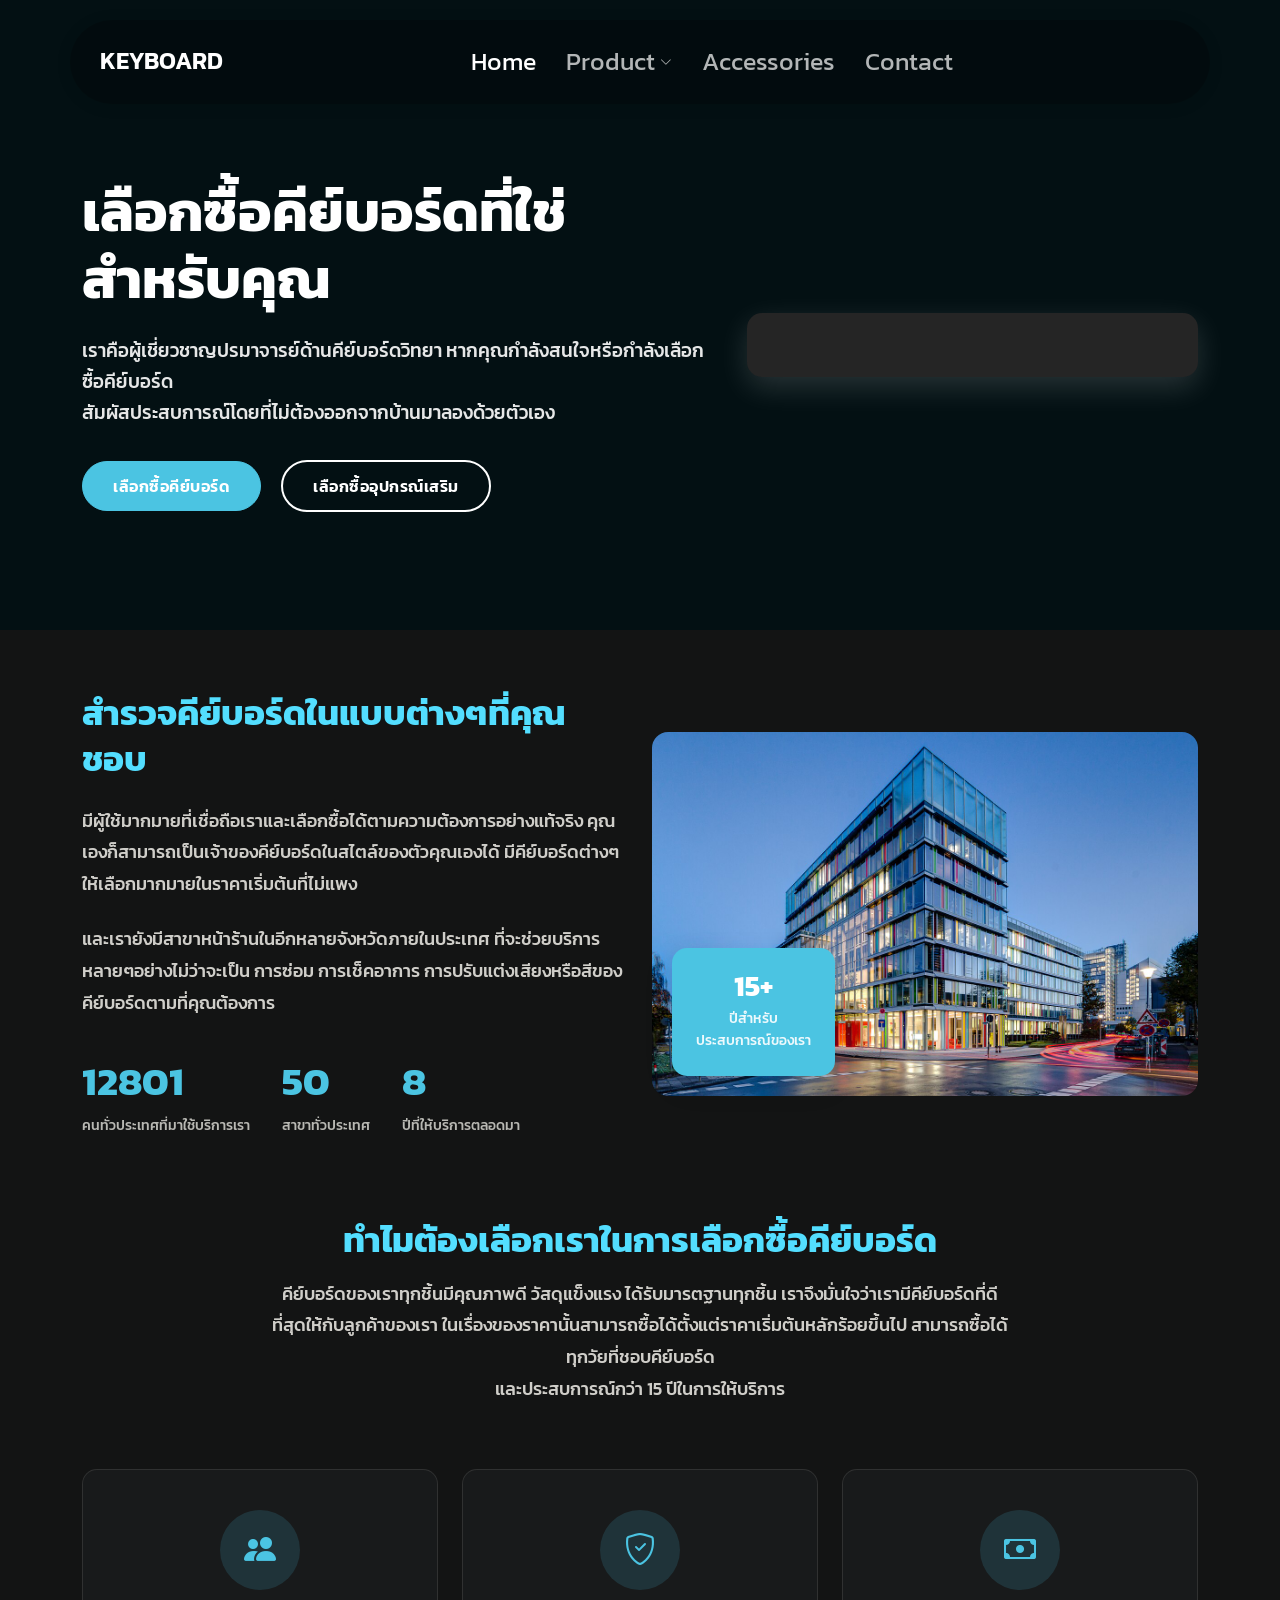
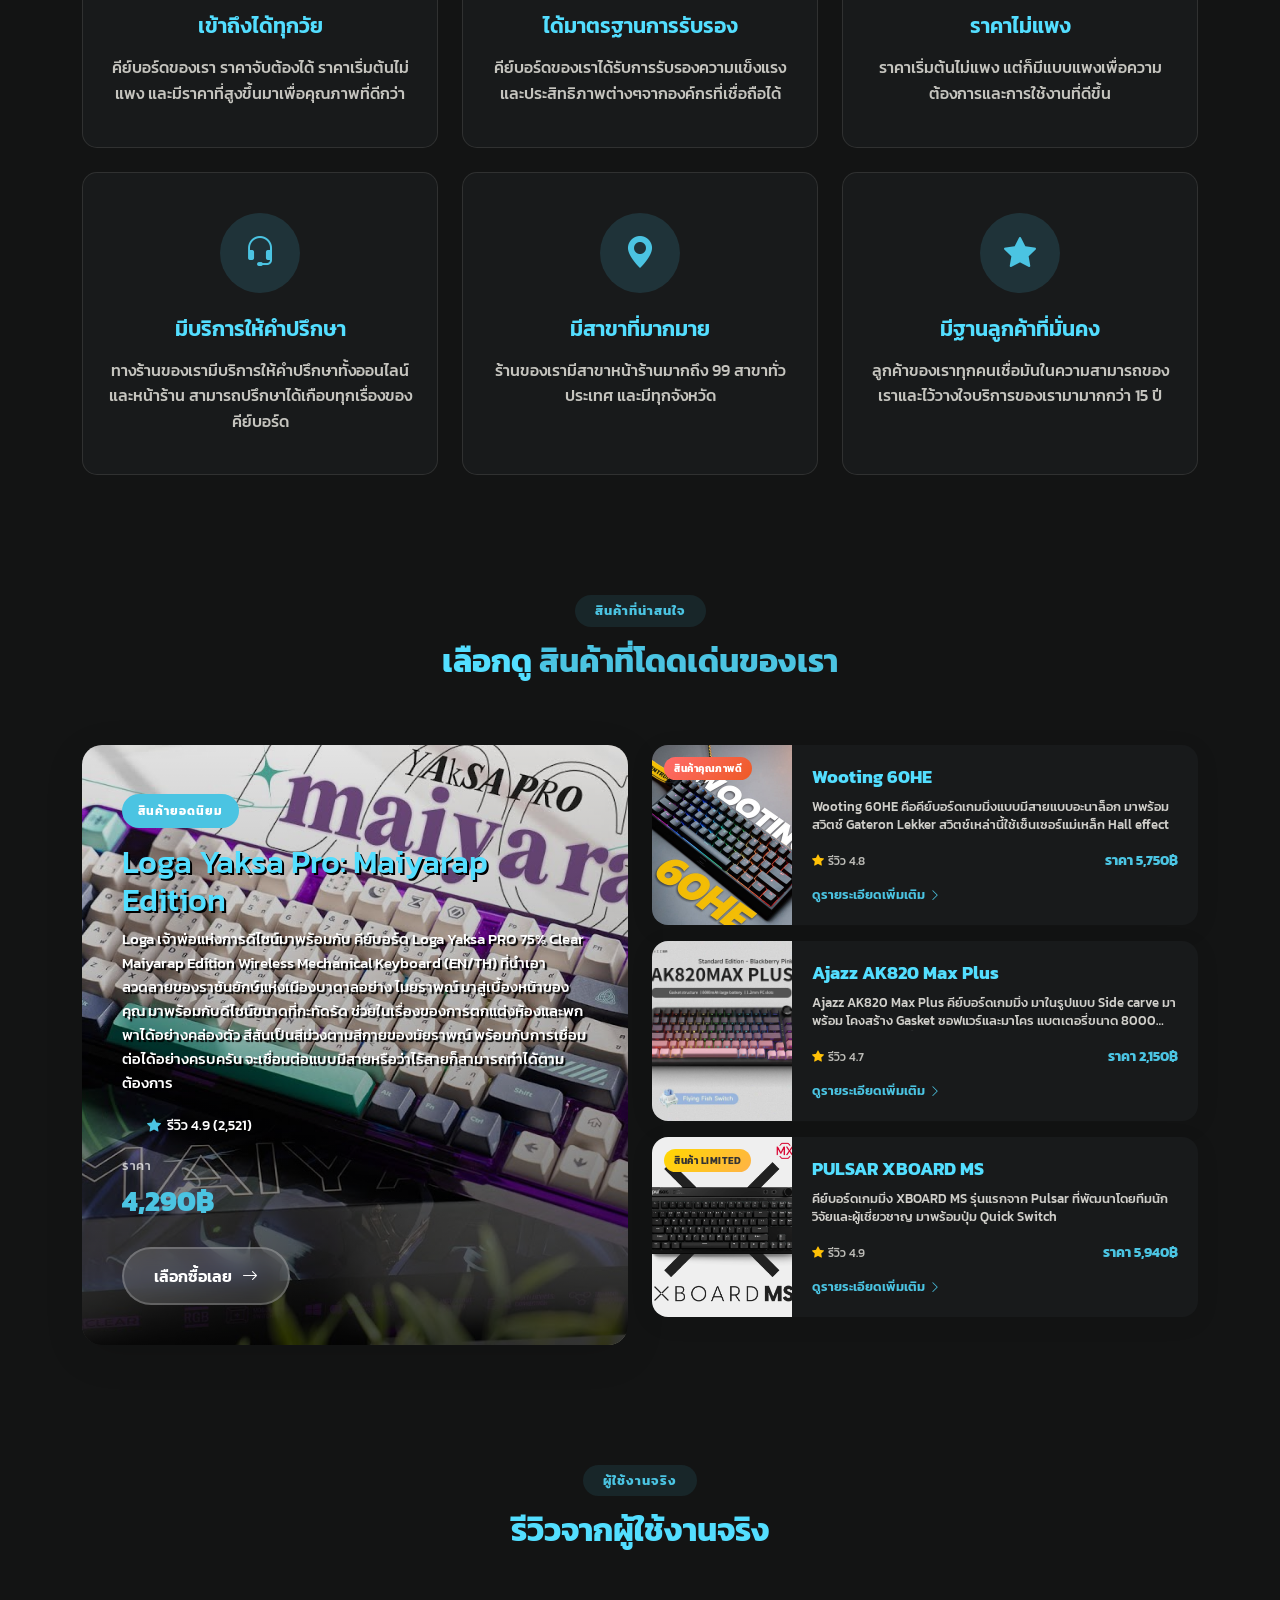
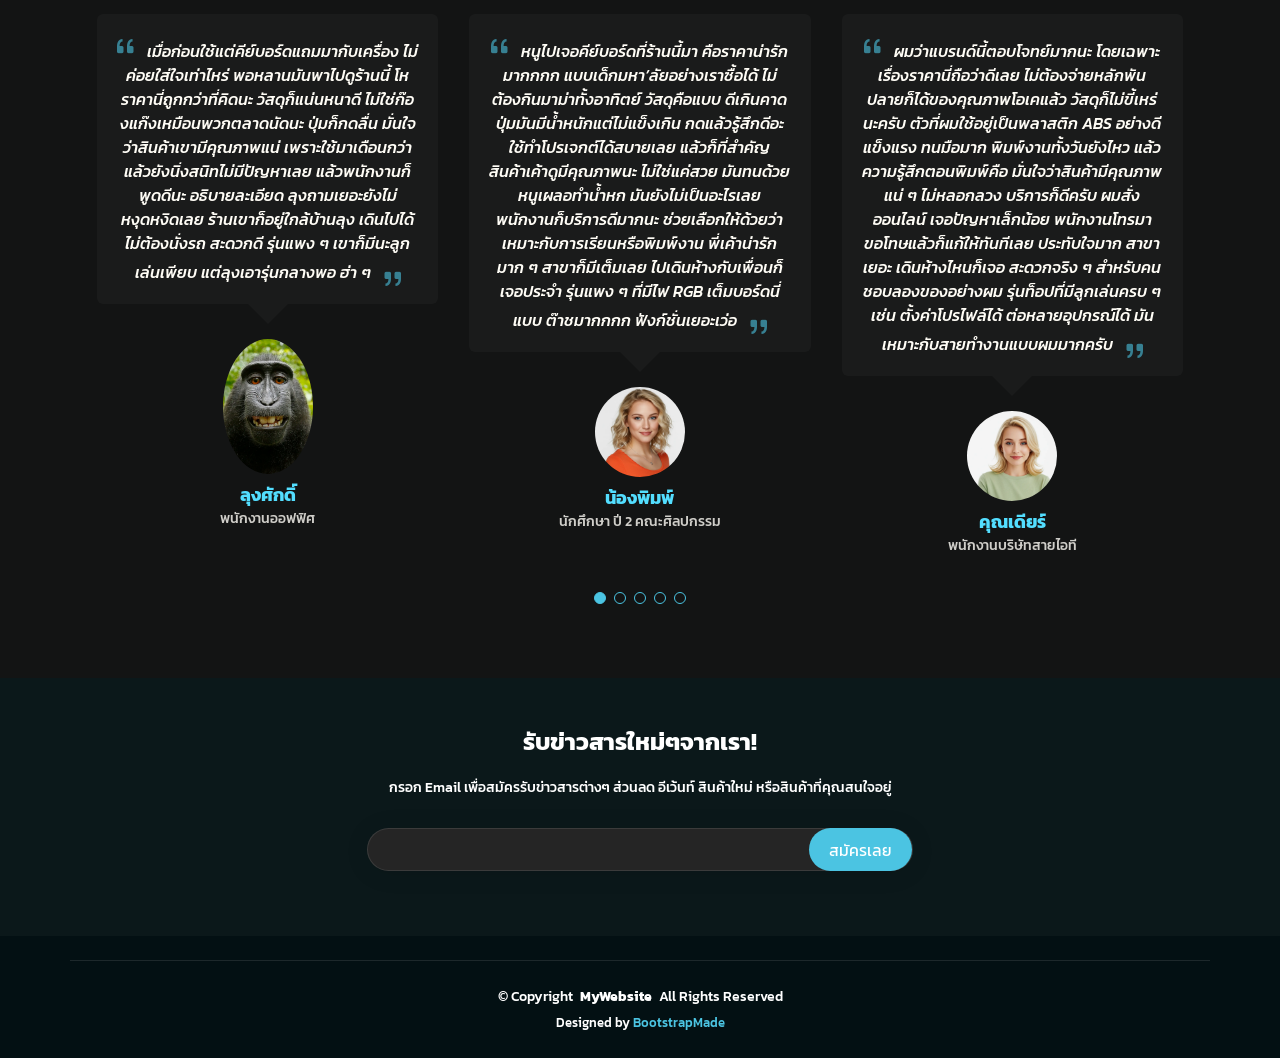
==== commit c97af49f: "finish_Product_Page" ====
--- a/Tour/Tour/index.html
+++ b/Tour/Tour/index.html
@@ -56,7 +56,7 @@
           <!-- <li><a href="about.html">Product</a></li> -->
            <li class="dropdown"><a href="product.html"><span>Product</span> <i class="bi bi-chevron-down toggle-dropdown"></i></a>
             <ul>
-              <li><a href="#">Dropdown 1</a></li>
+              <li><a href = "product.html#loga">Loga Yaksa Pro: Maiyarap Edition</a></li>
                <!-- <li class="dropdown"><a href="#"><span>Deep Dropdown</span> <i class="bi bi-chevron-down toggle-dropdown"></i></a>
                 <ul>
                   <li><a href="#">Deep Dropdown 1</a></li>
@@ -66,13 +66,13 @@
                   <li><a href="#">Deep Dropdown 5</a></li>
                 </ul>
               </li> -->
-              <li><a href="#">Dropdown 2</a></li>
-              <li><a href="#">Dropdown 3</a></li>
-              <li><a href="#">Dropdown 4</a></li>
+              <li ><a href="product.html#wooting">Wooting 60HE</a></li>
+              <li><a href="product.html#ajazz">Ajazz AK820 Max Plus</a></li>
+              <li><a href="product.html#pulsar">PULSAR XBOARD MS</a></li>
             </ul>
           </li>
           <li><a href="accessorie.html">Accessories</a></li>
-          <li><a href="review.html">Review</a></li>
+          <!-- <li><a href="review.html">Review</a></li> -->
           <!-- <li><a href="education.html">Education</a></li> -->
           <!-- <li><a href="blog.html">Contact</a></li>  -->
           <!-- <li class="dropdown"><a href="#"><span>More Pages</span> <i class="bi bi-chevron-down toggle-dropdown"></i></a>
@@ -118,8 +118,8 @@
               <h1 class="hero-title">เลือกซื้อคีย์บอร์ดที่ใช่<br>สำหรับคุณ</h1>
               <p class="hero-subtitle">เราคือผู้เชี่ยวชาญปรมาจารย์ด้านคีย์บอร์ดวิทยา หากคุณกำลังสนใจหรือกำลังเลือกซื้อคีย์บอร์ด<br>สัมผัสประสบการณ์โดยที่ไม่ต้องออกจากบ้านมาลองด้วยตัวเอง </p>
               <div class="hero-buttons">
-                <a href="product.html" class="btn btn-primary me-3">เลือกซื้อ</a>
-                <a href="review.html" class="btn btn-outline">รีวิว</a>
+                <a href="product.html" class="btn btn-primary me-3">เลือกซื้อคีย์บอร์ด</a>
+                <a href="review.html" class="btn btn-outline">เลือกซื้ออุปกรณ์เสริม</a>
               </div>
             </div>
           </div>
@@ -293,7 +293,7 @@
                     <span class="starting-from">ราคา</span>
                     <span class="amount">4,290฿</span>
                   </div>
-                  <a href="#" class="explore-btn">
+                  <a href="product.html#loga" class="explore-btn">
                     <span>เลือกซื้อเลย</span>
                     <i class="bi bi-arrow-right"></i>
                   </a>
@@ -320,7 +320,7 @@
                       <span class="rating"><i class="bi bi-star-fill"></i> รีวิว 4.8</span>
                       <span class="price">ราคา 5,750฿</span>
                     </div>
-                    <a href="destination-details.html" class="quick-link">ดูรายระเอียดเพิ่มเติม <i class="bi bi-chevron-right"></i></a>
+                    <a href="product.html#wooting" class="quick-link">ดูรายระเอียดเพิ่มเติม <i class="bi bi-chevron-right"></i></a>
                   </div>
                 </div>
               </div>
@@ -339,7 +339,7 @@
                       <span class="rating"><i class="bi bi-star-fill"></i> รีวิว 4.7</span>
                       <span class="price">ราคา 2,150฿</span>
                     </div>
-                    <a href="destination-details.html" class="quick-link">ดูรายระเอียดเพิ่มเติม <i class="bi bi-chevron-right"></i></a>
+                    <a href="product.html#ajazz" class="quick-link">ดูรายระเอียดเพิ่มเติม <i class="bi bi-chevron-right"></i></a>
                   </div>
                 </div>
               </div>
@@ -359,7 +359,7 @@
                       <span class="rating"><i class="bi bi-star-fill"></i> รีวิว 4.9</span>
                       <span class="price">ราคา 5,940฿</span>
                     </div>
-                    <a href="destination-details.html" class="quick-link">ดูรายระเอียดเพิ่มเติม <i class="bi bi-chevron-right"></i></a>
+                    <a href="product.html#pulsar" class="quick-link">ดูรายระเอียดเพิ่มเติม <i class="bi bi-chevron-right"></i></a>
                   </div>
                 </div>
               </div>
@@ -502,14 +502,7 @@
 
     </section><!-- /Testimonials Home Section -->
 
-    <!-- Call To Action Section -->
-    <section id="call-to-action" class="call-to-action section light-background">
-
-      <div class="container" data-aos="fade-up" data-aos-delay="100">
-
-
-
-    </section><!-- /Call To Action Section -->
+    
 
   </main>
 
@@ -534,8 +527,7 @@
 
     
 
-      </div>
-    </div>
+      
 
     <div class="container copyright text-center mt-4">
       <p>© <span>Copyright</span> <strong class="px-1 sitename">MyWebsite</strong> <span>All Rights Reserved</span></p>
--- a/Tour/Tour/assets/css/main.css
+++ b/Tour/Tour/assets/css/main.css
@@ -22,11 +22,11 @@
 
 /* Global Colors - The following color variables are used throughout the website. Updating them here will change the color scheme of the entire website */
 :root { 
-  --background-color: #ffffff; /* Background color for the entire website, including individual sections */
-  --default-color: #1e2305; /* Default color used for the majority of the text content across the entire website */
-  --heading-color: #1c4b56; /* Color for headings, subheadings and title throughout the website */
-  --accent-color: #008cad; /* Accent color that represents your brand on the website. It's used for buttons, links, and other elements that need to stand out */
-  --surface-color: #ffffff; /* The surface color is used as a background of boxed elements within sections, such as cards, icon boxes, or other elements that require a visual separation from the global background. */
+  --background-color: #131414; /* Background color for the entire website, including individual sections */
+  --default-color: #FFFDF6; /* Default color used for the majority of the text content across the entire website */
+  --heading-color: #53deff; /* Color for headings, subheadings and title throughout the website */
+  --accent-color: #4bc4e2; /* Accent color that represents your brand on the website. It's used for buttons, links, and other elements that need to stand out */
+  --surface-color: #181a1b; /* The surface color is used as a background of boxed elements within sections, such as cards, icon boxes, or other elements that require a visual separation from the global background. */
   --contrast-color: #ffffff; /* Contrast color for text, ensuring readability against backgrounds of accent, heading, or default colors. */
 }
 
@@ -2374,7 +2374,7 @@
 @media (max-width: 768px) {
   .travel-about .hero-image .floating-stats {
     bottom: -20px;
-    right: -20px;
+    right: 50%;
     gap: 0.5rem;
   }
 }
@@ -2386,6 +2386,8 @@
   text-align: center;
   box-shadow: 0 10px 30px color-mix(in srgb, var(--default-color), transparent 85%);
   min-width: 80px;
+  
+  min-width: 0;
 }
 
 @media (max-width: 768px) {
@@ -3850,6 +3852,8 @@
   margin-bottom: 1rem;
   display: block;
 }
+
+
 
 .travel-tours .special-offers .offer-banner .offer-content .btn-accent {
   background-color: var(--contrast-color);
@@ -8431,6 +8435,8 @@
   }
 }
 
+
+
 /*--------------------------------------------------------------
 # Starter Section Section
 --------------------------------------------------------------*/
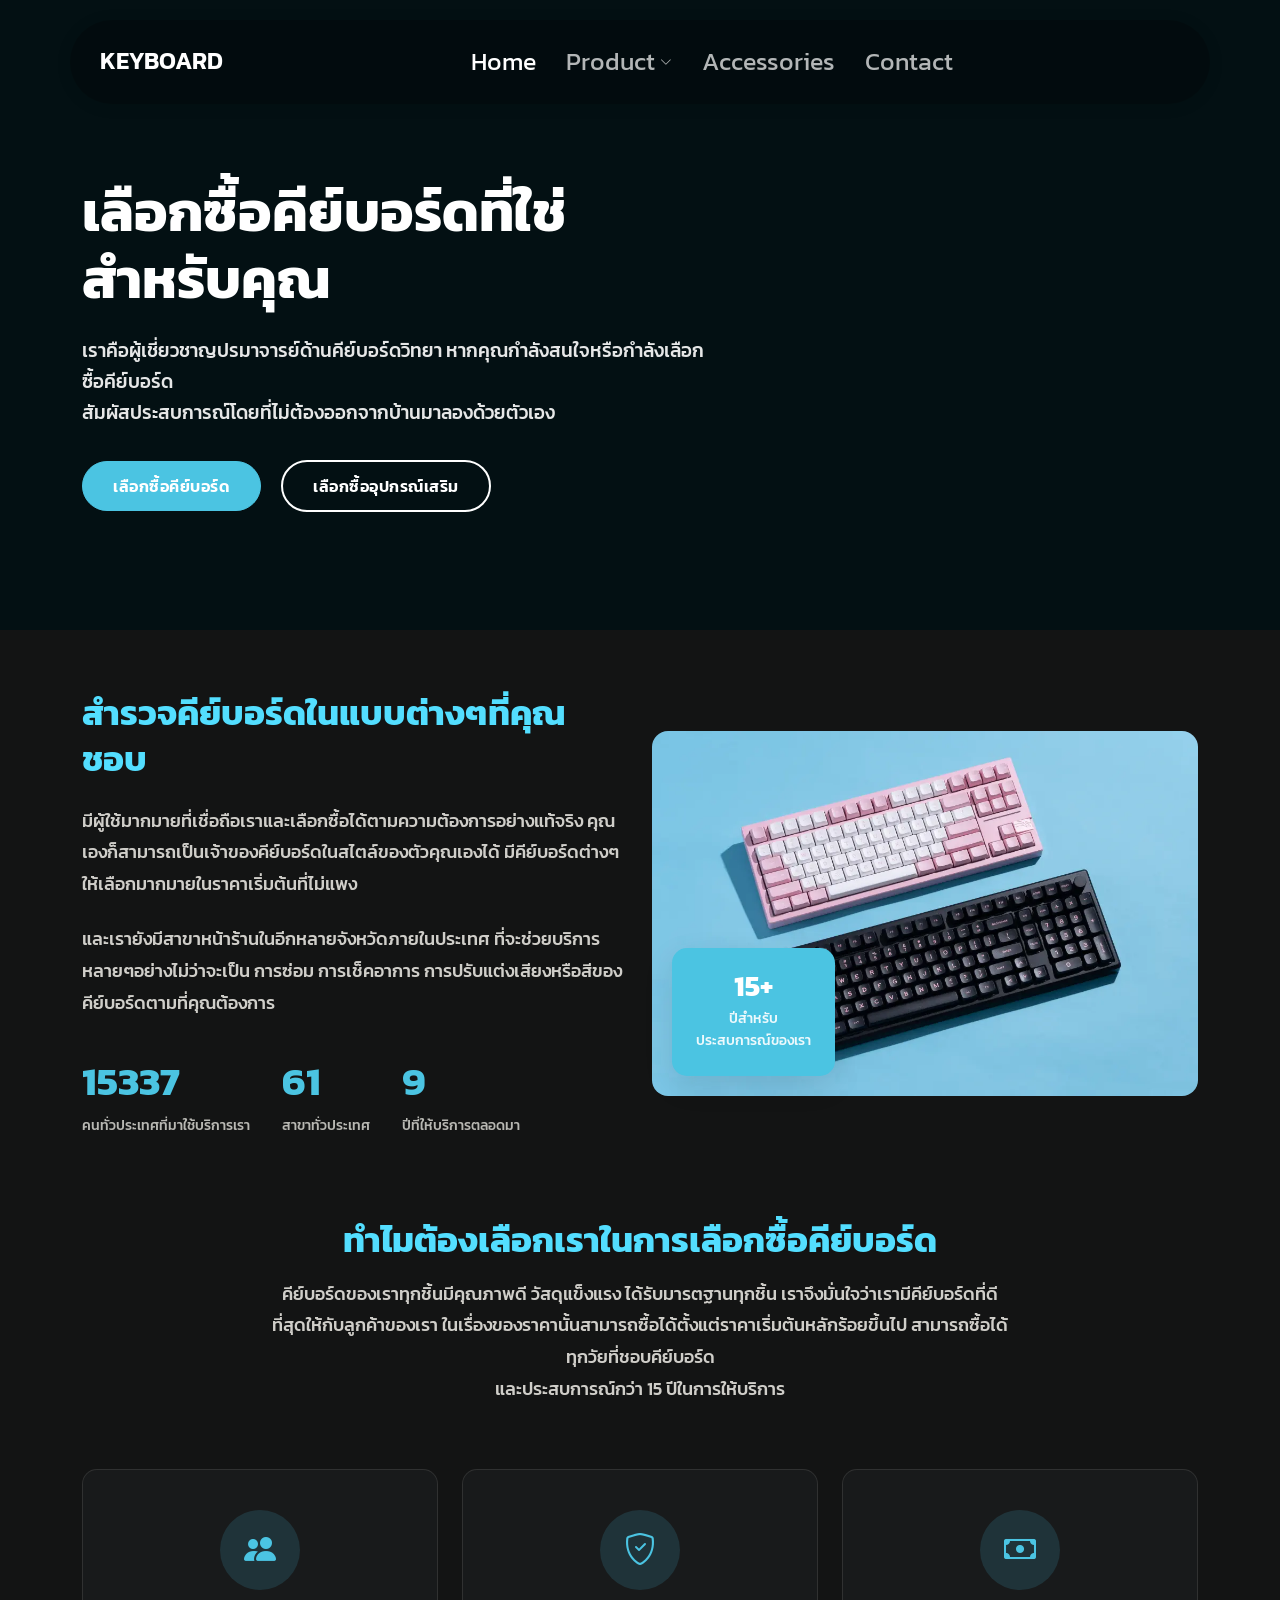
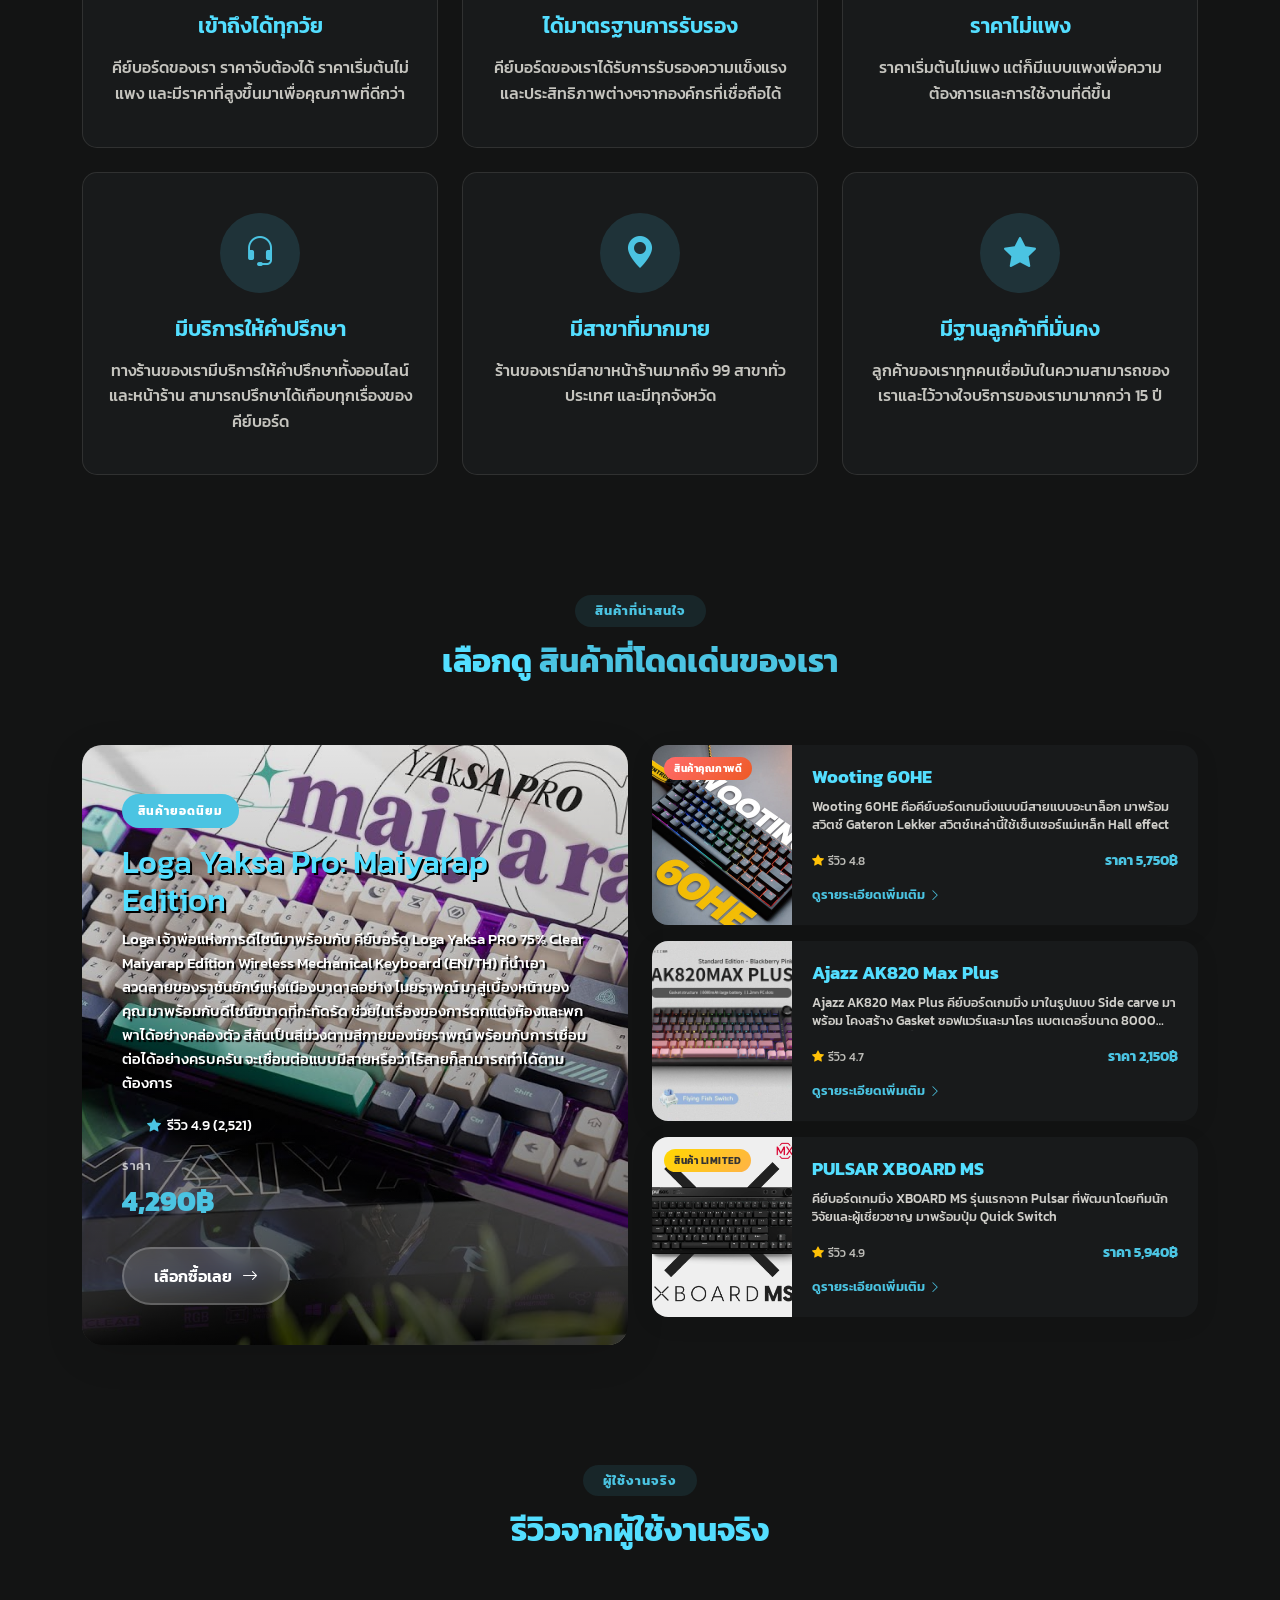
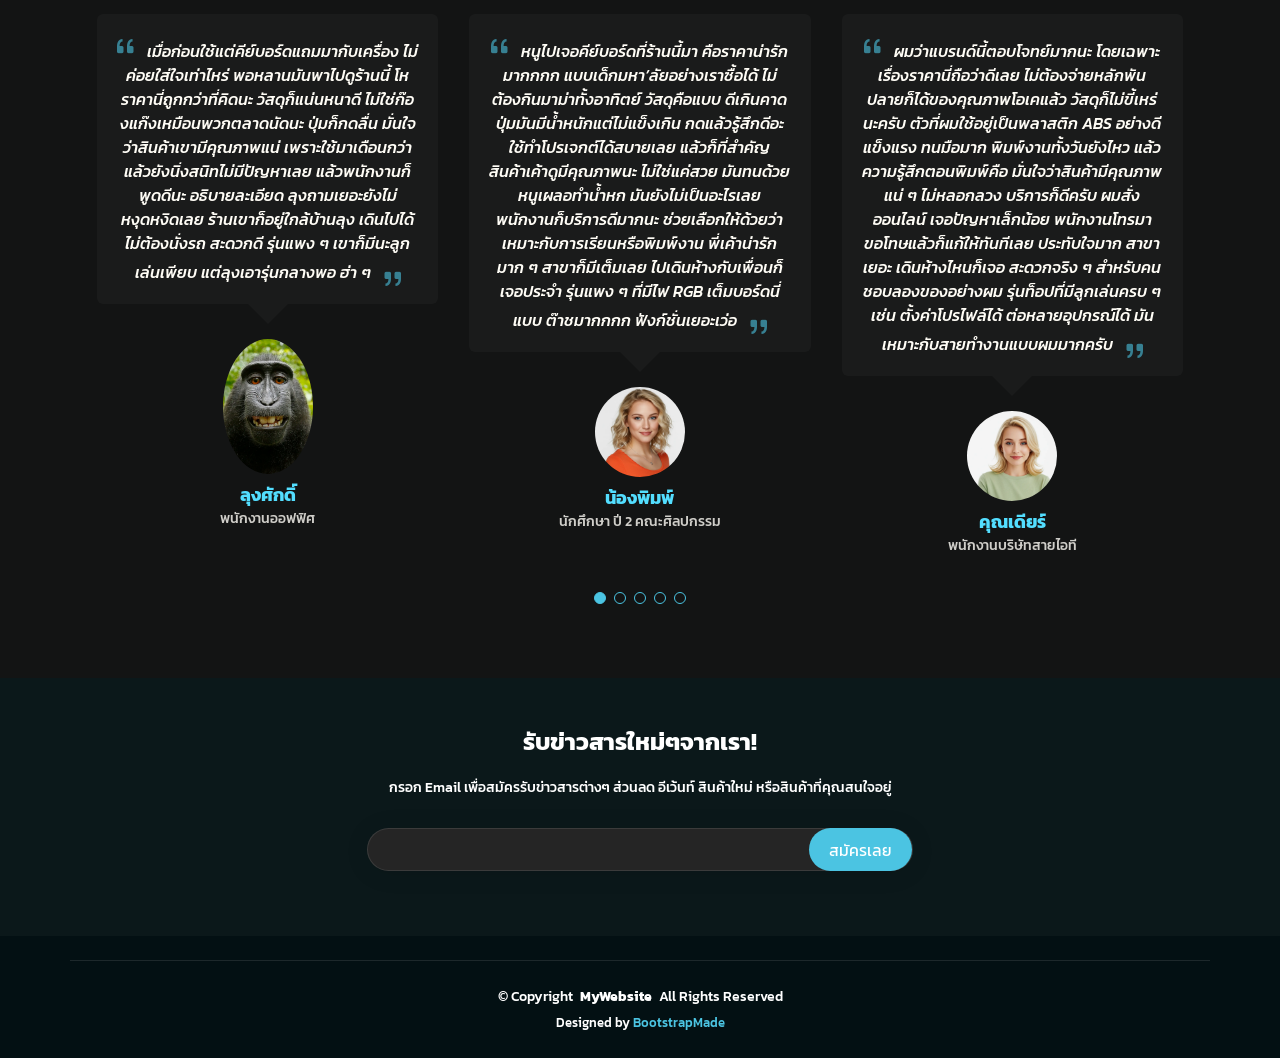
==== commit 887624fb: "complete" ====
--- a/Tour/Tour/index.html
+++ b/Tour/Tour/index.html
@@ -124,14 +124,7 @@
             </div>
           </div>
 
-          <div class="col-lg-5">
-            <div class="booking-form-wrapper" data-aos="fade-left" data-aos-delay="200">
-              <div class="booking-form">
-                <img src="" alt="" id="indexPersonPFP">
-                
-              </div>
-            </div>
-          </div>
+          
         </div>
       </div>
 
@@ -167,7 +160,7 @@
           </div>
           <div class="col-lg-6" data-aos="fade-left" data-aos-delay="300">
             <div class="about-image">
-              <img src="assets/img/gallery/company.jpg" alt="Travel Experience" class="img-fluid rounded-4">
+              <img src="assets/img/keyboard/kecomp.jpg" alt="Travel Experience" class="img-fluid rounded-4">
               <div class="experience-badge">
                 <div class="experience-number">15+</div>
                 <div class="experience-text">ปีสำหรับ<br>ประสบการณ์ของเรา</div>
--- a/Tour/Tour/assets/css/main.css
+++ b/Tour/Tour/assets/css/main.css
@@ -8181,6 +8181,9 @@
   }
 }
 
+
+
+
 /*--------------------------------------------------------------
 # Error 404 Section
 --------------------------------------------------------------*/
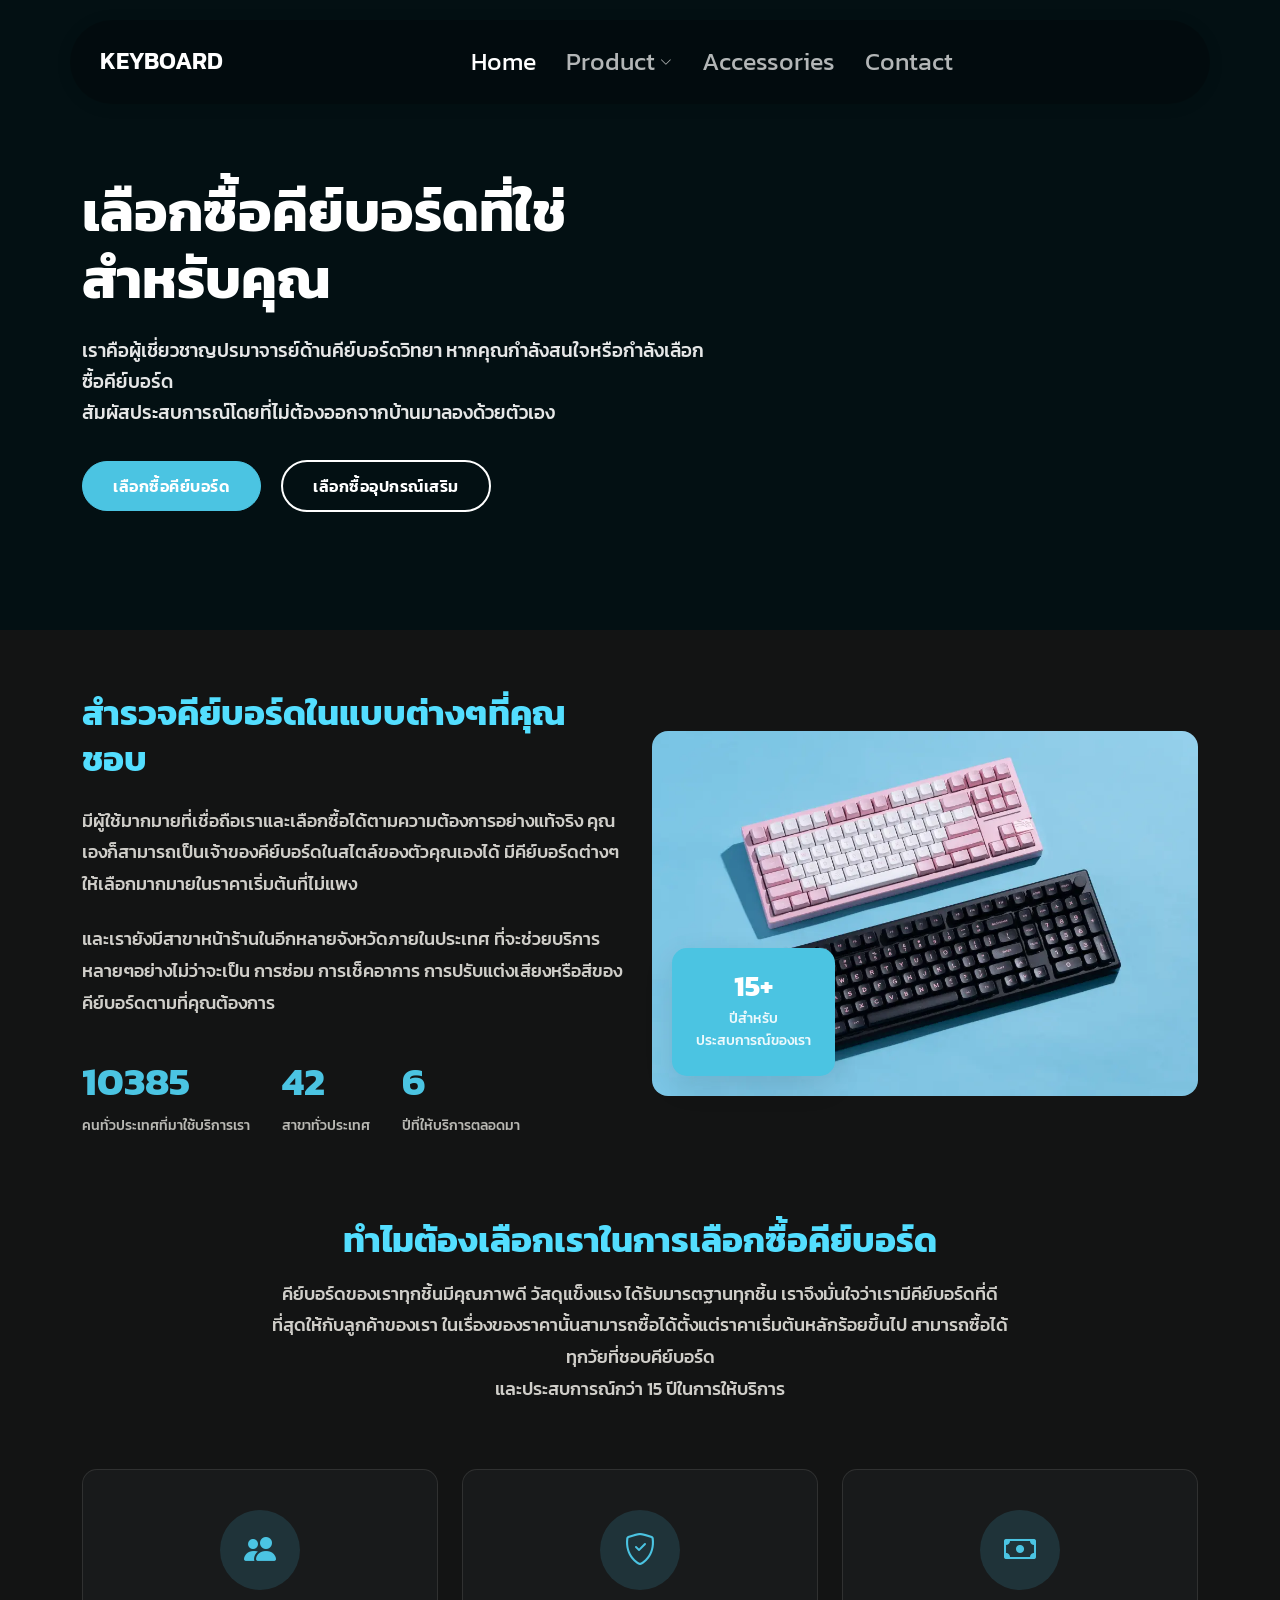
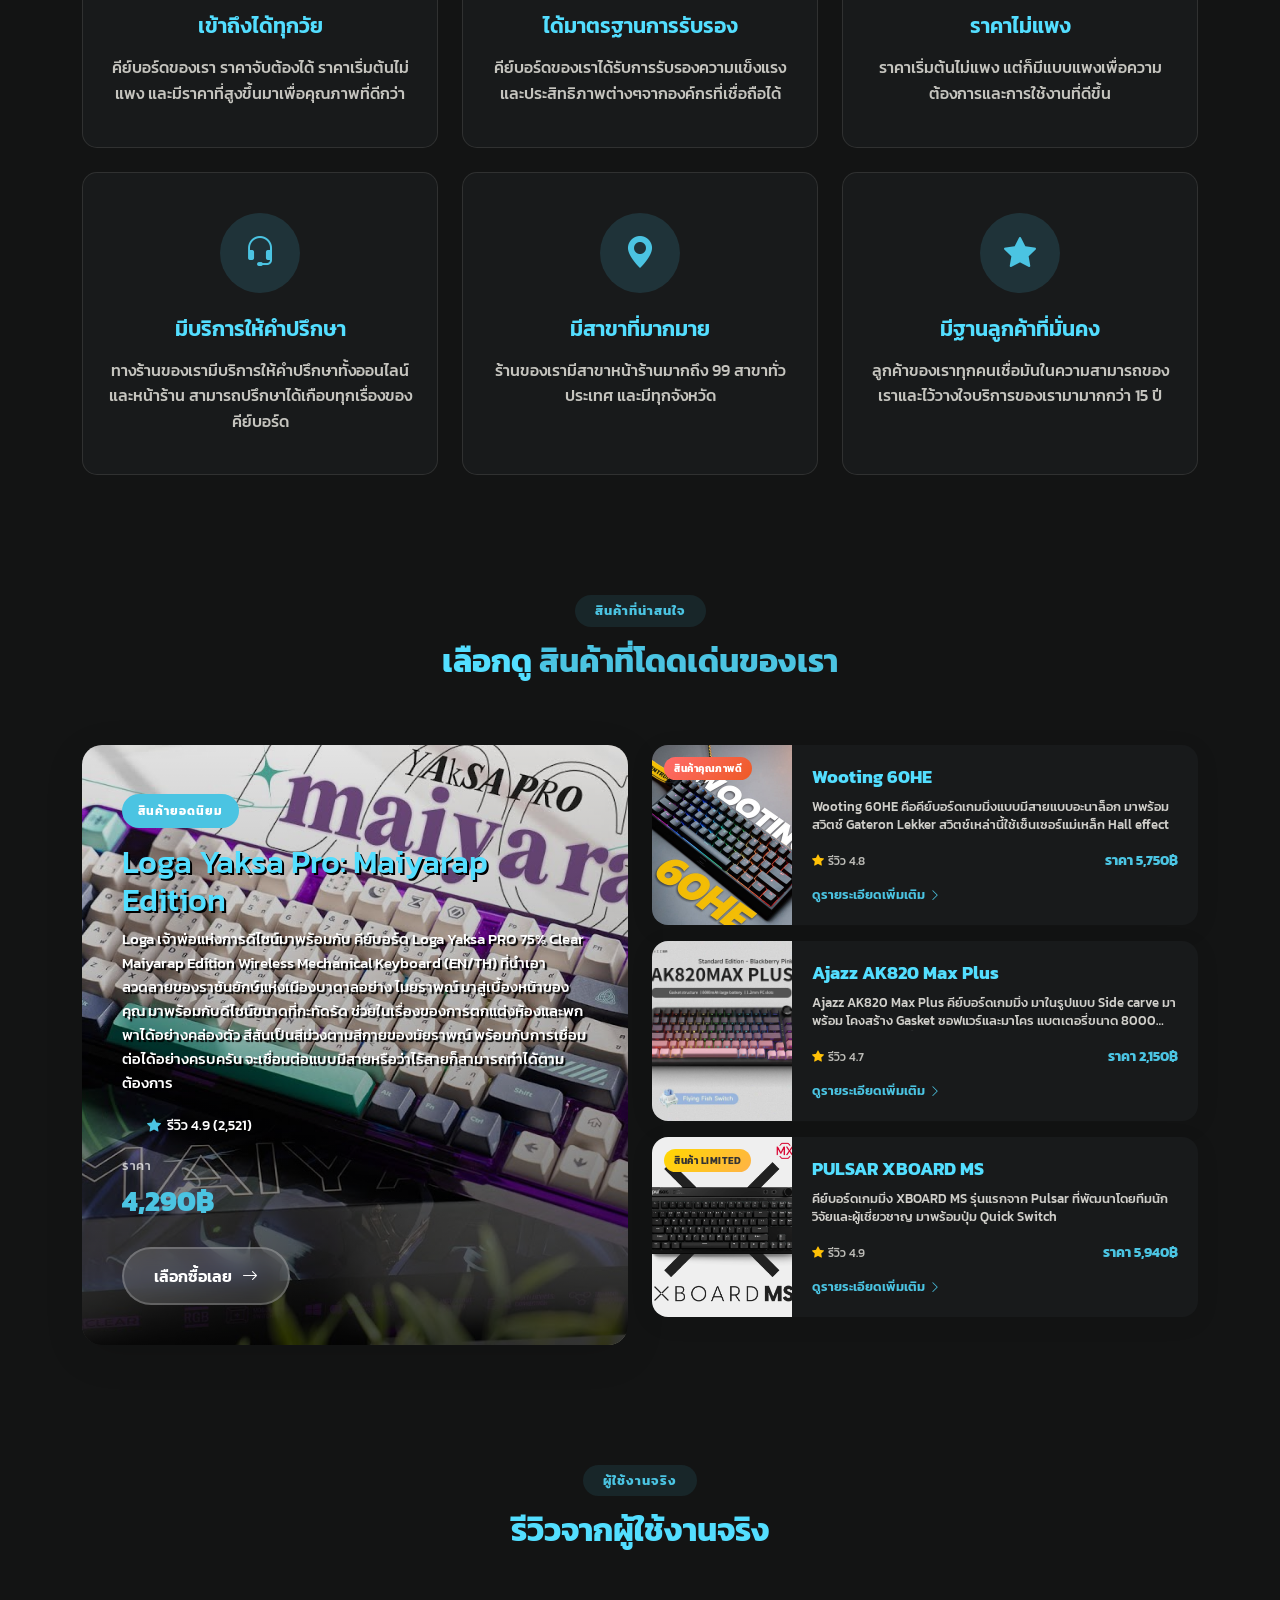
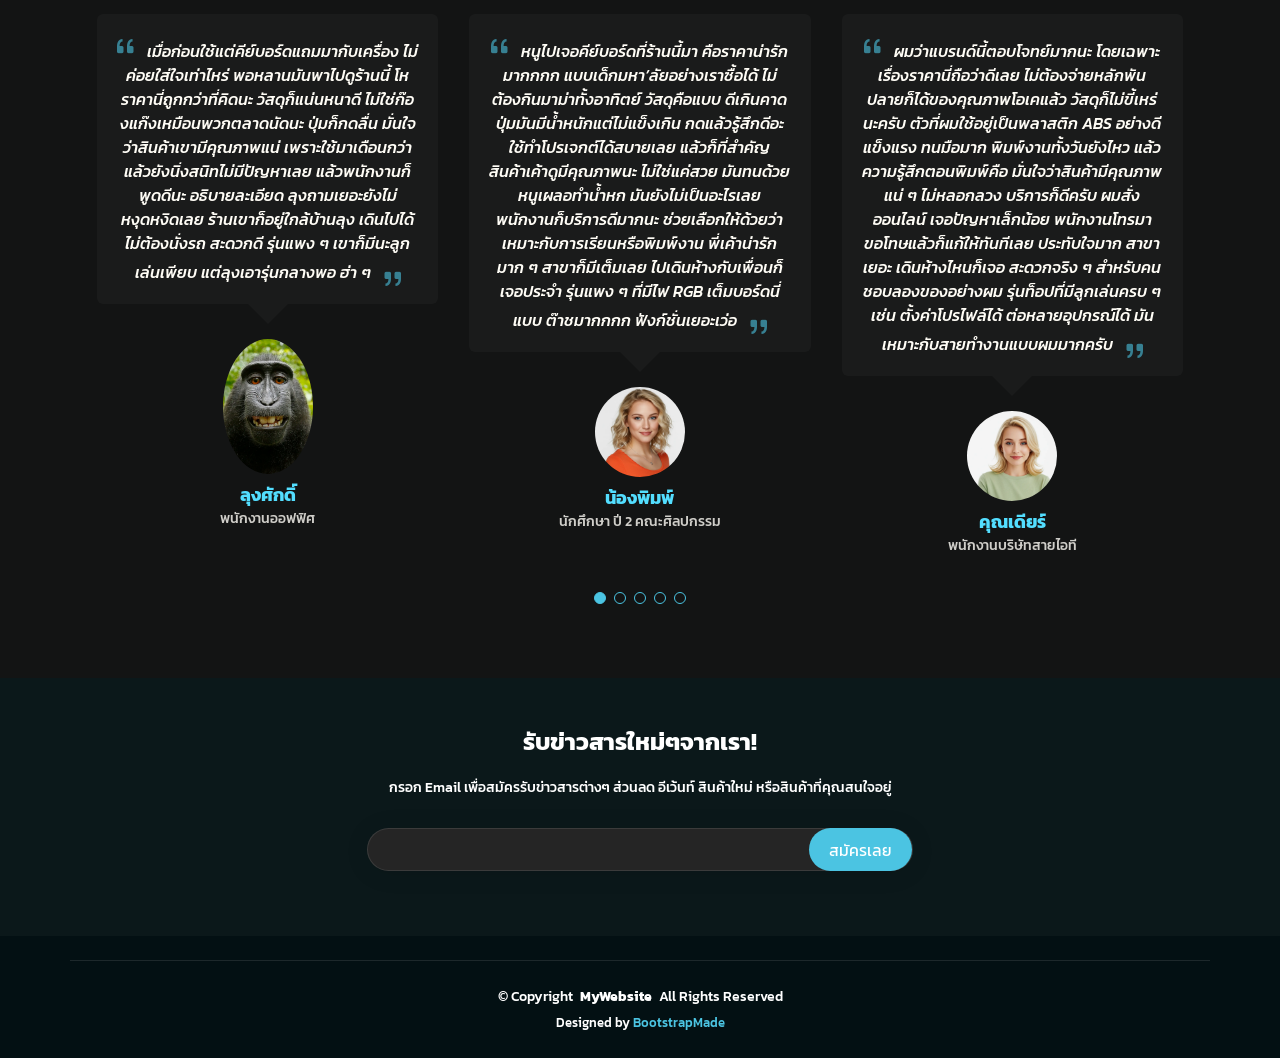
==== commit e1d01e18: "-" ====
--- a/Tour/Tour/index.html
+++ b/Tour/Tour/index.html
@@ -1,559 +1,559 @@
-<!DOCTYPE html>
-<html lang="en">
-
-<head>
-  <meta charset="utf-8">
-  <meta content="width=device-width, initial-scale=1.0" name="viewport">
-  <title>Index - Tour Bootstrap Template</title>
-  <meta name="description" content="">
-  <meta name="keywords" content="">
-
-  <!-- Favicons -->
-  <link href="assets/img/favicon.png" rel="icon">
-  <link href="assets/img/apple-touch-icon.png" rel="apple-touch-icon">
-
-  <!-- Fonts -->
-  
-  <link rel="preconnect" href="https://fonts.googleapis.com">
-  <link rel="preconnect" href="https://fonts.gstatic.com" crossorigin>
-  <link href="https://fonts.googleapis.com/css2?family=Kanit:ital,wght@0,100;0,200;0,300;0,400;0,500;0,600;0,700;0,800;0,900;1,100;1,200;1,300;1,400;1,500;1,600;1,700;1,800;1,900&display=swap" rel="stylesheet">
-
-
-
-  <!-- Vendor CSS Files -->
-  <link href="assets/vendor/bootstrap/css/bootstrap.min.css" rel="stylesheet">
-  <link href="assets/vendor/bootstrap-icons/bootstrap-icons.css" rel="stylesheet">
-  <link href="assets/vendor/aos/aos.css" rel="stylesheet">
-  <link href="assets/vendor/swiper/swiper-bundle.min.css" rel="stylesheet">
-  <link href="assets/vendor/glightbox/css/glightbox.min.css" rel="stylesheet">
-
-  <!-- Main CSS File -->
-  <link href="assets/css/main.css" rel="stylesheet">
-
-  <!-- =======================================================
-  * Template Name: Tour
-  * Template URL: https://bootstrapmade.com/tour-bootstrap-travel-website-template/
-  * Updated: Jul 01 2025 with Bootstrap v5.3.7
-  * Author: BootstrapMade.com
-  * License: https://bootstrapmade.com/license/
-  ======================================================== -->
-</head>
-
-<body class="index-page">
-
-  <header id="header" class="header d-flex align-items-center fixed-top">
-    <div class="header-container container-fluid container-xl position-relative d-flex align-items-center justify-content-between">
-
-      <a href="index.html" class="logo d-flex align-items-center me-auto me-xl-0">
-        <!-- Uncomment the line below if you also wish to use an image logo -->
-        <!-- <img src="assets/img/logo.webp" alt=""> -->
-        <h1 class="sitename">KEYBOARD</h1>
-      </a>
-
-      <nav id="navmenu" class="navmenu">
-        <ul>
-          <li><a href="index.html" class="active">Home</a></li>
-          <!-- <li><a href="about.html">Product</a></li> -->
-           <li class="dropdown"><a href="product.html"><span>Product</span> <i class="bi bi-chevron-down toggle-dropdown"></i></a>
-            <ul>
-              <li><a href = "product.html#loga">Loga Yaksa Pro: Maiyarap Edition</a></li>
-               <!-- <li class="dropdown"><a href="#"><span>Deep Dropdown</span> <i class="bi bi-chevron-down toggle-dropdown"></i></a>
-                <ul>
-                  <li><a href="#">Deep Dropdown 1</a></li>
-                  <li><a href="#">Deep Dropdown 2</a></li>
-                  <li><a href="#">Deep Dropdown 3</a></li>
-                  <li><a href="#">Deep Dropdown 4</a></li>
-                  <li><a href="#">Deep Dropdown 5</a></li>
-                </ul>
-              </li> -->
-              <li ><a href="product.html#wooting">Wooting 60HE</a></li>
-              <li><a href="product.html#ajazz">Ajazz AK820 Max Plus</a></li>
-              <li><a href="product.html#pulsar">PULSAR XBOARD MS</a></li>
-            </ul>
-          </li>
-          <li><a href="accessorie.html">Accessories</a></li>
-          <!-- <li><a href="review.html">Review</a></li> -->
-          <!-- <li><a href="education.html">Education</a></li> -->
-          <!-- <li><a href="blog.html">Contact</a></li>  -->
-          <!-- <li class="dropdown"><a href="#"><span>More Pages</span> <i class="bi bi-chevron-down toggle-dropdown"></i></a>
-            <ul>
-              <li><a href="destination-details.html">Destination Details</a></li>
-              <li><a href="tour-details.html">Tour Details</a></li>
-              <li><a href="booking.html">Booking</a></li>
-              <li><a href="testimonials">Testimonials</a></li>
-              <li><a href="faq.html">Frequently Asked Questions</a></li>
-              <li><a href="blog-details.html">Blog Details</a></li>
-              <li><a href="terms.html">Terms</a></li>
-              <li><a href="privacy.html">Privacy</a></li>
-              <li><a href="404.html">404</a></li>
-            </ul>
-          </li> -->
-         
-          <li><a href="contact.html">Contact</a></li>
-        </ul>
-        <i class="mobile-nav-toggle d-xl-none bi bi-list"></i>
-      </nav>
-
-      <a class="btn-getstarted" href="destiantios.html"></a>
-
-    </div>
-  </header>
-
-  <main class="main">
-
-    <!-- Travel Hero Section -->
-    <section id="travel-hero" class="travel-hero section dark-background">
-
-      <div class="hero-background">
-        <video autoplay="" muted="" loop="">
-          <source src="assets/img/keyboard/KeyboardClip.mp4" type="video/mp4">
-        </video>
-        <div class="hero-overlay"></div>
-      </div>
-
-      <div class="container position-relative">
-        <div class="row align-items-center">
-          <div class="col-lg-7">
-            <div class="hero-text" data-aos="fade-up" data-aos-delay="100">
-              <h1 class="hero-title">เลือกซื้อคีย์บอร์ดที่ใช่<br>สำหรับคุณ</h1>
-              <p class="hero-subtitle">เราคือผู้เชี่ยวชาญปรมาจารย์ด้านคีย์บอร์ดวิทยา หากคุณกำลังสนใจหรือกำลังเลือกซื้อคีย์บอร์ด<br>สัมผัสประสบการณ์โดยที่ไม่ต้องออกจากบ้านมาลองด้วยตัวเอง </p>
-              <div class="hero-buttons">
-                <a href="product.html" class="btn btn-primary me-3">เลือกซื้อคีย์บอร์ด</a>
-                <a href="review.html" class="btn btn-outline">เลือกซื้ออุปกรณ์เสริม</a>
-              </div>
-            </div>
-          </div>
-
-          
-        </div>
-      </div>
-
-    </section><!-- /Travel Hero Section -->
-
-    <!-- Why Us Section -->
-    <section id="why-us" class="why-us section">
-
-      <div class="container" data-aos="fade-up" data-aos-delay="100">
-
-        <!-- About Us Content -->
-        <div class="row align-items-center mb-5">
-          <div class="col-lg-6" data-aos="fade-right" data-aos-delay="200">
-            <div class="content">
-              <h3>สำรวจคีย์บอร์ดในแบบต่างๆที่คุณชอบ</h3>
-              <p>   มีผู้ใช้มากมายที่เชื่อถือเราและเลือกซื้อได้ตามความต้องการอย่างแท้จริง คุณเองก็สามารถเป็นเจ้าของคีย์บอร์ดในสไตล์ของตัวคุณเองได้ มีคีย์บอร์ดต่างๆให้เลือกมากมายในราคาเริ่มต้นที่ไม่แพง</p>
-              <p>และเรายังมีสาขาหน้าร้านในอีกหลายจังหวัดภายในประเทศ ที่จะช่วยบริการหลายๆอย่างไม่ว่าจะเป็น การซ่อม การเช็คอาการ การปรับแต่งเสียงหรือสีของคีย์บอร์ดตามที่คุณต้องการ</p>
-              <div class="stats-row">
-                <div class="stat-item">
-                  <span data-purecounter-start="0" data-purecounter-end="24152" data-purecounter-duration="2" class="purecounter">0</span>
-                  <div class="stat-label">คนทั่วประเทศที่มาใช้บริการเรา</div>
-                </div>
-                <div class="stat-item">
-                  <span data-purecounter-start="0" data-purecounter-end="99" data-purecounter-duration="2" class="purecounter">0</span>
-                  <div class="stat-label">สาขาทั่วประเทศ</div>
-                </div>
-                <div class="stat-item">
-                  <span data-purecounter-start="0" data-purecounter-end="15" data-purecounter-duration="2" class="purecounter">0</span>
-                  <div class="stat-label">ปีที่ให้บริการตลอดมา</div>
-                </div>
-              </div>
-            </div>
-          </div>
-          <div class="col-lg-6" data-aos="fade-left" data-aos-delay="300">
-            <div class="about-image">
-              <img src="assets/img/keyboard/kecomp.jpg" alt="Travel Experience" class="img-fluid rounded-4">
-              <div class="experience-badge">
-                <div class="experience-number">15+</div>
-                <div class="experience-text">ปีสำหรับ<br>ประสบการณ์ของเรา</div>
-              </div>
-            </div>
-          </div>
-        </div><!-- End About Us Content -->
-
-        <!-- Why Choose Us -->
-        <div class="why-choose-section">
-          <div class="row justify-content-center">
-            <div class="col-lg-8 text-center mb-5" data-aos="fade-up" data-aos-delay="100">
-              <h3>ทำไมต้องเลือกเราในการเลือกซื้อคีย์บอร์ด</h3>
-              <p>คีย์บอร์ดของเราทุกชิ้นมีคุณภาพดี วัสดุแข็งแรง ได้รับมารตฐานทุกชิ้น เราจึงมั่นใจว่าเรามีคีย์บอร์ดที่ดีที่สุดให้กับลูกค้าของเรา ในเรื่องของราคานั้นสามารถซื้อได้ตั้งแต่ราคาเริ่มต้นหลักร้อยขึ้นไป 
-                สามารถซื้อได้ทุกวัยที่ชอบคีย์บอร์ด <br>และประสบการณ์กว่า 15 ปีในการให้บริการ</p>
-            </div>
-          </div>
-
-          <div class="row g-4">
-            <div class="col-lg-4 col-md-6" data-aos="fade-up" data-aos-delay="200">
-              <div class="feature-card">
-                <div class="feature-icon">
-                  <i class="bi bi-people-fill"></i>
-                </div>
-                <h4>เข้าถึงได้ทุกวัย</h4>
-                <p>คีย์บอร์ดของเรา ราคาจับต้องได้ ราคาเริ่มต้นไม่แพง และมีราคาที่สูงขึ้นมาเพื่อคุณภาพที่ดีกว่า</p>
-              </div>
-            </div>
-
-            <div class="col-lg-4 col-md-6" data-aos="fade-up" data-aos-delay="250">
-              <div class="feature-card">
-                <div class="feature-icon">
-                  <i class="bi bi-shield-check"></i>
-                </div>
-                <h4>ได้มาตรฐานการรับรอง</h4>
-                <p>คีย์บอร์ดของเราได้รับการรับรองความแข็งแรงและประสิทธิภาพต่างๆจากองค์กรที่เชื่อถือได้</p>
-              </div>
-            </div>
-
-            <div class="col-lg-4 col-md-6" data-aos="fade-up" data-aos-delay="300">
-              <div class="feature-card">
-                <div class="feature-icon">
-                  <i class="bi bi-cash"></i>
-                </div>
-                <h4>ราคาไม่แพง</h4>
-                <p>ราคาเริ่มต้นไม่แพง แต่ก็มีแบบแพงเพื่อความต้องการและการใช้งานที่ดีขึ้น</p>
-              </div>
-            </div>
-
-            <div class="col-lg-4 col-md-6" data-aos="fade-up" data-aos-delay="350">
-              <div class="feature-card">
-                <div class="feature-icon">
-                  <i class="bi bi-headset"></i>
-                </div>
-                <h4>มีบริการให้คำปรึกษา</h4>
-                <p>ทางร้านของเรามีบริการให้คำปรึกษาทั้งออนไลน์และหน้าร้าน สามารถปรึกษาได้เกือบทุกเรื่องของคีย์บอร์ด</p>
-              </div>
-            </div>
-
-            <div class="col-lg-4 col-md-6" data-aos="fade-up" data-aos-delay="400">
-              <div class="feature-card">
-                <div class="feature-icon">
-                  <i class="bi bi-geo-alt-fill"></i>
-                </div>
-                <h4>มีสาขาที่มากมาย</h4>
-                <p>ร้านของเรามีสาขาหน้าร้านมากถึง 99 สาขาทั่วประเทศ และมีทุกจังหวัด</p>
-              </div>
-            </div>
-
-            <div class="col-lg-4 col-md-6" data-aos="fade-up" data-aos-delay="450">
-              <div class="feature-card">
-                <div class="feature-icon">
-                  <i class="bi bi-star-fill"></i>
-                </div>
-                <h4>มีฐานลูกค้าที่มั่นคง</h4>
-                <p>ลูกค้าของเราทุกคนเชื่อมันในความสามารถของเราและไว้วางใจบริการของเรามามากกว่า 15 ปี</p>
-              </div>
-            </div>
-          </div><!-- End Features Grid -->
-        </div><!-- End Why Choose Us -->
-
-      </div>
-
-    </section><!-- /Why Us Section -->
-
-    <!-- Featured Destinations Section -->
-    <section id="featured-destinations" class="featured-destinations section">
-
-      <!-- Section Title -->
-      <div class="container section-title" data-aos="fade-up">
-        <h2>สินค้าที่น่าสนใจ</h2>
-        <div><span>เลือกดู</span> <span class="description-title">สินค้าที่โดดเด่นของเรา</span></div>
-      </div><!-- End Section Title -->
-
-      <div class="container" data-aos="fade-up" data-aos-delay="100">
-
-        <div class="row">
-
-          <div class="col-lg-6" data-aos="zoom-in" data-aos-delay="200">
-            <div class="featured-destination">
-              <div class="destination-overlay">
-                <img src="assets/img/keyboard/maxresdefault.jpg" alt="Tropical Paradise" class="img-fluid">
-                <div class="destination-info">
-                  <span class="destination-tag">สินค้ายอดนิยม</span>
-                  <h2> 
-                  
-                    Loga Yaksa Pro: Maiyarap Edition
-                    
-                  </h2>
-                
-                  <p class="description">Loga เจ้าพ่อแห่งการดีไซน์มาพร้อมกับ คีย์บอร์ด Loga Yaksa PRO 75% Clear Maiyarap Edition Wireless Mechanical Keyboard (EN/TH) ที่นำเอาลวดลายของราชันยักษ์แห่งเมืองบาดาลอย่าง ไมยราพณ์ มาสู่เบื้องหน้าของคุณ มาพร้อมกับดีไซน์ขนาดที่กะทัดรัด ช่วยในเรื่องของการตกแต่งห้องและพกพาได้อย่างคล่องตัว สีสันเป็นสีม่วงตามสีกายของมัยราพณ์ พร้อมกับการเชื่อมต่อได้อย่างครบครัน จะเชื่อมต่อแบบมีสายหรือว่าไร้สายก็สามารถทำได้ตามต้องการ</p>
-                  <div class="destination-meta">
-                    <div class="tours-count">
-                      
-                      <span></span>
-                    </div>
-                    <div class="rating">
-                      <i class="bi bi-star-fill"></i>
-                      <span>รีวิว 4.9 (2,521)</span>
-                    </div>
-                  </div>
-                  <div class="price-info">
-                    <span class="starting-from">ราคา</span>
-                    <span class="amount">4,290฿</span>
-                  </div>
-                  <a href="product.html#loga" class="explore-btn">
-                    <span>เลือกซื้อเลย</span>
-                    <i class="bi bi-arrow-right"></i>
-                  </a>
-                </div>
-              </div>
-            </div>
-          </div>
-
-          <div class="col-lg-6">
-            <div class="row g-3">
-
-              <div class="col-12" data-aos="fade-left" data-aos-delay="300">
-                <div class="compact-destination">
-                  <div class="destination-image">
-                    <img src="assets/img/keyboard/wootingHE60.jpg" alt="Mountain Adventure" class="img-fluid">
-                    <div class="badge-offer">สินค้าคุณภาพดี</div>
-                  </div>
-                  <div class="destination-details">
-                    <h4>Wooting 60HE</h4>
-                   
-                    <p class="brief">Wooting 60HE คือคีย์บอร์ดเกมมิ่งแบบมีสายแบบอะนาล็อก มาพร้อมสวิตช์ Gateron Lekker สวิตช์เหล่านี้ใช้เซ็นเซอร์แม่เหล็ก Hall effect </p>
-                    <div class="stats-row">
-                      
-                      <span class="rating"><i class="bi bi-star-fill"></i> รีวิว 4.8</span>
-                      <span class="price">ราคา 5,750฿</span>
-                    </div>
-                    <a href="product.html#wooting" class="quick-link">ดูรายระเอียดเพิ่มเติม <i class="bi bi-chevron-right"></i></a>
-                  </div>
-                </div>
-              </div>
-
-              <div class="col-12" data-aos="fade-left" data-aos-delay="400">
-                <div class="compact-destination">
-                  <div class="destination-image">
-                    <img src="assets/img/keyboard/ajazz_ajazz_ak820.jpg" alt="Cultural Heritage" class="img-fluid">
-                  </div>
-                  <div class="destination-details">
-                    <h4>Ajazz AK820 Max Plus</h4>
-                    
-                    <p class="brief">Ajazz AK820 Max Plus คีย์บอร์ดเกมมิ่ง  มาในรูปแบบ Side carve มาพร้อม โคงสร้าง Gasket ซอฟแวร์และมาโคร แบตเตอรี่ขนาด 8000 Mah รองรับสวิตซ์ทั้ง 3 PIN และ 5 </p>
-                    <div class="stats-row">
-                     
-                      <span class="rating"><i class="bi bi-star-fill"></i> รีวิว 4.7</span>
-                      <span class="price">ราคา 2,150฿</span>
-                    </div>
-                    <a href="product.html#ajazz" class="quick-link">ดูรายระเอียดเพิ่มเติม <i class="bi bi-chevron-right"></i></a>
-                  </div>
-                </div>
-              </div>
-
-              <div class="col-12" data-aos="fade-left" data-aos-delay="500">
-                <div class="compact-destination">
-                  <div class="destination-image">
-                    <img src="assets/img/keyboard/xboardMS-title-01.jpg" alt="Safari Experience" class="img-fluid">
-                    <div class="badge-offer limited">สินค้า Limited</div>
-                  </div>
-                  <div class="destination-details">
-                    <h4>PULSAR XBOARD MS</h4>
-                    
-                    <p class="brief">คีย์บอร์ดเกมมิ่ง XBOARD MS รุ่นแรกจาก Pulsar ที่พัฒนาโดยทีมนักวิจัยและผู้เชี่ยวชาญ มาพร้อมปุ่ม Quick Switch </p>
-                    <div class="stats-row">
-                      
-                      <span class="rating"><i class="bi bi-star-fill"></i> รีวิว 4.9</span>
-                      <span class="price">ราคา 5,940฿</span>
-                    </div>
-                    <a href="product.html#pulsar" class="quick-link">ดูรายระเอียดเพิ่มเติม <i class="bi bi-chevron-right"></i></a>
-                  </div>
-                </div>
-              </div>
-
-            </div>
-          </div>
-
-        </div>
-
-      </div>
-
-    </section><!-- /Featured Destinations Section -->
-
-    <!-- Featured Tours Section -->
-    
-
-    <!-- Testimonials Home Section -->
-    <section id="testimonials-home" class="testimonials-home section">
-
-      <!-- Section Title -->
-      <div class="container section-title" data-aos="fade-up">
-        <h2>ผู้ใช้งานจริง</h2>
-        <div><span>รีวิวจากผู้ใช้งานจริง</span> <span class="description-title"></span></div>
-      </div><!-- End Section Title -->
-
-      <div class="container" data-aos="fade-up" data-aos-delay="100">
-
-        <div class="swiper init-swiper">
-          <script type="application/json" class="swiper-config">
-            {
-              "loop": true,
-              "speed": 600,
-              "autoplay": {
-                "delay": 5000
-              },
-              "slidesPerView": "auto",
-              "pagination": {
-                "el": ".swiper-pagination",
-                "type": "bullets",
-                "clickable": true
-              },
-              "breakpoints": {
-                "320": {
-                  "slidesPerView": 1,
-                  "spaceBetween": 40
-                },
-                "1200": {
-                  "slidesPerView": 3,
-                  "spaceBetween": 1
-                }
-              }
-            }
-          </script>
-          <div class="swiper-wrapper">
-
-            <div class="swiper-slide">
-              <div class="testimonial-item">
-                <p>
-                  <i class="bi bi-quote quote-icon-left"></i>
-                  <span>เมื่อก่อนใช้แต่คีย์บอร์ดแถมมากับเครื่อง ไม่ค่อยใส่ใจเท่าไหร่ พอหลานมันพาไปดูร้านนี้ โห ราคานี่ถูกกว่าที่คิดนะ 
-                    วัสดุก็แน่นหนาดี ไม่ใช่ก๊องแก๊งเหมือนพวกตลาดนัดนะ ปุ่มก็กดลื่น มั่นใจว่าสินค้าเขามีคุณภาพแน่ 
-                    เพราะใช้มาเดือนกว่าแล้วยังนิ่งสนิทไม่มีปัญหาเลย แล้วพนักงานก็พูดดีนะ อธิบายละเอียด ลุงถามเยอะยังไม่หงุดหงิดเลย 
-                    ร้านเขาก็อยู่ใกล้บ้านลุง เดินไปได้ ไม่ต้องนั่งรถ สะดวกดี รุ่นแพง ๆ เขาก็มีนะลูกเล่นเพียบ แต่ลุงเอารุ่นกลางพอ ฮ่า ๆ</span>
-                  <i class="bi bi-quote quote-icon-right"></i>
-                </p>
-                <img src="assets/img/person/Monkey-Selfie.jpg" class="testimonial-img" alt="">
-                <h3>ลุงศักดิ์</h3>
-                <h4>พนักงานออฟฟิศ</h4>
-              </div>
-            </div><!-- End testimonial item -->
-
-            <div class="swiper-slide">
-              <div class="testimonial-item">
-                <p>
-                  <i class="bi bi-quote quote-icon-left"></i>
-                  <span>หนูไปเจอคีย์บอร์ดที่ร้านนี้มา คือราคาน่ารักมากกกก แบบเด็กมหา’ลัยอย่างเราซื้อได้ 
-                    ไม่ต้องกินมาม่าทั้งอาทิตย์ วัสดุคือแบบ ดีเกินคาด ปุ่มมันมีน้ำหนักแต่ไม่แข็งเกิน กดแล้วรู้สึกดีอะ 
-                    ใช้ทำโปรเจกต์ได้สบายเลย แล้วก็ที่สำคัญ สินค้าเค้าดูมีคุณภาพนะ ไม่ใช่แค่สวย มันทนด้วย หนูเผลอทำน้ำหก 
-                    มันยังไม่เป็นอะไรเลย พนักงานก็บริการดีมากนะ ช่วยเลือกให้ด้วยว่าเหมาะกับการเรียนหรือพิมพ์งาน พี่เค้าน่ารักมาก ๆ
-                     สาขาก็มีเต็มเลย ไปเดินห้างกับเพื่อนก็เจอประจำ รุ่นแพง ๆ ที่มีไฟ RGB เต็มบอร์ดนี่แบบ ต๊าชมากกกก ฟังก์ชั่นเยอะเว่อ</span>
-                  <i class="bi bi-quote quote-icon-right"></i>
-                </p>
-                <img src="assets/img/person/person-f-5.webp" class="testimonial-img" alt="">
-                <h3>น้องพิมพ์</h3>
-                <h4>นักศึกษา ปี 2 คณะศิลปกรรม</h4>
-              </div>
-            </div><!-- End testimonial item -->
-
-            <div class="swiper-slide">
-              <div class="testimonial-item">
-                <p>
-                  <i class="bi bi-quote quote-icon-left"></i>
-                  <span>ผมว่าแบรนด์นี้ตอบโจทย์มากนะ โดยเฉพาะเรื่องราคานี่ถือว่าดีเลย ไม่ต้องจ่ายหลักพันปลายก็ได้ของคุณภาพโอเคแล้ว 
-                    วัสดุก็ไม่ขี้เหร่นะครับ ตัวที่ผมใช้อยู่เป็นพลาสติก ABS อย่างดี แข็งแรง ทนมือมาก พิมพ์งานทั้งวันยังไหว แล้วความรู้สึกตอนพิมพ์คือ มั่นใจว่าสินค้ามีคุณภาพแน่ ๆ ไม่หลอกลวง บริการก็ดีครับ ผมสั่งออนไลน์ เจอปัญหาเล็กน้อย พนักงานโทรมาขอโทษแล้วก็แก้ให้ทันทีเลย ประทับใจมาก สาขาเยอะ เดินห้างไหนก็เจอ สะดวกจริง ๆ สำหรับคนชอบลองของอย่างผม
-                     รุ่นท็อปที่มีลูกเล่นครบ ๆ เช่น ตั้งค่าโปรไฟล์ได้ ต่อหลายอุปกรณ์ได้ มันเหมาะกับสายทำงานแบบผมมากครับ</span>
-                  <i class="bi bi-quote quote-icon-right"></i>
-                </p>
-                <img src="assets/img/person/person-f-12.webp" class="testimonial-img" alt="">
-                <h3>คุณเดียร์</h3>
-                <h4>พนักงานบริษัทสายไอที</h4>
-              </div>
-            </div><!-- End testimonial item -->
-
-            <div class="swiper-slide">
-              <div class="testimonial-item">
-                <p>
-                  <i class="bi bi-quote quote-icon-left"></i>
-                  <span>คือปกติจะสั่งของเข้าร้านที่มันไม่แพงมากอยู่แล้ว รุ่นนี้ราคาโอเคเลย ไม่บวกต้นทุนลูกค้าเยอะ แต่ได้ของที่วัสดุแข็งแรง 
-                    พอจับ ๆ ดูแล้วรู้เลยว่ามันไม่ใช่ของถูก ๆ พังง่ายนะ แล้วพอเอามาลองใช้เองก่อนสั่งเพิ่ม อื้ม...คุณภาพดีจริง ปุ่มไม่หลวม 
-                    เสียงไม่ดัง ลูกค้าใช้แล้วก็ไม่เคลมกลับเลย บริการจากบริษัทก็โอเค สั่งเยอะ ๆ เค้าก็ให้ส่วนลด แถมตอบไว สาขาก็มีเยอะ ลูกค้าต่างจังหวัดยังบอกว่าเคยเห็นแบรนด์นี้ 
-                    รุ่นแพง ๆ เค้าก็มีสำหรับพวกเกมเมอร์หรือดีไซเนอร์ มีฟีเจอร์จัดเต็ม หน้าร้านเราก็เอามาบางตัวเพื่อโชว์ไว้ด้วยค่ะ</span>
-                  <i class="bi bi-quote quote-icon-right"></i>
-                </p>
-                <img src="assets/img/person/person-f-7.webp" class="testimonial-img" alt="">
-                <h3>คุณจอย</h3>
-                <h4>เจ้าของร้านเครื่องเขียน</h4>
-              </div>
-            </div><!-- End testimonial item -->
-
-            <div class="swiper-slide">
-              <div class="testimonial-item">
-                <p>
-                  <i class="bi bi-quote quote-icon-left"></i>
-                  <span>ผมไปซื้อคีย์บอร์ดกับแม่ คือดูมาหลายร้านแล้วอันนี้ราคาคุ้มสุด แม่ยังบอกเลยว่าไม่แพงเท่าไหร่ วัสดุมันดีมากอะ แบบไม่เหมือนของที่เคยใช้เลย 
-                    ตัวบอดี้มันแข็งแรง กดแล้วแน่นมาก แล้วพอเล่นเกมคือ โคตรลื่น คุณภาพผมให้เต็มสิบเลย ไม่มีปัญหา ghosting ด้วย แถมพนักงานในร้านก็ใจดี พูดแบบเพื่อนอะ ไม่ได้พยายามขายอย่างเดียว
-                     สาขาก็เจอบ่อยมากครับ ในห้างใกล้บ้านก็มี ผมลองรุ่นท็อปของร้านด้วยนะ ไฟโคตรอลังการ ตั้งมาโครได้อีก ชอบมาก แต่ขอแม่ไม่ผ่าน ฮ่า ๆ</span>
-                  <i class="bi bi-quote quote-icon-right"></i>
-                </p>
-                <img src="assets/img/person/person-m-13.webp" class="testimonial-img" alt="">
-                <h3>คุณภีม</h3>
-                <h4>ดีไซน์เนอร์</h4>
-              </div>
-            </div><!-- End testimonial item -->
-
-          </div>
-          <div class="swiper-pagination"></div>
-        </div>
-
-      </div>
-
-    </section><!-- /Testimonials Home Section -->
-
-    
-
-  </main>
-
-  <footer id="footer" class="footer position-relative dark-background">
-
-    <div class="footer-newsletter">
-      <div class="container">
-        <div class="row justify-content-center text-center">
-          <div class="col-lg-6">
-            <h4>รับข่าวสารใหม่ๆจากเรา!</h4>
-            <p>กรอก Email เพื่อสมัครรับข่าวสารต่างๆ ส่วนลด อีเว้นท์ สินค้าใหม่ หรือสินค้าที่คุณสนใจอยู่</p>
-            <form action="forms/newsletter.php" method="post" class="php-email-form">
-              <div class="newsletter-form"><input type="email" name="email"><input type="submit" value="สมัครเลย"></div>
-              <div class="loading">Loading</div>
-              <div class="error-message"></div>
-              <div class="sent-message">Your subscription request has been sent. Thank you!</div>
-            </form>
-          </div>
-        </div>
-      </div>
-    </div>
-
-    
-
-      
-
-    <div class="container copyright text-center mt-4">
-      <p>© <span>Copyright</span> <strong class="px-1 sitename">MyWebsite</strong> <span>All Rights Reserved</span></p>
-      <div class="credits">
-        <!-- All the links in the footer should remain intact. -->
-        <!-- You can delete the links only if you've purchased the pro version. -->
-        <!-- Licensing information: https://bootstrapmade.com/license/ -->
-        <!-- Purchase the pro version with working PHP/AJAX contact form: [buy-url] -->
-        Designed by <a href="https://bootstrapmade.com/">BootstrapMade</a>
-      </div>
-    </div>
-
-  </footer>
-
-  <!-- Scroll Top -->
-  <a href="#" id="scroll-top" class="scroll-top d-flex align-items-center justify-content-center"><i class="bi bi-arrow-up-short"></i></a>
-
-  <!-- Preloader -->
-  <div id="preloader"></div>
-
-  <!-- Vendor JS Files -->
-  <script src="assets/vendor/bootstrap/js/bootstrap.bundle.min.js"></script>
-  <script src="assets/vendor/php-email-form/validate.js"></script>
-  <script src="assets/vendor/aos/aos.js"></script>
-  <script src="assets/vendor/purecounter/purecounter_vanilla.js"></script>
-  <script src="assets/vendor/swiper/swiper-bundle.min.js"></script>
-  <script src="assets/vendor/isotope-layout/isotope.pkgd.min.js"></script>
-  <script src="assets/vendor/imagesloaded/imagesloaded.pkgd.min.js"></script>
-  <script src="assets/vendor/glightbox/js/glightbox.min.js"></script>
-
-  <!-- Main JS File -->
-  <script src="assets/js/main.js"></script>
-
-</body>
-
+<!DOCTYPE html>
+<html lang="en">
+
+<head>
+  <meta charset="utf-8">
+  <meta content="width=device-width, initial-scale=1.0" name="viewport">
+  <title>Index - Tour Bootstrap Template</title>
+  <meta name="description" content="">
+  <meta name="keywords" content="">
+
+  <!-- Favicons -->
+  <link href="assets/img/favicon.png" rel="icon">
+  <link href="assets/img/apple-touch-icon.png" rel="apple-touch-icon">
+
+  <!-- Fonts -->
+  
+  <link rel="preconnect" href="https://fonts.googleapis.com">
+  <link rel="preconnect" href="https://fonts.gstatic.com" crossorigin>
+  <link href="https://fonts.googleapis.com/css2?family=Kanit:ital,wght@0,100;0,200;0,300;0,400;0,500;0,600;0,700;0,800;0,900;1,100;1,200;1,300;1,400;1,500;1,600;1,700;1,800;1,900&display=swap" rel="stylesheet">
+
+
+
+  <!-- Vendor CSS Files -->
+  <link href="assets/vendor/bootstrap/css/bootstrap.min.css" rel="stylesheet">
+  <link href="assets/vendor/bootstrap-icons/bootstrap-icons.css" rel="stylesheet">
+  <link href="assets/vendor/aos/aos.css" rel="stylesheet">
+  <link href="assets/vendor/swiper/swiper-bundle.min.css" rel="stylesheet">
+  <link href="assets/vendor/glightbox/css/glightbox.min.css" rel="stylesheet">
+
+  <!-- Main CSS File -->
+  <link href="assets/css/main.css" rel="stylesheet">
+
+  <!-- =======================================================
+  * Template Name: Tour
+  * Template URL: https://bootstrapmade.com/tour-bootstrap-travel-website-template/
+  * Updated: Jul 01 2025 with Bootstrap v5.3.7
+  * Author: BootstrapMade.com
+  * License: https://bootstrapmade.com/license/
+  ======================================================== -->
+</head>
+
+<body class="index-page">
+
+  <header id="header" class="header d-flex align-items-center fixed-top">
+    <div class="header-container container-fluid container-xl position-relative d-flex align-items-center justify-content-between">
+
+      <a href="index.html" class="logo d-flex align-items-center me-auto me-xl-0">
+        <!-- Uncomment the line below if you also wish to use an image logo -->
+        <!-- <img src="assets/img/logo.webp" alt=""> -->
+        <h1 class="sitename">KEYBOARD</h1>
+      </a>
+
+      <nav id="navmenu" class="navmenu">
+        <ul>
+          <li><a href="index.html" class="active">Home</a></li>
+          <!-- <li><a href="about.html">Product</a></li> -->
+           <li class="dropdown"><a href="product.html"><span>Product</span> <i class="bi bi-chevron-down toggle-dropdown"></i></a>
+            <ul>
+              <li><a href = "product.html#loga">Loga Yaksa Pro: Maiyarap Edition</a></li>
+               <!-- <li class="dropdown"><a href="#"><span>Deep Dropdown</span> <i class="bi bi-chevron-down toggle-dropdown"></i></a>
+                <ul>
+                  <li><a href="#">Deep Dropdown 1</a></li>
+                  <li><a href="#">Deep Dropdown 2</a></li>
+                  <li><a href="#">Deep Dropdown 3</a></li>
+                  <li><a href="#">Deep Dropdown 4</a></li>
+                  <li><a href="#">Deep Dropdown 5</a></li>
+                </ul>
+              </li> -->
+              <li ><a href="product.html#wooting">Wooting 60HE</a></li>
+              <li><a href="product.html#ajazz">Ajazz AK820 Max Plus</a></li>
+              <li><a href="product.html#pulsar">PULSAR XBOARD MS</a></li>
+            </ul>
+          </li>
+          <li><a href="accessorie.html">Accessories</a></li>
+          <!-- <li><a href="review.html">Review</a></li> -->
+          <!-- <li><a href="education.html">Education</a></li> -->
+          <!-- <li><a href="blog.html">Contact</a></li>  -->
+          <!-- <li class="dropdown"><a href="#"><span>More Pages</span> <i class="bi bi-chevron-down toggle-dropdown"></i></a>
+            <ul>
+              <li><a href="destination-details.html">Destination Details</a></li>
+              <li><a href="tour-details.html">Tour Details</a></li>
+              <li><a href="booking.html">Booking</a></li>
+              <li><a href="testimonials">Testimonials</a></li>
+              <li><a href="faq.html">Frequently Asked Questions</a></li>
+              <li><a href="blog-details.html">Blog Details</a></li>
+              <li><a href="terms.html">Terms</a></li>
+              <li><a href="privacy.html">Privacy</a></li>
+              <li><a href="404.html">404</a></li>
+            </ul>
+          </li> -->
+         
+          <li><a href="contact.html">Contact</a></li>
+        </ul>
+        <i class="mobile-nav-toggle d-xl-none bi bi-list"></i>
+      </nav>
+
+      <a class="btn-getstarted" href="destiantios.html"></a>
+
+    </div>
+  </header>
+
+  <main class="main">
+
+    <!-- Travel Hero Section -->
+    <section id="travel-hero" class="travel-hero section dark-background">
+
+      <div class="hero-background">
+        <video autoplay="" muted="" loop="">
+          <source src="assets/img/keyboard/KeyboardClip.mp4" type="video/mp4">
+        </video>
+        <div class="hero-overlay"></div>
+      </div>
+
+      <div class="container position-relative">
+        <div class="row align-items-center">
+          <div class="col-lg-7">
+            <div class="hero-text" data-aos="fade-up" data-aos-delay="100">
+              <h1 class="hero-title">เลือกซื้อคีย์บอร์ดที่ใช่<br>สำหรับคุณ</h1>
+              <p class="hero-subtitle">เราคือผู้เชี่ยวชาญปรมาจารย์ด้านคีย์บอร์ดวิทยา หากคุณกำลังสนใจหรือกำลังเลือกซื้อคีย์บอร์ด<br>สัมผัสประสบการณ์โดยที่ไม่ต้องออกจากบ้านมาลองด้วยตัวเอง </p>
+              <div class="hero-buttons">
+                <a href="product.html" class="btn btn-primary me-3">เลือกซื้อคีย์บอร์ด</a>
+                <a href="review.html" class="btn btn-outline">เลือกซื้ออุปกรณ์เสริม</a>
+              </div>
+            </div>
+          </div>
+
+          
+        </div>
+      </div>
+
+    </section><!-- /Travel Hero Section -->
+
+    <!-- Why Us Section -->
+    <section id="why-us" class="why-us section">
+
+      <div class="container" data-aos="fade-up" data-aos-delay="100">
+
+        <!-- About Us Content -->
+        <div class="row align-items-center mb-5">
+          <div class="col-lg-6" data-aos="fade-right" data-aos-delay="200">
+            <div class="content">
+              <h3>สำรวจคีย์บอร์ดในแบบต่างๆที่คุณชอบ</h3>
+              <p>   มีผู้ใช้มากมายที่เชื่อถือเราและเลือกซื้อได้ตามความต้องการอย่างแท้จริง คุณเองก็สามารถเป็นเจ้าของคีย์บอร์ดในสไตล์ของตัวคุณเองได้ มีคีย์บอร์ดต่างๆให้เลือกมากมายในราคาเริ่มต้นที่ไม่แพง</p>
+              <p>และเรายังมีสาขาหน้าร้านในอีกหลายจังหวัดภายในประเทศ ที่จะช่วยบริการหลายๆอย่างไม่ว่าจะเป็น การซ่อม การเช็คอาการ การปรับแต่งเสียงหรือสีของคีย์บอร์ดตามที่คุณต้องการ</p>
+              <div class="stats-row">
+                <div class="stat-item">
+                  <span data-purecounter-start="0" data-purecounter-end="24152" data-purecounter-duration="2" class="purecounter">0</span>
+                  <div class="stat-label">คนทั่วประเทศที่มาใช้บริการเรา</div>
+                </div>
+                <div class="stat-item">
+                  <span data-purecounter-start="0" data-purecounter-end="99" data-purecounter-duration="2" class="purecounter">0</span>
+                  <div class="stat-label">สาขาทั่วประเทศ</div>
+                </div>
+                <div class="stat-item">
+                  <span data-purecounter-start="0" data-purecounter-end="15" data-purecounter-duration="2" class="purecounter">0</span>
+                  <div class="stat-label">ปีที่ให้บริการตลอดมา</div>
+                </div>
+              </div>
+            </div>
+          </div>
+          <div class="col-lg-6" data-aos="fade-left" data-aos-delay="300">
+            <div class="about-image">
+              <img src="assets/img/keyboard/kecomp.jpg" alt="Travel Experience" class="img-fluid rounded-4">
+              <div class="experience-badge">
+                <div class="experience-number">15+</div>
+                <div class="experience-text">ปีสำหรับ<br>ประสบการณ์ของเรา</div>
+              </div>
+            </div>
+          </div>
+        </div><!-- End About Us Content -->
+
+        <!-- Why Choose Us -->
+        <div class="why-choose-section">
+          <div class="row justify-content-center">
+            <div class="col-lg-8 text-center mb-5" data-aos="fade-up" data-aos-delay="100">
+              <h3>ทำไมต้องเลือกเราในการเลือกซื้อคีย์บอร์ด</h3>
+              <p>คีย์บอร์ดของเราทุกชิ้นมีคุณภาพดี วัสดุแข็งแรง ได้รับมารตฐานทุกชิ้น เราจึงมั่นใจว่าเรามีคีย์บอร์ดที่ดีที่สุดให้กับลูกค้าของเรา ในเรื่องของราคานั้นสามารถซื้อได้ตั้งแต่ราคาเริ่มต้นหลักร้อยขึ้นไป 
+                สามารถซื้อได้ทุกวัยที่ชอบคีย์บอร์ด <br>และประสบการณ์กว่า 15 ปีในการให้บริการ</p>
+            </div>
+          </div>
+
+          <div class="row g-4">
+            <div class="col-lg-4 col-md-6" data-aos="fade-up" data-aos-delay="200">
+              <div class="feature-card">
+                <div class="feature-icon">
+                  <i class="bi bi-people-fill"></i>
+                </div>
+                <h4>เข้าถึงได้ทุกวัย</h4>
+                <p>คีย์บอร์ดของเรา ราคาจับต้องได้ ราคาเริ่มต้นไม่แพง และมีราคาที่สูงขึ้นมาเพื่อคุณภาพที่ดีกว่า</p>
+              </div>
+            </div>
+
+            <div class="col-lg-4 col-md-6" data-aos="fade-up" data-aos-delay="250">
+              <div class="feature-card">
+                <div class="feature-icon">
+                  <i class="bi bi-shield-check"></i>
+                </div>
+                <h4>ได้มาตรฐานการรับรอง</h4>
+                <p>คีย์บอร์ดของเราได้รับการรับรองความแข็งแรงและประสิทธิภาพต่างๆจากองค์กรที่เชื่อถือได้</p>
+              </div>
+            </div>
+
+            <div class="col-lg-4 col-md-6" data-aos="fade-up" data-aos-delay="300">
+              <div class="feature-card">
+                <div class="feature-icon">
+                  <i class="bi bi-cash"></i>
+                </div>
+                <h4>ราคาไม่แพง</h4>
+                <p>ราคาเริ่มต้นไม่แพง แต่ก็มีแบบแพงเพื่อความต้องการและการใช้งานที่ดีขึ้น</p>
+              </div>
+            </div>
+
+            <div class="col-lg-4 col-md-6" data-aos="fade-up" data-aos-delay="350">
+              <div class="feature-card">
+                <div class="feature-icon">
+                  <i class="bi bi-headset"></i>
+                </div>
+                <h4>มีบริการให้คำปรึกษา</h4>
+                <p>ทางร้านของเรามีบริการให้คำปรึกษาทั้งออนไลน์และหน้าร้าน สามารถปรึกษาได้เกือบทุกเรื่องของคีย์บอร์ด</p>
+              </div>
+            </div>
+
+            <div class="col-lg-4 col-md-6" data-aos="fade-up" data-aos-delay="400">
+              <div class="feature-card">
+                <div class="feature-icon">
+                  <i class="bi bi-geo-alt-fill"></i>
+                </div>
+                <h4>มีสาขาที่มากมาย</h4>
+                <p>ร้านของเรามีสาขาหน้าร้านมากถึง 99 สาขาทั่วประเทศ และมีทุกจังหวัด</p>
+              </div>
+            </div>
+
+            <div class="col-lg-4 col-md-6" data-aos="fade-up" data-aos-delay="450">
+              <div class="feature-card">
+                <div class="feature-icon">
+                  <i class="bi bi-star-fill"></i>
+                </div>
+                <h4>มีฐานลูกค้าที่มั่นคง</h4>
+                <p>ลูกค้าของเราทุกคนเชื่อมันในความสามารถของเราและไว้วางใจบริการของเรามามากกว่า 15 ปี</p>
+              </div>
+            </div>
+          </div><!-- End Features Grid -->
+        </div><!-- End Why Choose Us -->
+
+      </div>
+
+    </section><!-- /Why Us Section -->
+
+    <!-- Featured Destinations Section -->
+    <section id="featured-destinations" class="featured-destinations section">
+
+      <!-- Section Title -->
+      <div class="container section-title" data-aos="fade-up">
+        <h2>สินค้าที่น่าสนใจ</h2>
+        <div><span>เลือกดู</span> <span class="description-title">สินค้าที่โดดเด่นของเรา</span></div>
+      </div><!-- End Section Title -->
+
+      <div class="container" data-aos="fade-up" data-aos-delay="100">
+
+        <div class="row">
+
+          <div class="col-lg-6" data-aos="zoom-in" data-aos-delay="200">
+            <div class="featured-destination">
+              <div class="destination-overlay">
+                <img src="assets/img/keyboard/maxresdefault.jpg" alt="Tropical Paradise" class="img-fluid">
+                <div class="destination-info">
+                  <span class="destination-tag">สินค้ายอดนิยม</span>
+                  <h2> 
+                  
+                    Loga Yaksa Pro: Maiyarap Edition
+                    
+                  </h2>
+                
+                  <p class="description">Loga เจ้าพ่อแห่งการดีไซน์มาพร้อมกับ คีย์บอร์ด Loga Yaksa PRO 75% Clear Maiyarap Edition Wireless Mechanical Keyboard (EN/TH) ที่นำเอาลวดลายของราชันยักษ์แห่งเมืองบาดาลอย่าง ไมยราพณ์ มาสู่เบื้องหน้าของคุณ มาพร้อมกับดีไซน์ขนาดที่กะทัดรัด ช่วยในเรื่องของการตกแต่งห้องและพกพาได้อย่างคล่องตัว สีสันเป็นสีม่วงตามสีกายของมัยราพณ์ พร้อมกับการเชื่อมต่อได้อย่างครบครัน จะเชื่อมต่อแบบมีสายหรือว่าไร้สายก็สามารถทำได้ตามต้องการ</p>
+                  <div class="destination-meta">
+                    <div class="tours-count">
+                      
+                      <span></span>
+                    </div>
+                    <div class="rating">
+                      <i class="bi bi-star-fill"></i>
+                      <span>รีวิว 4.9 (2,521)</span>
+                    </div>
+                  </div>
+                  <div class="price-info">
+                    <span class="starting-from">ราคา</span>
+                    <span class="amount">4,290฿</span>
+                  </div>
+                  <a href="product.html#loga" class="explore-btn">
+                    <span>เลือกซื้อเลย</span>
+                    <i class="bi bi-arrow-right"></i>
+                  </a>
+                </div>
+              </div>
+            </div>
+          </div>
+
+          <div class="col-lg-6">
+            <div class="row g-3">
+
+              <div class="col-12" data-aos="fade-left" data-aos-delay="300">
+                <div class="compact-destination">
+                  <div class="destination-image">
+                    <img src="assets/img/keyboard/wootingHE60.jpg" alt="Mountain Adventure" class="img-fluid">
+                    <div class="badge-offer">สินค้าคุณภาพดี</div>
+                  </div>
+                  <div class="destination-details">
+                    <h4>Wooting 60HE</h4>
+                   
+                    <p class="brief">Wooting 60HE คือคีย์บอร์ดเกมมิ่งแบบมีสายแบบอะนาล็อก มาพร้อมสวิตช์ Gateron Lekker สวิตช์เหล่านี้ใช้เซ็นเซอร์แม่เหล็ก Hall effect </p>
+                    <div class="stats-row">
+                      
+                      <span class="rating"><i class="bi bi-star-fill"></i> รีวิว 4.8</span>
+                      <span class="price">ราคา 5,750฿</span>
+                    </div>
+                    <a href="product.html#wooting" class="quick-link">ดูรายระเอียดเพิ่มเติม <i class="bi bi-chevron-right"></i></a>
+                  </div>
+                </div>
+              </div>
+
+              <div class="col-12" data-aos="fade-left" data-aos-delay="400">
+                <div class="compact-destination">
+                  <div class="destination-image">
+                    <img src="assets/img/keyboard/ajazz_ajazz_ak820.jpg" alt="Cultural Heritage" class="img-fluid">
+                  </div>
+                  <div class="destination-details">
+                    <h4>Ajazz AK820 Max Plus</h4>
+                    
+                    <p class="brief">Ajazz AK820 Max Plus คีย์บอร์ดเกมมิ่ง  มาในรูปแบบ Side carve มาพร้อม โคงสร้าง Gasket ซอฟแวร์และมาโคร แบตเตอรี่ขนาด 8000 Mah รองรับสวิตซ์ทั้ง 3 PIN และ 5 </p>
+                    <div class="stats-row">
+                     
+                      <span class="rating"><i class="bi bi-star-fill"></i> รีวิว 4.7</span>
+                      <span class="price">ราคา 2,150฿</span>
+                    </div>
+                    <a href="product.html#ajazz" class="quick-link">ดูรายระเอียดเพิ่มเติม <i class="bi bi-chevron-right"></i></a>
+                  </div>
+                </div>
+              </div>
+
+              <div class="col-12" data-aos="fade-left" data-aos-delay="500">
+                <div class="compact-destination">
+                  <div class="destination-image">
+                    <img src="assets/img/keyboard/xboardMS-title-01.jpg" alt="Safari Experience" class="img-fluid">
+                    <div class="badge-offer limited">สินค้า Limited</div>
+                  </div>
+                  <div class="destination-details">
+                    <h4>PULSAR XBOARD MS</h4>
+                    
+                    <p class="brief">คีย์บอร์ดเกมมิ่ง XBOARD MS รุ่นแรกจาก Pulsar ที่พัฒนาโดยทีมนักวิจัยและผู้เชี่ยวชาญ มาพร้อมปุ่ม Quick Switch </p>
+                    <div class="stats-row">
+                      
+                      <span class="rating"><i class="bi bi-star-fill"></i> รีวิว 4.9</span>
+                      <span class="price">ราคา 5,940฿</span>
+                    </div>
+                    <a href="product.html#pulsar" class="quick-link">ดูรายระเอียดเพิ่มเติม <i class="bi bi-chevron-right"></i></a>
+                  </div>
+                </div>
+              </div>
+
+            </div>
+          </div>
+
+        </div>
+
+      </div>
+
+    </section><!-- /Featured Destinations Section -->
+
+    <!-- Featured Tours Section -->
+    
+
+    <!-- Testimonials Home Section -->
+    <section id="testimonials-home" class="testimonials-home section">
+
+      <!-- Section Title -->
+      <div class="container section-title" data-aos="fade-up">
+        <h2>ผู้ใช้งานจริง</h2>
+        <div><span>รีวิวจากผู้ใช้งานจริง</span> <span class="description-title"></span></div>
+      </div><!-- End Section Title -->
+
+      <div class="container" data-aos="fade-up" data-aos-delay="100">
+
+        <div class="swiper init-swiper">
+          <script type="application/json" class="swiper-config">
+            {
+              "loop": true,
+              "speed": 600,
+              "autoplay": {
+                "delay": 5000
+              },
+              "slidesPerView": "auto",
+              "pagination": {
+                "el": ".swiper-pagination",
+                "type": "bullets",
+                "clickable": true
+              },
+              "breakpoints": {
+                "320": {
+                  "slidesPerView": 1,
+                  "spaceBetween": 40
+                },
+                "1200": {
+                  "slidesPerView": 3,
+                  "spaceBetween": 1
+                }
+              }
+            }
+          </script>
+          <div class="swiper-wrapper">
+
+            <div class="swiper-slide">
+              <div class="testimonial-item">
+                <p>
+                  <i class="bi bi-quote quote-icon-left"></i>
+                  <span>เมื่อก่อนใช้แต่คีย์บอร์ดแถมมากับเครื่อง ไม่ค่อยใส่ใจเท่าไหร่ พอหลานมันพาไปดูร้านนี้ โห ราคานี่ถูกกว่าที่คิดนะ 
+                    วัสดุก็แน่นหนาดี ไม่ใช่ก๊องแก๊งเหมือนพวกตลาดนัดนะ ปุ่มก็กดลื่น มั่นใจว่าสินค้าเขามีคุณภาพแน่ 
+                    เพราะใช้มาเดือนกว่าแล้วยังนิ่งสนิทไม่มีปัญหาเลย แล้วพนักงานก็พูดดีนะ อธิบายละเอียด ลุงถามเยอะยังไม่หงุดหงิดเลย 
+                    ร้านเขาก็อยู่ใกล้บ้านลุง เดินไปได้ ไม่ต้องนั่งรถ สะดวกดี รุ่นแพง ๆ เขาก็มีนะลูกเล่นเพียบ แต่ลุงเอารุ่นกลางพอ ฮ่า ๆ</span>
+                  <i class="bi bi-quote quote-icon-right"></i>
+                </p>
+                <img src="assets/img/person/Monkey-Selfie.jpg" class="testimonial-img" alt="">
+                <h3>ลุงศักดิ์</h3>
+                <h4>พนักงานออฟฟิศ</h4>
+              </div>
+            </div><!-- End testimonial item -->
+
+            <div class="swiper-slide">
+              <div class="testimonial-item">
+                <p>
+                  <i class="bi bi-quote quote-icon-left"></i>
+                  <span>หนูไปเจอคีย์บอร์ดที่ร้านนี้มา คือราคาน่ารักมากกกก แบบเด็กมหา’ลัยอย่างเราซื้อได้ 
+                    ไม่ต้องกินมาม่าทั้งอาทิตย์ วัสดุคือแบบ ดีเกินคาด ปุ่มมันมีน้ำหนักแต่ไม่แข็งเกิน กดแล้วรู้สึกดีอะ 
+                    ใช้ทำโปรเจกต์ได้สบายเลย แล้วก็ที่สำคัญ สินค้าเค้าดูมีคุณภาพนะ ไม่ใช่แค่สวย มันทนด้วย หนูเผลอทำน้ำหก 
+                    มันยังไม่เป็นอะไรเลย พนักงานก็บริการดีมากนะ ช่วยเลือกให้ด้วยว่าเหมาะกับการเรียนหรือพิมพ์งาน พี่เค้าน่ารักมาก ๆ
+                     สาขาก็มีเต็มเลย ไปเดินห้างกับเพื่อนก็เจอประจำ รุ่นแพง ๆ ที่มีไฟ RGB เต็มบอร์ดนี่แบบ ต๊าชมากกกก ฟังก์ชั่นเยอะเว่อ</span>
+                  <i class="bi bi-quote quote-icon-right"></i>
+                </p>
+                <img src="assets/img/person/person-f-5.webp" class="testimonial-img" alt="">
+                <h3>น้องพิมพ์</h3>
+                <h4>นักศึกษา ปี 2 คณะศิลปกรรม</h4>
+              </div>
+            </div><!-- End testimonial item -->
+
+            <div class="swiper-slide">
+              <div class="testimonial-item">
+                <p>
+                  <i class="bi bi-quote quote-icon-left"></i>
+                  <span>ผมว่าแบรนด์นี้ตอบโจทย์มากนะ โดยเฉพาะเรื่องราคานี่ถือว่าดีเลย ไม่ต้องจ่ายหลักพันปลายก็ได้ของคุณภาพโอเคแล้ว 
+                    วัสดุก็ไม่ขี้เหร่นะครับ ตัวที่ผมใช้อยู่เป็นพลาสติก ABS อย่างดี แข็งแรง ทนมือมาก พิมพ์งานทั้งวันยังไหว แล้วความรู้สึกตอนพิมพ์คือ มั่นใจว่าสินค้ามีคุณภาพแน่ ๆ ไม่หลอกลวง บริการก็ดีครับ ผมสั่งออนไลน์ เจอปัญหาเล็กน้อย พนักงานโทรมาขอโทษแล้วก็แก้ให้ทันทีเลย ประทับใจมาก สาขาเยอะ เดินห้างไหนก็เจอ สะดวกจริง ๆ สำหรับคนชอบลองของอย่างผม
+                     รุ่นท็อปที่มีลูกเล่นครบ ๆ เช่น ตั้งค่าโปรไฟล์ได้ ต่อหลายอุปกรณ์ได้ มันเหมาะกับสายทำงานแบบผมมากครับ</span>
+                  <i class="bi bi-quote quote-icon-right"></i>
+                </p>
+                <img src="assets/img/person/person-f-12.webp" class="testimonial-img" alt="">
+                <h3>คุณเดียร์</h3>
+                <h4>พนักงานบริษัทสายไอที</h4>
+              </div>
+            </div><!-- End testimonial item -->
+
+            <div class="swiper-slide">
+              <div class="testimonial-item">
+                <p>
+                  <i class="bi bi-quote quote-icon-left"></i>
+                  <span>คือปกติจะสั่งของเข้าร้านที่มันไม่แพงมากอยู่แล้ว รุ่นนี้ราคาโอเคเลย ไม่บวกต้นทุนลูกค้าเยอะ แต่ได้ของที่วัสดุแข็งแรง 
+                    พอจับ ๆ ดูแล้วรู้เลยว่ามันไม่ใช่ของถูก ๆ พังง่ายนะ แล้วพอเอามาลองใช้เองก่อนสั่งเพิ่ม อื้ม...คุณภาพดีจริง ปุ่มไม่หลวม 
+                    เสียงไม่ดัง ลูกค้าใช้แล้วก็ไม่เคลมกลับเลย บริการจากบริษัทก็โอเค สั่งเยอะ ๆ เค้าก็ให้ส่วนลด แถมตอบไว สาขาก็มีเยอะ ลูกค้าต่างจังหวัดยังบอกว่าเคยเห็นแบรนด์นี้ 
+                    รุ่นแพง ๆ เค้าก็มีสำหรับพวกเกมเมอร์หรือดีไซเนอร์ มีฟีเจอร์จัดเต็ม หน้าร้านเราก็เอามาบางตัวเพื่อโชว์ไว้ด้วยค่ะ</span>
+                  <i class="bi bi-quote quote-icon-right"></i>
+                </p>
+                <img src="assets/img/person/person-f-7.webp" class="testimonial-img" alt="">
+                <h3>คุณจอย</h3>
+                <h4>เจ้าของร้านเครื่องเขียน</h4>
+              </div>
+            </div><!-- End testimonial item -->
+
+            <div class="swiper-slide">
+              <div class="testimonial-item">
+                <p>
+                  <i class="bi bi-quote quote-icon-left"></i>
+                  <span>ผมไปซื้อคีย์บอร์ดกับแม่ คือดูมาหลายร้านแล้วอันนี้ราคาคุ้มสุด แม่ยังบอกเลยว่าไม่แพงเท่าไหร่ วัสดุมันดีมากอะ แบบไม่เหมือนของที่เคยใช้เลย 
+                    ตัวบอดี้มันแข็งแรง กดแล้วแน่นมาก แล้วพอเล่นเกมคือ โคตรลื่น คุณภาพผมให้เต็มสิบเลย ไม่มีปัญหา ghosting ด้วย แถมพนักงานในร้านก็ใจดี พูดแบบเพื่อนอะ ไม่ได้พยายามขายอย่างเดียว
+                     สาขาก็เจอบ่อยมากครับ ในห้างใกล้บ้านก็มี ผมลองรุ่นท็อปของร้านด้วยนะ ไฟโคตรอลังการ ตั้งมาโครได้อีก ชอบมาก แต่ขอแม่ไม่ผ่าน ฮ่า ๆ</span>
+                  <i class="bi bi-quote quote-icon-right"></i>
+                </p>
+                <img src="assets/img/person/person-m-13.webp" class="testimonial-img" alt="">
+                <h3>คุณภีม</h3>
+                <h4>ดีไซน์เนอร์</h4>
+              </div>
+            </div><!-- End testimonial item -->
+
+          </div>
+          <div class="swiper-pagination"></div>
+        </div>
+
+      </div>
+
+    </section><!-- /Testimonials Home Section -->
+
+    
+
+  </main>
+
+  <footer id="footer" class="footer position-relative dark-background">
+
+    <div class="footer-newsletter">
+      <div class="container">
+        <div class="row justify-content-center text-center">
+          <div class="col-lg-6">
+            <h4>รับข่าวสารใหม่ๆจากเรา!</h4>
+            <p>กรอก Email เพื่อสมัครรับข่าวสารต่างๆ ส่วนลด อีเว้นท์ สินค้าใหม่ หรือสินค้าที่คุณสนใจอยู่</p>
+            <form action="forms/newsletter.php" method="post" class="php-email-form">
+              <div class="newsletter-form"><input type="email" name="email"><input type="submit" value="สมัครเลย"></div>
+              <div class="loading">Loading</div>
+              <div class="error-message"></div>
+              <div class="sent-message">Your subscription request has been sent. Thank you!</div>
+            </form>
+          </div>
+        </div>
+      </div>
+    </div>
+
+    
+
+      
+
+    <div class="container copyright text-center mt-4">
+      <p>© <span>Copyright</span> <strong class="px-1 sitename">MyWebsite</strong> <span>All Rights Reserved</span></p>
+      <div class="credits">
+        <!-- All the links in the footer should remain intact. -->
+        <!-- You can delete the links only if you've purchased the pro version. -->
+        <!-- Licensing information: https://bootstrapmade.com/license/ -->
+        <!-- Purchase the pro version with working PHP/AJAX contact form: [buy-url] -->
+        Designed by <a href="https://bootstrapmade.com/">BootstrapMade</a>
+      </div>
+    </div>
+
+  </footer>
+
+  <!-- Scroll Top -->
+  <a href="#" id="scroll-top" class="scroll-top d-flex align-items-center justify-content-center"><i class="bi bi-arrow-up-short"></i></a>
+
+  <!-- Preloader -->
+  <div id="preloader"></div>
+
+  <!-- Vendor JS Files -->
+  <script src="assets/vendor/bootstrap/js/bootstrap.bundle.min.js"></script>
+  <script src="assets/vendor/php-email-form/validate.js"></script>
+  <script src="assets/vendor/aos/aos.js"></script>
+  <script src="assets/vendor/purecounter/purecounter_vanilla.js"></script>
+  <script src="assets/vendor/swiper/swiper-bundle.min.js"></script>
+  <script src="assets/vendor/isotope-layout/isotope.pkgd.min.js"></script>
+  <script src="assets/vendor/imagesloaded/imagesloaded.pkgd.min.js"></script>
+  <script src="assets/vendor/glightbox/js/glightbox.min.js"></script>
+
+  <!-- Main JS File -->
+  <script src="assets/js/main.js"></script>
+
+</body>
+
 </html>
